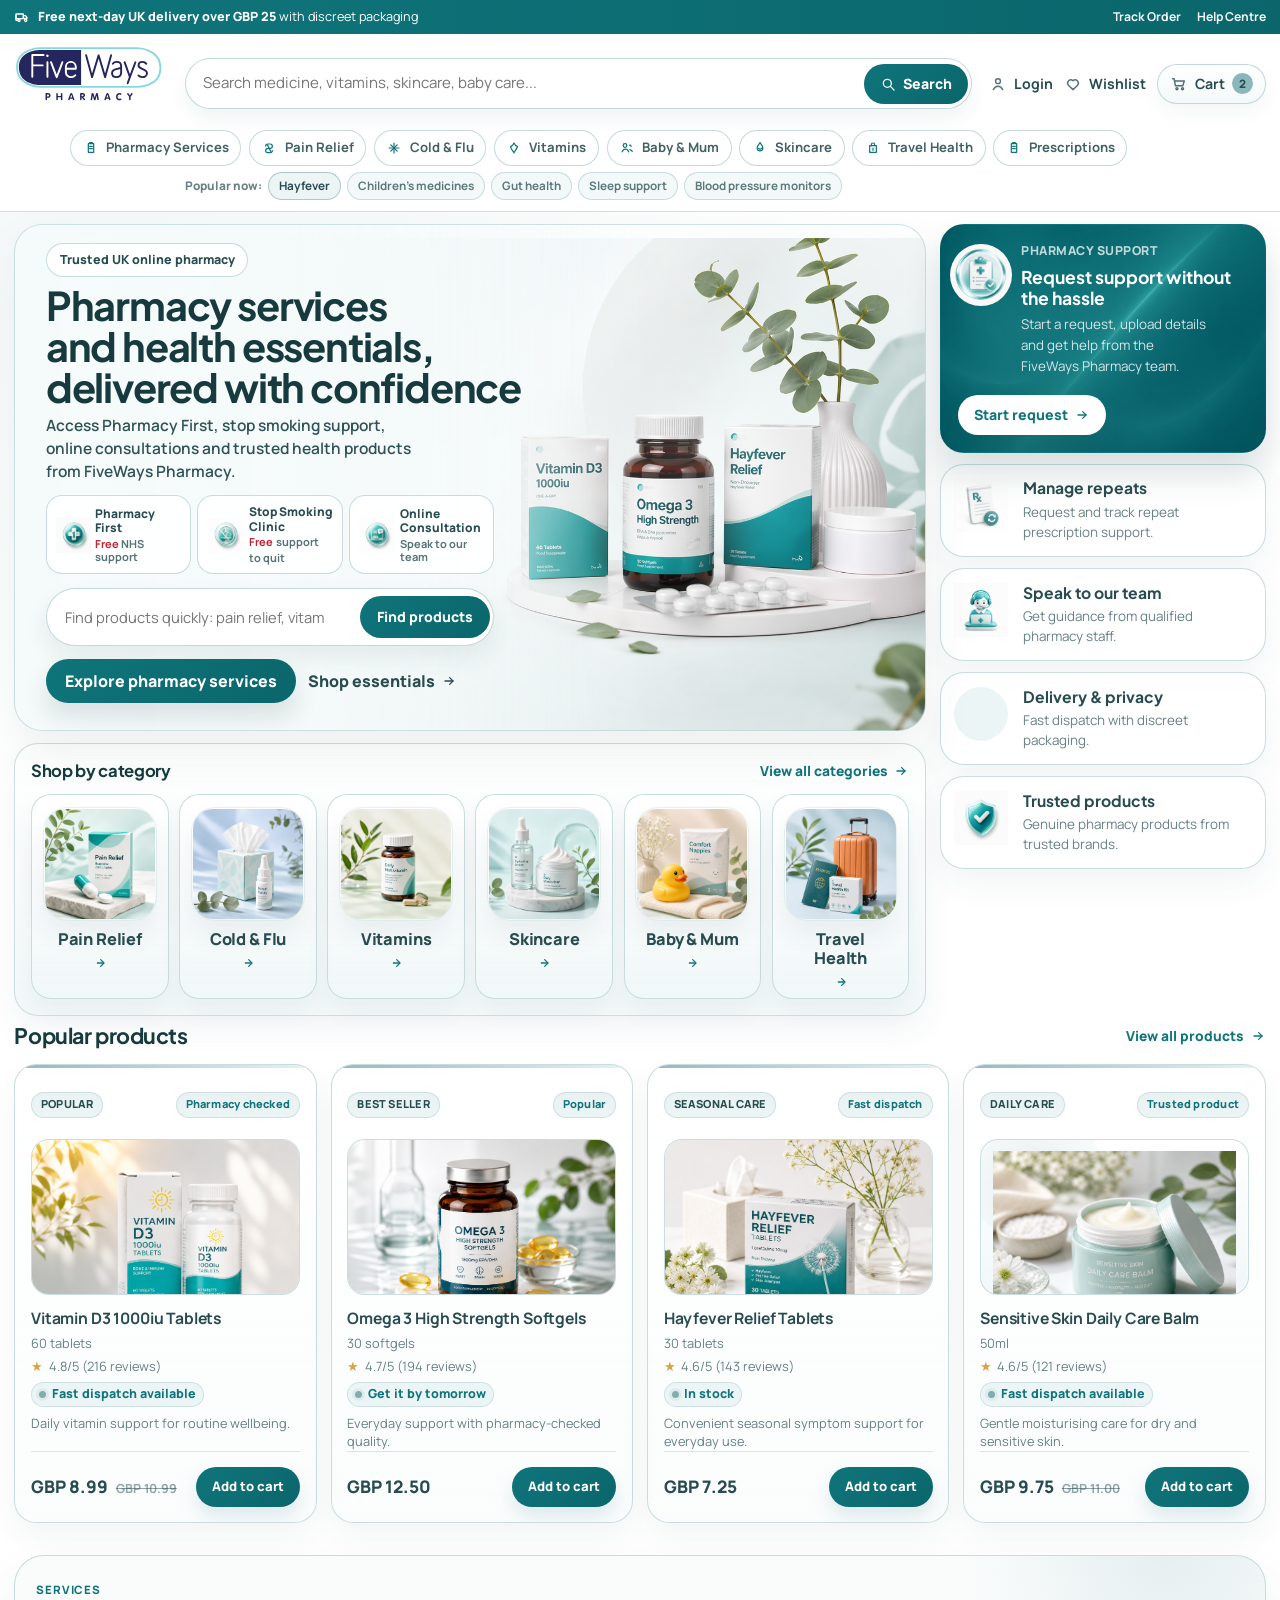
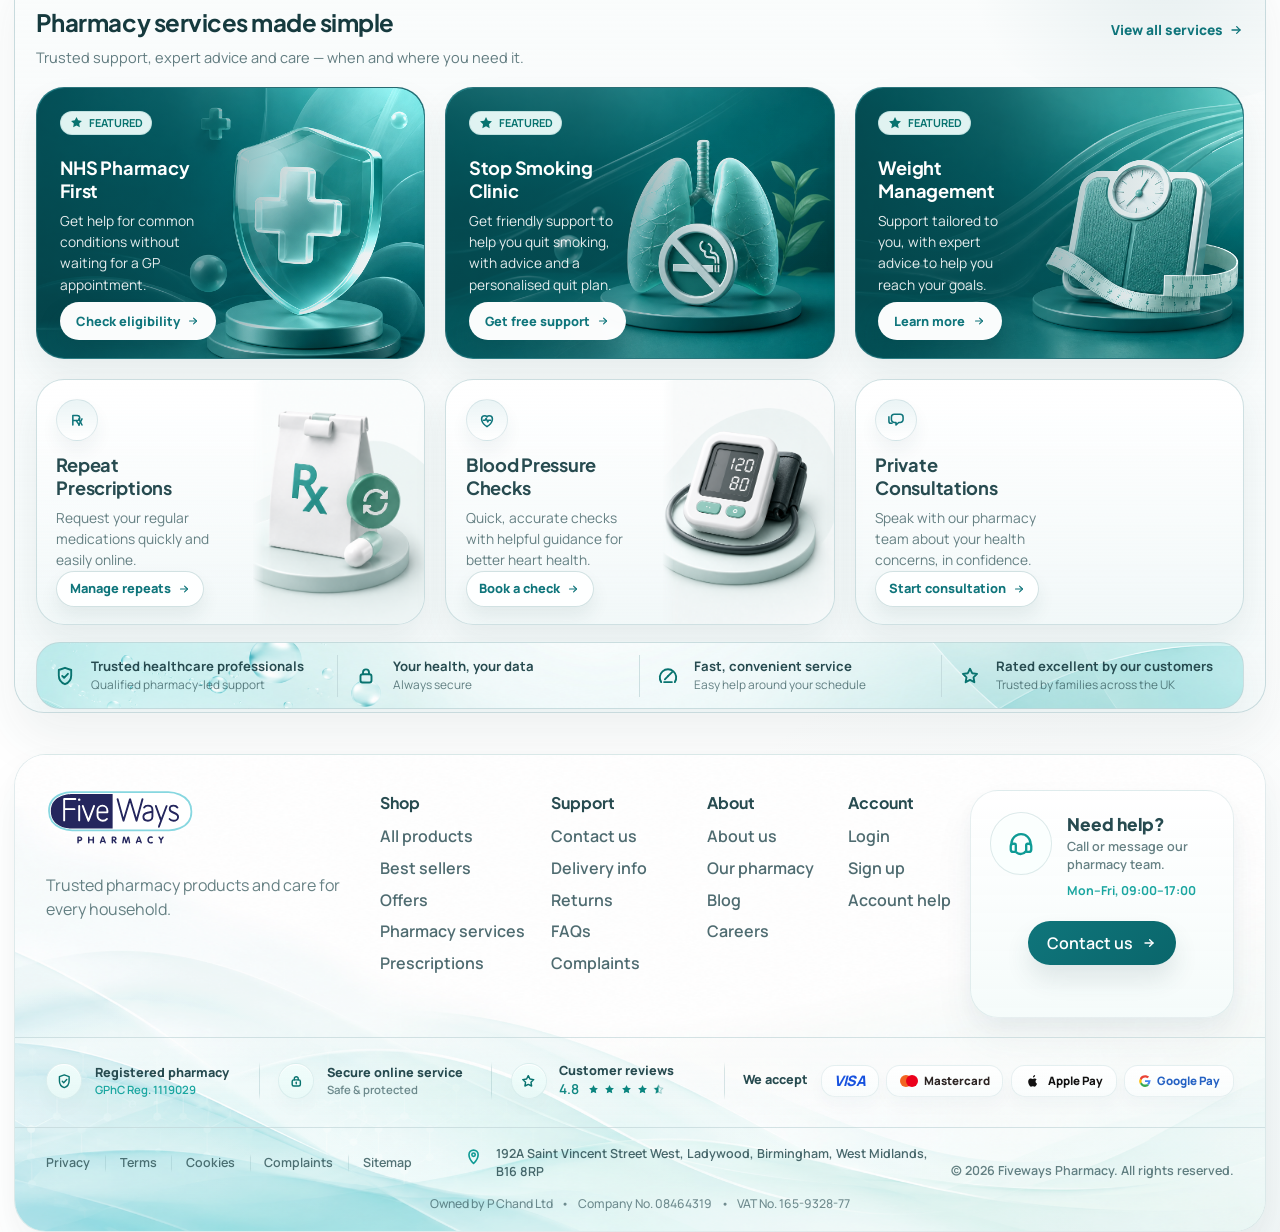
==== index.html @ dc7bec64 "Complete desktop homepage redesign" ====
<!DOCTYPE html>
<html lang="en">
<head>
  <meta charset="UTF-8" />
  <meta name="viewport" content="width=device-width, initial-scale=1.0" />
  <title>Fiveways Pharmacy | Trusted Online Pharmacy</title>
  <meta
    name="description"
    content="Fiveways Pharmacy online shop for trusted healthcare essentials, vitamins, personal care and family wellbeing."
  />
  <link rel="preconnect" href="https://fonts.googleapis.com" />
  <link rel="preconnect" href="https://fonts.gstatic.com" crossorigin />
  <link
    href="https://fonts.googleapis.com/css2?family=Manrope:wght@400;500;600;700;800&family=Plus+Jakarta+Sans:wght@500;600;700;800&display=swap"
    rel="stylesheet"
  />
  <link rel="stylesheet" href="./styles.css" />
</head>
<body>
  <header class="site-header">
    <div class="top-strip">
      <div class="top-strip-inner container">
        <p class="top-strip-message">
          <svg viewBox="0 0 24 24" aria-hidden="true">
            <path d="M3 7.5h11v7H3z" />
            <path d="M14 10h3.2l2.3 2.6V14H14z" />
            <circle cx="7.5" cy="17" r="1.75" />
            <circle cx="17.5" cy="17" r="1.75" />
            <path d="M5.75 17H3V9.25" />
          </svg>
          <span><strong>Free next-day UK delivery over GBP 25</strong> with discreet packaging</span>
        </p>
        <div class="top-strip-links">
          <a href="#" aria-label="Track order">Track Order</a>
          <a href="#" aria-label="Customer support">Help Centre</a>
        </div>
      </div>
    </div>

    <div class="header-shell container">
      <div class="header-main">
        <a class="brand" href="#" aria-label="Fiveways Pharmacy home">
          <img
            class="brand-logo"
            src="./assets/brand/fiveways-logo-new.svg"
            alt="Fiveways Pharmacy"
            width="454"
            height="227"
          />
        </a>

        <form class="search-bar" role="search" aria-label="Site search">
          <label class="sr-only" for="site-search">Search products</label>
          <input
            id="site-search"
            type="search"
            placeholder="Search medicine, vitamins, skincare, baby care..."
            aria-label="Search products"
          />
          <button type="submit">
            <svg viewBox="0 0 24 24" aria-hidden="true">
              <circle cx="11" cy="11" r="6" />
              <path d="M16 16l5 5" />
            </svg>
            <span>Search</span>
          </button>
        </form>

        <nav class="header-actions" aria-label="User actions">
          <a class="header-action" href="#">
            <svg viewBox="0 0 24 24" aria-hidden="true">
              <circle cx="12" cy="8.25" r="3.25" />
              <path d="M5.75 19.5c1.35-3.05 4.05-4.6 6.25-4.6s4.9 1.55 6.25 4.6" />
            </svg>
            <span>Login</span>
          </a>
          <a class="header-action" href="#">
            <svg viewBox="0 0 24 24" aria-hidden="true">
              <path d="M12 19.5l-6.2-5.95a4.3 4.3 0 0 1 6.2-5.9 4.3 4.3 0 0 1 6.2 5.9Z" />
            </svg>
            <span>Wishlist</span>
          </a>
          <a href="#" class="cart-pill" aria-label="Shopping cart with 2 items">
            <svg viewBox="0 0 24 24" aria-hidden="true">
              <path d="M3.5 5h2l1.7 9.25h9.9L19 8H6.2" />
              <circle cx="9.25" cy="18.25" r="1.35" />
              <circle cx="16.7" cy="18.25" r="1.35" />
            </svg>
            <span class="cart-pill-label">Cart</span>
            <span class="cart-pill-count">2</span>
          </a>
        </nav>
      </div>

      <div class="header-browse">
        <nav class="category-nav" aria-label="Main categories">
          <div class="category-pill-dropdown">
            <a href="#" aria-haspopup="true">
              <svg viewBox="0 0 24 24" aria-hidden="true">
                <path d="M8 5.5h8v13H8z" />
                <path d="M10 3.75h4" />
                <path d="M10 9.5h4" />
                <path d="M10 13h4" />
              </svg>
              <span>Pharmacy Services</span>
            </a>

            <div class="category-pill-dropdown-menu" aria-label="Pharmacy Services menu">
              <div class="category-pill-dropdown-section">
                <p>
                  <svg viewBox="0 0 24 24" aria-hidden="true">
                    <path d="M12 19.25c-4.1-2.4-6.75-4.85-6.75-8.2a3.8 3.8 0 0 1 3.95-3.8c1.25 0 2.2.5 2.8 1.35.6-.85 1.55-1.35 2.8-1.35a3.8 3.8 0 0 1 3.95 3.8c0 3.35-2.65 5.8-6.75 8.2Z" />
                    <path d="M12 9.6v4.1" />
                    <path d="M9.95 11.65h4.1" />
                  </svg>
                  <span>Free NHS services</span>
                </p>
                <a href="#" class="category-pill-dropdown-link">
                  <span>NHS Pharmacy First</span>
                  <span class="category-pill-free-badge">FREE</span>
                </a>
                <a href="#" class="category-pill-dropdown-link">
                  <span>Stop Smoking Clinic</span>
                  <span class="category-pill-free-badge">FREE</span>
                </a>
                <a href="#" class="category-pill-dropdown-link">
                  <span>Blood Pressure Check</span>
                  <span class="category-pill-free-badge">FREE</span>
                </a>
              </div>

              <div class="category-pill-dropdown-section">
                <p>
                  <svg viewBox="0 0 24 24" aria-hidden="true">
                    <path d="M4.75 13.5h8.2l5.3-6.25c.45-.55 1.35-.55 1.8 0 .4.5.35 1.2-.1 1.65l-4.2 4.6h3.5c.8 0 1.45.65 1.45 1.45s-.65 1.45-1.45 1.45h-3.5l4.2 4.6c.45.45.5 1.15.1 1.65-.45.55-1.35.55-1.8 0l-5.3-6.25h-8.2" />
                    <path d="M7.25 10.4l-2.5 2.1 2.5 2.1" />
                  </svg>
                  <span>Travel &amp; prevention</span>
                </p>
                <a href="#" class="category-pill-dropdown-link">Travel Vaccines</a>
                <a href="#" class="category-pill-dropdown-link">Flu Vaccine</a>
                <a href="#" class="category-pill-dropdown-link">Travel Health Advice</a>
              </div>

              <div class="category-pill-dropdown-section">
                <p>
                  <svg viewBox="0 0 24 24" aria-hidden="true">
                    <path d="M8 5.5h8v13H8z" />
                    <path d="M10 3.75h4" />
                    <path d="M10 9.5h4" />
                    <path d="M10 13h4" />
                  </svg>
                  <span>Prescriptions &amp; care</span>
                </p>
                <a href="#" class="category-pill-dropdown-link">Repeat Prescriptions</a>
                <a href="#" class="category-pill-dropdown-link">Private Consultations</a>
                <a href="#" class="category-pill-dropdown-link">Medicine Advice</a>
              </div>

              <div class="category-pill-dropdown-actions">
                <a href="#" class="category-pill-dropdown-link">
                  <svg viewBox="0 0 24 24" aria-hidden="true">
                    <rect x="4.75" y="4.75" width="5.5" height="5.5" rx="1.1" />
                    <rect x="13.75" y="4.75" width="5.5" height="5.5" rx="1.1" />
                    <rect x="4.75" y="13.75" width="5.5" height="5.5" rx="1.1" />
                    <rect x="13.75" y="13.75" width="5.5" height="5.5" rx="1.1" />
                  </svg>
                  <span>View all services</span>
                  <svg viewBox="0 0 24 24" aria-hidden="true">
                    <path d="M6 12h12" />
                    <path d="M13 7l5 5-5 5" />
                  </svg>
                </a>
                <a href="#" class="category-pill-dropdown-link">
                  <svg viewBox="0 0 24 24" aria-hidden="true">
                    <path d="M12 4.5 13.45 9l4.55 1.45-4.55 1.45L12 16.5l-1.45-4.6L6 10.45 10.55 9 12 4.5Z" />
                    <path d="M18.5 4.75 19 6.25l1.5.5-1.5.5-.5 1.5-.5-1.5-1.5-.5 1.5-.5.5-1.5Z" />
                  </svg>
                  <span>FiveWays AI Assistant</span>
                </a>
              </div>
            </div>
          </div>
          <a href="#">
            <svg viewBox="0 0 24 24" aria-hidden="true">
              <path d="M7 9.25c0-1.8 1.45-3.25 3.25-3.25h3.5c1.8 0 3.25 1.45 3.25 3.25s-1.45 3.25-3.25 3.25h-3.5C8.45 12.5 7 13.95 7 15.75S8.45 19 10.25 19h3.5c1.8 0 3.25-1.45 3.25-3.25" />
              <path d="M9.5 7l5 10" />
            </svg>
            <span>Pain Relief</span>
          </a>
          <a href="#">
            <svg viewBox="0 0 24 24" aria-hidden="true">
              <path d="M12 4.5v15" />
              <path d="M7.25 7.25l9.5 9.5" />
              <path d="M4.5 12h15" />
              <path d="M7.25 16.75l9.5-9.5" />
            </svg>
            <span>Cold &amp; Flu</span>
          </a>
          <a href="#">
            <svg viewBox="0 0 24 24" aria-hidden="true">
              <path d="M12 4.5c1.2 3 3.2 4.45 5.25 5.5-1.45 5.2-5.65 7.45-5.25 9.5-.4-2.05-4.1-4.3-5.25-9.5C8.8 8.95 10.8 7.5 12 4.5Z" />
            </svg>
            <span>Vitamins</span>
          </a>
          <a href="#">
            <svg viewBox="0 0 24 24" aria-hidden="true">
              <circle cx="9" cy="8.25" r="2.75" />
              <path d="M4.75 17.75c.95-2.55 2.9-3.95 4.85-3.95s3.9 1.4 4.85 3.95" />
              <path d="M16 7.75a2.4 2.4 0 0 1 2.25 1.55" />
              <path d="M16.2 14.35c1.45.25 2.85 1.2 3.75 2.9" />
            </svg>
            <span>Baby &amp; Mum</span>
          </a>
          <a href="#">
            <svg viewBox="0 0 24 24" aria-hidden="true">
              <path d="M12 3.8c2.85 3.55 4.25 6.1 4.25 8.3A4.25 4.25 0 0 1 12 16.35 4.25 4.25 0 0 1 7.75 12.1c0-2.2 1.4-4.75 4.25-8.3Z" />
              <path d="M10 12.75c.65.65 1.25.9 2 .9 1 0 1.7-.45 2.35-1.25" />
            </svg>
            <span>Skincare</span>
          </a>
          <a href="#">
            <svg viewBox="0 0 24 24" aria-hidden="true">
              <path d="M7 8.5h10v10H7z" />
              <path d="M9.5 8.5V7a2.5 2.5 0 0 1 5 0v1.5" />
              <path d="M12 12v3.5" />
            </svg>
            <span>Travel Health</span>
          </a>
          <a href="#">
            <svg viewBox="0 0 24 24" aria-hidden="true">
              <path d="M8 5.5h8v13H8z" />
              <path d="M10 3.75h4" />
              <path d="M10 9.5h4" />
              <path d="M10 13h4" />
            </svg>
            <span>Prescriptions</span>
          </a>
        </nav>

        <div class="quick-nav" aria-label="Popular shortcuts">
          <p>Popular now:</p>
          <a href="#" class="quick-pill quick-pill--featured">Hayfever</a>
          <a href="#" class="quick-pill">Children's medicines</a>
          <a href="#" class="quick-pill">Gut health</a>
          <a href="#" class="quick-pill">Sleep support</a>
          <a href="#" class="quick-pill">Blood pressure monitors</a>
        </div>
      </div>
    </div>
  </header>

  <div class="compact-header" aria-label="Compact sticky site tools">
    <div class="compact-header-inner container">
      <a class="compact-brand" href="#" aria-label="Fiveways Pharmacy home">
        <img
          class="compact-brand-logo"
          src="./assets/brand/fiveways-logo-new.svg"
          alt="Fiveways Pharmacy"
          width="454"
          height="227"
        />
      </a>
      <form class="compact-search" role="search" aria-label="Compact site search">
        <label class="sr-only" for="compact-site-search">Search the website</label>
        <input
          id="compact-site-search"
          type="search"
          placeholder="Search medicines and services..."
          aria-label="Search site"
        />
        <button type="submit">
          <svg viewBox="0 0 24 24" aria-hidden="true">
            <circle cx="11" cy="11" r="6" />
            <path d="M16 16l5 5" />
          </svg>
          <span>Search</span>
        </button>
      </form>
      <a href="#" class="compact-menu" aria-label="Browse categories">
        <svg viewBox="0 0 24 24" aria-hidden="true">
          <path d="M5 7h14" />
          <path d="M5 12h14" />
          <path d="M5 17h14" />
        </svg>
        <span>Categories</span>
      </a>
      <a href="#" class="compact-cart" aria-label="Shopping cart with 2 items">
        <svg viewBox="0 0 24 24" aria-hidden="true">
          <path d="M3.5 5h2l1.7 9.25h9.9L19 8H6.2" />
          <circle cx="9.25" cy="18.25" r="1.35" />
          <circle cx="16.7" cy="18.25" r="1.35" />
        </svg>
        <span class="compact-cart-label">Cart</span>
        <span class="compact-cart-count">2</span>
      </a>
    </div>
  </div>
  <div class="compact-header-sentinel" aria-hidden="true"></div>

  <main>
    <section class="home-showcase hero container">
      <div class="home-main-stack">
        <section class="hero-panel">
          <div class="hero-copy">
            <span class="kicker">Trusted UK online pharmacy</span>
            <h1>
              <span class="hero-heading-line">Pharmacy services</span>
              <span class="hero-heading-line">and health essentials,</span>
              <span class="hero-heading-line">delivered with confidence</span>
            </h1>
            <p>
              Access Pharmacy First, stop smoking support, online consultations and
              trusted health products from FiveWays Pharmacy.
            </p>

            <div class="hero-trust" aria-label="Trust highlights">
              <article class="hero-trust-card">
                <img src="./assets/images/hero-icon-pharmacy-first.png" alt="" decoding="async" />
                <span class="hero-trust-copy">
                  <strong>Pharmacy First</strong>
                  <small class="hero-trust-subtitle hero-trust-subtitle--single-line">
                    <span class="free-text">Free</span>
                    <span>NHS support</span>
                  </small>
                </span>
              </article>
              <article class="hero-trust-card">
                <img src="./assets/images/hero-icon-stop-smoking.png" alt="" decoding="async" />
                <span class="hero-trust-copy">
                  <strong>Stop Smoking Clinic</strong>
                  <small class="hero-trust-subtitle">
                    <span class="hero-trust-subtitle-lock">
                      <span class="free-text">Free</span>
                      <span>support</span>
                    </span>
                    <span>to quit</span>
                  </small>
                </span>
              </article>
              <article class="hero-trust-card">
                <img src="./assets/images/hero-icon-online-consultation.png" alt="" decoding="async" />
                <span class="hero-trust-copy">
                  <strong>Online Consultation</strong>
                  <small>
                    <span>Speak to our team</span>
                  </small>
                </span>
              </article>
            </div>

            <form class="hero-search" role="search" aria-label="Hero search">
              <label class="sr-only" for="hero-search-input">Search featured products</label>
              <input
                id="hero-search-input"
                type="search"
                placeholder="Find products quickly: pain relief, vitamins, skincare..."
                aria-label="Search hero products"
              />
              <button type="submit">Find products</button>
            </form>

            <div class="hero-cta">
              <a href="#" class="btn btn-primary">Explore pharmacy services</a>
              <a href="#" class="hero-link">
                <span>Shop essentials</span>
                <svg viewBox="0 0 24 24" aria-hidden="true">
                  <path d="M6 12h12" />
                  <path d="M13 7l5 5-5 5" />
                </svg>
              </a>
            </div>
          </div>

          <div class="hero-visual" aria-label="Featured pharmacy products">
            <div class="hero-image-shell">
              <img
                class="hero-scene"
                src="./assets/images/hero-products.png"
                alt="Pharmacy products displayed with soft medical styling"
                width="1773"
                height="887"
              />
            </div>
          </div>
        </section>

        <section class="category-section category-section--compact">
          <div class="section-head section-head--compact">
            <h2>Shop by category</h2>
            <a href="#">
              <span>View all categories</span>
              <svg viewBox="0 0 24 24" aria-hidden="true">
                <path d="M6 12h12" />
                <path d="M13 7l5 5-5 5" />
              </svg>
            </a>
          </div>

          <div class="category-grid">
            <a href="#" class="category-card">
              <div class="category-media">
                <img
                  class="category-photo"
                  src="./assets/images/category-pain-relief.png"
                  alt="Pain Relief category image"
                  width="1254"
                  height="1254"
                />
              </div>
              <div class="category-copy">
                <h3>Pain Relief</h3>
                <span class="category-arrow" aria-hidden="true">
                  <svg viewBox="0 0 24 24">
                    <path d="M8 12h8" />
                    <path d="M13 7l5 5-5 5" />
                  </svg>
                </span>
              </div>
            </a>

            <a href="#" class="category-card">
              <div class="category-media">
                <img
                  class="category-photo"
                  src="./assets/images/category-cold-flu.png"
                  alt="Cold and Flu category image"
                  width="1254"
                  height="1254"
                />
              </div>
              <div class="category-copy">
                <h3>Cold &amp; Flu</h3>
                <span class="category-arrow" aria-hidden="true">
                  <svg viewBox="0 0 24 24">
                    <path d="M8 12h8" />
                    <path d="M13 7l5 5-5 5" />
                  </svg>
                </span>
              </div>
            </a>

            <a href="#" class="category-card">
              <div class="category-media">
                <img
                  class="category-photo"
                  src="./assets/images/category-vitamins.png"
                  alt="Vitamins category image"
                  width="1254"
                  height="1254"
                />
              </div>
              <div class="category-copy">
                <h3>Vitamins</h3>
                <span class="category-arrow" aria-hidden="true">
                  <svg viewBox="0 0 24 24">
                    <path d="M8 12h8" />
                    <path d="M13 7l5 5-5 5" />
                  </svg>
                </span>
              </div>
            </a>

            <a href="#" class="category-card">
              <div class="category-media">
                <img
                  class="category-photo"
                  src="./assets/images/category-skincare.png"
                  alt="Skincare category image"
                  width="1254"
                  height="1254"
                />
              </div>
              <div class="category-copy">
                <h3>Skincare</h3>
                <span class="category-arrow" aria-hidden="true">
                  <svg viewBox="0 0 24 24">
                    <path d="M8 12h8" />
                    <path d="M13 7l5 5-5 5" />
                  </svg>
                </span>
              </div>
            </a>

            <a href="#" class="category-card">
              <div class="category-media">
                <img
                  class="category-photo"
                  src="./assets/images/category-baby-mum.png"
                  alt="Baby and Mum category image"
                  width="1254"
                  height="1254"
                />
              </div>
              <div class="category-copy">
                <h3>Baby &amp; Mum</h3>
                <span class="category-arrow" aria-hidden="true">
                  <svg viewBox="0 0 24 24">
                    <path d="M8 12h8" />
                    <path d="M13 7l5 5-5 5" />
                  </svg>
                </span>
              </div>
            </a>

            <a href="#" class="category-card">
              <div class="category-media">
                <img
                  class="category-photo"
                  src="./assets/images/category-travel-health.png"
                  alt="Travel Health category image"
                  width="1254"
                  height="1254"
                />
              </div>
              <div class="category-copy">
                <h3>Travel Health</h3>
                <span class="category-arrow" aria-hidden="true">
                  <svg viewBox="0 0 24 24">
                    <path d="M8 12h8" />
                    <path d="M13 7l5 5-5 5" />
                  </svg>
                </span>
              </div>
            </a>
          </div>
        </section>
      </div>

      <aside class="hero-side" aria-label="Service shortcuts">
        <article class="side-card side-card-primary">
          <div class="side-card-icon" aria-hidden="true">
            <img src="./assets/images/right-icon-support-request.png" alt="" decoding="async" />
          </div>
          <div class="side-card-copy">
            <p class="side-card-kicker">Pharmacy support</p>
            <h3>Request support without the hassle</h3>
            <p>Start a request, upload details and get help from the FiveWays Pharmacy team.</p>
          </div>
          <a href="#" class="side-card-cta">
            <span>Start request</span>
            <svg viewBox="0 0 24 24" aria-hidden="true">
              <path d="M6 12h12" />
              <path d="M13 7l5 5-5 5" />
            </svg>
          </a>
        </article>

        <article class="side-card">
          <div class="side-card-icon" aria-hidden="true">
            <img src="./assets/images/right-icon-manage-repeats.png" alt="" decoding="async" />
          </div>
          <div class="side-card-copy">
            <h3>Manage repeats</h3>
            <p>Request and track repeat prescription support.</p>
          </div>
        </article>

        <article class="side-card">
          <div class="side-card-icon" aria-hidden="true">
            <img src="./assets/images/right-icon-speak-to-team.png" alt="" decoding="async" />
          </div>
          <div class="side-card-copy">
            <h3>Speak to our team</h3>
            <p>Get guidance from qualified pharmacy staff.</p>
          </div>
        </article>

        <article class="side-card">
          <div class="side-card-icon" aria-hidden="true">
            <img src="./assets/images/right-icon-delivery-privacy.png" alt="" decoding="async" />
          </div>
          <div class="side-card-copy">
            <h3>Delivery &amp; privacy</h3>
            <p>Fast dispatch with discreet packaging.</p>
          </div>
        </article>

        <article class="side-card">
          <div class="side-card-icon" aria-hidden="true">
            <img src="./assets/images/right-icon-trusted-products.png" alt="" decoding="async" />
          </div>
          <div class="side-card-copy">
            <h3>Trusted products</h3>
            <p>Genuine pharmacy products from trusted brands.</p>
          </div>
        </article>
      </aside>
    </section>

    <section class="section products-section container">
      <div class="section-head">
        <h2>Popular products</h2>
        <a href="#">
          <span>View all products</span>
          <svg viewBox="0 0 24 24" aria-hidden="true">
            <path d="M6 12h12" />
            <path d="M13 7l5 5-5 5" />
          </svg>
        </a>
      </div>
      <div class="product-grid">
        <article class="product-card">
          <div class="product-labels">
            <p class="badge">Popular</p>
            <p class="stock-tag">Pharmacy checked</p>
          </div>
          <div class="product-image">
            <img
              class="product-photo product-photo-vitamin"
              src="./assets/images/popular-product-images/popular-vitamin-d3.png"
              alt="Vitamin D3 supplement packaging"
              width="1254"
              height="1254"
            />
          </div>
          <h3>Vitamin D3 1000iu Tablets</h3>
          <p class="product-size">60 tablets</p>
          <p class="rating">4.8/5 (216 reviews)</p>
          <p class="dispatch">Fast dispatch available</p>
          <p class="product-note">Daily vitamin support for routine wellbeing.</p>
          <div class="product-meta">
            <p class="price">GBP 8.99 <span>GBP 10.99</span></p>
            <button>Add to cart</button>
          </div>
        </article>

        <article class="product-card">
          <div class="product-labels">
            <p class="badge">Best seller</p>
            <p class="stock-tag">Popular</p>
          </div>
          <div class="product-image">
            <img
              class="product-photo product-photo-omega"
              src="./assets/images/popular-product-images/popular-omega-3..png"
              alt="Omega 3 bottle product packaging"
              width="1254"
              height="1254"
            />
          </div>
          <h3>Omega 3 High Strength Softgels</h3>
          <p class="product-size">30 softgels</p>
          <p class="rating">4.7/5 (194 reviews)</p>
          <p class="dispatch">Get it by tomorrow</p>
          <p class="product-note">Everyday support with pharmacy-checked quality.</p>
          <div class="product-meta">
            <p class="price">GBP 12.50</p>
            <button>Add to cart</button>
          </div>
        </article>

        <article class="product-card">
          <div class="product-labels">
            <p class="badge">Seasonal care</p>
            <p class="stock-tag">Fast dispatch</p>
          </div>
          <div class="product-image">
            <img
              class="product-photo product-photo-hayfever"
              src="./assets/images/popular-product-images/popular-hayfever-relief.png"
              alt="Hayfever relief product packaging"
              width="1254"
              height="1254"
            />
          </div>
          <h3>Hayfever Relief Tablets</h3>
          <p class="product-size">30 tablets</p>
          <p class="rating">4.6/5 (143 reviews)</p>
          <p class="dispatch">In stock</p>
          <p class="product-note">Convenient seasonal symptom support for everyday use.</p>
          <div class="product-meta">
            <p class="price">GBP 7.25</p>
            <button>Add to cart</button>
          </div>
        </article>

        <article class="product-card">
          <div class="product-labels">
            <p class="badge">Daily care</p>
            <p class="stock-tag">Trusted product</p>
          </div>
          <div class="product-image">
            <img
              class="product-photo product-photo-jar"
              src="./assets/images/popular-product-images/popular-sensitive-skin-balm.png"
              alt="Sensitive skin daily care jar"
              width="1254"
              height="1254"
            />
          </div>
          <h3>Sensitive Skin Daily Care Balm</h3>
          <p class="product-size">50ml</p>
          <p class="rating">4.6/5 (121 reviews)</p>
          <p class="dispatch">Fast dispatch available</p>
          <p class="product-note">Gentle moisturising care for dry and sensitive skin.</p>
          <div class="product-meta">
            <p class="price">GBP 9.75 <span>GBP 11.00</span></p>
            <button>Add to cart</button>
          </div>
        </article>
      </div>
    </section>

    <section class="section service-section container">
      <div class="service-shell">
        <div class="section-head service-head">
          <div>
          <span class="section-kicker service-kicker">Services</span>
          <h2>Pharmacy services made simple</h2>
        </div>
          <a href="#">
          <span>View all services</span>
          <svg viewBox="0 0 24 24" aria-hidden="true">
            <path d="M6 12h12" />
            <path d="M13 7l5 5-5 5" />
          </svg>
          </a>
        </div>
      <p class="section-intro">Trusted support, expert advice and care — when and where you need it.</p>
      <div class="service-grid">
        <article class="service-card service-card--featured service-card--nhs">
          <div class="service-card__visual" aria-hidden="true">
            <img class="service-card__image" src="./assets/images/pharmacy-services-made-simple/service-nhs-pharmacy-first.png" alt="" loading="lazy" decoding="async">
          </div>
          <div class="service-card__content">
            <span class="service-card__badge">Featured</span>
            <div class="service-card__copy">
              <h3>NHS Pharmacy First</h3>
              <p>Get help for common conditions without waiting for a GP appointment.</p>
            </div>
            <a class="service-card__cta" href="#">
              <span>Check eligibility</span>
              <svg viewBox="0 0 24 24" aria-hidden="true">
                <path d="M6 12h12" />
                <path d="M13 7l5 5-5 5" />
              </svg>
            </a>
          </div>
        </article>

        <article class="service-card service-card--featured service-card--smoking">
          <div class="service-card__visual" aria-hidden="true">
            <img class="service-card__image" src="./assets/images/pharmacy-services-made-simple/service-stop-smoking-clinic.png" alt="" loading="lazy" decoding="async">
          </div>
          <div class="service-card__content">
            <span class="service-card__badge">Featured</span>
            <div class="service-card__copy">
              <h3>Stop Smoking Clinic</h3>
              <p>Get friendly support to help you quit smoking, with advice and a personalised quit plan.</p>
            </div>
            <a class="service-card__cta" href="#">
              <span>Get free support</span>
              <svg viewBox="0 0 24 24" aria-hidden="true">
                <path d="M6 12h12" />
                <path d="M13 7l5 5-5 5" />
              </svg>
            </a>
          </div>
        </article>

        <article class="service-card service-card--featured service-card--weight">
          <div class="service-card__visual" aria-hidden="true">
            <img class="service-card__image" src="./assets/images/pharmacy-services-made-simple/service-weight-management.png" alt="" loading="lazy" decoding="async">
          </div>
          <div class="service-card__content">
            <span class="service-card__badge">Featured</span>
            <div class="service-card__copy">
              <h3>Weight Management</h3>
              <p>Support tailored to you, with expert advice to help you reach your goals.</p>
            </div>
            <a class="service-card__cta" href="#">
              <span>Learn more</span>
              <svg viewBox="0 0 24 24" aria-hidden="true">
                <path d="M6 12h12" />
                <path d="M13 7l5 5-5 5" />
              </svg>
            </a>
          </div>
        </article>

        <article class="service-card service-card--standard service-card--repeat">
          <div class="service-card__visual" aria-hidden="true">
            <img class="service-card__image" src="./assets/images/pharmacy-services-made-simple/service-repeat-prescriptions.png" alt="" loading="lazy" decoding="async">
          </div>
          <div class="service-card__content">
            <span class="service-card__icon-badge" aria-hidden="true">
              <svg viewBox="0 0 24 24">
                <path d="M7 18V6.5h5.2a3.1 3.1 0 0 1 0 6.2H7" />
                <path d="M11.1 12.7 14.7 18" />
                <path d="M14.2 10.6 18 18" />
                <path d="M18 10.6 14.2 18" />
              </svg>
            </span>
            <div class="service-card__copy">
              <h3>Repeat Prescriptions</h3>
              <p>Request your regular medications quickly and easily online.</p>
            </div>
            <a class="service-card__cta" href="#">
              <span>Manage repeats</span>
              <svg viewBox="0 0 24 24" aria-hidden="true">
                <path d="M6 12h12" />
                <path d="M13 7l5 5-5 5" />
              </svg>
            </a>
          </div>
        </article>

        <article class="service-card service-card--standard service-card--blood-pressure">
          <div class="service-card__visual" aria-hidden="true">
            <img class="service-card__image" src="./assets/images/pharmacy-services-made-simple/service-blood-pressure-checks.png" alt="" loading="lazy" decoding="async">
          </div>
          <div class="service-card__content">
            <span class="service-card__icon-badge" aria-hidden="true">
              <svg viewBox="0 0 24 24">
                <path d="M12 20s-6.5-4.1-6.5-9.2A3.8 3.8 0 0 1 9.3 7c1.2 0 2.1.46 2.7 1.34C12.6 7.46 13.5 7 14.7 7a3.8 3.8 0 0 1 3.8 3.8C18.5 15.9 12 20 12 20Z" />
                <path d="M7.7 12.25h2.1l1.1-2.1 2.05 4.1 1.05-2h2.3" />
              </svg>
            </span>
            <div class="service-card__copy">
              <h3>Blood Pressure Checks</h3>
              <p>Quick, accurate checks with helpful guidance for better heart health.</p>
            </div>
            <a class="service-card__cta" href="#">
              <span>Book a check</span>
              <svg viewBox="0 0 24 24" aria-hidden="true">
                <path d="M6 12h12" />
                <path d="M13 7l5 5-5 5" />
              </svg>
            </a>
          </div>
        </article>

        <article class="service-card service-card--standard service-card--consultation">
          <div class="service-card__visual" aria-hidden="true">
            <img class="service-card__image" src="./assets/images/pharmacy-services-made-simple/service-private-consultations.png" alt="" loading="lazy" decoding="async">
          </div>
          <div class="service-card__content">
            <span class="service-card__icon-badge" aria-hidden="true">
              <svg viewBox="0 0 24 24">
                <path d="M6.5 8.5A3.5 3.5 0 0 1 10 5h7a3.5 3.5 0 0 1 3.5 3.5v3A3.5 3.5 0 0 1 17 15h-1.75l-3.25 3v-3H10A3.5 3.5 0 0 1 6.5 11.5Z" />
                <path d="M3.5 8.25v5.25A2.5 2.5 0 0 0 6 16h1.25" />
              </svg>
            </span>
            <div class="service-card__copy">
              <h3>Private Consultations</h3>
              <p>Speak with our pharmacy team about your health concerns, in confidence.</p>
            </div>
            <a class="service-card__cta" href="#">
              <span>Start consultation</span>
              <svg viewBox="0 0 24 24" aria-hidden="true">
                <path d="M6 12h12" />
                <path d="M13 7l5 5-5 5" />
              </svg>
            </a>
          </div>
        </article>
        </div>

        <div class="service-trust-strip">
          <article class="service-trust-item">
            <span class="service-trust-icon" aria-hidden="true">
              <svg viewBox="0 0 24 24">
                <path d="M12 3.8 18.2 6v5.5c0 4.35-2.76 7.4-6.2 8.7-3.44-1.3-6.2-4.35-6.2-8.7V6Z" />
                <path d="m9.2 11.9 1.9 1.9 3.8-4" />
              </svg>
            </span>
            <div>
              <strong>Trusted healthcare professionals</strong>
              <small>Qualified pharmacy-led support</small>
            </div>
          </article>
          <article class="service-trust-item">
            <span class="service-trust-icon" aria-hidden="true">
              <svg viewBox="0 0 24 24">
                <rect x="6.5" y="10.25" width="11" height="8.25" rx="2" />
                <path d="M9 10.25V8.4a3 3 0 1 1 6 0v1.85" />
              </svg>
            </span>
            <div>
              <strong>Your health, your data</strong>
              <small>Always secure</small>
            </div>
          </article>
          <article class="service-trust-item">
            <span class="service-trust-icon" aria-hidden="true">
              <svg viewBox="0 0 24 24">
                <path d="M5.2 18.1a8.2 8.2 0 1 1 13.6 0" />
                <path d="M12 12.2 16.1 8.1" />
                <path d="M12 12.2 8.9 15.3" />
                <path d="M8.1 18.1h7.8" />
              </svg>
            </span>
            <div>
              <strong>Fast, convenient service</strong>
              <small>Easy help around your schedule</small>
            </div>
          </article>
          <article class="service-trust-item">
            <span class="service-trust-icon" aria-hidden="true">
              <svg viewBox="0 0 24 24">
                <path d="m12 4.75 2.15 4.44 4.91.72-3.53 3.44.83 4.85L12 15.87 7.64 18.2l.83-4.85-3.53-3.44 4.91-.72Z" />
              </svg>
            </span>
            <div>
              <strong>Rated excellent by our customers</strong>
              <small>Trusted by families across the UK</small>
            </div>
          </article>
        </div>
      </div>
    </section>

  </main>

  <footer class="site-footer">
    <div class="container">
      <div class="footer-shell">
        <div class="footer-top">
          <div class="footer-brand-block">
            <a class="brand footer-brand" href="#" aria-label="Fiveways Pharmacy home">
              <img
                class="brand-logo"
                src="./assets/brand/fiveways-logo-new.svg"
                alt="Fiveways Pharmacy"
                width="454"
                height="227"
              />
            </a>
            <p>Trusted pharmacy products and care for every household.</p>
          </div>
          <div class="footer-nav-shell">
            <div class="footer-nav">
              <div class="footer-nav-column">
                <h4>Shop</h4>
                <a href="#">All products</a>
                <a href="#">Best sellers</a>
                <a href="#">Offers</a>
                <a href="#">Pharmacy services</a>
                <a href="#">Prescriptions</a>
              </div>
              <div class="footer-nav-column">
                <h4>Support</h4>
                <a href="#">Contact us</a>
                <a href="#">Delivery info</a>
                <a href="#">Returns</a>
                <a href="#">FAQs</a>
                <a href="#">Complaints</a>
              </div>
              <div class="footer-nav-column">
                <h4>About</h4>
                <a href="#">About us</a>
                <a href="#">Our pharmacy</a>
                <a href="#">Blog</a>
                <a href="#">Careers</a>
              </div>
              <div class="footer-nav-column">
                <h4>Account</h4>
                <a href="#">Login</a>
                <a href="#">Sign up</a>
                <a href="#">Account help</a>
              </div>
            </div>
          </div>
          <aside class="footer-help-card">
            <div class="footer-help-head">
              <span class="footer-help-icon" aria-hidden="true">
                <svg viewBox="0 0 24 24">
                  <path d="M4.8 12.6a7.2 7.2 0 0 1 14.4 0" />
                  <path d="M6.3 12.55h-.1a1.9 1.9 0 0 0-1.9 1.9v2.35a1.9 1.9 0 0 0 1.9 1.9h.95a.95.95 0 0 0 .95-.95v-4.24a.95.95 0 0 0-.95-.95Z" />
                  <path d="M17.7 12.55h.1a1.9 1.9 0 0 1 1.9 1.9v2.35a1.9 1.9 0 0 1-1.9 1.9h-.95a.95.95 0 0 1-.95-.95v-4.24a.95.95 0 0 1 .95-.95Z" />
                  <path d="M8.55 19.05a4.7 4.7 0 0 0 6.9-.7" />
                </svg>
              </span>
              <div class="footer-help-copy">
                <h4>Need help?</h4>
                <p class="footer-help-support">Call or message our pharmacy team.</p>
                <p class="footer-help-hours">Mon&ndash;Fri, 09:00&ndash;17:00</p>
              </div>
            </div>
            <a class="footer-help-cta" href="#">
              <span>Contact us</span>
              <svg viewBox="0 0 24 24" aria-hidden="true">
                <path d="M6 12h12" />
                <path d="M13 7l5 5-5 5" />
              </svg>
            </a>
          </aside>
        </div>
        <div class="footer-middle-strip">
          <article class="footer-strip-feature">
            <span class="footer-strip-icon" aria-hidden="true">
              <svg viewBox="0 0 24 24">
                <path d="M12 3.75 18.25 6v5.55c0 4.32-2.75 7.35-6.25 8.7-3.5-1.35-6.25-4.38-6.25-8.7V6Z" />
                <path d="m9.45 12 1.8 1.8 3.9-4.05" />
              </svg>
            </span>
            <div class="footer-strip-copy footer-strip-copy--registered">
              <strong>Registered pharmacy</strong>
              <small>GPhC Reg. 1119029</small>
            </div>
          </article>
          <article class="footer-strip-feature">
            <span class="footer-strip-icon" aria-hidden="true">
              <svg viewBox="0 0 24 24">
                <rect x="6.7" y="10.2" width="10.6" height="7.9" rx="2" />
                <path d="M9.45 10.2V8.65a2.55 2.55 0 1 1 5.1 0v1.55" />
                <path d="M12 13.3v1.8" />
              </svg>
            </span>
            <div class="footer-strip-copy">
              <strong>Secure online service</strong>
              <small>Safe &amp; protected</small>
            </div>
          </article>
          <article class="footer-strip-feature">
            <span class="footer-strip-icon" aria-hidden="true">
              <svg viewBox="0 0 24 24">
                <path d="m12 4.7 2.15 4.43 4.9.72-3.53 3.45.83 4.8L12 16l-4.35 2.1.83-4.8-3.53-3.45 4.9-.72Z" />
              </svg>
            </span>
            <div class="footer-strip-copy">
              <strong>Customer reviews</strong>
              <small class="footer-review-line">
                <span class="footer-review-value">4.8</span>
                <span class="footer-review-stars" aria-hidden="true">
                  <svg class="footer-review-star footer-review-star--full" viewBox="0 0 24 24">
                    <path class="footer-review-star-fill" d="m12 4.7 2.15 4.43 4.9.72-3.53 3.45.83 4.8L12 16l-4.35 2.1.83-4.8-3.53-3.45 4.9-.72Z" />
                  </svg>
                  <svg class="footer-review-star footer-review-star--full" viewBox="0 0 24 24">
                    <path class="footer-review-star-fill" d="m12 4.7 2.15 4.43 4.9.72-3.53 3.45.83 4.8L12 16l-4.35 2.1.83-4.8-3.53-3.45 4.9-.72Z" />
                  </svg>
                  <svg class="footer-review-star footer-review-star--full" viewBox="0 0 24 24">
                    <path class="footer-review-star-fill" d="m12 4.7 2.15 4.43 4.9.72-3.53 3.45.83 4.8L12 16l-4.35 2.1.83-4.8-3.53-3.45 4.9-.72Z" />
                  </svg>
                  <svg class="footer-review-star footer-review-star--full" viewBox="0 0 24 24">
                    <path class="footer-review-star-fill" d="m12 4.7 2.15 4.43 4.9.72-3.53 3.45.83 4.8L12 16l-4.35 2.1.83-4.8-3.53-3.45 4.9-.72Z" />
                  </svg>
                  <svg class="footer-review-star footer-review-star--half" viewBox="0 0 24 24">
                    <defs>
                      <clipPath id="footer-review-half-clip">
                        <rect x="0" y="0" width="12" height="24" />
                      </clipPath>
                    </defs>
                    <path class="footer-review-star-outline" d="m12 4.7 2.15 4.43 4.9.72-3.53 3.45.83 4.8L12 16l-4.35 2.1.83-4.8-3.53-3.45 4.9-.72Z" />
                    <path class="footer-review-star-half-fill" clip-path="url(#footer-review-half-clip)" d="m12 4.7 2.15 4.43 4.9.72-3.53 3.45.83 4.8L12 16l-4.35 2.1.83-4.8-3.53-3.45 4.9-.72Z" />
                  </svg>
                </span>
              </small>
            </div>
          </article>
          <div class="footer-strip-feature footer-strip-feature--payments">
            <strong class="footer-strip-pay-label">We accept</strong>
            <div class="footer-payment-badges" aria-label="Accepted payment methods">
              <span class="footer-payment-badge footer-payment-badge--visa">
                <span class="footer-payment-logo footer-payment-logo--visa" aria-hidden="true">VISA</span>
              </span>
              <span class="footer-payment-badge footer-payment-badge--mastercard">
                <span class="footer-payment-mark footer-payment-mark--mc" aria-hidden="true"></span>
                <span>Mastercard</span>
              </span>
              <span class="footer-payment-badge footer-payment-badge--apple">
                <svg class="footer-payment-logo footer-payment-logo--apple" viewBox="0 0 24 24" aria-hidden="true">
                  <path d="M15.18 12.55c.02 2.2 1.93 2.93 1.95 2.94-.02.05-.31 1.04-.99 2.05-.59.88-1.21 1.76-2.19 1.78-.95.02-1.26-.56-2.35-.56-1.09 0-1.44.54-2.33.58-.94.04-1.66-.95-2.26-1.82-1.23-1.79-2.17-5.05-.91-7.22.63-1.08 1.75-1.76 2.97-1.78.92-.02 1.8.62 2.35.62.55 0 1.58-.77 2.66-.65.45.02 1.71.18 2.52 1.36-.07.04-1.49.87-1.47 2.7ZM13.87 6.1c.5-.6.85-1.42.76-2.24-.72.03-1.59.48-2.11 1.08-.46.54-.87 1.38-.76 2.19.79.06 1.6-.4 2.11-1.03Z" />
                </svg>
                <span>Apple Pay</span>
              </span>
              <span class="footer-payment-badge footer-payment-badge--google">
                <svg class="footer-payment-logo footer-payment-logo--google" viewBox="0 0 24 24" aria-hidden="true">
                  <path fill="#4285F4" d="M21.6 12.23c0-.67-.06-1.17-.18-1.7H12v3.21h5.53c-.11.8-.7 2-2.01 2.81l-.02.11 2.61 2.02.18.02c1.69-1.56 2.66-3.85 2.66-6.47Z" />
                  <path fill="#34A853" d="M12 22c2.7 0 4.96-.9 6.62-2.45l-3.15-2.44c-.84.58-1.96.98-3.47.98-2.64 0-4.88-1.74-5.68-4.15l-.1.01-2.71 2.1-.03.1A10 10 0 0 0 12 22Z" />
                  <path fill="#FBBC05" d="M6.32 13.94A5.99 5.99 0 0 1 6 12c0-.67.12-1.31.31-1.94l-.01-.13-2.75-2.14-.09.04A10 10 0 0 0 2 12c0 1.59.38 3.09 1.06 4.42l3.26-2.48Z" />
                  <path fill="#EA4335" d="M12 5.91c1.92 0 3.21.83 3.95 1.52l2.88-2.81C16.96 2.88 14.7 2 12 2a10 10 0 0 0-8.94 5.58l3.18 2.47c.81-2.41 3.05-4.14 5.76-4.14Z" />
                </svg>
                <span>Google Pay</span>
              </span>
            </div>
          </div>
        </div>
        <div class="footer-bottom">
          <div class="footer-bottom-main">
            <div class="footer-legal-links">
              <a href="#">Privacy</a>
              <a href="#">Terms</a>
              <a href="#">Cookies</a>
              <a href="#">Complaints</a>
              <a href="#">Sitemap</a>
            </div>
            <div class="footer-address">
              <span class="footer-address-icon" aria-hidden="true">
                <svg viewBox="0 0 24 24">
                  <path d="M12 21s-5.2-5.07-5.2-10a5.2 5.2 0 1 1 10.4 0c0 4.93-5.2 10-5.2 10Z" />
                  <circle cx="12" cy="11" r="1.9" />
                </svg>
              </span>
              <p>192A Saint Vincent Street West, Ladywood, Birmingham, West Midlands, B16 8RP</p>
            </div>
            <div class="footer-copyright">
              <p>&copy; 2026 Fiveways Pharmacy. All rights reserved.</p>
            </div>
          </div>
          <p class="footer-company-details">Owned by P Chand Ltd <span aria-hidden="true">&bull;</span> Company No. 08464319 <span aria-hidden="true">&bull;</span> VAT No. 165-9328-77</p>
        </div>
      </div>
    </div>
  </footer>

  <script>
    // Toggle a compact sticky header after the main header scrolls away.
    (() => {
      const sentinel = document.querySelector(".compact-header-sentinel");
      if (!sentinel) return;

      const toggleStickyHeader = (active) => {
        document.body.classList.toggle("compact-header-active", active);
      };

      if ("IntersectionObserver" in window) {
        const observer = new IntersectionObserver((entries) => {
          const entry = entries[0];
          toggleStickyHeader(!entry.isIntersecting && entry.boundingClientRect.top < 0);
        }, {
          threshold: 0,
          rootMargin: "-10px 0px 0px 0px",
        });

        observer.observe(sentinel);
      } else {
        const onScroll = () => {
          toggleStickyHeader(window.scrollY > sentinel.offsetTop + 10);
        };

        onScroll();
        window.addEventListener("scroll", onScroll, { passive: true });
      }
    })();

  </script>
</body>
</html>
---- styles.css ----
:root {
  --brand-primary: #89b7bc;
  --brand-secondary: #79a6ab;
  --background-soft: #eaf4f5;
  --text-dark: #274b50;
  --border-soft: #bdd4d7;
  --deep-teal: #0f757b;
  --deep-teal-strong: #0a666b;
  --primary-rgb: 137, 183, 188;
  --secondary-rgb: 121, 166, 171;
  --bgsoft-rgb: 234, 244, 245;
  --textdark-rgb: 39, 75, 80;
  --bordersoft-rgb: 189, 212, 215;
  --bg: #ffffff;
  --surface: #ffffff;
  --text: var(--text-dark);
  --muted: rgba(var(--textdark-rgb), 0.7);
  --line: rgba(var(--bordersoft-rgb), 0.88);
  --shadow: 0 22px 48px rgba(var(--textdark-rgb), 0.08);
  --shadow-soft: 0 14px 32px rgba(var(--textdark-rgb), 0.06);
  --shadow-card: 0 12px 26px rgba(var(--textdark-rgb), 0.06);
  --shadow-card-hover: 0 20px 34px rgba(var(--textdark-rgb), 0.11);
  --focus-ring: 0 0 0 4px rgba(var(--secondary-rgb), 0.24);
  --sticky-header-height: 66px;
  --sticky-header-height-mobile: 60px;
  --radius-xl: 28px;
  --radius-lg: 24px;
  --radius-md: 18px;
  --radius-sm: 14px;
}

html {
  scroll-padding-top: calc(var(--sticky-header-height) + 12px);
}

* {
  box-sizing: border-box;
}

body {
  margin: 0;
  background:
    radial-gradient(circle at 4% -8%, rgba(var(--primary-rgb), 0.16), transparent 28%),
    radial-gradient(circle at 96% 104%, rgba(var(--secondary-rgb), 0.12), transparent 24%),
    var(--bg);
  color: var(--text);
  font-family: "Manrope", sans-serif;
  line-height: 1.5;
  overflow-x: hidden;
}

img {
  max-width: 100%;
}

a {
  color: inherit;
  text-decoration: none;
  transition: color 0.2s ease, transform 0.2s ease, border-color 0.2s ease, box-shadow 0.2s ease;
}

button,
input {
  font: inherit;
}

a:focus-visible,
button:focus-visible,
input:focus-visible {
  outline: none;
  box-shadow: var(--focus-ring);
}

svg {
  flex: 0 0 auto;
}

.sr-only {
  position: absolute;
  width: 1px;
  height: 1px;
  padding: 0;
  margin: -1px;
  overflow: hidden;
  clip: rect(0, 0, 0, 0);
  white-space: nowrap;
  border: 0;
}

.container {
  width: min(1360px, calc(100% - 1.8rem));
  margin: 0 auto;
}

@media (min-width: 1500px) {
  .site-header .container,
  .home-showcase.hero.container {
    width: min(1480px, calc(100% - 3rem));
  }

  .home-showcase.hero {
    grid-template-columns: minmax(0, 1fr) 338px;
    gap: 0.96rem;
  }
}

@media (min-width: 1800px) {
  .site-header .container,
  .home-showcase.hero.container {
    width: min(1560px, calc(100% - 4rem));
  }

  .home-showcase.hero {
    grid-template-columns: minmax(0, 1fr) 348px;
    gap: 1.06rem;
  }
}

.site-header {
  position: relative;
  z-index: 20;
  background: rgba(255, 255, 255, 0.95);
  border-bottom: 1px solid rgba(var(--bordersoft-rgb), 0.72);
  backdrop-filter: blur(12px);
}

.top-strip {
  background: linear-gradient(90deg, var(--deep-teal), var(--deep-teal-strong));
  color: #ffffff;
}

.top-strip-inner {
  min-height: 34px;
  display: flex;
  align-items: center;
  justify-content: space-between;
  gap: 0.8rem;
}

.top-strip-message {
  display: flex;
  align-items: center;
  gap: 0.46rem;
  margin: 0;
  font-size: 0.79rem;
  white-space: nowrap;
}

.top-strip-message svg,
.search-bar button svg,
.header-action svg,
.cart-pill svg,
.category-nav a svg,
.hero-trust-card svg,
.hero-link svg,
.side-card-cta svg,
.side-card-icon svg,
.section-head a svg,
.category-arrow svg,
.compact-search button svg,
.compact-menu svg,
.compact-cart svg {
  width: 16px;
  height: 16px;
  stroke: currentColor;
  stroke-width: 1.9;
  fill: none;
  stroke-linecap: round;
  stroke-linejoin: round;
}

.top-strip-message strong {
  font-weight: 800;
}

.top-strip-links {
  display: flex;
  align-items: center;
  gap: 1rem;
}

.top-strip-links a {
  font-size: 0.76rem;
  font-weight: 700;
  opacity: 0.96;
}

.top-strip-links a:hover {
  opacity: 1;
}

.header-shell {
  display: grid;
  grid-template-columns: 154px minmax(0, 1fr) auto;
  column-gap: 1.05rem;
  row-gap: 0.58rem;
  align-items: center;
  padding: 0.78rem 0 0.58rem;
}

.header-main {
  display: contents;
}

.brand {
  display: inline-flex;
  align-items: center;
  justify-self: start;
}

.brand-logo {
  display: block;
  width: 149px;
  height: auto;
}

.search-bar {
  display: flex;
  align-items: center;
  min-width: 0;
  min-height: 48px;
  border: 1.5px solid rgba(var(--bordersoft-rgb), 0.9);
  border-radius: 999px;
  background: #ffffff;
  box-shadow: 0 10px 18px rgba(var(--textdark-rgb), 0.06);
  overflow: hidden;
}

.search-bar:focus-within {
  border-color: rgba(var(--secondary-rgb), 0.8);
}

.search-bar input {
  width: 100%;
  min-width: 0;
  border: none;
  outline: none;
  background: transparent;
  color: var(--text);
  padding: 0.82rem 1.05rem;
  font-size: 0.94rem;
}

.search-bar button {
  display: inline-flex;
  align-items: center;
  gap: 0.42rem;
  min-height: 40px;
  margin-right: 0.22rem;
  padding: 0 1rem;
  border: none;
  border-radius: 999px;
  background: linear-gradient(135deg, var(--deep-teal), var(--deep-teal-strong));
  color: #ffffff;
  font-size: 0.88rem;
  font-weight: 800;
  cursor: pointer;
}

.search-bar button:hover {
  transform: translateY(-1px);
}

.header-actions {
  display: flex;
  align-items: center;
  gap: 0.68rem;
  justify-self: end;
}

.header-action {
  display: inline-flex;
  align-items: center;
  gap: 0.44rem;
  color: var(--text-dark);
  font-size: 0.88rem;
  font-weight: 700;
  white-space: nowrap;
}

.header-action svg {
  width: 18px;
  height: 18px;
  color: rgba(var(--textdark-rgb), 0.78);
}

.header-action:hover {
  color: var(--deep-teal);
}

.cart-pill {
  display: inline-flex;
  align-items: center;
  gap: 0.46rem;
  min-height: 40px;
  padding: 0 0.72rem;
  border: 1px solid rgba(var(--bordersoft-rgb), 0.9);
  border-radius: 999px;
  background: linear-gradient(180deg, #ffffff, rgba(var(--bgsoft-rgb), 0.55));
  box-shadow: 0 8px 18px rgba(var(--textdark-rgb), 0.05);
  white-space: nowrap;
}

.cart-pill svg {
  width: 18px;
  height: 18px;
  color: rgba(var(--textdark-rgb), 0.8);
}

.cart-pill-label {
  font-size: 0.88rem;
  font-weight: 700;
}

.cart-pill-count {
  display: inline-flex;
  align-items: center;
  justify-content: center;
  width: 1.3rem;
  height: 1.3rem;
  border-radius: 50%;
  background: var(--brand-primary);
  color: var(--text-dark);
  font-size: 0.72rem;
  font-weight: 800;
}

.header-browse {
  grid-column: 2 / -1;
  display: grid;
  gap: 0.38rem;
  padding-bottom: 0.08rem;
}

.category-nav,
.quick-nav {
  display: flex;
  align-items: center;
  overflow-x: auto;
  white-space: nowrap;
  scrollbar-width: none;
  -ms-overflow-style: none;
}

.category-nav::-webkit-scrollbar,
.quick-nav::-webkit-scrollbar {
  display: none;
}

.category-nav {
  gap: 0.48rem;
  overflow: visible;
  margin-left: -7.2rem;
}

.category-nav > a,
.category-nav > .category-pill-dropdown > a {
  display: inline-flex;
  align-items: center;
  gap: 0.45rem;
  min-height: 36px;
  padding: 0.44rem 0.72rem;
  border: 1px solid rgba(var(--bordersoft-rgb), 0.88);
  border-radius: 999px;
  background: #ffffff;
  color: rgba(var(--textdark-rgb), 0.88);
  font-size: 0.82rem;
  font-weight: 700;
}

.category-nav > a svg,
.category-nav > .category-pill-dropdown > a svg {
  width: 16px;
  height: 16px;
  flex-shrink: 0;
  stroke-width: 1.85;
  color: var(--deep-teal);
}

.category-nav > a:hover,
.category-nav > .category-pill-dropdown > a:hover,
.category-pill-dropdown:hover > a,
.category-pill-dropdown:focus-within > a {
  transform: translateY(-1px);
  border-color: rgba(var(--secondary-rgb), 0.95);
  box-shadow: 0 10px 18px rgba(var(--textdark-rgb), 0.06);
}

.category-pill-dropdown {
  position: relative;
}

.category-pill-dropdown::after {
  content: "";
  position: absolute;
  top: 100%;
  left: 0;
  width: min(45rem, calc(100vw - 1rem));
  height: 0.72rem;
}

.category-pill-dropdown-menu {
  position: absolute;
  top: calc(100% + 0.62rem);
  left: 0;
  z-index: 25;
  width: min(45rem, calc(100vw - 1rem));
  padding: 0.9rem 0.92rem 0.82rem;
  border: 1px solid rgba(var(--bordersoft-rgb), 0.82);
  border-radius: 20px;
  background: #ffffff;
  box-shadow: 0 18px 38px rgba(var(--textdark-rgb), 0.1);
  opacity: 0;
  visibility: hidden;
  pointer-events: none;
  transform: translateY(6px);
  transition: opacity 0.16s ease, transform 0.16s ease, visibility 0.16s ease;
  white-space: normal;
  display: grid;
  grid-template-columns: repeat(3, minmax(0, 1fr));
  gap: 0.72rem 0.78rem;
}

.category-pill-dropdown-menu::before {
  content: "";
  position: absolute;
  top: -0.42rem;
  left: 1.45rem;
  width: 0.84rem;
  height: 0.84rem;
  border-top: 1px solid rgba(var(--bordersoft-rgb), 0.82);
  border-left: 1px solid rgba(var(--bordersoft-rgb), 0.82);
  background: #ffffff;
  transform: rotate(45deg);
}

.category-pill-dropdown:hover .category-pill-dropdown-menu,
.category-pill-dropdown:focus-within .category-pill-dropdown-menu {
  opacity: 1;
  visibility: visible;
  pointer-events: auto;
  transform: translateY(0);
}

.category-pill-dropdown-section {
  min-width: 0;
}

.category-pill-dropdown-section + .category-pill-dropdown-section {
  padding-left: 0.88rem;
  border-left: 1px solid rgba(var(--bordersoft-rgb), 0.6);
}

.category-pill-dropdown-actions {
  grid-column: 1 / -1;
  display: flex;
  align-items: center;
  justify-content: center;
  gap: 10rem;
  margin-top: 0.02rem;
  padding-top: 0.76rem;
  border-top: 1px solid rgba(var(--bordersoft-rgb), 0.72);
}

.category-pill-dropdown-section p {
  margin: 0 0 0.34rem;
  display: flex;
  align-items: center;
  gap: 0.42rem;
  color: var(--deep-teal);
  font-size: 0.73rem;
  font-weight: 800;
  letter-spacing: 0.01em;
}

.category-pill-dropdown-section p svg {
  width: 18px;
  height: 18px;
  flex-shrink: 0;
  color: var(--deep-teal);
  stroke: currentColor;
  stroke-width: 1.85;
  fill: none;
  stroke-linecap: round;
  stroke-linejoin: round;
}

.category-pill-dropdown-link {
  display: flex;
  align-items: center;
  justify-content: space-between;
  gap: 0.6rem;
  min-height: 30px;
  padding: 0.34rem 0.18rem 0.34rem 0.08rem;
  border-radius: 8px;
  color: rgba(var(--textdark-rgb), 0.88);
  font-size: 0.8rem;
  font-weight: 700;
  transition: background 0.16s ease, color 0.16s ease;
}

.category-pill-dropdown-section .category-pill-dropdown-link:not(:last-child) {
  border-bottom: 1px solid rgba(var(--bordersoft-rgb), 0.5);
}

.category-pill-dropdown-section:not(:first-child) .category-pill-dropdown-link::after {
  content: "";
  width: 6px;
  height: 6px;
  flex: 0 0 auto;
  margin-left: auto;
  border-top: 1.5px solid rgba(var(--textdark-rgb), 0.46);
  border-right: 1.5px solid rgba(var(--textdark-rgb), 0.46);
  transform: rotate(45deg);
}

.category-pill-dropdown-link:hover,
.category-pill-dropdown-link:focus-visible {
  background: rgba(var(--bgsoft-rgb), 0.52);
  color: var(--deep-teal);
}

.category-pill-free-badge {
  display: inline-flex;
  align-items: center;
  justify-content: center;
  min-height: 18px;
  padding: 0 0.38rem;
  border-radius: 999px;
  border: 1px solid rgba(201, 46, 64, 0.24);
  background: rgba(201, 46, 64, 0.09);
  color: #bf2335;
  font-size: 0.61rem;
  font-weight: 900;
  letter-spacing: 0.03em;
}

.category-pill-dropdown-actions .category-pill-dropdown-link {
  min-height: 34px;
  padding: 0 0.64rem;
  border-radius: 999px;
}

.category-pill-dropdown-actions .category-pill-dropdown-link:first-child {
  gap: 0.34rem;
  padding: 0 0.76rem;
  background: linear-gradient(135deg, var(--deep-teal), var(--deep-teal-strong));
  color: #ffffff;
  font-weight: 800;
  border: 1px solid transparent;
  box-shadow: 0 8px 16px rgba(var(--textdark-rgb), 0.06);
}

.category-pill-dropdown-actions .category-pill-dropdown-link:first-child:hover,
.category-pill-dropdown-actions .category-pill-dropdown-link:first-child:focus-visible {
  background: linear-gradient(135deg, var(--deep-teal-strong), var(--deep-teal));
  color: #ffffff;
}

.category-pill-dropdown-actions .category-pill-dropdown-link:first-child svg {
  width: 14px;
  height: 14px;
  flex-shrink: 0;
  stroke: currentColor;
  stroke-width: 1.85;
  fill: none;
  stroke-linecap: round;
  stroke-linejoin: round;
}

.category-pill-dropdown-actions .category-pill-dropdown-link:last-child {
  background: linear-gradient(135deg, var(--deep-teal), var(--deep-teal-strong));
  color: #ffffff;
  gap: 0.38rem;
  padding: 0 0.82rem;
  font-size: 0.78rem;
  box-shadow: 0 9px 18px rgba(var(--textdark-rgb), 0.1);
}

.category-pill-dropdown-actions .category-pill-dropdown-link:last-child svg {
  width: 13px;
  height: 13px;
  flex-shrink: 0;
  stroke: currentColor;
  stroke-width: 1.85;
  fill: none;
  stroke-linecap: round;
  stroke-linejoin: round;
}

.category-pill-dropdown-actions .category-pill-dropdown-link:last-child:hover,
.category-pill-dropdown-actions .category-pill-dropdown-link:last-child:focus-visible {
  background: linear-gradient(135deg, var(--deep-teal-strong), var(--deep-teal));
  color: #ffffff;
}

.quick-nav {
  gap: 0.38rem;
}

.quick-nav p {
  margin: 0;
  color: rgba(var(--textdark-rgb), 0.7);
  font-size: 0.74rem;
  font-weight: 800;
}

.quick-pill {
  display: inline-flex;
  align-items: center;
  min-height: 28px;
  padding: 0 0.62rem;
  border: 1px solid rgba(var(--bordersoft-rgb), 0.8);
  border-radius: 999px;
  background: rgba(var(--bgsoft-rgb), 0.58);
  color: rgba(var(--textdark-rgb), 0.74);
  font-size: 0.73rem;
  font-weight: 700;
}

.quick-pill:hover {
  transform: translateY(-1px);
  background: rgba(var(--bgsoft-rgb), 0.9);
}

.quick-pill--featured {
  color: var(--text-dark);
  border-color: rgba(var(--secondary-rgb), 0.55);
  background: rgba(var(--primary-rgb), 0.16);
}

.compact-header {
  position: fixed;
  top: 0;
  left: 0;
  right: 0;
  z-index: 30;
  background: rgba(255, 255, 255, 0.9);
  border-bottom: 1px solid rgba(var(--bordersoft-rgb), 0.82);
  backdrop-filter: blur(14px);
  opacity: 0;
  pointer-events: none;
  transform: translateY(-110%);
  transition: transform 0.26s ease, opacity 0.22s ease, box-shadow 0.22s ease;
}

body.compact-header-active .compact-header {
  opacity: 1;
  pointer-events: auto;
  transform: translateY(0);
  box-shadow: 0 14px 30px rgba(var(--textdark-rgb), 0.1);
}

.compact-header-inner {
  min-height: var(--sticky-header-height);
  display: grid;
  grid-template-columns: auto minmax(0, 1fr) auto auto;
  align-items: center;
  gap: 0.62rem;
}

.compact-brand {
  display: inline-flex;
  align-items: center;
}

.compact-brand-logo {
  display: block;
  width: 102px;
  height: auto;
}

.compact-search {
  display: flex;
  align-items: center;
  min-width: 0;
  min-height: 42px;
  padding: 0.16rem;
  border: 1px solid rgba(var(--bordersoft-rgb), 0.9);
  border-radius: 999px;
  background: rgba(255, 255, 255, 0.94);
  box-shadow: 0 10px 20px rgba(var(--textdark-rgb), 0.06);
}

.compact-search input {
  width: 100%;
  min-width: 0;
  border: none;
  outline: none;
  background: transparent;
  color: var(--text);
  padding: 0.66rem 0.82rem;
  font-size: 0.86rem;
}

.compact-search button {
  display: inline-flex;
  align-items: center;
  gap: 0.38rem;
  min-height: 38px;
  padding: 0 0.85rem;
  border: none;
  border-radius: 999px;
  background: linear-gradient(135deg, var(--deep-teal), var(--deep-teal-strong));
  color: #ffffff;
  font-weight: 800;
  cursor: pointer;
}

.compact-menu,
.compact-cart {
  display: inline-flex;
  align-items: center;
  justify-content: center;
  gap: 0.38rem;
  min-height: 40px;
  padding: 0 0.76rem;
  border: 1px solid rgba(var(--bordersoft-rgb), 0.88);
  border-radius: 999px;
  background: rgba(var(--bgsoft-rgb), 0.6);
  color: var(--text-dark);
  font-size: 0.82rem;
  font-weight: 800;
  white-space: nowrap;
}

.compact-cart-count {
  display: inline-flex;
  align-items: center;
  justify-content: center;
  width: 1.28rem;
  height: 1.28rem;
  border-radius: 50%;
  background: var(--brand-primary);
  color: var(--text-dark);
  font-size: 0.71rem;
  font-weight: 800;
}

.compact-header-sentinel {
  height: 1px;
}

main {
  padding-bottom: 2.5rem;
}

.home-showcase.hero {
  display: grid;
  grid-template-columns: minmax(0, 1fr) 326px;
  gap: 0.85rem;
  align-items: start;
  margin-top: 0.72rem;
}

.home-main-stack {
  display: grid;
  gap: 0.72rem;
  min-width: 0;
}

.hero-panel {
  position: relative;
  display: grid;
  grid-template-columns: minmax(0, 1.12fr) minmax(300px, 0.88fr);
  min-height: 404px;
  border: 1px solid rgba(var(--bordersoft-rgb), 0.72);
  border-radius: var(--radius-xl);
  background:
    linear-gradient(
      90deg,
      rgba(245, 250, 250, 0.98) 0%,
      rgba(245, 250, 250, 0.97) 31%,
      rgba(245, 250, 250, 0.8) 45%,
      rgba(245, 250, 250, 0.42) 57%,
      rgba(245, 250, 250, 0.12) 64%,
      rgba(245, 250, 250, 0) 70%
    ),
    url("./assets/images/hero-products.png") no-repeat right -4.9rem bottom -0.18rem / auto 98%,
    linear-gradient(145deg, rgba(var(--bgsoft-rgb), 0.58), #ffffff 52%, rgba(var(--bgsoft-rgb), 0.32));
  box-shadow: var(--shadow);
  overflow: hidden;
  isolation: isolate;
}

.hero-panel::before {
  content: "";
  position: absolute;
  inset: 0;
  background:
    radial-gradient(circle at 76% 42%, rgba(255, 255, 255, 0.22), transparent 26%),
    radial-gradient(circle at 88% 20%, rgba(var(--primary-rgb), 0.07), transparent 18%);
  pointer-events: none;
  z-index: 0;
}

.hero-panel::after {
  content: "";
  position: absolute;
  right: 5%;
  bottom: 0.65rem;
  width: 35%;
  height: 14%;
  border-radius: 50%;
  background: radial-gradient(ellipse at center, rgba(var(--textdark-rgb), 0.11), rgba(var(--textdark-rgb), 0) 72%);
  filter: blur(18px);
  opacity: 0.36;
  pointer-events: none;
  z-index: 0;
}

.hero-copy {
  position: relative;
  z-index: 2;
  padding: 1.12rem 1.9rem 1.68rem;
}

.kicker {
  display: inline-flex;
  align-items: center;
  min-height: 34px;
  padding: 0 0.8rem;
  border: 1px solid rgba(var(--bordersoft-rgb), 0.84);
  border-radius: 999px;
  background: rgba(255, 255, 255, 0.88);
  color: var(--text-dark);
  font-size: 0.78rem;
  font-weight: 800;
}

.hero-copy h1 {
  margin: 0.46rem 0 0.34rem;
  color: #163a3e;
  font-family: "Plus Jakarta Sans", sans-serif;
  font-size: clamp(2.48rem, 3.05vw, 2.9rem);
  line-height: 1.04;
  letter-spacing: -0.03em;
}

.hero-heading-line {
  display: block;
  white-space: nowrap;
}

.hero-copy p {
  margin: 0;
  max-width: 23.25rem;
  color: rgba(var(--textdark-rgb), 0.96);
  font-size: 0.97rem;
  font-weight: 600;
  line-height: 1.5;
}

.hero-trust {
  display: grid;
  grid-template-columns: repeat(3, minmax(0, 1fr));
  width: min(100%, 31.75rem);
  gap: 0.36rem;
  margin-top: 0.74rem;
}

.hero-trust-card {
  display: flex;
  align-items: center;
  min-width: 0;
  gap: 0.34rem;
  min-height: 52px;
  padding: 0.56rem 0.58rem;
  border: 1px solid rgba(var(--bordersoft-rgb), 0.82);
  border-radius: 16px;
  background: rgba(255, 255, 255, 0.86);
  color: var(--text-dark);
  font-size: 0.78rem;
  font-weight: 800;
  line-height: 1.3;
  transition: transform 180ms ease, box-shadow 180ms ease, border-color 180ms ease;
}

.hero-trust-card:hover {
  transform: translateY(-2px);
  border-color: rgba(var(--secondary-rgb), 0.88);
  box-shadow: 0 12px 24px rgba(var(--textdark-rgb), 0.08);
}

.hero-trust-card svg {
  color: var(--deep-teal);
  width: 17px;
  height: 17px;
}

.hero-trust-card img {
  display: block;
  width: 36px;
  height: 36px;
  object-fit: contain;
  flex-shrink: 0;
}

.hero-trust-copy {
  display: flex;
  flex-direction: column;
  gap: 0.1rem;
  min-width: 0;
}

.hero-trust-copy strong {
  color: var(--text-dark);
  font-size: 0.75rem;
  font-weight: 800;
  line-height: 1.18;
}

.hero-trust-copy small {
  display: flex;
  flex-wrap: wrap;
  align-items: baseline;
  min-width: 0;
  gap: 0.16rem;
  color: rgba(var(--textdark-rgb), 0.78);
  font-size: 0.69rem;
  font-weight: 700;
  line-height: 1.18;
}

.hero-trust-copy small.hero-trust-subtitle--single-line {
  display: inline-flex;
  flex-wrap: nowrap;
  max-width: 100%;
  white-space: nowrap;
}

.hero-trust-card:first-child {
  gap: 0.18rem;
}

.hero-trust-card:first-child .hero-trust-copy small.hero-trust-subtitle--single-line {
  display: block;
  white-space: normal;
}

.hero-trust-subtitle-lock {
  display: inline-flex;
  flex-wrap: nowrap;
  align-items: baseline;
  gap: 0.22rem;
  white-space: nowrap;
}

.free-text {
  color: #bf2335;
}

.hero-search {
  display: flex;
  align-items: center;
  gap: 0.45rem;
  margin-top: 0.9rem;
  padding: 0.24rem;
  border: 1px solid rgba(var(--bordersoft-rgb), 0.88);
  border-radius: 999px;
  background: #ffffff;
  box-shadow: 0 12px 22px rgba(var(--textdark-rgb), 0.08);
}

.hero-search input {
  flex: 1;
  min-width: 0;
  border: none;
  outline: none;
  background: transparent;
  color: var(--text);
  padding: 0.8rem 0.92rem;
  font-size: 0.92rem;
}

.hero-search button {
  min-height: 42px;
  padding: 0 1.05rem;
  border: none;
  border-radius: 999px;
  background: linear-gradient(135deg, var(--deep-teal), var(--deep-teal-strong));
  color: #ffffff;
  font-size: 0.88rem;
  font-weight: 800;
  cursor: pointer;
}

.hero-cta {
  display: flex;
  align-items: center;
  flex-wrap: wrap;
  gap: 0.8rem;
  margin-top: 0.86rem;
}

.btn {
  display: inline-flex;
  align-items: center;
  justify-content: center;
  min-height: 44px;
  padding: 0 1.18rem;
  border-radius: 999px;
  font-weight: 800;
}

.btn-primary {
  background: linear-gradient(135deg, var(--deep-teal), var(--deep-teal-strong));
  color: #ffffff;
  box-shadow: 0 14px 24px rgba(var(--textdark-rgb), 0.14);
}

.btn-primary:hover {
  transform: translateY(-1px);
}

.hero-link {
  display: inline-flex;
  align-items: center;
  gap: 0.38rem;
  color: var(--text-dark);
  font-weight: 800;
}

.hero-link svg,
.section-head a svg,
.category-arrow svg {
  width: 16px;
  height: 16px;
}

.hero-link:hover {
  color: var(--deep-teal);
}

.hero-visual {
  position: relative;
  min-height: 100%;
  border-left: none;
  background: transparent;
  overflow: hidden;
  pointer-events: none;
  z-index: 0;
}

.hero-visual::before {
  content: none;
}

.hero-visual::after {
  content: none;
}

.hero-image-shell {
  display: none;
}

.hero-scene {
  display: none;
}

.hero-side {
  display: grid;
  gap: 0.68rem;
}

.side-card {
  display: grid;
  grid-template-columns: 52px minmax(0, 1fr);
  gap: 0.72rem;
  align-items: start;
  padding: 0.86rem;
  border: 1px solid rgba(var(--bordersoft-rgb), 0.78);
  border-radius: var(--radius-lg);
  background: #ffffff;
  box-shadow: var(--shadow-soft);
  transition: transform 0.2s ease, box-shadow 0.2s ease, border-color 0.2s ease;
}

.side-card:not(.side-card-primary) {
  grid-template-columns: 58px minmax(0, 1fr);
  gap: 0.68rem;
}

.side-card:hover,
.category-card:hover,
.product-card:hover,
.service-card:hover,
.trust-pill:hover,
.trust-card:hover,
.why-grid article:hover {
  transform: translateY(-2px);
}

.side-card:hover {
  border-color: rgba(var(--secondary-rgb), 0.85);
  box-shadow: 0 18px 30px rgba(var(--textdark-rgb), 0.1);
}

.side-card-primary {
  position: relative;
  overflow: hidden;
  isolation: isolate;
  padding: 1.06rem 1.08rem;
  background-color: var(--deep-teal);
  background-image:
    linear-gradient(180deg, rgba(7, 53, 59, 0.08), rgba(7, 53, 59, 0.18)),
    url("./assets/images/right-support-card-bg.png");
  background-position: center;
  background-repeat: no-repeat;
  background-size: cover;
  border-color: transparent;
  color: #ffffff;
  box-shadow: 0 20px 34px rgba(var(--textdark-rgb), 0.18);
}

.side-card-primary::before {
  content: none;
}

.side-card-primary::after {
  content: none;
}

.side-card-primary > * {
  position: relative;
  z-index: 1;
}

.side-card-icon {
  display: grid;
  place-items: center;
  width: 46px;
  height: 46px;
  border-radius: 50%;
  background: rgba(var(--bgsoft-rgb), 0.88);
  color: var(--deep-teal);
}

.side-card:not(.side-card-primary) .side-card-icon {
  width: 54px;
  height: 54px;
}

.side-card-primary .side-card-icon {
  width: 66px;
  height: 66px;
  border-radius: 999px;
  overflow: visible;
  background: transparent;
  border: none;
  color: #ffffff;
  box-shadow: none;
  transform: translateX(-10px);
}

.side-card-icon svg {
  width: 19px;
  height: 19px;
}

.side-card-icon img {
  display: block;
  width: 38px;
  height: 38px;
  object-fit: contain;
}

.side-card:not(.side-card-primary) .side-card-icon img {
  width: 54px;
  height: 54px;
}

.side-card-primary .side-card-icon img {
  width: 62px;
  height: 62px;
  border-radius: 999px;
}

.side-card-copy {
  min-width: 0;
}

.side-card-kicker {
  margin: 0 0 0.32rem;
  font-size: 0.88rem;
  font-weight: 700;
  color: inherit;
}

.side-card h3 {
  margin: 0 0 0.24rem;
  font-family: "Plus Jakarta Sans", sans-serif;
  font-size: 0.98rem;
  line-height: 1.25;
}

.side-card p {
  margin: 0;
  color: var(--muted);
  font-size: 0.84rem;
  line-height: 1.5;
}

.side-card-primary h3 {
  margin-bottom: 0.38rem;
  font-size: 1.1rem;
  line-height: 1.18;
}

.side-card-primary .side-card-kicker {
  margin-bottom: 0.38rem;
  font-size: 0.77rem;
  font-weight: 800;
  letter-spacing: 0.04em;
  text-transform: uppercase;
  color: rgba(255, 255, 255, 0.74);
}

.side-card-primary p {
  color: rgba(255, 255, 255, 0.82);
}

.side-card-primary .side-card-copy > p:last-child {
  max-width: 24ch;
  line-height: 1.55;
}

.side-card-cta {
  grid-column: 1 / -1;
  display: inline-flex;
  align-items: center;
  gap: 0.38rem;
  width: max-content;
  min-height: 40px;
  padding: 0 1rem;
  margin-top: 0.2rem;
  border-radius: 999px;
  background: #ffffff;
  color: var(--deep-teal);
  font-size: 0.88rem;
  font-weight: 800;
  white-space: nowrap;
}

.side-card-primary .side-card-cta {
  margin-top: 0.4rem;
  box-shadow: 0 14px 28px rgba(var(--textdark-rgb), 0.14);
}

.section {
  margin-top: 1.72rem;
}

.section-head {
  display: flex;
  align-items: center;
  justify-content: space-between;
  gap: 0.8rem;
  margin-bottom: 0.74rem;
}

.section-head h2 {
  margin: 0;
  color: #163a3e;
  font-family: "Plus Jakarta Sans", sans-serif;
  font-size: 1.34rem;
  letter-spacing: -0.02em;
}

.section-head a {
  display: inline-flex;
  align-items: center;
  gap: 0.35rem;
  color: var(--deep-teal);
  font-size: 0.86rem;
  font-weight: 800;
}

.section-head a:hover {
  color: var(--text-dark);
}

.section-head--compact {
  margin-bottom: 0.62rem;
}

.section-head--compact h2 {
  font-size: 1.04rem;
}

.section-kicker {
  display: inline-flex;
  margin-bottom: 0.3rem;
  color: var(--deep-teal);
  font-size: 0.72rem;
  font-weight: 800;
  text-transform: uppercase;
  letter-spacing: 0.08em;
}

.section-intro {
  margin: -0.1rem 0 0.82rem;
  max-width: 50rem;
  color: var(--muted);
  font-size: 0.88rem;
}

.category-section {
  margin-top: 0;
}

.category-section--compact {
  padding: 0.94rem 0.98rem 1rem;
  border: 1px solid rgba(var(--bordersoft-rgb), 0.74);
  border-radius: var(--radius-lg);
  background: linear-gradient(180deg, rgba(255, 255, 255, 0.98), rgba(var(--bgsoft-rgb), 0.58));
  box-shadow: var(--shadow-soft);
}

.category-grid {
  display: grid;
  grid-template-columns: repeat(6, minmax(0, 1fr));
  gap: 0.66rem;
}

.category-card {
  display: grid;
  grid-template-rows: auto auto;
  gap: 0.58rem;
  align-content: start;
  min-height: 194px;
  padding: 0.76rem 0.68rem 0.48rem;
  border: 1px solid rgba(var(--bordersoft-rgb), 0.78);
  border-radius: 20px;
  background: linear-gradient(180deg, rgba(255, 255, 255, 0.99), rgba(var(--bgsoft-rgb), 0.32));
  box-shadow: 0 12px 24px rgba(var(--textdark-rgb), 0.055);
  transition: transform 0.2s ease, box-shadow 0.2s ease, border-color 0.2s ease;
}

.category-media {
  display: grid;
  place-items: center;
  justify-self: center;
  width: min(100%, 124px);
  aspect-ratio: 1 / 1;
  padding: 0.12rem;
  border-radius: 24px;
  overflow: hidden;
  background: linear-gradient(180deg, rgba(255, 255, 255, 1), rgba(var(--bgsoft-rgb), 0.74));
  box-shadow:
    inset 0 0 0 1px rgba(var(--bordersoft-rgb), 0.34),
    0 14px 26px rgba(var(--textdark-rgb), 0.07);
}

.category-photo {
  width: 100%;
  height: 100%;
  object-fit: cover;
  object-position: center;
  display: block;
  border-radius: 20px;
}

.category-copy {
  display: grid;
  width: 100%;
  justify-items: center;
  row-gap: 0.34rem;
  align-content: start;
  min-width: 0;
  text-align: center;
}

.category-card h3 {
  margin: 0;
  color: var(--text-dark);
  font-size: 1.02rem;
  font-weight: 800;
  line-height: 1.2;
  letter-spacing: -0.01em;
  text-wrap: balance;
  max-width: 9.5ch;
}

.category-arrow {
  display: grid;
  justify-self: center;
  place-items: center;
  color: var(--deep-teal);
  transition: transform 0.2s ease;
}

.category-card:hover {
  border-color: rgba(var(--secondary-rgb), 0.9);
  box-shadow: var(--shadow-card-hover);
}

.category-card:hover .category-arrow {
  transform: translateX(2px);
}

.products-section {
  margin-top: 0.24rem;
}

.product-grid {
  display: grid;
  grid-template-columns: repeat(4, minmax(0, 1fr));
  gap: 0.88rem;
}

.product-card {
  position: relative;
  display: flex;
  flex-direction: column;
  height: 100%;
  padding: 0.98rem;
  border: 1px solid rgba(var(--bordersoft-rgb), 0.8);
  border-radius: 22px;
  background: linear-gradient(180deg, rgba(255, 255, 255, 0.99), rgba(var(--bgsoft-rgb), 0.2));
  box-shadow: 0 14px 28px rgba(var(--textdark-rgb), 0.055);
  overflow: hidden;
  transition: transform 0.2s ease, box-shadow 0.2s ease, border-color 0.2s ease;
}

.product-card::before {
  content: "";
  position: absolute;
  left: 0;
  right: 0;
  top: 0;
  height: 3px;
  background: linear-gradient(90deg, rgba(var(--secondary-rgb), 0.8), rgba(var(--secondary-rgb), 0.15));
}

.product-card:hover {
  border-color: rgba(var(--secondary-rgb), 0.9);
  box-shadow: 0 22px 38px rgba(var(--textdark-rgb), 0.1);
}

.product-labels {
  display: flex;
  align-items: center;
  justify-content: space-between;
  gap: 0.48rem;
  margin-bottom: 0.62rem;
}

.badge,
.stock-tag {
  display: inline-flex;
  align-items: center;
  min-height: 26px;
  padding: 0 0.62rem;
  border-radius: 999px;
  font-size: 0.69rem;
  font-weight: 800;
  letter-spacing: 0.02em;
}

.badge {
  background: linear-gradient(180deg, rgba(var(--primary-rgb), 0.18), rgba(var(--bgsoft-rgb), 0.88));
  color: var(--text-dark);
  text-transform: uppercase;
  box-shadow: inset 0 0 0 1px rgba(var(--bordersoft-rgb), 0.65);
}

.stock-tag {
  background: linear-gradient(180deg, rgba(var(--secondary-rgb), 0.16), rgba(var(--bgsoft-rgb), 0.9));
  color: var(--deep-teal);
  box-shadow: inset 0 0 0 1px rgba(var(--bordersoft-rgb), 0.62);
}

.product-image {
  position: relative;
  height: 156px;
  display: grid;
  place-items: center;
  margin-bottom: 0.82rem;
  border: 1px solid rgba(var(--bordersoft-rgb), 0.76);
  border-radius: 18px;
  background: linear-gradient(180deg, rgba(255, 255, 255, 0.98), rgba(var(--bgsoft-rgb), 0.68));
  overflow: hidden;
  box-shadow: inset 0 0 0 1px rgba(255, 255, 255, 0.42);
}

.product-image::before {
  content: "";
  position: absolute;
  left: -18px;
  top: -38px;
  width: 138px;
  height: 138px;
  border-radius: 50%;
  background: radial-gradient(circle, rgba(var(--secondary-rgb), 0.16), rgba(var(--secondary-rgb), 0));
}

.product-photo {
  position: relative;
  z-index: 1;
  width: 100%;
  height: 100%;
  display: block;
  object-fit: cover;
  transition: transform 0.22s ease;
}

.product-card:hover .product-photo {
  transform: scale(1.035);
}

.product-photo-vitamin {
  object-position: 56% 54%;
}

.product-photo-omega {
  object-position: 68% 56%;
}

.product-photo-hayfever {
  object-position: 79% 54%;
}

.product-photo-jar {
  object-fit: contain;
  object-position: center;
  padding: 0.72rem;
}

.product-card h3 {
  margin: 0.04rem 0 0;
  color: var(--text-dark);
  font-size: 0.98rem;
  line-height: 1.32;
  letter-spacing: -0.01em;
}

.product-size,
.rating,
.product-note {
  margin: 0.28rem 0 0;
  color: var(--muted);
  font-size: 0.8rem;
}

.rating {
  display: inline-flex;
  align-items: center;
  gap: 0.34rem;
}

.rating::before {
  content: "★";
  color: #d7a342;
  font-size: 0.82rem;
  line-height: 1;
}

.dispatch {
  display: inline-flex;
  align-items: center;
  gap: 0.36rem;
  width: fit-content;
  margin: 0.38rem 0 0;
  padding: 0.18rem 0.5rem;
  border-radius: 999px;
  background: rgba(var(--bgsoft-rgb), 0.9);
  box-shadow: inset 0 0 0 1px rgba(var(--bordersoft-rgb), 0.62);
  color: var(--deep-teal);
  font-size: 0.78rem;
  font-weight: 800;
}

.dispatch::before {
  content: "";
  width: 7px;
  height: 7px;
  border-radius: 50%;
  background: rgba(var(--secondary-rgb), 0.92);
  box-shadow: 0 0 0 3px rgba(var(--secondary-rgb), 0.12);
}

.product-note {
  margin-top: 0.44rem;
  line-height: 1.45;
}

.product-meta {
  display: flex;
  align-items: center;
  justify-content: space-between;
  gap: 0.72rem;
  margin-top: auto;
  padding-top: 0.92rem;
  border-top: 1px solid rgba(var(--bordersoft-rgb), 0.56);
}

.price {
  margin: 0;
  color: var(--text-dark);
  font-size: 1.08rem;
  font-weight: 800;
}

.price span {
  margin-left: 0.3rem;
  color: rgba(var(--textdark-rgb), 0.5);
  font-size: 0.78rem;
  font-weight: 700;
  text-decoration: line-through;
}

.product-meta button {
  min-height: 40px;
  padding: 0 1rem;
  border: none;
  border-radius: 999px;
  background: linear-gradient(135deg, var(--deep-teal), var(--deep-teal-strong));
  box-shadow: 0 10px 18px rgba(var(--secondary-rgb), 0.22);
  color: #ffffff;
  font-size: 0.82rem;
  font-weight: 800;
  cursor: pointer;
  transition: transform 0.2s ease, box-shadow 0.2s ease;
}

.product-meta button:hover {
  transform: translateY(-1px);
  box-shadow: 0 14px 22px rgba(var(--secondary-rgb), 0.28);
}

.trust-strip {
  display: grid;
  grid-template-columns: repeat(5, minmax(0, 1fr));
  gap: 0.62rem;
  margin-top: 1.05rem;
}

.trust-pill {
  display: flex;
  align-items: center;
  gap: 0.54rem;
  min-height: 52px;
  padding: 0.68rem;
  border: 1px solid rgba(var(--bordersoft-rgb), 0.78);
  border-radius: 16px;
  background: rgba(var(--bgsoft-rgb), 0.75);
  box-shadow: var(--shadow-card);
  transition: transform 0.2s ease, box-shadow 0.2s ease;
}

.trust-pill > span:first-child {
  position: relative;
  flex: 0 0 auto;
  width: 28px;
  height: 28px;
  border-radius: 50%;
  background: #ffffff;
  border: 1px solid rgba(var(--bordersoft-rgb), 0.82);
}

.trust-pill > span:first-child::after {
  content: "";
  position: absolute;
  width: 10px;
  height: 6px;
  left: 8px;
  top: 9px;
  border-left: 3px solid var(--deep-teal);
  border-bottom: 3px solid var(--deep-teal);
  transform: rotate(-45deg);
}

.trust-pill > span:last-child {
  color: var(--text-dark);
  font-size: 0.8rem;
  font-weight: 800;
  line-height: 1.35;
}

.service-section {
  margin-top: 1.95rem;
}

.service-shell {
  position: relative;
  padding: 1.28rem 1.28rem 0.2rem;
  border: 1px solid rgba(var(--bordersoft-rgb), 0.82);
  border-radius: 30px;
  background: linear-gradient(180deg, rgba(250, 252, 252, 0.98), rgba(var(--bgsoft-rgb), 0.46));
  box-shadow: 0 26px 52px rgba(var(--textdark-rgb), 0.08);
  overflow: hidden;
}

.service-shell::before {
  content: "";
  position: absolute;
  top: -22%;
  right: -10%;
  width: 36%;
  height: 42%;
  border-radius: 50%;
  background: radial-gradient(circle, rgba(var(--secondary-rgb), 0.16), rgba(var(--secondary-rgb), 0) 72%);
  pointer-events: none;
}

.service-shell > * {
  position: relative;
  z-index: 1;
}

.service-head {
  margin-bottom: 0.4rem;
  align-items: flex-end;
}

.service-kicker {
  margin-bottom: 0.38rem;
}

.service-head h2 {
  font-size: 1.5rem;
}

.service-shell > .section-intro,
.service-intro {
  margin: -0.06rem 0 1.18rem;
  max-width: 38rem;
  font-size: 0.91rem;
  line-height: 1.55;
  color: rgba(var(--textdark-rgb), 0.72);
}

.service-grid {
  display: grid;
  grid-template-columns: repeat(3, minmax(0, 1fr));
  gap: 1.25rem;
}

.service-card {
  position: relative;
  display: flex;
  align-items: stretch;
  min-height: 232px;
  padding: 0;
  border: 1px solid rgba(var(--bordersoft-rgb), 0.72);
  border-radius: 28px;
  background: linear-gradient(180deg, rgba(255, 255, 255, 0.98), rgba(var(--bgsoft-rgb), 0.34));
  box-shadow: 0 18px 34px rgba(var(--textdark-rgb), 0.08);
  overflow: hidden;
  transition: transform 0.24s ease, box-shadow 0.24s ease, border-color 0.2s ease;
}

.service-card::before,
.service-card::after {
  display: none;
}

.service-card > * {
  position: relative;
  z-index: 1;
}

.service-card:hover {
  border-color: rgba(var(--secondary-rgb), 0.9);
  box-shadow: 0 24px 38px rgba(var(--textdark-rgb), 0.12);
  transform: translateY(-2px);
}

.service-card--featured {
  display: block;
  min-height: 272px;
  background: linear-gradient(135deg, #147179, #0b5259);
  border-color: rgba(var(--secondary-rgb), 0.26);
  isolation: isolate;
}

.service-card__visual {
  position: relative;
  flex: 0 0 40%;
  width: 40%;
  min-width: 0;
  min-height: 100%;
  margin: 0;
  border: none;
  border-radius: 0;
  background: transparent;
  display: flex;
  align-items: stretch;
  justify-content: stretch;
  overflow: hidden;
}

.service-card__image {
  width: 100%;
  height: 100%;
  display: block;
  object-fit: contain;
  object-position: center right;
  transform-origin: center;
}

.service-card__visual::before,
.service-card__visual::after {
  display: none;
}

.service-card--featured .service-card__visual {
  position: absolute;
  inset: 0;
  width: 100%;
  min-height: 100%;
  flex: none;
  background: transparent;
  border-radius: inherit;
  overflow: hidden;
}

.service-card__content {
  flex: 1 1 60%;
  width: 60%;
  max-width: 60%;
  display: flex;
  flex-direction: column;
  align-items: flex-start;
  min-height: 0;
  min-width: 0;
  padding: 1.28rem 1.18rem 1.18rem 1.28rem;
}

.service-card--featured .service-card__content {
  position: relative;
  z-index: 2;
  width: min(48%, 16rem);
  max-width: 48%;
  min-height: 100%;
  padding: 1.42rem 1.12rem 1.12rem 1.42rem;
}

.service-card--featured .service-card__image {
  position: absolute;
  inset: 0;
  width: 100%;
  height: 100%;
  object-fit: cover;
  object-position: right center;
  transform: scale(1.03);
  transform-origin: 78% center;
  filter: brightness(1.12) saturate(1.04);
  border-radius: inherit;
}

.service-card--featured .service-card__visual::before {
  content: "";
  display: block;
  position: absolute;
  inset: 0;
  border-radius: inherit;
  background: linear-gradient(90deg, rgba(6, 72, 78, 0.68) 0%, rgba(6, 72, 78, 0.58) 36%, rgba(6, 72, 78, 0.14) 68%, rgba(6, 72, 78, 0.01) 100%);
  z-index: 1;
}

.service-card--featured .service-card__visual::after {
  display: none;
}

.service-card__badge {
  display: inline-flex;
  align-items: center;
  justify-content: center;
  gap: 0.38rem;
  min-height: 34px;
  padding: 0 1rem;
  border-radius: 999px;
  border: 1px solid rgba(255, 255, 255, 0.22);
  background: rgba(95, 143, 150, 0.28);
  color: #ffffff;
  font-size: 0.84rem;
  font-weight: 700;
  letter-spacing: 0.04em;
  text-transform: uppercase;
  box-shadow: inset 0 1px 0 rgba(255, 255, 255, 0.08);
  backdrop-filter: blur(12px);
}

.service-card__badge::before {
  content: "★";
  color: #ffffff;
  font-size: 0.76rem;
  line-height: 1;
}

.service-card__badge {
  gap: 0.32rem;
  min-height: 24px;
  padding: 0 0.5rem;
  margin-top: 0;
  margin-left: 0;
  border-radius: 9999px;
  border: 1px solid rgba(0, 121, 116, 0.14);
  background: rgba(236, 252, 250, 0.95);
  color: #08736f;
  font-size: 0.6875rem;
  font-weight: 700;
  letter-spacing: 0;
  box-shadow: none;
  backdrop-filter: none;
}

.service-card__badge::before {
  content: "";
  display: inline-block;
  width: 0.97rem;
  height: 0.97rem;
  flex: 0 0 0.97rem;
  background: #08736f;
  -webkit-mask: url("data:image/svg+xml,%3Csvg xmlns='http://www.w3.org/2000/svg' viewBox='0 0 24 24'%3E%3Cpath d='M12 3.15l2.68 5.42 5.99.87-4.34 4.23 1.02 5.96L12 16.81 6.65 19.63l1.02-5.96-4.34-4.23 5.99-.87L12 3.15Z'/%3E%3C/svg%3E") center / contain no-repeat;
  mask: url("data:image/svg+xml,%3Csvg xmlns='http://www.w3.org/2000/svg' viewBox='0 0 24 24'%3E%3Cpath d='M12 3.15l2.68 5.42 5.99.87-4.34 4.23 1.02 5.96L12 16.81 6.65 19.63l1.02-5.96-4.34-4.23 5.99-.87L12 3.15Z'/%3E%3C/svg%3E") center / contain no-repeat;
}

.service-card--featured .service-card__badge {
  margin-bottom: 1.35rem;
}

.service-card__copy {
  margin-top: 0;
  min-width: 0;
}

.service-card--featured .service-card__copy h3 {
  color: #ffffff;
}

.service-card--featured .service-card__copy p {
  color: rgba(255, 255, 255, 0.9);
}

.service-card--featured .service-card__cta {
  background: rgba(255, 255, 255, 0.98);
  color: var(--deep-teal);
  box-shadow: 0 14px 24px rgba(7, 49, 55, 0.2);
  white-space: nowrap;
  min-width: max-content;
  padding: 0 1rem;
}

.service-card--nhs .service-card__image {
  object-position: 80% center;
}

.service-card--smoking .service-card__image {
  object-position: 78% center;
}

.service-card--weight .service-card__image {
  object-position: 76% center;
}

.service-card--standard {
  min-height: 232px;
}

.service-card--standard {
  flex-direction: row;
  justify-content: flex-start;
  isolation: isolate;
}

.service-card--standard .service-card__content {
  position: relative;
  z-index: 1;
  flex-basis: 54%;
  width: 54%;
  max-width: 54%;
  padding: 1.2rem 1.12rem 1.08rem 1.22rem;
}

.service-card--standard .service-card__visual {
  position: absolute;
  inset: 0 0 0 auto;
  z-index: 0;
  flex: none;
  width: 48%;
  min-height: 100%;
  background: transparent;
  border-radius: inherit;
  pointer-events: none;
}

.service-card--standard .service-card__image {
  object-fit: cover;
  object-position: right center;
  padding: 0;
  opacity: 1;
  filter: none;
  transform: translateX(0.9rem);
  transform-origin: right center;
  -webkit-mask-image: linear-gradient(90deg, transparent 0, rgba(0, 0, 0, 0.94) 6%, #000 12%, #000 100%);
  mask-image: linear-gradient(90deg, transparent 0, rgba(0, 0, 0, 0.94) 6%, #000 12%, #000 100%);
}

.service-card--repeat .service-card__image {
  object-position: 100% 64%;
}

.service-card--blood-pressure .service-card__image {
  object-position: 100% 58%;
}

.service-card--consultation .service-card__image {
  object-position: 98% 56%;
}

.service-card__icon-badge {
  display: grid;
  place-items: center;
  width: 42px;
  height: 42px;
  border-radius: 999px;
  border: 1px solid rgba(var(--secondary-rgb), 0.22);
  background: linear-gradient(180deg, rgba(var(--bgsoft-rgb), 0.98), rgba(255, 255, 255, 0.92));
  box-shadow: 0 10px 18px rgba(var(--textdark-rgb), 0.06);
}

.service-card__icon-badge svg {
  width: 20px;
  height: 20px;
  stroke: var(--deep-teal);
  stroke-width: 1.85;
  fill: none;
  stroke-linecap: round;
  stroke-linejoin: round;
}

.service-card h3 {
  margin: 0;
  color: var(--text-dark);
  font-family: "Plus Jakarta Sans", sans-serif;
  font-size: 1.14rem;
  line-height: 1.26;
  letter-spacing: -0.015em;
}

.service-card p {
  margin: 0.44rem 0 0;
  color: var(--muted);
  font-size: 0.86rem;
  line-height: 1.55;
}

.service-card--standard .service-card__copy {
  margin-top: 0.76rem;
  max-width: none;
}

.service-card__cta {
  display: inline-flex;
  align-items: center;
  justify-content: center;
  gap: 0.38rem;
  min-height: 38px;
  padding: 0 0.92rem;
  margin-top: auto;
  border-radius: 999px;
  background: linear-gradient(135deg, var(--deep-teal), var(--deep-teal-strong));
  color: #ffffff;
  font-size: 0.8rem;
  font-weight: 800;
  box-shadow: 0 12px 20px rgba(var(--textdark-rgb), 0.1);
  transition: transform 0.2s ease, box-shadow 0.2s ease, background 0.2s ease, color 0.2s ease;
}

.service-card__cta svg {
  width: 14px;
  height: 14px;
  stroke: currentColor;
  stroke-width: 2;
  fill: none;
  stroke-linecap: round;
  stroke-linejoin: round;
}

.service-card__cta:hover {
  transform: translateY(-1px);
}

.service-card--standard .service-card__cta {
  min-height: 36px;
  padding: 0 0.84rem;
  background: rgba(255, 255, 255, 0.94);
  box-shadow: inset 0 0 0 1px rgba(var(--secondary-rgb), 0.34), 0 10px 18px rgba(var(--textdark-rgb), 0.08);
  color: var(--deep-teal);
}

.service-trust-strip {
  display: grid;
  grid-template-columns: repeat(4, minmax(0, 1fr));
  margin-top: 1.1rem;
  border: 1px solid rgba(var(--bordersoft-rgb), 0.76);
  border-radius: 24px;
  background: url("./assets/images/service-trust-strip/trust-strip-bg.png") center / cover no-repeat;
  box-shadow: 0 16px 30px rgba(var(--textdark-rgb), 0.05);
  overflow: hidden;
}

.service-trust-item {
  position: relative;
  display: flex;
  align-items: center;
  gap: 0.88rem;
  padding: 0.92rem 1rem;
}

.service-trust-item:not(:last-child)::after {
  content: "";
  position: absolute;
  top: 18%;
  right: 0;
  bottom: 18%;
  width: 1px;
  background: rgba(var(--bordersoft-rgb), 0.72);
}

.service-trust-icon {
  display: inline-flex;
  align-items: center;
  justify-content: center;
  width: 24px;
  height: 24px;
  flex-shrink: 0;
  color: #08736f;
}

.service-trust-icon svg {
  width: 24px;
  height: 24px;
  stroke: currentColor;
  stroke-width: 1.9;
  fill: none;
  stroke-linecap: round;
  stroke-linejoin: round;
}

.service-trust-item strong,
.service-trust-item small {
  display: block;
}

.service-trust-item strong {
  color: var(--text-dark);
  font-size: 0.82rem;
  line-height: 1.3;
}

.service-trust-item small {
  margin-top: 0.14rem;
  color: var(--muted);
  font-size: 0.74rem;
  line-height: 1.35;
}

.trust-wrap {
  padding: 1.8rem 0 2.2rem;
  border-top: 1px solid rgba(var(--bordersoft-rgb), 0.72);
  border-bottom: 1px solid rgba(var(--bordersoft-rgb), 0.72);
  background: linear-gradient(180deg, rgba(var(--bgsoft-rgb), 0.74), rgba(var(--bgsoft-rgb), 0.28));
}

.trust-intro {
  margin-top: -0.25rem;
}

.trust-grid {
  display: grid;
  grid-template-columns: repeat(3, minmax(0, 1fr));
  gap: 0.88rem;
}

.trust-card {
  position: relative;
  padding: 1.02rem 1.02rem 1.02rem 2.55rem;
  border: 1px solid rgba(var(--bordersoft-rgb), 0.78);
  border-radius: 18px;
  background: rgba(255, 255, 255, 0.88);
  box-shadow: var(--shadow-card);
  transition: transform 0.2s ease, box-shadow 0.2s ease;
}

.trust-card::before {
  content: "";
  position: absolute;
  left: 0.9rem;
  top: 1.1rem;
  width: 12px;
  height: 12px;
  border-radius: 50%;
  background: var(--brand-secondary);
  box-shadow: 0 0 0 6px rgba(var(--secondary-rgb), 0.16);
}

.trust-card h3 {
  margin: 0;
  color: var(--text-dark);
  font-size: 0.94rem;
}

.trust-card p {
  margin: 0.36rem 0 0;
  color: var(--muted);
  font-size: 0.86rem;
}

.why-choose {
  margin-top: 1.95rem;
}

.why-grid {
  display: grid;
  grid-template-columns: repeat(3, minmax(0, 1fr));
  gap: 0.88rem;
}

.why-grid article {
  padding: 0.98rem;
  border: 1px solid rgba(var(--bordersoft-rgb), 0.78);
  border-radius: 18px;
  border-top: 3px solid rgba(var(--secondary-rgb), 0.42);
  background: #ffffff;
  box-shadow: var(--shadow-card);
  transition: transform 0.2s ease, box-shadow 0.2s ease;
}

.why-grid h3 {
  margin: 0;
  color: var(--text-dark);
  font-family: "Plus Jakarta Sans", sans-serif;
  font-size: 0.94rem;
}

.why-grid p {
  margin: 0.36rem 0 0;
  color: var(--muted);
  font-size: 0.86rem;
}

.site-footer {
  margin-top: 0.04rem;
  background: transparent;
  border-top: none;
}

.footer-shell {
  position: relative;
  isolation: isolate;
  overflow: hidden;
  border: 1px solid rgba(var(--secondary-rgb), 0.22);
  border-radius: 32px;
  background: linear-gradient(180deg, rgba(255, 255, 255, 0.985) 0%, rgba(251, 254, 253, 0.97) 50%, rgba(244, 251, 249, 0.985) 100%);
  box-shadow: 0 24px 50px rgba(var(--textdark-rgb), 0.05), 0 8px 22px rgba(var(--textdark-rgb), 0.024);
}

.footer-shell::before,
.footer-shell::after {
  content: "";
  position: absolute;
  inset: 0;
  pointer-events: none;
  z-index: 0;
  background-repeat: no-repeat;
}

.footer-shell::before {
  background-image: url("./assets/footer/footer-wave-bg.png");
  background-position: center center;
  background-repeat: no-repeat;
  background-size: 100% 100%;
  opacity: 0.9;
}

.footer-shell::after {
  background-image: linear-gradient(180deg, rgba(255, 255, 255, 0.1) 0%, rgba(255, 255, 255, 0.04) 38%, rgba(255, 255, 255, 0.12) 100%);
  opacity: 1;
}

.footer-top,
.footer-middle-strip,
.footer-bottom {
  position: relative;
  z-index: 1;
}

.footer-top {
  display: grid;
  grid-template-columns: minmax(0, 1.04fr) minmax(0, 1.78fr) minmax(264px, 0.8fr);
  align-items: start;
  gap: 1.46rem;
  padding: 2.18rem 1.92rem 1.22rem;
}

.footer-brand-block {
  display: flex;
  flex-direction: column;
  max-width: 20.5rem;
}

.footer-brand {
  margin-bottom: 0.58rem;
}

.footer-brand .brand-logo {
  width: 148px;
}

.footer-top p {
  margin: 0;
  color: var(--muted);
}

.footer-top h4 {
  margin: 0 0 0.56rem;
  color: var(--text-dark);
  font-family: "Plus Jakarta Sans", sans-serif;
}

.footer-nav-shell {
  justify-self: start;
  width: 100%;
  margin-left: -1rem;
  padding: 0.1rem 0.18rem 0;
  border: none;
  border-radius: 0;
  background: transparent;
  box-shadow: none;
}

.footer-nav {
  display: grid;
  grid-template-columns:
    minmax(9.8rem, 1.18fr)
    minmax(8.9rem, 1.05fr)
    minmax(7.9rem, 0.9fr)
    minmax(8.8rem, 1fr);
  gap: 0.88rem;
}

.footer-nav-column {
  min-width: 0;
  padding: 0;
}

.footer-nav a {
  display: block;
  margin: 0.48rem 0;
  color: rgba(var(--textdark-rgb), 0.82);
  font-weight: 600;
  white-space: nowrap;
}

.footer-nav a:hover {
  color: var(--deep-teal);
}

.footer-badges {
  display: flex;
  flex-wrap: wrap;
  gap: 0.46rem;
  margin-top: 0.9rem;
}

.footer-badges span {
  display: inline-flex;
  align-items: center;
  min-height: 28px;
  padding: 0 0.68rem;
  border: 1px solid rgba(var(--bordersoft-rgb), 0.74);
  border-radius: 999px;
  background: linear-gradient(180deg, rgba(255, 255, 255, 0.74), rgba(245, 252, 251, 0.6));
  color: var(--text-dark);
  font-size: 0.74rem;
  font-weight: 700;
  box-shadow: 0 10px 18px rgba(var(--textdark-rgb), 0.024), inset 0 1px 0 rgba(255, 255, 255, 0.92);
}

.footer-help-card {
  align-self: stretch;
  justify-self: end;
  display: flex;
  flex-direction: column;
  justify-content: flex-start;
  gap: 0.76rem;
  width: 100%;
  max-width: 300px;
  min-height: 228px;
  padding: 1.34rem 1.18rem 0.86rem;
  border: 1px solid rgba(var(--secondary-rgb), 0.18);
  border-radius: 28px;
  background: linear-gradient(180deg, rgba(255, 255, 255, 0.95), rgba(244, 251, 250, 0.9));
  box-shadow: 0 22px 40px rgba(var(--textdark-rgb), 0.06), 0 8px 18px rgba(var(--textdark-rgb), 0.03);
}

.footer-help-head {
  display: flex;
  align-items: flex-start;
  gap: 0.9rem;
  margin-bottom: 0.2rem;
}

.footer-help-head h4 {
  margin: 0;
}

.footer-help-copy {
  display: flex;
  flex-direction: column;
  gap: 0.26rem;
  min-width: 0;
  padding-top: 0.14rem;
}

.footer-help-icon {
  flex: 0 0 3.9rem;
  display: grid;
  place-items: center;
  width: 3.9rem;
  height: 3.9rem;
  border: 1px solid rgba(var(--secondary-rgb), 0.24);
  border-radius: 999px;
  background: rgba(250, 255, 254, 0.72);
  color: #0e9b95;
  box-shadow: inset 0 1px 0 rgba(255, 255, 255, 0.92);
}

.footer-help-icon svg {
  width: 2rem;
  height: 2rem;
  fill: none;
  stroke: currentColor;
  stroke-width: 1.75;
  stroke-linecap: round;
  stroke-linejoin: round;
}

.footer-help-card h4 {
  margin: 0;
  color: var(--text-dark);
  font-size: 1.08rem;
  font-weight: 800;
  line-height: 1.12;
}

.footer-help-card p {
  margin: 0;
  max-width: 16rem;
}

.footer-help-support {
  color: rgba(var(--textdark-rgb), 0.78);
  font-size: 0.79rem;
  font-weight: 600;
  line-height: 1.45;
}

.footer-help-card .footer-help-hours {
  margin-top: 0.26rem;
  color: #1aa6a0;
  font-size: 0.77rem;
  font-weight: 700;
  line-height: 1.35;
}

.footer-help-cta {
  display: inline-flex;
  align-items: center;
  justify-content: center;
  align-self: center;
  gap: 0.52rem;
  min-height: 44px;
  width: auto;
  margin: 0.36rem 0 0;
  padding: 0 1.18rem;
  border-radius: 999px;
  background: linear-gradient(135deg, var(--deep-teal), var(--deep-teal-strong));
  color: #ffffff;
  font-weight: 600;
  box-shadow: 0 14px 24px rgba(var(--textdark-rgb), 0.12);
}

.footer-help-cta svg {
  width: 1rem;
  height: 1rem;
  fill: none;
  stroke: currentColor;
  stroke-width: 2;
  stroke-linecap: round;
  stroke-linejoin: round;
}

.footer-help-cta:hover {
  color: #ffffff;
  transform: translateY(-1px);
}

.footer-middle-strip {
  display: grid;
  grid-template-columns: repeat(3, minmax(0, 1fr)) auto;
  align-items: center;
  gap: 0;
  margin: 0;
  padding: 0.84rem 1.92rem 1.06rem;
  border-top: 1px solid rgba(var(--bordersoft-rgb), 0.64);
  border-bottom: 1px solid rgba(var(--bordersoft-rgb), 0.64);
  background: linear-gradient(180deg, rgba(255, 255, 255, 0.12), rgba(245, 251, 250, 0.08));
}

.footer-strip-feature {
  position: relative;
  display: flex;
  align-items: center;
  gap: 0.8rem;
  min-height: 58px;
  padding: 0.12rem 1.16rem 0.12rem 0;
}

.footer-strip-feature:not(:last-child) {
  margin-right: 1.16rem;
}

.footer-strip-feature:not(:last-child)::after {
  content: "";
  position: absolute;
  top: 50%;
  right: 0;
  width: 1px;
  height: 38px;
  transform: translateY(-50%);
  background: linear-gradient(180deg, rgba(var(--secondary-rgb), 0) 0%, rgba(var(--secondary-rgb), 0.28) 18%, rgba(var(--secondary-rgb), 0.28) 82%, rgba(var(--secondary-rgb), 0) 100%);
}

.footer-strip-icon {
  flex: 0 0 2.24rem;
  display: grid;
  place-items: center;
  width: 2.24rem;
  height: 2.24rem;
  border: 1px solid rgba(var(--secondary-rgb), 0.15);
  border-radius: 999px;
  background: linear-gradient(180deg, rgba(241, 253, 251, 0.96), rgba(232, 249, 247, 0.9));
  color: #08736f;
  box-shadow: 0 10px 18px rgba(var(--textdark-rgb), 0.024), inset 0 1px 0 rgba(255, 255, 255, 0.94);
}

.footer-strip-icon svg {
  width: 1.16rem;
  height: 1.16rem;
  fill: none;
  stroke: currentColor;
  stroke-width: 1.85;
  stroke-linecap: round;
  stroke-linejoin: round;
}

.footer-strip-copy {
  display: flex;
  flex-direction: column;
  gap: 0.16rem;
  min-width: 0;
}

.footer-strip-copy strong {
  color: var(--text-dark);
  font-size: 0.79rem;
  font-weight: 800;
  line-height: 1.15;
}

.footer-strip-copy small {
  color: rgba(var(--textdark-rgb), 0.64);
  font-size: 0.71rem;
  font-weight: 600;
  line-height: 1.15;
}

.footer-strip-copy--registered small {
  color: #1aa6a0;
}

.footer-review-line {
  display: inline-flex;
  align-items: center;
  gap: 0.42rem;
  font-weight: 500;
}

.footer-review-value {
  color: #108782;
  font-size: 0.85rem;
  font-weight: 600;
}

.footer-review-stars {
  display: inline-flex;
  align-items: center;
  gap: 0.08rem;
  color: #0a857f;
}

.footer-review-star {
  width: 0.94rem;
  height: 0.94rem;
  flex: 0 0 0.94rem;
}

.footer-review-star-fill,
.footer-review-star-half-fill {
  fill: currentColor;
}

.footer-review-star-outline {
  fill: none;
  stroke: currentColor;
  stroke-width: 1.65;
  stroke-linecap: round;
  stroke-linejoin: round;
  opacity: 0.36;
}

.footer-strip-feature--payments {
  display: inline-flex;
  align-items: center;
  gap: 0.78rem;
  justify-self: end;
  padding-right: 0;
  margin-right: 0;
  white-space: nowrap;
}

.footer-strip-pay-label {
  color: var(--text-dark);
  font-size: 0.79rem;
  font-weight: 800;
  line-height: 1;
}

.footer-payment-badges {
  display: flex;
  flex-wrap: nowrap;
  align-items: center;
  gap: 0.46rem;
}

.footer-payment-badge {
  display: inline-flex;
  align-items: center;
  justify-content: center;
  gap: 0.36rem;
  min-height: 2rem;
  padding: 0 0.78rem;
  border: 1px solid rgba(var(--secondary-rgb), 0.16);
  border-radius: 0.86rem;
  background: linear-gradient(180deg, rgba(255, 255, 255, 0.96), rgba(248, 252, 252, 0.92));
  box-shadow: 0 8px 16px rgba(var(--textdark-rgb), 0.03), inset 0 1px 0 rgba(255, 255, 255, 0.9);
  color: rgba(var(--textdark-rgb), 0.82);
  font-size: 0.72rem;
  font-weight: 800;
  white-space: nowrap;
}

.footer-payment-badge--visa {
  color: #1752df;
}

.footer-payment-badge--mastercard {
  color: #2c2423;
}

.footer-payment-badge--apple {
  color: #111111;
}

.footer-payment-badge--google {
  color: #2461c3;
}

.footer-payment-logo {
  display: inline-flex;
  align-items: center;
  justify-content: center;
  flex: 0 0 auto;
}

.footer-payment-logo--visa {
  font-size: 0.9rem;
  font-weight: 900;
  font-style: italic;
  letter-spacing: -0.03em;
}

.footer-payment-logo--apple {
  width: 1.14rem;
  height: 1.14rem;
  fill: currentColor;
}

.footer-payment-logo--google {
  width: 0.88rem;
  height: 0.88rem;
}

.footer-payment-mark {
  position: relative;
  width: 1.16rem;
  height: 0.9rem;
  flex: 0 0 1.16rem;
}

.footer-payment-mark--mc::before,
.footer-payment-mark--mc::after {
  content: "";
  position: absolute;
  top: 50%;
  width: 0.74rem;
  height: 0.74rem;
  border-radius: 999px;
  transform: translateY(-50%);
}

.footer-payment-mark--mc::before {
  left: 0.03rem;
  background: #f26422;
}

.footer-payment-mark--mc::after {
  right: 0.03rem;
  background: #eb001b;
}

.footer-bottom {
  display: grid;
  gap: 0.86rem;
  padding: 1.08rem 1.92rem 1.2rem;
  color: var(--muted);
}

.footer-bottom-main {
  display: grid;
  grid-template-columns: minmax(0, 1fr) minmax(320px, 1.18fr) auto;
  align-items: center;
  gap: 1.1rem;
}

.footer-legal-links {
  display: flex;
  flex-wrap: wrap;
  align-items: center;
  gap: 0;
}

.footer-legal-links a {
  position: relative;
  display: inline-flex;
  align-items: center;
  padding: 0 0.92rem;
  color: rgba(var(--textdark-rgb), 0.78);
  font-size: 0.78rem;
  font-weight: 600;
}

.footer-legal-links a:first-child {
  padding-left: 0;
}

.footer-legal-links a + a::before {
  content: "";
  position: absolute;
  left: 0;
  top: 50%;
  width: 1px;
  height: 1.1rem;
  transform: translateY(-50%);
  background: linear-gradient(180deg, rgba(var(--secondary-rgb), 0) 0%, rgba(var(--secondary-rgb), 0.24) 18%, rgba(var(--secondary-rgb), 0.24) 82%, rgba(var(--secondary-rgb), 0) 100%);
}

.footer-legal-links a:hover {
  color: var(--deep-teal);
}

.footer-address {
  display: inline-flex;
  align-items: flex-start;
  justify-self: center;
  gap: 0.74rem;
  max-width: 31rem;
}

.footer-address-icon {
  flex: 0 0 1.32rem;
  width: 1.32rem;
  height: 1.32rem;
  color: #0f9a94;
}

.footer-address-icon svg {
  width: 100%;
  height: 100%;
  fill: none;
  stroke: currentColor;
  stroke-width: 1.85;
  stroke-linecap: round;
  stroke-linejoin: round;
}

.footer-address p {
  margin: 0;
  color: rgba(var(--textdark-rgb), 0.84);
  font-size: 0.78rem;
  font-weight: 600;
  line-height: 1.45;
}

.footer-copyright {
  justify-self: end;
  align-self: end;
  padding-top: 0.18rem;
}

.footer-copyright p {
  margin: 0;
  color: var(--muted);
  font-size: 0.78rem;
  font-weight: 600;
}

.footer-company-details {
  margin: 0;
  justify-self: center;
  color: rgba(var(--textdark-rgb), 0.62);
  font-size: 0.76rem;
  font-weight: 500;
  line-height: 1.4;
  text-align: center;
}

.footer-company-details span {
  display: inline-block;
  margin: 0 0.42rem;
}

@keyframes float-soft {
  0%,
  100% {
    transform: translateY(0);
  }

  50% {
    transform: translateY(-6px);
  }
}

@media (max-width: 980px) {
  .category-pill-dropdown-menu {
    width: min(22rem, calc(100vw - 1rem));
    padding: 0.9rem;
    grid-template-columns: 1fr;
    gap: 0.72rem;
  }

  .category-pill-dropdown-section + .category-pill-dropdown-section {
    padding-left: 0;
    padding-top: 0.56rem;
    border-left: none;
    border-top: 1px solid rgba(var(--bordersoft-rgb), 0.6);
  }

  .category-pill-dropdown-actions {
    flex-direction: column;
    align-items: stretch;
    gap: 0.62rem;
  }

  .category-pill-dropdown-actions .category-pill-dropdown-link:last-child {
    width: 100%;
    justify-content: center;
  }
}

@media (max-width: 1120px) {
  .container {
    width: min(1360px, calc(100% - 1.45rem));
  }

  .header-shell {
    grid-template-columns: minmax(0, 1fr) auto;
    column-gap: 0.88rem;
    row-gap: 0.58rem;
    padding: 0.74rem 0 0.58rem;
  }

  .search-bar,
  .header-browse {
    grid-column: 1 / -1;
  }

  .header-browse {
    gap: 0.42rem;
  }

  .category-nav {
    margin-left: 0;
  }

  .compact-header-inner {
    grid-template-columns: auto minmax(0, 1fr) auto auto;
  }

  .home-showcase.hero {
    grid-template-columns: 1fr;
  }

  .hero-panel {
    grid-template-columns: 1fr;
    min-height: auto;
    background:
      linear-gradient(
        180deg,
        rgba(245, 250, 250, 0.96) 0%,
        rgba(245, 250, 250, 0.9) 36%,
        rgba(245, 250, 250, 0.56) 52%,
        rgba(245, 250, 250, 0.18) 68%,
        rgba(245, 250, 250, 0.04) 82%,
        rgba(245, 250, 250, 0) 92%
      ),
      url("./assets/images/hero-products.png") no-repeat center bottom / auto 84%,
      linear-gradient(145deg, rgba(var(--bgsoft-rgb), 0.58), #ffffff 52%, rgba(var(--bgsoft-rgb), 0.32));
  }

  .hero-copy {
    padding: 1.72rem 1.68rem 1.48rem;
  }

  .hero-copy h1 {
    font-size: clamp(2.45rem, 4.6vw, 2.9rem);
  }

  .hero-visual {
    min-height: 300px;
    border-left: none;
    border-top: none;
  }

  .hero-side {
    grid-template-columns: repeat(2, minmax(0, 1fr));
  }

  .side-card-primary {
    grid-column: 1 / -1;
  }

  .category-grid {
    grid-template-columns: repeat(3, minmax(0, 1fr));
  }

  .category-card {
    min-height: 188px;
  }

  .product-grid {
    grid-template-columns: repeat(2, minmax(0, 1fr));
  }

  .trust-strip {
    grid-template-columns: repeat(2, minmax(0, 1fr));
  }

  .service-grid {
    grid-template-columns: repeat(2, minmax(0, 1fr));
    gap: 1rem;
  }

  .service-shell {
    padding: 1.12rem 1.12rem 1rem;
  }

  .service-card--featured {
    min-height: 262px;
  }

  .service-card--featured .service-card__content {
    width: min(52%, 15.4rem);
    max-width: 52%;
    padding: 1.28rem 1.02rem 1.02rem 1.28rem;
  }

  .service-card--standard {
    min-height: 228px;
  }

  .service-card--standard .service-card__content {
    width: 55%;
    max-width: 55%;
  }

  .service-card--standard .service-card__visual {
    width: 45%;
    flex-basis: 45%;
  }

  .service-trust-strip {
    grid-template-columns: repeat(2, minmax(0, 1fr));
  }

  .trust-grid,
  .why-grid {
    grid-template-columns: 1fr;
  }

  .footer-top {
    grid-template-columns: minmax(0, 1fr) minmax(0, 1fr);
    padding: 1.72rem 1.34rem 1.22rem;
  }

  .footer-nav-shell {
    grid-column: 1 / -1;
    margin-left: 0;
  }

  .footer-help-card {
    grid-column: 2;
    max-width: 300px;
  }

  .footer-help-icon {
    flex-basis: 3.6rem;
    width: 3.6rem;
    height: 3.6rem;
  }

  .footer-help-card h4 {
    font-size: 1.04rem;
  }

  .footer-middle-strip {
    grid-template-columns: 1fr;
    margin: 0;
    padding: 0.98rem 1.34rem 1rem;
  }

  .footer-strip-feature {
    padding: 0.72rem 0;
    margin-right: 0;
  }

  .footer-strip-feature:not(:last-child)::after {
    top: auto;
    right: auto;
    left: 0;
    bottom: 0;
    width: 100%;
    height: 1px;
    transform: none;
  }

  .footer-strip-feature--payments {
    justify-self: stretch;
    flex-wrap: wrap;
    white-space: normal;
  }

  .footer-bottom {
    padding: 0.96rem 1.34rem 0.98rem;
  }

  .footer-bottom-main {
    grid-template-columns: 1fr;
    justify-items: start;
    gap: 0.9rem;
  }

  .footer-address {
    justify-self: start;
    max-width: 36rem;
  }

  .footer-company-details {
    justify-self: start;
    text-align: left;
  }

  .footer-copyright {
    justify-self: start;
  }
}

@media (max-width: 720px) {
  html {
    scroll-padding-top: calc(var(--sticky-header-height-mobile) + 12px);
  }

  .hero-heading-line {
    white-space: normal;
  }

  .top-strip-inner {
    min-height: 34px;
    gap: 0.6rem;
  }

  .top-strip-message {
    font-size: 0.76rem;
    white-space: normal;
  }

  .top-strip-links {
    gap: 0.8rem;
  }

  .header-shell {
    grid-template-columns: minmax(0, 1fr) auto;
    gap: 0.6rem 0.74rem;
    padding: 0.68rem 0 0.52rem;
  }

  .brand-logo {
    width: 136px;
  }

  .header-actions {
    gap: 0.5rem;
  }

  .header-action span {
    display: none;
  }

  .search-bar input {
    padding: 0.78rem 0.88rem;
    font-size: 0.91rem;
  }

  .search-bar button {
    padding: 0 0.88rem;
  }

  .header-browse {
    gap: 0.44rem;
  }

  .category-nav {
    overflow-x: auto;
  }

  .category-nav a {
    min-height: 35px;
    padding: 0.42rem 0.66rem;
    font-size: 0.79rem;
  }

  .quick-nav {
    gap: 0.45rem;
  }

  .quick-pill {
    min-height: 26px;
    padding: 0 0.58rem;
    font-size: 0.72rem;
  }

  .compact-header-inner {
    min-height: var(--sticky-header-height-mobile);
    grid-template-columns: auto minmax(0, 1fr) auto;
    gap: 0.55rem;
  }

  .compact-brand-logo {
    width: 90px;
  }

  .compact-menu {
    display: none;
  }

  .compact-search button span,
  .compact-cart-label {
    display: none;
  }

  .compact-search button {
    padding: 0 0.72rem;
  }

  .compact-cart {
    padding: 0 0.64rem;
  }

  .home-showcase.hero {
    margin-top: 0.62rem;
  }

  .hero-copy {
    padding: 1.36rem 1.2rem 1.18rem;
  }

  .hero-copy h1 {
    font-size: clamp(2.08rem, 7.4vw, 2.45rem);
  }

  .hero-trust {
    grid-template-columns: repeat(2, minmax(0, 1fr));
  }

  .hero-search {
    flex-direction: column;
    border-radius: 20px;
    padding: 0.42rem;
  }

  .hero-search input,
  .hero-search button {
    width: 100%;
  }

  .hero-cta {
    gap: 0.75rem;
  }

  .btn,
  .hero-link {
    width: 100%;
    justify-content: center;
  }

  .hero-visual {
    min-height: 258px;
  }

  .hero-panel {
    background:
      linear-gradient(
        180deg,
        rgba(245, 250, 250, 0.97) 0%,
        rgba(245, 250, 250, 0.92) 46%,
        rgba(245, 250, 250, 0.64) 60%,
        rgba(245, 250, 250, 0.22) 76%,
        rgba(245, 250, 250, 0.05) 90%,
        rgba(245, 250, 250, 0) 100%
      ),
      url("./assets/images/hero-products.png") no-repeat center bottom / auto 72%,
      linear-gradient(145deg, rgba(var(--bgsoft-rgb), 0.58), #ffffff 52%, rgba(var(--bgsoft-rgb), 0.32));
  }

  .hero-side {
    grid-template-columns: 1fr;
  }

  .category-grid {
    grid-template-columns: repeat(2, minmax(0, 1fr));
  }

  .category-card {
    min-height: 178px;
  }

  .category-media {
    width: min(100%, 116px);
  }

  .product-grid,
  .service-grid,
  .trust-strip,
  .footer-top {
    grid-template-columns: 1fr;
  }

  .footer-shell {
    border-radius: 28px;
  }

  .footer-top {
    padding: 1.42rem 1rem 1.02rem;
  }

  .footer-brand-block {
    max-width: none;
  }

  .footer-nav-shell {
    grid-column: auto;
    margin-left: 0;
    padding: 1rem 0.96rem 0.92rem;
  }

  .footer-nav {
    grid-template-columns: 1fr;
    gap: 0.72rem;
  }

  .footer-nav-column {
    padding: 0;
  }

  .footer-nav-column:not(:last-child) {
    padding-bottom: 0.72rem;
    border-right: none;
    border-bottom: 1px solid rgba(var(--bordersoft-rgb), 0.72);
  }

  .footer-help-card {
    grid-column: auto;
    max-width: none;
  }

  .footer-help-head {
    gap: 0.78rem;
  }

  .footer-help-icon {
    flex-basis: 3.25rem;
    width: 3.25rem;
    height: 3.25rem;
  }

  .footer-help-icon svg {
    width: 1.78rem;
    height: 1.78rem;
  }

  .footer-help-card h4 {
    font-size: 1rem;
  }

  .footer-middle-strip {
    margin: 0;
    padding: 0.88rem 1rem;
  }

  .footer-strip-feature {
    gap: 0.72rem;
    min-height: 0;
    padding: 0.66rem 0;
  }

  .footer-strip-icon {
    flex-basis: 2.04rem;
    width: 2.04rem;
    height: 2.04rem;
  }

  .footer-strip-copy--payments {
    gap: 0.46rem;
  }

  .footer-payment-badges {
    flex-wrap: wrap;
    gap: 0.4rem;
  }

  .footer-payment-badge {
    min-height: 1.82rem;
    padding: 0 0.66rem;
  }

  .footer-bottom {
    padding: 0.88rem 1rem 0.92rem;
  }

  .footer-legal-links {
    gap: 0.22rem 0;
  }

  .footer-legal-links a {
    padding: 0 0.72rem;
  }

  .footer-address {
    gap: 0.62rem;
  }

  .footer-address-icon {
    flex-basis: 1.18rem;
    width: 1.18rem;
    height: 1.18rem;
  }

  .footer-company-details span {
    margin: 0 0.34rem;
  }

  .service-shell {
    padding: 1rem;
    border-radius: 28px;
  }

  .service-head {
    align-items: flex-start;
  }

  .service-shell > .section-intro,
  .service-intro {
    margin-bottom: 1rem;
  }

  .service-card {
    min-height: auto;
    flex-direction: column;
  }

  .service-card--featured {
    min-height: 246px;
  }

  .service-card--featured .service-card__content {
    width: 62%;
    max-width: 62%;
    padding: 1.12rem 1rem 0.96rem 1.12rem;
  }

  .service-card--standard {
    min-height: auto;
  }

  .service-card__visual,
  .service-card--featured .service-card__visual,
  .service-card--standard .service-card__visual {
    width: 100%;
    flex-basis: auto;
    min-height: 164px;
  }

  .service-card--featured .service-card__image {
    object-position: center;
  }

  .service-card--standard .service-card__visual {
    position: relative;
    inset: auto;
    z-index: 1;
    pointer-events: auto;
  }

  .service-card--standard .service-card__image {
    object-fit: contain;
    object-position: center bottom;
    transform: none;
    -webkit-mask-image: none;
    mask-image: none;
  }

  .service-card--standard .service-card__content {
    width: 100%;
    max-width: none;
    padding: 1.12rem 1.08rem 1rem;
  }

  .service-card--standard .service-card__visual {
    min-height: 144px;
  }

  .service-trust-strip {
    grid-template-columns: 1fr;
  }

  .service-trust-item:not(:last-child)::after {
    left: 1rem;
    right: 1rem;
    top: auto;
    bottom: 0;
    width: auto;
    height: 1px;
  }

  .product-labels {
    align-items: flex-start;
    flex-direction: column;
  }

  .section {
    margin-top: 1.46rem;
  }

  .section-head {
    align-items: flex-start;
    flex-direction: column;
    gap: 0.45rem;
  }
}

@media (max-width: 560px) {
  .container {
    width: min(1360px, calc(100% - 1rem));
  }

  .top-strip-inner {
    flex-wrap: wrap;
    justify-content: flex-start;
  }

  .quick-nav {
    display: none;
  }

  .brand-logo {
    width: 130px;
  }

  .cart-pill-label {
    display: none;
  }

  .hero-copy {
    padding: 1.22rem 1.05rem 1.05rem;
  }

  .hero-trust {
    grid-template-columns: 1fr;
  }

  .hero-visual {
    min-height: 238px;
  }

  .hero-panel {
    background:
      linear-gradient(
        180deg,
        rgba(245, 250, 250, 0.97) 0%,
        rgba(245, 250, 250, 0.93) 50%,
        rgba(245, 250, 250, 0.7) 66%,
        rgba(245, 250, 250, 0.26) 82%,
        rgba(245, 250, 250, 0.06) 92%,
        rgba(245, 250, 250, 0) 100%
      ),
      url("./assets/images/hero-products.png") no-repeat center bottom / auto 66%,
      linear-gradient(145deg, rgba(var(--bgsoft-rgb), 0.58), #ffffff 52%, rgba(var(--bgsoft-rgb), 0.32));
  }

  .service-card {
    min-height: auto;
  }

  .service-card--featured {
    min-height: 228px;
  }

  .service-card--featured .service-card__content {
    width: 66%;
    max-width: 66%;
    padding: 1rem 0.92rem 0.9rem 1rem;
  }

  .service-card__badge {
    min-height: 26px;
    padding: 0 0.64rem;
    font-size: 0.65rem;
  }

  .service-card--standard {
    min-height: auto;
  }

  .service-card--featured .service-card__visual {
    min-height: 156px;
  }

  .service-card--standard .service-card__content {
    padding: 1rem 0.96rem 0.9rem;
  }

  .service-card--standard .service-card__visual {
    min-height: 132px;
  }

  .service-card__icon-badge {
    width: 40px;
    height: 40px;
  }

  .service-trust-item {
    padding: 0.84rem 0.9rem;
  }

  .category-grid {
    grid-template-columns: 1fr;
  }

  .category-card {
    min-height: 164px;
    gap: 0.54rem;
  }

  .category-media {
    width: min(100%, 108px);
  }
}

@media (prefers-reduced-motion: reduce) {
  *,
  *::before,
  *::after {
    animation: none !important;
    transition-duration: 0.01ms !important;
    scroll-behavior: auto !important;
  }
}
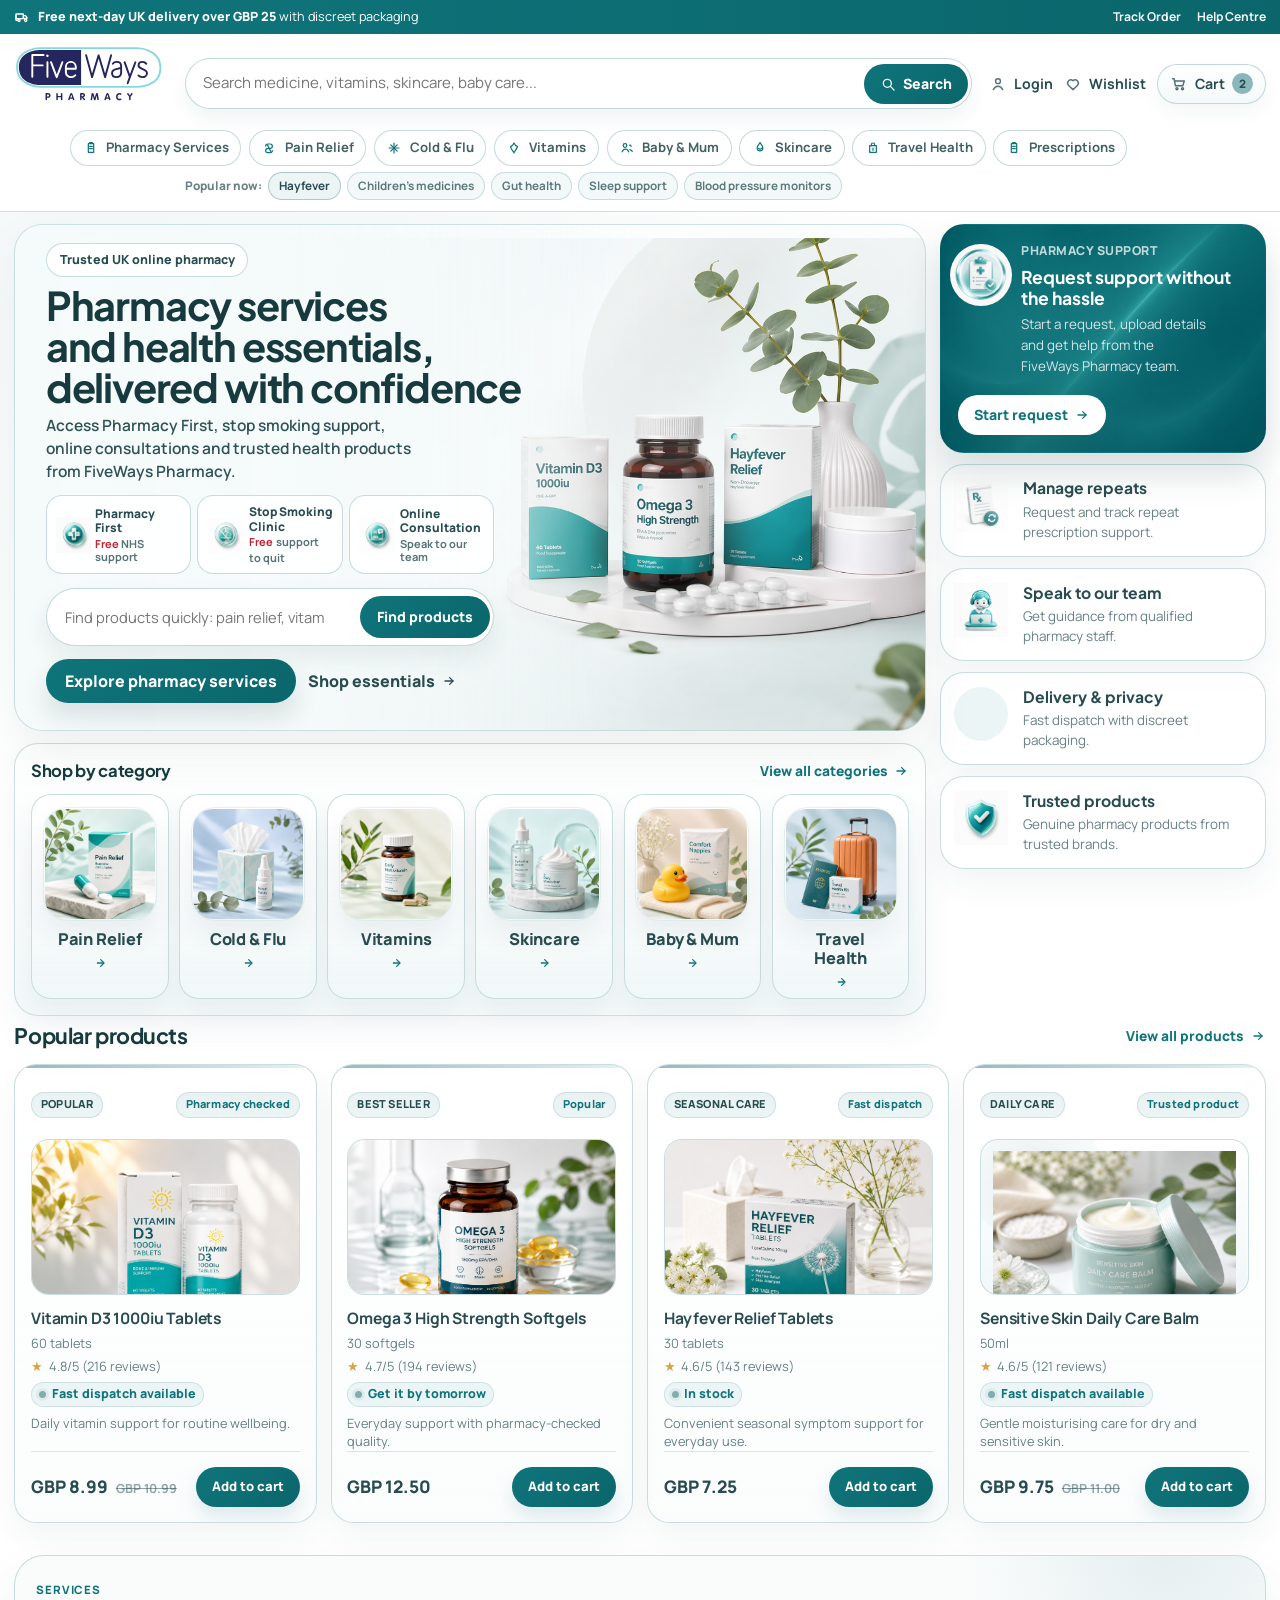
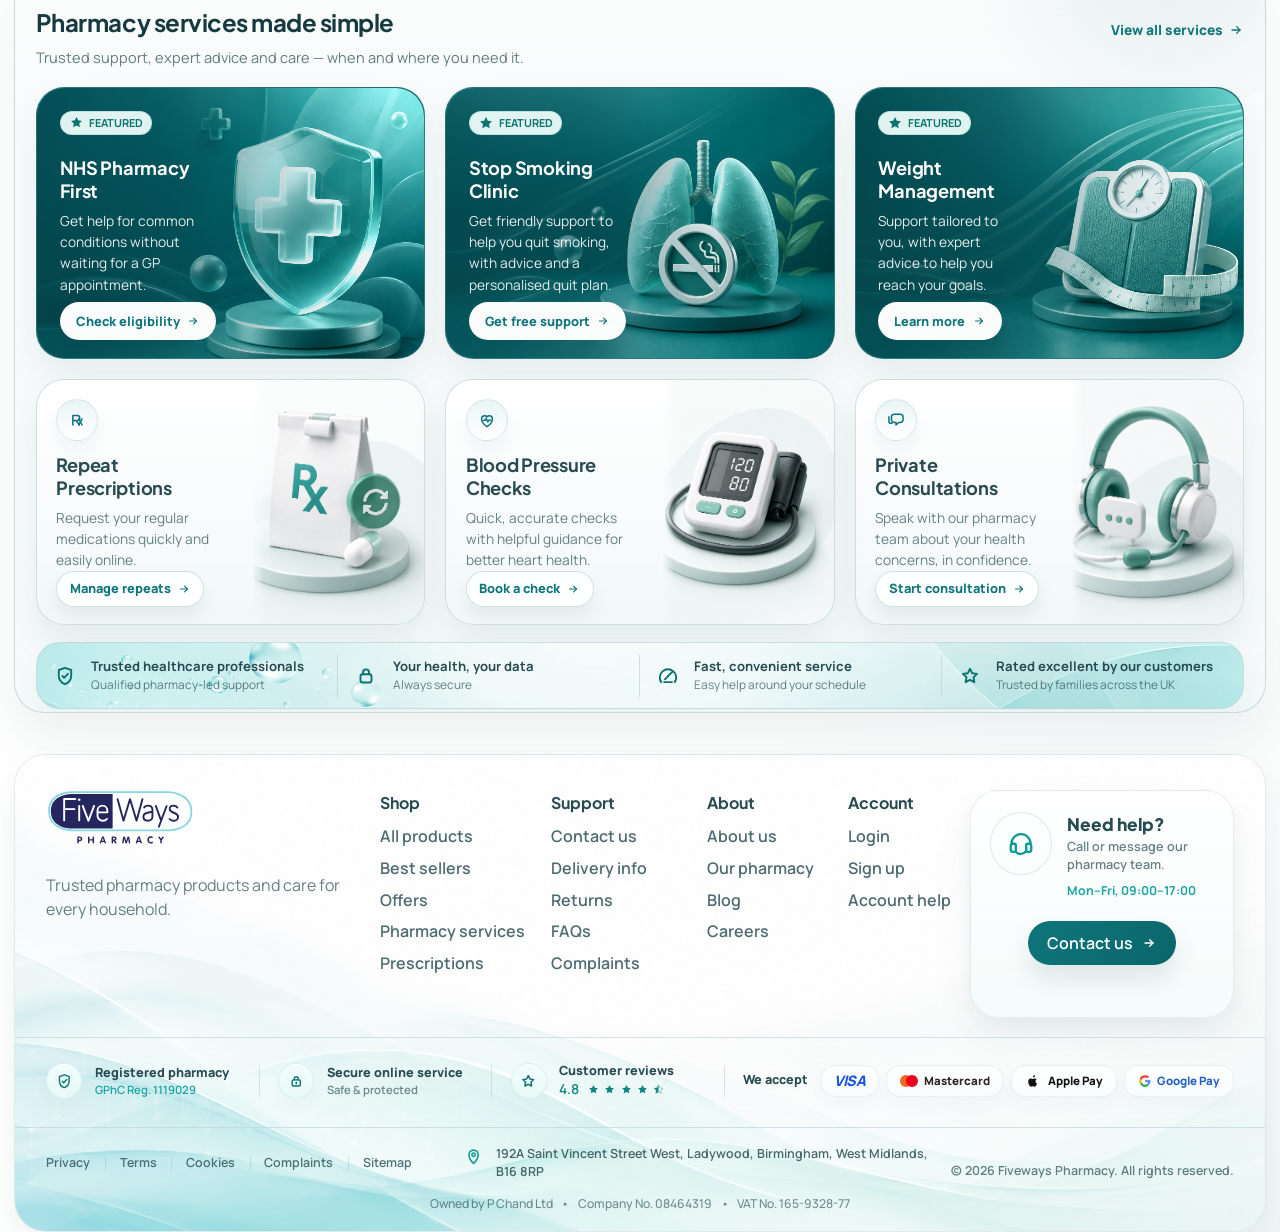
==== commit 4eb6215a: "Checkpoint: mobile homepage progress before client revisions" ====
--- a/index.html
+++ b/index.html
@@ -39,6 +39,21 @@
 
     <div class="header-shell container">
       <div class="header-main">
+        <button
+          class="mobile-menu-toggle"
+          type="button"
+          aria-label="Open menu"
+          aria-expanded="false"
+          aria-controls="mobile-menu-drawer"
+          aria-haspopup="dialog"
+        >
+          <svg viewBox="0 0 24 24" aria-hidden="true">
+            <path d="M4.5 7.25h15" />
+            <path d="M4.5 12h15" />
+            <path d="M4.5 16.75h15" />
+          </svg>
+        </button>
+
         <a class="brand" href="#" aria-label="Fiveways Pharmacy home">
           <img
             class="brand-logo"
@@ -236,6 +251,13 @@
             </svg>
             <span>Prescriptions</span>
           </a>
+          <a href="#" class="category-pill-popular">
+            <svg viewBox="0 0 24 24" aria-hidden="true">
+              <path d="M12 4.75 13.35 9l4.25 1.35-4.25 1.35L12 15.95 10.65 11.7 6.4 10.35 10.65 9 12 4.75Z" />
+              <path d="M18.4 5.35 18.8 6.6l1.25.4-1.25.4-.4 1.25-.4-1.25-1.25-.4 1.25-.4.4-1.25Z" />
+            </svg>
+            <span>Popular now</span>
+          </a>
         </nav>
 
         <div class="quick-nav" aria-label="Popular shortcuts">
@@ -249,6 +271,85 @@
       </div>
     </div>
   </header>
+
+  <div class="mobile-menu-shell" aria-hidden="true">
+    <button class="mobile-menu-overlay" type="button" aria-label="Close menu"></button>
+    <aside
+      class="mobile-menu-drawer"
+      id="mobile-menu-drawer"
+      role="dialog"
+      aria-modal="true"
+      aria-hidden="true"
+      aria-labelledby="mobile-menu-title"
+    >
+      <div class="mobile-menu-drawer-inner">
+        <div class="mobile-menu-header">
+          <div class="mobile-menu-header-copy">
+            <img
+              class="mobile-menu-logo"
+              src="./assets/brand/fiveways-logo-new.svg"
+              alt="Fiveways Pharmacy"
+              width="454"
+              height="227"
+            />
+          </div>
+          <button class="mobile-menu-close" type="button" aria-label="Close menu">
+            <svg viewBox="0 0 24 24" aria-hidden="true">
+              <path d="M6.5 6.5 17.5 17.5" />
+              <path d="M17.5 6.5 6.5 17.5" />
+            </svg>
+          </button>
+        </div>
+
+        <div class="mobile-menu-body">
+          <section class="mobile-menu-section" aria-labelledby="mobile-menu-shop">
+            <h2 class="mobile-menu-section-title" id="mobile-menu-shop">Shop</h2>
+            <div class="mobile-menu-links">
+              <a href="#" class="mobile-menu-link">All products</a>
+              <a href="#" class="mobile-menu-link">Pharmacy services</a>
+              <a href="#" class="mobile-menu-link">Pain relief</a>
+              <a href="#" class="mobile-menu-link">Cold &amp; Flu</a>
+              <a href="#" class="mobile-menu-link">Vitamins</a>
+              <a href="#" class="mobile-menu-link">Skincare</a>
+              <a href="#" class="mobile-menu-link">Baby &amp; Child</a>
+              <a href="#" class="mobile-menu-link">Popular now</a>
+            </div>
+          </section>
+
+          <section class="mobile-menu-section" aria-labelledby="mobile-menu-account">
+            <h2 class="mobile-menu-section-title" id="mobile-menu-account">Account</h2>
+            <div class="mobile-menu-links">
+              <a href="#" class="mobile-menu-link">Login</a>
+              <a href="#" class="mobile-menu-link">Sign up</a>
+              <a href="#" class="mobile-menu-link">Account help</a>
+            </div>
+          </section>
+
+          <section class="mobile-menu-section" aria-labelledby="mobile-menu-support">
+            <h2 class="mobile-menu-section-title" id="mobile-menu-support">Support</h2>
+            <div class="mobile-menu-links">
+              <a href="#" class="mobile-menu-link">Delivery info</a>
+              <a href="#" class="mobile-menu-link">Returns</a>
+              <a href="#" class="mobile-menu-link">FAQs</a>
+              <a href="#" class="mobile-menu-link">Complaints</a>
+            </div>
+          </section>
+
+          <aside class="mobile-menu-help-card" aria-label="Need help">
+            <p class="mobile-menu-help-kicker">Need help?</p>
+            <h3>Call or message our pharmacy team.</h3>
+            <a href="#" class="mobile-menu-help-link">
+              <span>Contact us</span>
+              <span aria-hidden="true">&rarr;</span>
+            </a>
+          </aside>
+          <button class="mobile-menu-close-button" type="button" aria-label="Close menu">
+            Close menu
+          </button>
+        </div>
+      </div>
+    </aside>
+  </div>
 
   <div class="compact-header" aria-label="Compact sticky site tools">
     <div class="compact-header-inner container">
@@ -314,6 +415,16 @@
               trusted health products from FiveWays Pharmacy.
             </p>
 
+            <a href="#" class="hero-mobile-visual" aria-label="Explore pharmacy services">
+              <img
+                class="hero-mobile-scene"
+                src="./assets/hero/hero-mobile-card-final.png"
+                alt=""
+                width="1086"
+                height="1448"
+              />
+            </a>
+
             <div class="hero-trust" aria-label="Trust highlights">
               <article class="hero-trust-card">
                 <img src="./assets/images/hero-icon-pharmacy-first.png" alt="" decoding="async" />
@@ -361,9 +472,13 @@
             </form>
 
             <div class="hero-cta">
-              <a href="#" class="btn btn-primary">Explore pharmacy services</a>
+              <a href="#" class="btn btn-primary">
+                <span class="hero-cta-label hero-cta-label--desktop">Explore pharmacy services</span>
+                <span class="hero-cta-label hero-cta-label--mobile">Pharmacy services</span>
+              </a>
               <a href="#" class="hero-link">
-                <span>Shop essentials</span>
+                <span class="hero-link-label hero-link-label--desktop">Shop essentials</span>
+                <span class="hero-link-label hero-link-label--mobile">Shop health essentials</span>
                 <svg viewBox="0 0 24 24" aria-hidden="true">
                   <path d="M6 12h12" />
                   <path d="M13 7l5 5-5 5" />
@@ -383,6 +498,41 @@
               />
             </div>
           </div>
+        </section>
+
+        <section class="mobile-service-cards" aria-label="Mobile service shortcuts">
+          <a href="#" class="mobile-service-card" aria-label="Pharmacy First - Free NHS support">
+            <img
+              class="mobile-service-card__image"
+              src="./assets/images/mobile-service-cards/pharmacy-first-card.png"
+              alt=""
+              width="1086"
+              height="1448"
+              decoding="async"
+            />
+          </a>
+
+          <a href="#" class="mobile-service-card" aria-label="Stop Smoking Clinic - Free support to quit">
+            <img
+              class="mobile-service-card__image"
+              src="./assets/images/mobile-service-cards/stop-smoking-clinic-card.png"
+              alt=""
+              width="1086"
+              height="1448"
+              decoding="async"
+            />
+          </a>
+
+          <a href="#" class="mobile-service-card" aria-label="Online Consultation - Speak to our team">
+            <img
+              class="mobile-service-card__image"
+              src="./assets/images/mobile-service-cards/online-consultation-card.png"
+              alt=""
+              width="1086"
+              height="1448"
+              decoding="async"
+            />
+          </a>
         </section>
 
         <section class="category-section category-section--compact">
@@ -1135,6 +1285,84 @@
       }
     })();
 
+    // Open and close the mobile drawer menu from the hamburger button.
+    (() => {
+      const menuToggle = document.querySelector(".mobile-menu-toggle");
+      const menuShell = document.querySelector(".mobile-menu-shell");
+      const menuDrawer = document.querySelector(".mobile-menu-drawer");
+      const menuOverlay = document.querySelector(".mobile-menu-overlay");
+      const menuClose = document.querySelector(".mobile-menu-close");
+      const menuCloseButton = document.querySelector(".mobile-menu-close-button");
+
+      if (!menuToggle || !menuShell || !menuDrawer || !menuOverlay || !menuClose) return;
+
+      const mobileViewport = window.matchMedia("(max-width: 768px)");
+      let lastFocusedElement = null;
+
+      const closeMenu = ({ restoreFocus = true } = {}) => {
+        document.body.classList.remove("mobile-menu-open");
+        menuShell.setAttribute("aria-hidden", "true");
+        menuDrawer.setAttribute("aria-hidden", "true");
+        menuToggle.setAttribute("aria-expanded", "false");
+
+        if (restoreFocus && lastFocusedElement instanceof HTMLElement) {
+          lastFocusedElement.focus();
+        }
+
+        lastFocusedElement = null;
+      };
+
+      const openMenu = () => {
+        if (!mobileViewport.matches) return;
+
+        lastFocusedElement = document.activeElement instanceof HTMLElement ? document.activeElement : null;
+
+        document.body.classList.add("mobile-menu-open");
+        menuShell.setAttribute("aria-hidden", "false");
+        menuDrawer.setAttribute("aria-hidden", "false");
+        menuToggle.setAttribute("aria-expanded", "true");
+
+        requestAnimationFrame(() => {
+          menuClose.focus();
+        });
+      };
+
+      const toggleMenu = () => {
+        if (document.body.classList.contains("mobile-menu-open")) {
+          closeMenu();
+          return;
+        }
+
+        openMenu();
+      };
+
+      menuToggle.addEventListener("click", toggleMenu);
+      menuClose.addEventListener("click", () => closeMenu());
+      menuCloseButton?.addEventListener("click", () => closeMenu());
+      menuOverlay.addEventListener("click", () => closeMenu({ restoreFocus: false }));
+
+      menuShell.querySelectorAll("a").forEach((link) => {
+        link.addEventListener("click", () => closeMenu({ restoreFocus: false }));
+      });
+
+      document.addEventListener("keydown", (event) => {
+        if (event.key === "Escape" && document.body.classList.contains("mobile-menu-open")) {
+          closeMenu();
+        }
+      });
+
+      const syncMenuToViewport = () => {
+        if (mobileViewport.matches) return;
+        closeMenu({ restoreFocus: false });
+      };
+
+      if (typeof mobileViewport.addEventListener === "function") {
+        mobileViewport.addEventListener("change", syncMenuToViewport);
+      } else if (typeof mobileViewport.addListener === "function") {
+        mobileViewport.addListener(syncMenuToViewport);
+      }
+    })();
+
   </script>
 </body>
 </html>
--- a/styles.css
+++ b/styles.css
@@ -49,6 +49,10 @@
   overflow-x: hidden;
 }
 
+body.mobile-menu-open {
+  overflow: hidden;
+}
+
 img {
   max-width: 100%;
 }
@@ -208,6 +212,47 @@
   justify-self: start;
 }
 
+.mobile-menu-toggle {
+  display: none;
+  align-items: center;
+  justify-content: center;
+  width: 2.5rem;
+  height: 2.5rem;
+  padding: 0;
+  border: 1px solid rgba(var(--bordersoft-rgb), 0.88);
+  border-radius: 999px;
+  background: rgba(var(--bgsoft-rgb), 0.6);
+  color: var(--deep-teal);
+  box-shadow: 0 8px 18px rgba(var(--textdark-rgb), 0.05);
+  cursor: pointer;
+  transition: transform 0.2s ease, border-color 0.2s ease, box-shadow 0.2s ease, color 0.2s ease;
+}
+
+.mobile-menu-toggle:hover {
+  transform: translateY(-1px);
+  border-color: rgba(var(--secondary-rgb), 0.82);
+  box-shadow: 0 12px 20px rgba(var(--textdark-rgb), 0.08);
+}
+
+.mobile-menu-toggle svg {
+  width: 18px;
+  height: 18px;
+  stroke: currentColor;
+  stroke-width: 2;
+  fill: none;
+  stroke-linecap: round;
+  stroke-linejoin: round;
+}
+
+.mobile-menu-shell {
+  display: none;
+}
+
+.mobile-menu-overlay,
+.mobile-menu-close {
+  appearance: none;
+}
+
 .brand-logo {
   display: block;
   width: 149px;
@@ -217,6 +262,7 @@
 .search-bar {
   display: flex;
   align-items: center;
+  width: 100%;
   min-width: 0;
   min-height: 48px;
   border: 1.5px solid rgba(var(--bordersoft-rgb), 0.9);
@@ -231,7 +277,8 @@
 }
 
 .search-bar input {
-  width: 100%;
+  flex: 1 1 auto;
+  width: auto;
   min-width: 0;
   border: none;
   outline: none;
@@ -243,6 +290,7 @@
 
 .search-bar button {
   display: inline-flex;
+  flex: 0 0 auto;
   align-items: center;
   gap: 0.42rem;
   min-height: 40px;
@@ -265,6 +313,7 @@
   display: flex;
   align-items: center;
   gap: 0.68rem;
+  min-width: 0;
   justify-self: end;
 }
 
@@ -366,6 +415,10 @@
   color: rgba(var(--textdark-rgb), 0.88);
   font-size: 0.82rem;
   font-weight: 700;
+}
+
+.category-nav > a.category-pill-popular {
+  display: none;
 }
 
 .category-nav > a svg,
@@ -673,6 +726,7 @@
 .compact-search {
   display: flex;
   align-items: center;
+  width: 100%;
   min-width: 0;
   min-height: 42px;
   padding: 0.16rem;
@@ -683,7 +737,8 @@
 }
 
 .compact-search input {
-  width: 100%;
+  flex: 1 1 auto;
+  width: auto;
   min-width: 0;
   border: none;
   outline: none;
@@ -695,6 +750,7 @@
 
 .compact-search button {
   display: inline-flex;
+  flex: 0 0 auto;
   align-items: center;
   gap: 0.38rem;
   min-height: 38px;
@@ -851,6 +907,17 @@
   line-height: 1.5;
 }
 
+.hero-mobile-visual {
+  display: none;
+}
+
+.hero-mobile-scene {
+  display: block;
+  width: 100%;
+  max-width: 100%;
+  height: auto;
+}
+
 .hero-trust {
   display: grid;
   grid-template-columns: repeat(3, minmax(0, 1fr));
@@ -1019,6 +1086,11 @@
   gap: 0.38rem;
   color: var(--text-dark);
   font-weight: 800;
+}
+
+.hero-cta-label--mobile,
+.hero-link-label--mobile {
+  display: none;
 }
 
 .hero-link svg,
@@ -3114,17 +3186,26 @@
   }
 
   .header-shell {
-    grid-template-columns: minmax(0, 1fr) auto;
+    grid-template-columns: minmax(0, 1fr);
     gap: 0.6rem 0.74rem;
     padding: 0.68rem 0 0.52rem;
   }
 
+  .brand,
+  .search-bar,
+  .header-actions,
+  .header-browse {
+    grid-column: 1;
+  }
+
   .brand-logo {
     width: 136px;
   }
 
   .header-actions {
     gap: 0.5rem;
+    justify-self: stretch;
+    justify-content: flex-end;
   }
 
   .header-action span {
@@ -3145,13 +3226,34 @@
   }
 
   .category-nav {
+    width: 100%;
+    max-width: 100%;
     overflow-x: auto;
+    overflow-y: hidden;
+    margin-left: 0;
+    padding: 0 0.08rem 0.2rem;
+    overscroll-behavior-x: contain;
+    -webkit-overflow-scrolling: touch;
+  }
+
+  .category-nav > a,
+  .category-nav > .category-pill-dropdown {
+    flex: 0 0 auto;
   }
 
   .category-nav a {
     min-height: 35px;
     padding: 0.42rem 0.66rem;
     font-size: 0.79rem;
+  }
+
+  .category-pill-dropdown::after {
+    display: none;
+  }
+
+  .category-pill-dropdown-menu {
+    width: min(22rem, calc(100vw - 2rem));
+    max-width: calc(100vw - 2rem);
   }
 
   .quick-nav {
@@ -3493,6 +3595,11 @@
     justify-content: flex-start;
   }
 
+  .top-strip-links {
+    width: 100%;
+    justify-content: space-between;
+  }
+
   .quick-nav {
     display: none;
   }
@@ -3503,6 +3610,11 @@
 
   .cart-pill-label {
     display: none;
+  }
+
+  .hero-copy p,
+  .kicker {
+    max-width: 100%;
   }
 
   .hero-copy {
@@ -3591,6 +3703,1072 @@
   }
 }
 
+@media (max-width: 420px) {
+  .top-strip-message {
+    font-size: 0.74rem;
+  }
+
+  .top-strip-links a {
+    font-size: 0.72rem;
+  }
+
+  .brand-logo {
+    width: 120px;
+  }
+
+  .search-bar {
+    min-height: 46px;
+  }
+
+  .search-bar input {
+    padding: 0.72rem 0.74rem;
+    font-size: 0.88rem;
+  }
+
+  .search-bar button span {
+    display: none;
+  }
+
+  .search-bar button {
+    width: 2.7rem;
+    min-width: 2.7rem;
+    justify-content: center;
+    gap: 0;
+    padding: 0;
+    margin-right: 0.18rem;
+  }
+
+  .header-actions {
+    gap: 0.38rem;
+  }
+
+  .header-action,
+  .cart-pill {
+    min-height: 36px;
+  }
+
+  .cart-pill {
+    padding: 0 0.52rem;
+  }
+
+  .category-nav a {
+    padding: 0.4rem 0.62rem;
+    font-size: 0.77rem;
+  }
+
+  .compact-header-inner {
+    gap: 0.42rem;
+  }
+
+  .compact-brand-logo {
+    width: 82px;
+  }
+
+  .compact-search input {
+    padding: 0.58rem 0.64rem;
+    font-size: 0.82rem;
+  }
+
+  .compact-search button {
+    width: 2.4rem;
+    min-width: 2.4rem;
+    justify-content: center;
+    gap: 0;
+    padding: 0;
+  }
+
+  .compact-cart {
+    padding: 0 0.52rem;
+  }
+
+  .hero-copy {
+    padding: 1.08rem 0.92rem 0.96rem;
+  }
+
+  .hero-copy h1 {
+    font-size: clamp(1.68rem, 8.6vw, 1.94rem);
+    line-height: 1.06;
+  }
+
+  .hero-copy p {
+    margin-top: 2.35rem;
+    font-size: 0.9rem;
+  }
+
+  .kicker {
+    white-space: normal;
+  }
+
+  .hero-search input {
+    padding: 0.74rem 0.78rem;
+    font-size: 0.88rem;
+  }
+}
+
+@media (max-width: 768px) {
+  .mobile-menu-shell {
+    position: fixed;
+    inset: 0;
+    z-index: 80;
+    display: block;
+    opacity: 0;
+    pointer-events: none;
+    transition: opacity 220ms ease;
+  }
+
+  .mobile-menu-overlay {
+    position: absolute;
+    inset: 0;
+    border: none;
+    background: rgba(17, 47, 50, 0.26);
+    backdrop-filter: blur(7px);
+    cursor: pointer;
+  }
+
+  .mobile-menu-drawer {
+    position: absolute;
+    top: 0;
+    left: 0;
+    bottom: 0;
+    width: min(23.5rem, calc(100vw - 0.85rem));
+    max-width: 100%;
+    border: 1px solid rgba(var(--bordersoft-rgb), 0.88);
+    border-left: none;
+    border-radius: 0 32px 32px 0;
+    background:
+      radial-gradient(circle at 88% 10%, rgba(var(--primary-rgb), 0.24), transparent 24%),
+      radial-gradient(circle at -12% 28%, rgba(var(--secondary-rgb), 0.18), transparent 34%),
+      linear-gradient(180deg, rgba(220, 243, 245, 0.98) 0%, rgba(232, 247, 248, 0.94) 24%, rgba(241, 250, 250, 0.94) 56%, rgba(250, 253, 253, 0.98) 100%),
+      #ffffff;
+    box-shadow: 0 28px 60px rgba(var(--textdark-rgb), 0.18);
+    overflow-x: hidden;
+    overflow-y: auto;
+    -webkit-overflow-scrolling: touch;
+    overscroll-behavior: contain;
+    isolation: isolate;
+    transform: translateX(-105%);
+    transition: transform 260ms cubic-bezier(0.22, 1, 0.36, 1);
+  }
+
+  .mobile-menu-drawer::before {
+    content: "";
+    position: absolute;
+    inset: 0;
+    background:
+      radial-gradient(circle at 78% 22%, rgba(var(--primary-rgb), 0.18), rgba(var(--primary-rgb), 0) 32%),
+      radial-gradient(circle at 18% 56%, rgba(var(--secondary-rgb), 0.12), rgba(var(--secondary-rgb), 0) 34%),
+      linear-gradient(180deg, rgba(var(--primary-rgb), 0.12) 0%, rgba(var(--primary-rgb), 0.06) 30%, rgba(var(--bgsoft-rgb), 0) 72%);
+    pointer-events: none;
+    z-index: 0;
+  }
+
+  .mobile-menu-drawer-inner {
+    position: relative;
+    z-index: 1;
+    display: flex;
+    flex-direction: column;
+    min-height: 100%;
+  }
+
+  .mobile-menu-header {
+    display: flex;
+    align-items: flex-start;
+    justify-content: space-between;
+    gap: 0.9rem;
+    padding: 1.08rem 1rem 0.94rem 1.1rem;
+    background: none;
+  }
+
+  .mobile-menu-header-copy {
+    display: flex;
+    flex: 1;
+    flex-direction: column;
+    justify-content: flex-end;
+    min-width: 0;
+    padding: 0.08rem 0 0;
+  }
+
+  .mobile-menu-header-copy::after {
+    content: none;
+  }
+
+  .mobile-menu-logo {
+    display: block;
+    width: 128px;
+    height: auto;
+  }
+
+  .mobile-menu-close {
+    position: static;
+    display: inline-flex;
+    align-items: center;
+    justify-content: center;
+    flex: 0 0 auto;
+    width: 2.5rem;
+    height: 2.5rem;
+    padding: 0;
+    border: 1px solid rgba(var(--bordersoft-rgb), 0.88);
+    border-radius: 999px;
+    background: rgba(255, 255, 255, 0.9);
+    color: var(--deep-teal);
+    box-shadow: 0 10px 20px rgba(var(--textdark-rgb), 0.06);
+    cursor: pointer;
+  }
+
+  .mobile-menu-close svg {
+    width: 18px;
+    height: 18px;
+    stroke: currentColor;
+    stroke-width: 2;
+    fill: none;
+    stroke-linecap: round;
+    stroke-linejoin: round;
+  }
+
+  .mobile-menu-body {
+    display: grid;
+    gap: 0.9rem;
+    flex: none;
+    overflow-y: visible;
+    padding: 0.28rem 0.94rem calc(1rem + env(safe-area-inset-bottom, 0px));
+    background: none;
+  }
+
+  .mobile-menu-section {
+    display: grid;
+    gap: 0.58rem;
+  }
+
+  .mobile-menu-section + .mobile-menu-section {
+    padding-top: 0.92rem;
+    border-top: 1px solid rgba(var(--bordersoft-rgb), 0.62);
+  }
+
+  .mobile-menu-section-title {
+    margin: 0;
+    color: rgba(var(--textdark-rgb), 0.68);
+    font-size: 0.72rem;
+    font-weight: 900;
+    letter-spacing: 0.08em;
+    text-transform: uppercase;
+  }
+
+  .mobile-menu-links {
+    display: grid;
+    gap: 0.46rem;
+  }
+
+  .mobile-menu-link {
+    display: flex;
+    align-items: center;
+    justify-content: space-between;
+    min-height: 46px;
+    padding: 0.82rem 0.92rem;
+    border: 1px solid rgba(var(--bordersoft-rgb), 0.8);
+    border-radius: 18px;
+    background: rgba(255, 255, 255, 0.92);
+    color: var(--text-dark);
+    font-size: 0.95rem;
+    font-weight: 700;
+    box-shadow: 0 10px 20px rgba(var(--textdark-rgb), 0.04);
+  }
+
+  .mobile-menu-link::after {
+    content: "";
+    width: 0.42rem;
+    height: 0.42rem;
+    margin-left: 0.8rem;
+    border-top: 1.5px solid rgba(var(--textdark-rgb), 0.42);
+    border-right: 1.5px solid rgba(var(--textdark-rgb), 0.42);
+    transform: rotate(45deg);
+  }
+
+  .mobile-menu-help-card {
+    margin-top: 0.08rem;
+    padding: 1rem 1rem 1.02rem;
+    border: 1px solid rgba(var(--bordersoft-rgb), 0.86);
+    border-radius: 24px;
+    background:
+      radial-gradient(circle at top right, rgba(var(--primary-rgb), 0.16), transparent 36%),
+      linear-gradient(180deg, rgba(var(--bgsoft-rgb), 0.84), rgba(255, 255, 255, 0.98));
+    box-shadow: 0 16px 28px rgba(var(--textdark-rgb), 0.06);
+  }
+
+  .mobile-menu-help-kicker {
+    margin: 0 0 0.28rem;
+    color: var(--deep-teal);
+    font-size: 0.76rem;
+    font-weight: 900;
+    letter-spacing: 0.03em;
+    text-transform: uppercase;
+  }
+
+  .mobile-menu-help-card h3 {
+    margin: 0;
+    color: #163a3e;
+    font-family: "Plus Jakarta Sans", sans-serif;
+    font-size: 1rem;
+    line-height: 1.28;
+  }
+
+  .mobile-menu-help-link {
+    display: inline-flex;
+    align-items: center;
+    gap: 0.38rem;
+    margin-top: 0.82rem;
+    color: var(--deep-teal);
+    font-weight: 800;
+  }
+
+  .mobile-menu-close-button {
+    appearance: none;
+    width: 100%;
+    min-height: 48px;
+    padding: 0.9rem 1rem;
+    border: 1px solid rgba(var(--primary-rgb), 0.22);
+    border-radius: 999px;
+    background: linear-gradient(180deg, rgba(var(--primary-rgb), 0.94), rgba(18, 96, 103, 0.96));
+    color: #ffffff;
+    font-size: 0.95rem;
+    font-weight: 800;
+    letter-spacing: 0.01em;
+    box-shadow: 0 16px 28px rgba(var(--textdark-rgb), 0.08);
+    cursor: pointer;
+  }
+
+  body.mobile-menu-open .mobile-menu-shell {
+    opacity: 1;
+    pointer-events: auto;
+  }
+
+  body.mobile-menu-open .mobile-menu-drawer {
+    transform: translateX(0);
+  }
+
+  .site-header {
+    overflow-x: hidden;
+  }
+
+  .top-strip,
+  .top-strip-inner,
+  .top-strip-message,
+  .top-strip-message span,
+  .top-strip-links,
+  .header-shell,
+  .mobile-menu-toggle,
+  .brand,
+  .brand-logo,
+  .search-bar,
+  .search-bar input,
+  .search-bar button,
+  .header-actions,
+  .header-action,
+  .cart-pill,
+  .header-browse,
+  .category-nav,
+  .category-pill-dropdown,
+  .category-nav > a,
+  .category-nav > .category-pill-dropdown > a,
+  .compact-header-inner,
+  .compact-search,
+  .compact-search input,
+  .compact-search button,
+  .compact-cart {
+    max-width: 100%;
+    min-width: 0;
+    box-sizing: border-box;
+  }
+
+  .top-strip-message {
+    flex: 1 1 auto;
+  }
+
+  .top-strip-message span {
+    min-width: 0;
+    white-space: normal;
+    overflow-wrap: anywhere;
+  }
+
+  .header-browse {
+    display: none;
+  }
+
+  .category-nav {
+    width: 100%;
+    max-width: 100%;
+    min-width: 0;
+    gap: 0.42rem;
+    flex-wrap: nowrap;
+    overflow-x: auto;
+    overflow-y: hidden;
+    margin-left: 0;
+    padding: 0 0.65rem 0.28rem;
+    scroll-padding-inline: 0.65rem;
+    scrollbar-width: none;
+    scroll-snap-type: x proximity;
+  }
+
+  .category-nav > a,
+  .category-nav > .category-pill-dropdown,
+  .header-action,
+  .cart-pill {
+    flex: 0 0 auto;
+    scroll-snap-align: start;
+  }
+
+  .category-pill-dropdown::after {
+    display: none;
+  }
+}
+
+.mobile-service-cards {
+  display: none;
+}
+
+@media (max-width: 480px) {
+  .mobile-menu-drawer {
+    width: min(22.75rem, calc(100vw - 0.7rem));
+    border-radius: 0 28px 28px 0;
+  }
+
+  .mobile-menu-header {
+    padding: 1rem 0.94rem 0.9rem 1rem;
+  }
+
+  .mobile-menu-header-copy {
+    padding-top: 0;
+  }
+
+  .mobile-menu-body {
+    padding: 0.24rem 0.84rem calc(1rem + env(safe-area-inset-bottom, 0px));
+  }
+
+  .mobile-menu-link {
+    min-height: 44px;
+  }
+
+  .top-strip-inner {
+    flex-direction: column;
+    align-items: stretch;
+    justify-content: flex-start;
+    gap: 0.36rem;
+    padding: 0.45rem 0;
+  }
+
+  .top-strip-message {
+    width: 100%;
+    align-items: flex-start;
+    gap: 0.42rem;
+    white-space: normal;
+    line-height: 1.35;
+  }
+
+  .top-strip-links {
+    display: grid;
+    grid-template-columns: repeat(2, minmax(0, 1fr));
+    width: 100%;
+    gap: 0.48rem;
+    align-items: start;
+  }
+
+  .top-strip-links a {
+    display: block;
+    white-space: normal;
+  }
+
+  .top-strip-links a:last-child {
+    text-align: right;
+  }
+
+  .header-shell {
+    grid-template-columns: minmax(0, 1fr) auto minmax(0, 1fr);
+    align-items: center;
+    gap: 0.56rem 0.45rem;
+  }
+
+  .mobile-menu-toggle {
+    display: inline-flex;
+    grid-column: 1;
+    grid-row: 1;
+    justify-self: start;
+  }
+
+  .brand {
+    grid-column: 2;
+    grid-row: 1;
+    width: auto;
+    justify-self: center;
+  }
+
+  .brand-logo {
+    width: 120px;
+  }
+
+  .search-bar {
+    grid-column: 1 / -1;
+    grid-row: 2;
+    display: grid;
+    grid-template-columns: minmax(0, 1fr) auto;
+    gap: 0;
+    align-items: center;
+    width: 100%;
+    max-width: 100%;
+    min-width: 0;
+    overflow: hidden;
+  }
+
+  .search-bar input {
+    width: 100%;
+    min-width: 0;
+    padding: 0.72rem 0.72rem;
+  }
+
+  .search-bar button {
+    align-self: stretch;
+    justify-self: end;
+    justify-content: center;
+    width: auto;
+    min-width: 2.7rem;
+    max-width: 100%;
+    margin: 0.18rem;
+    padding: 0 0.72rem;
+  }
+
+  .search-bar button span {
+    display: none;
+  }
+
+  .header-actions {
+    grid-column: 3;
+    grid-row: 1;
+    width: auto;
+    max-width: 100%;
+    min-width: 0;
+    justify-self: end;
+    justify-content: flex-end;
+    gap: 0.34rem;
+  }
+
+  .header-browse {
+    position: relative;
+    grid-column: 1 / -1;
+    grid-row: 3;
+    width: 100%;
+    max-width: 100%;
+    min-width: 0;
+    overflow-x: hidden;
+  }
+
+  .header-browse::after {
+    content: "";
+    position: absolute;
+    top: 0;
+    right: 0;
+    width: 2.6rem;
+    height: calc(100% - 0.04rem);
+    background: linear-gradient(90deg, rgba(255, 255, 255, 0), rgba(247, 252, 252, 0.84) 58%, rgba(255, 255, 255, 0.98) 100%);
+    pointer-events: none;
+    opacity: 0.92;
+  }
+
+  .category-nav {
+    width: 100%;
+    max-width: 100%;
+    min-width: 0;
+    gap: 0.44rem;
+    padding: 0 0.78rem 0.24rem 0.72rem;
+    scroll-padding-inline: 0.72rem;
+  }
+
+  .category-nav > a,
+  .category-nav > .category-pill-dropdown > a {
+    min-height: 36px;
+    padding: 0.44rem 0.74rem;
+  }
+
+  .category-nav > a:last-child {
+    margin-right: 0.22rem;
+  }
+
+  .category-nav > a,
+  .category-nav > .category-pill-dropdown {
+    flex: 0 0 auto;
+  }
+
+  .category-nav > a.category-pill-popular {
+    display: inline-flex;
+    border-color: rgba(var(--secondary-rgb), 0.72);
+    background: linear-gradient(180deg, rgba(var(--primary-rgb), 0.18), rgba(255, 255, 255, 0.96));
+    color: var(--text-dark);
+    box-shadow: 0 10px 18px rgba(var(--textdark-rgb), 0.06);
+  }
+
+  .category-nav > a.category-pill-popular svg {
+    color: var(--deep-teal);
+  }
+
+  .category-pill-dropdown-menu {
+    display: none;
+  }
+
+  .compact-header-inner {
+    width: 100%;
+    max-width: 100%;
+    min-width: 0;
+  }
+
+  .compact-search {
+    display: grid;
+    grid-template-columns: minmax(0, 1fr) auto;
+    align-items: center;
+    width: 100%;
+  }
+
+  .compact-search input {
+    width: 100%;
+    min-width: 0;
+  }
+
+  .compact-search button {
+    justify-content: center;
+    width: auto;
+    min-width: 2.4rem;
+  }
+
+  .hero-panel {
+    position: relative;
+    background: none;
+    border: none;
+  }
+
+  .home-main-stack {
+    gap: 0.36rem;
+  }
+
+  .hero-panel::after {
+    content: none;
+  }
+
+  .hero-copy {
+    position: relative;
+    padding: 0;
+    border-radius: inherit;
+  }
+
+  .hero-copy::before {
+    content: none;
+  }
+
+  .hero-copy > :not(.hero-mobile-visual) {
+    display: none;
+  }
+
+  .hero-mobile-visual {
+    display: block;
+    position: static;
+    width: 100%;
+    max-width: 100%;
+    height: auto;
+    max-height: 25rem;
+    line-height: 0;
+    margin-top: 0;
+    padding: 0;
+    background: transparent;
+    overflow: hidden;
+    border-radius: inherit;
+    z-index: auto;
+    pointer-events: auto;
+    text-decoration: none;
+  }
+
+.hero-mobile-scene {
+  display: block;
+  width: 109%;
+  max-width: none;
+  height: auto;
+  margin-left: -4.5%;
+  margin-top: -14px;
+  object-position: center top;
+  border-radius: inherit;
+}
+
+.mobile-service-cards {
+  display: none;
+}
+
+.mobile-service-card {
+  text-decoration: none;
+}
+
+.hero-cta-label--desktop,
+.hero-link-label--desktop {
+  display: none;
+  }
+
+  .hero-cta-label--mobile,
+  .hero-link-label--mobile {
+    display: inline;
+  }
+
+  .hero-visual {
+    display: none;
+  }
+
+  .hero-panel,
+  .hero-copy,
+  .hero-copy p {
+    max-width: 100%;
+    min-width: 0;
+    box-sizing: border-box;
+  }
+
+  .mobile-service-cards {
+    display: grid;
+    grid-template-columns: repeat(3, minmax(0, 1fr));
+    gap: 0.5rem;
+    align-items: stretch;
+  }
+
+  .mobile-service-cards .mobile-service-card {
+    display: block;
+    min-width: 0;
+    padding: 0;
+    border: none;
+    background: transparent;
+    border-radius: 24px;
+    overflow: hidden;
+    line-height: 0;
+    box-shadow: none;
+  }
+
+  .mobile-service-cards .mobile-service-card__image {
+    display: block;
+    width: 108%;
+    max-width: none;
+    height: auto;
+    margin-left: -4%;
+    margin-top: -3%;
+    border-radius: inherit;
+  }
+}
+
+@media (max-width: 480px) {
+  .home-showcase.hero {
+    display: grid;
+    grid-template-columns: 1fr;
+    gap: 0.72rem;
+  }
+
+  .home-showcase.hero > .home-main-stack {
+    display: contents;
+  }
+
+  .home-showcase.hero > .home-main-stack > .hero-panel {
+    order: 1;
+  }
+
+  .home-showcase.hero > .home-main-stack > .mobile-service-cards {
+    order: 2;
+  }
+
+  .home-showcase.hero > .hero-side {
+    order: 3;
+  }
+
+  .home-showcase.hero > .home-main-stack > .category-section--compact {
+    order: 4;
+  }
+
+  .category-section--compact {
+    padding: 0.98rem 0.88rem 1rem;
+    border-radius: 26px;
+    border-color: rgba(var(--bordersoft-rgb), 0.84);
+    background:
+      radial-gradient(circle at 86% 14%, rgba(var(--primary-rgb), 0.08), transparent 22%),
+      linear-gradient(180deg, rgba(255, 255, 255, 0.99), rgba(var(--bgsoft-rgb), 0.56));
+    box-shadow: 0 16px 30px rgba(var(--textdark-rgb), 0.06);
+  }
+
+  .category-section--compact .section-head {
+    flex-direction: row;
+    align-items: center;
+    justify-content: space-between;
+    gap: 0.7rem;
+    margin-bottom: 0.78rem;
+  }
+
+  .category-section--compact .section-head h2 {
+    font-size: 1.06rem;
+  }
+
+  .category-section--compact .section-head a {
+    flex: 0 0 auto;
+    font-size: 0.78rem;
+    gap: 0.28rem;
+  }
+
+  .category-grid {
+    grid-template-columns: repeat(2, minmax(0, 1fr));
+    gap: 0.56rem;
+  }
+
+  .category-card {
+    min-height: 152px;
+    padding: 0.72rem 0.58rem 0.56rem;
+    gap: 0.48rem;
+    border-radius: 22px;
+    border-color: rgba(var(--bordersoft-rgb), 0.82);
+    box-shadow: 0 12px 22px rgba(var(--textdark-rgb), 0.05);
+  }
+
+  .category-media {
+    width: min(100%, 138px);
+    padding: 0.12rem;
+    border-radius: 22px;
+    box-shadow:
+      inset 0 0 0 1px rgba(var(--bordersoft-rgb), 0.28),
+      0 12px 22px rgba(var(--textdark-rgb), 0.055);
+  }
+
+  .category-copy {
+    row-gap: 0.3rem;
+  }
+
+  .category-card h3 {
+    display: flex;
+    align-items: center;
+    justify-content: center;
+    min-height: 2.35em;
+    max-width: none;
+    font-size: 0.9rem;
+    line-height: 1.18;
+  }
+
+  .category-arrow {
+    width: 1.95rem;
+    height: 1.95rem;
+    border-radius: 999px;
+    background: linear-gradient(180deg, rgba(255, 255, 255, 0.98), rgba(var(--bgsoft-rgb), 0.82));
+    box-shadow:
+      inset 0 0 0 1px rgba(var(--secondary-rgb), 0.22),
+      0 10px 18px rgba(var(--textdark-rgb), 0.055);
+  }
+
+  .category-arrow svg {
+    width: 14px;
+    height: 14px;
+  }
+
+  .hero-side {
+    grid-template-columns: repeat(2, minmax(0, 1fr));
+    align-items: stretch;
+    gap: 0.66rem;
+  }
+
+  .side-card-primary {
+    padding: 1.04rem 0.98rem 1rem;
+    border-radius: 26px;
+    box-shadow: 0 18px 32px rgba(var(--textdark-rgb), 0.14);
+  }
+
+  .side-card-primary .side-card-icon {
+    width: 58px;
+    height: 58px;
+    transform: none;
+  }
+
+  .side-card-primary .side-card-icon img {
+    width: 54px;
+    height: 54px;
+  }
+
+  .side-card-primary h3 {
+    font-size: 1.04rem;
+    line-height: 1.16;
+  }
+
+  .side-card-primary .side-card-copy > p:last-child {
+    max-width: none;
+  }
+
+  .side-card-primary .side-card-cta {
+    min-height: 42px;
+    margin-top: 0.46rem;
+    padding: 0 1rem;
+  }
+
+  .side-card:not(.side-card-primary) {
+    display: grid;
+    grid-template-columns: 1fr;
+    justify-items: center;
+    align-content: start;
+    gap: 0.56rem;
+    min-height: 180px;
+    padding: 0.94rem 0.78rem 0.9rem;
+    border-radius: 22px;
+    border-color: rgba(var(--bordersoft-rgb), 0.82);
+    background: linear-gradient(180deg, rgba(255, 255, 255, 0.995), rgba(var(--bgsoft-rgb), 0.44));
+    box-shadow: 0 12px 22px rgba(var(--textdark-rgb), 0.05);
+    text-align: center;
+  }
+
+  .side-card:not(.side-card-primary) .side-card-icon {
+    flex: none;
+    width: 56px;
+    height: 56px;
+    border-radius: 20px;
+    background: linear-gradient(180deg, rgba(var(--bgsoft-rgb), 0.98), rgba(255, 255, 255, 0.94));
+    box-shadow:
+      inset 0 0 0 1px rgba(var(--secondary-rgb), 0.18),
+      0 10px 16px rgba(var(--textdark-rgb), 0.055);
+  }
+
+  .side-card:not(.side-card-primary) .side-card-icon img {
+    width: 46px;
+    height: 46px;
+  }
+
+  .side-card:not(.side-card-primary) .side-card-copy {
+    display: grid;
+    align-content: start;
+    justify-items: center;
+    width: 100%;
+    min-width: 0;
+    gap: 0.16rem;
+  }
+
+  .side-card:not(.side-card-primary) h3 {
+    display: flex;
+    align-items: flex-start;
+    justify-content: center;
+    min-height: 2.45em;
+    margin-bottom: 0;
+    font-size: 0.92rem;
+    line-height: 1.24;
+    overflow-wrap: anywhere;
+  }
+
+  .side-card:not(.side-card-primary) p {
+    font-size: 0.78rem;
+    line-height: 1.45;
+    overflow-wrap: anywhere;
+  }
+
+  .products-section {
+    overflow: hidden;
+  }
+
+  .products-section .product-grid {
+    display: flex;
+    gap: 0.72rem;
+    overflow-x: auto;
+    overflow-y: hidden;
+    padding: 0 0.02rem 0.36rem;
+    scroll-padding-inline: 0.02rem;
+    scroll-snap-type: x mandatory;
+    -webkit-overflow-scrolling: touch;
+    scrollbar-width: none;
+  }
+
+  .products-section .product-grid::-webkit-scrollbar {
+    display: none;
+  }
+
+  .products-section .product-card {
+    flex: 0 0 82%;
+    min-width: 0;
+    min-height: auto;
+    scroll-snap-align: start;
+    padding: 0.9rem 0.9rem 0.92rem;
+    box-shadow: 0 16px 28px rgba(var(--textdark-rgb), 0.06);
+  }
+
+  .products-section .product-image {
+    height: 146px;
+    margin-bottom: 0.72rem;
+  }
+
+  .products-section .product-note {
+    margin-top: 0.38rem;
+    min-height: 2.9em;
+    max-width: 92%;
+  }
+
+  .products-section .product-meta {
+    padding-top: 0.8rem;
+  }
+
+  .service-section {
+    overflow: hidden;
+  }
+
+  .service-shell {
+    overflow: hidden;
+  }
+
+  .service-section .service-grid {
+    display: flex;
+    gap: 0.72rem;
+    align-items: stretch;
+    overflow-x: auto;
+    overflow-y: hidden;
+    padding: 0 0.02rem 0.38rem;
+    scroll-padding-inline: 0.02rem;
+    scroll-snap-type: x mandatory;
+    -webkit-overflow-scrolling: touch;
+    scrollbar-width: none;
+  }
+
+  .service-section .service-grid::-webkit-scrollbar {
+    display: none;
+  }
+
+  .service-section .service-card {
+    display: flex;
+    flex: 0 0 80%;
+    min-height: 336px;
+    height: 336px;
+    max-height: 336px;
+    min-width: 0;
+    scroll-snap-align: start;
+    overflow: hidden;
+  }
+
+  .service-section .service-card h3 {
+    font-size: 1.02rem;
+    line-height: 1.2;
+  }
+
+  .service-section .service-card p {
+    font-size: 0.8rem;
+    line-height: 1.45;
+  }
+
+  .service-section .service-card__cta {
+    min-height: 34px;
+    padding: 0 0.76rem;
+    font-size: 0.76rem;
+  }
+
+  .service-section .service-card--featured .service-card__content {
+    width: 63%;
+    max-width: 63%;
+    padding: 0.98rem 0.88rem 0.9rem 0.98rem;
+  }
+
+  .service-section .service-card--featured .service-card__badge {
+    margin-bottom: 0.92rem;
+  }
+
+  .service-section .service-card--standard .service-card__visual {
+    min-height: 122px;
+  }
+
+  .service-section .service-card--standard .service-card__content {
+    padding: 0.92rem 0.88rem 0.88rem;
+  }
+}
+
 @media (prefers-reduced-motion: reduce) {
   *,
   *::before,
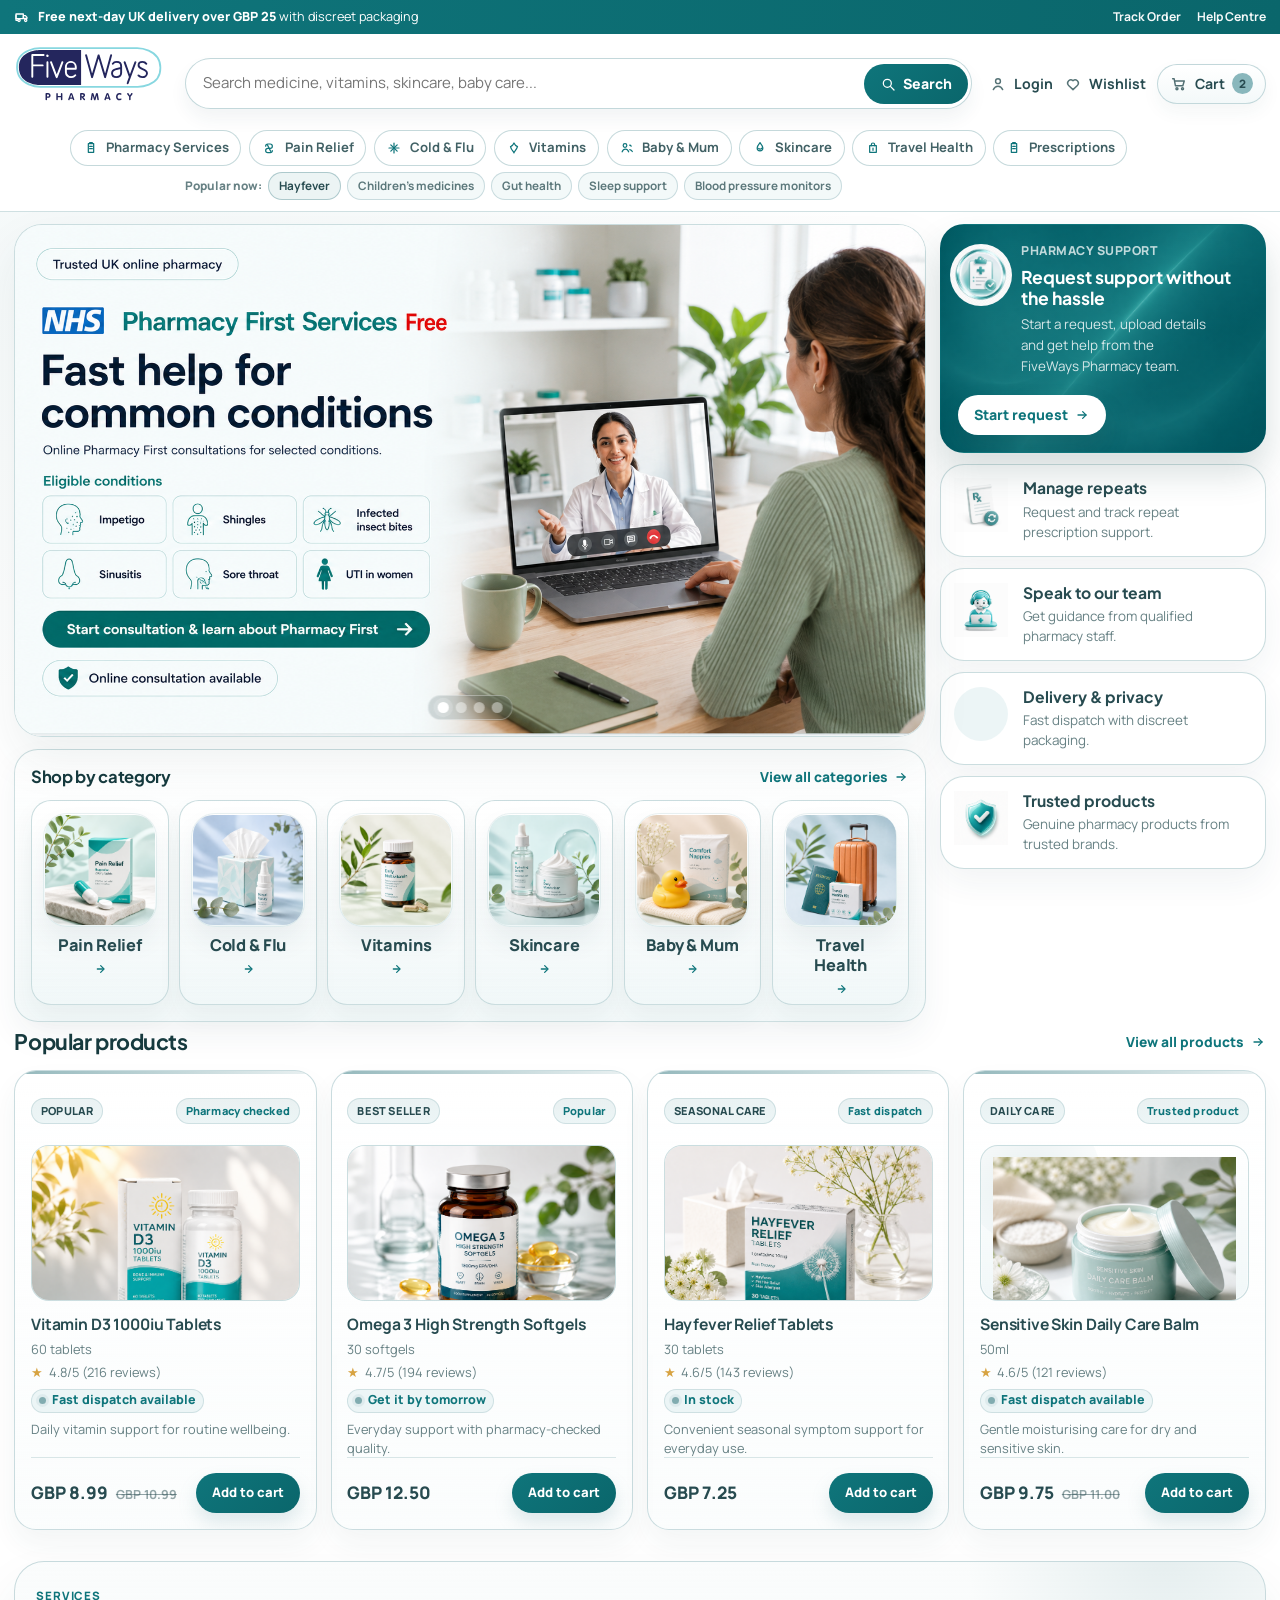
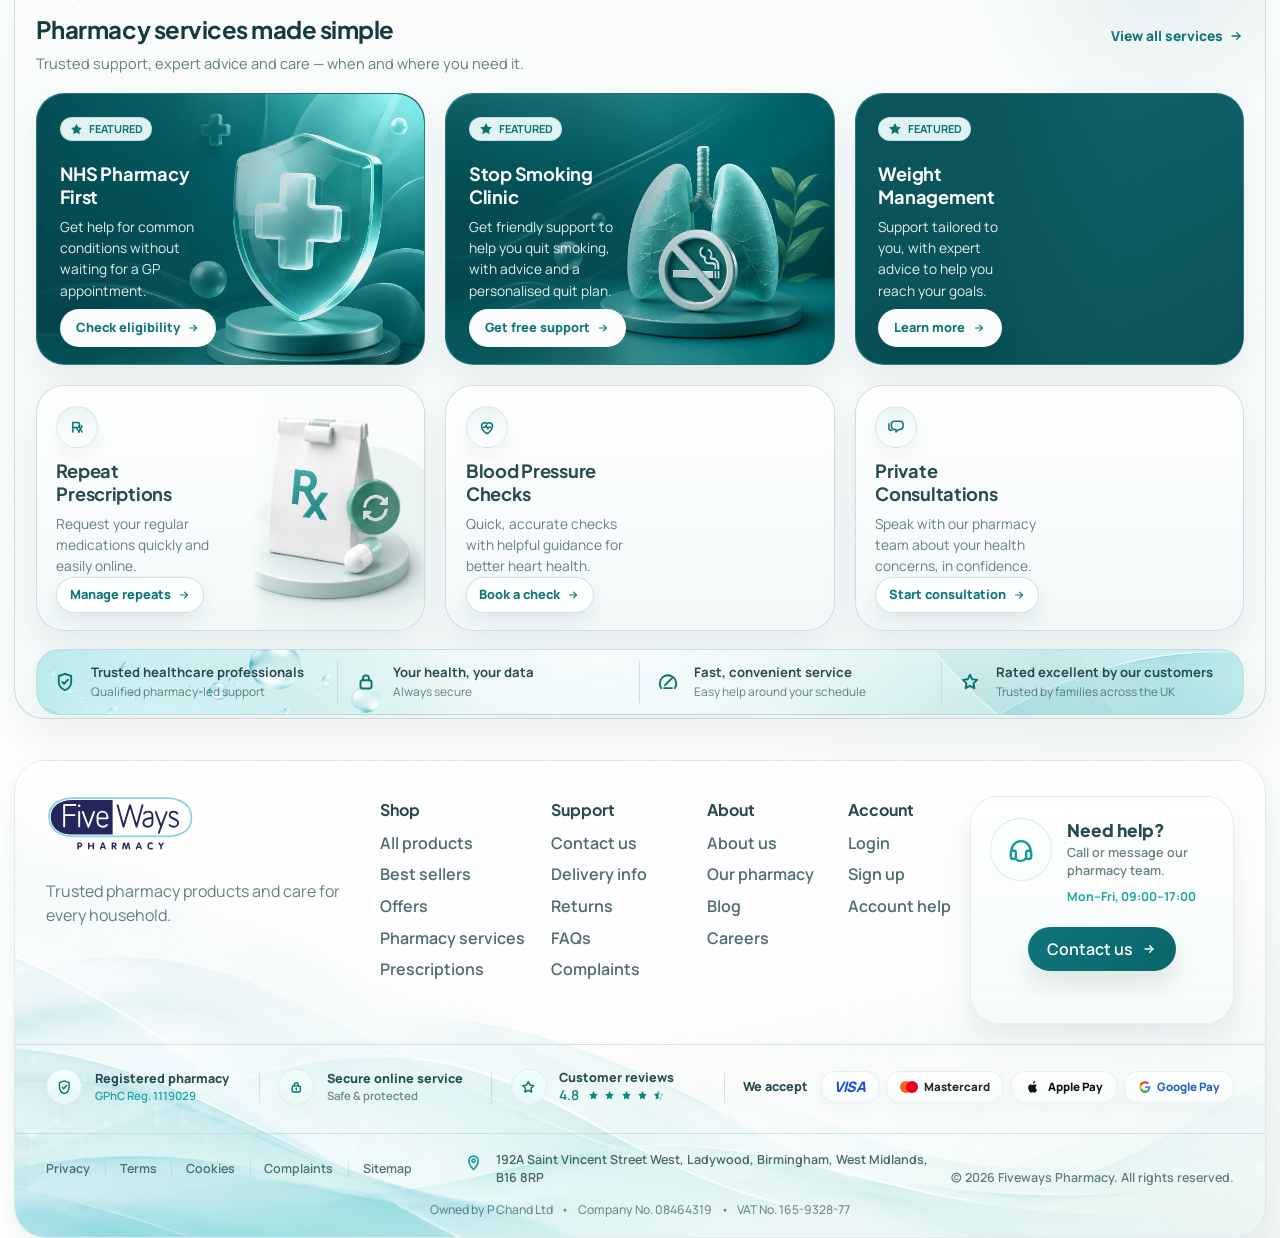
==== commit a2b716f9: "Add service-led hero carousel" ====
--- a/index.html
+++ b/index.html
@@ -402,102 +402,75 @@
   <main>
     <section class="home-showcase hero container">
       <div class="home-main-stack">
-        <section class="hero-panel">
-          <div class="hero-copy">
-            <span class="kicker">Trusted UK online pharmacy</span>
-            <h1>
-              <span class="hero-heading-line">Pharmacy services</span>
-              <span class="hero-heading-line">and health essentials,</span>
-              <span class="hero-heading-line">delivered with confidence</span>
-            </h1>
-            <p>
-              Access Pharmacy First, stop smoking support, online consultations and
-              trusted health products from FiveWays Pharmacy.
-            </p>
-
-            <a href="#" class="hero-mobile-visual" aria-label="Explore pharmacy services">
+        <section class="hero-panel hero-carousel" role="region" aria-roledescription="carousel" aria-label="Featured pharmacy services">
+          <div class="hero-carousel__slides">
+            <div class="hero-carousel__slide is-active" data-slide-title="Pharmacy First Services" aria-hidden="false">
               <img
-                class="hero-mobile-scene"
-                src="./assets/hero/hero-mobile-card-final.png"
-                alt=""
-                width="1086"
-                height="1448"
+                src="./assets/images/carousel/hero-pharmacy-first.png"
+                alt="Pharmacy First Services consultation banner"
+                width="1672"
+                height="941"
+                loading="eager"
+                fetchpriority="high"
+                decoding="async"
               />
-            </a>
-
-            <div class="hero-trust" aria-label="Trust highlights">
-              <article class="hero-trust-card">
-                <img src="./assets/images/hero-icon-pharmacy-first.png" alt="" decoding="async" />
-                <span class="hero-trust-copy">
-                  <strong>Pharmacy First</strong>
-                  <small class="hero-trust-subtitle hero-trust-subtitle--single-line">
-                    <span class="free-text">Free</span>
-                    <span>NHS support</span>
-                  </small>
-                </span>
-              </article>
-              <article class="hero-trust-card">
-                <img src="./assets/images/hero-icon-stop-smoking.png" alt="" decoding="async" />
-                <span class="hero-trust-copy">
-                  <strong>Stop Smoking Clinic</strong>
-                  <small class="hero-trust-subtitle">
-                    <span class="hero-trust-subtitle-lock">
-                      <span class="free-text">Free</span>
-                      <span>support</span>
-                    </span>
-                    <span>to quit</span>
-                  </small>
-                </span>
-              </article>
-              <article class="hero-trust-card">
-                <img src="./assets/images/hero-icon-online-consultation.png" alt="" decoding="async" />
-                <span class="hero-trust-copy">
-                  <strong>Online Consultation</strong>
-                  <small>
-                    <span>Speak to our team</span>
-                  </small>
-                </span>
-              </article>
-            </div>
-
-            <form class="hero-search" role="search" aria-label="Hero search">
-              <label class="sr-only" for="hero-search-input">Search featured products</label>
-              <input
-                id="hero-search-input"
-                type="search"
-                placeholder="Find products quickly: pain relief, vitamins, skincare..."
-                aria-label="Search hero products"
+            </div>
+
+            <div class="hero-carousel__slide" data-slide-title="Stop Smoking Clinic" aria-hidden="true">
+              <img
+                src="./assets/images/carousel/hero-stop-smoking.png"
+                alt="Stop Smoking Clinic support banner"
+                width="1672"
+                height="941"
+                loading="lazy"
+                decoding="async"
               />
-              <button type="submit">Find products</button>
-            </form>
-
-            <div class="hero-cta">
-              <a href="#" class="btn btn-primary">
-                <span class="hero-cta-label hero-cta-label--desktop">Explore pharmacy services</span>
-                <span class="hero-cta-label hero-cta-label--mobile">Pharmacy services</span>
-              </a>
-              <a href="#" class="hero-link">
-                <span class="hero-link-label hero-link-label--desktop">Shop essentials</span>
-                <span class="hero-link-label hero-link-label--mobile">Shop health essentials</span>
-                <svg viewBox="0 0 24 24" aria-hidden="true">
-                  <path d="M6 12h12" />
-                  <path d="M13 7l5 5-5 5" />
-                </svg>
-              </a>
-            </div>
-          </div>
-
-          <div class="hero-visual" aria-label="Featured pharmacy products">
-            <div class="hero-image-shell">
+            </div>
+
+            <div class="hero-carousel__slide" data-slide-title="Umbrella Services" aria-hidden="true">
               <img
-                class="hero-scene"
-                src="./assets/images/hero-products.png"
-                alt="Pharmacy products displayed with soft medical styling"
-                width="1773"
-                height="887"
+                src="./assets/images/carousel/hero-umbrella-services.png"
+                alt="Umbrella Services discreet sexual health support banner"
+                width="1672"
+                height="941"
+                loading="lazy"
+                decoding="async"
               />
             </div>
-          </div>
+
+            <div class="hero-carousel__slide" data-slide-title="Weight Loss Support" aria-hidden="true">
+              <img
+                src="./assets/images/carousel/hero-weight-loss-support.png"
+                alt="Weight Loss Support consultation banner"
+                width="1672"
+                height="941"
+                loading="lazy"
+                decoding="async"
+              />
+            </div>
+          </div>
+
+          <div class="hero-carousel__controls" aria-label="Carousel navigation">
+            <button type="button" class="hero-carousel__arrow hero-carousel__arrow--prev" aria-label="Previous service">
+              <svg viewBox="0 0 24 24" aria-hidden="true">
+                <path d="M15 6l-6 6 6 6" />
+              </svg>
+            </button>
+            <button type="button" class="hero-carousel__arrow hero-carousel__arrow--next" aria-label="Next service">
+              <svg viewBox="0 0 24 24" aria-hidden="true">
+                <path d="M9 6l6 6-6 6" />
+              </svg>
+            </button>
+          </div>
+
+          <div class="hero-carousel__dots" aria-label="Select a featured service slide">
+            <button type="button" class="hero-carousel__dot is-active" aria-label="Show Pharmacy First Services slide" aria-current="true"></button>
+            <button type="button" class="hero-carousel__dot" aria-label="Show Stop Smoking Clinic slide" aria-current="false"></button>
+            <button type="button" class="hero-carousel__dot" aria-label="Show Umbrella Services slide" aria-current="false"></button>
+            <button type="button" class="hero-carousel__dot" aria-label="Show Weight Loss Support slide" aria-current="false"></button>
+          </div>
+
+          <p class="sr-only hero-carousel__status" aria-live="polite">Showing Pharmacy First Services slide</p>
         </section>
 
         <section class="mobile-service-cards" aria-label="Mobile service shortcuts">
@@ -1363,6 +1336,199 @@
       }
     })();
 
+    // Fade between homepage hero service banners with calm autoplay and manual controls.
+    (() => {
+      const carousel = document.querySelector(".hero-carousel");
+      if (!carousel) return;
+
+      const slides = Array.from(carousel.querySelectorAll(".hero-carousel__slide"));
+      const dots = Array.from(carousel.querySelectorAll(".hero-carousel__dot"));
+      const prevButton = carousel.querySelector(".hero-carousel__arrow--prev");
+      const nextButton = carousel.querySelector(".hero-carousel__arrow--next");
+      const status = carousel.querySelector(".hero-carousel__status");
+      const touchViewport = window.matchMedia("(hover: none) and (pointer: coarse)");
+
+      if (!slides.length || !dots.length || !prevButton || !nextButton) return;
+
+      const autoplayDelay = 5000;
+      const swipeThreshold = 48;
+      let activeIndex = Math.max(0, slides.findIndex((slide) => slide.classList.contains("is-active")));
+      let autoplayId = null;
+      let isHoverPaused = false;
+      let isFocusPaused = false;
+      let lastInteractionWasKeyboard = false;
+      let touchStartX = null;
+      let touchStartY = null;
+
+      const markKeyboardInteraction = () => {
+        lastInteractionWasKeyboard = true;
+      };
+
+      const markPointerInteraction = () => {
+        lastInteractionWasKeyboard = false;
+      };
+
+      const updateSlides = (nextIndex) => {
+        activeIndex = (nextIndex + slides.length) % slides.length;
+
+        slides.forEach((slide, index) => {
+          const isActive = index === activeIndex;
+          slide.classList.toggle("is-active", isActive);
+          slide.setAttribute("aria-hidden", isActive ? "false" : "true");
+        });
+
+        dots.forEach((dot, index) => {
+          const isActive = index === activeIndex;
+          dot.classList.toggle("is-active", isActive);
+          dot.setAttribute("aria-current", isActive ? "true" : "false");
+        });
+
+        if (status) {
+          status.textContent = `Showing ${slides[activeIndex].dataset.slideTitle} slide`;
+        }
+      };
+
+      const clearAutoplay = () => {
+        if (!autoplayId) return;
+        window.clearTimeout(autoplayId);
+        autoplayId = null;
+      };
+
+      const isPaused = () => isHoverPaused || isFocusPaused;
+
+      const queueAutoplay = () => {
+        clearAutoplay();
+        if (isPaused() || slides.length < 2) return;
+
+        autoplayId = window.setTimeout(() => {
+          updateSlides(activeIndex + 1);
+          queueAutoplay();
+        }, autoplayDelay);
+      };
+
+      const pauseForHover = () => {
+        isHoverPaused = true;
+        clearAutoplay();
+      };
+
+      const resumeFromHover = () => {
+        isHoverPaused = false;
+        queueAutoplay();
+      };
+
+      const pauseForFocus = () => {
+        isFocusPaused = true;
+        clearAutoplay();
+      };
+
+      const resumeFromFocus = () => {
+        isFocusPaused = false;
+        queueAutoplay();
+      };
+
+      const syncKeyboardFocusState = () => {
+        const activeElement = document.activeElement;
+        const hasKeyboardFocus =
+          lastInteractionWasKeyboard &&
+          activeElement instanceof HTMLElement &&
+          carousel.contains(activeElement) &&
+          activeElement.matches(":focus-visible");
+
+        carousel.classList.toggle("hero-carousel--keyboard-focus", hasKeyboardFocus);
+
+        if (hasKeyboardFocus) {
+          pauseForFocus();
+          return;
+        }
+
+        resumeFromFocus();
+      };
+
+      const cleanupPointerFocus = (control) => {
+        window.requestAnimationFrame(() => {
+          if (!lastInteractionWasKeyboard) {
+            control.blur();
+          }
+
+          syncKeyboardFocusState();
+        });
+      };
+
+      const goToSlide = (nextIndex) => {
+        updateSlides(nextIndex);
+        queueAutoplay();
+      };
+
+      prevButton.addEventListener("click", () => {
+        goToSlide(activeIndex - 1);
+        cleanupPointerFocus(prevButton);
+      });
+
+      nextButton.addEventListener("click", () => {
+        goToSlide(activeIndex + 1);
+        cleanupPointerFocus(nextButton);
+      });
+
+      dots.forEach((dot, index) => {
+        dot.addEventListener("click", () => {
+          goToSlide(index);
+          cleanupPointerFocus(dot);
+        });
+      });
+
+      carousel.addEventListener("mouseenter", pauseForHover);
+      carousel.addEventListener("mouseleave", resumeFromHover);
+      carousel.addEventListener("pointerdown", markPointerInteraction);
+      carousel.addEventListener("touchstart", markPointerInteraction, { passive: true });
+      carousel.addEventListener("touchstart", (event) => {
+        if (!touchViewport.matches || event.touches.length !== 1) return;
+
+        const touch = event.touches[0];
+        touchStartX = touch.clientX;
+        touchStartY = touch.clientY;
+        clearAutoplay();
+      }, { passive: true });
+      carousel.addEventListener("touchend", (event) => {
+        if (!touchViewport.matches || touchStartX === null || touchStartY === null || !event.changedTouches.length) {
+          touchStartX = null;
+          touchStartY = null;
+          return;
+        }
+
+        const touch = event.changedTouches[0];
+        const deltaX = touch.clientX - touchStartX;
+        const deltaY = touch.clientY - touchStartY;
+        const absX = Math.abs(deltaX);
+        const absY = Math.abs(deltaY);
+
+        touchStartX = null;
+        touchStartY = null;
+
+        if (absX >= swipeThreshold && absX > absY) {
+          goToSlide(deltaX < 0 ? activeIndex + 1 : activeIndex - 1);
+          return;
+        }
+
+        queueAutoplay();
+      }, { passive: true });
+      carousel.addEventListener("touchcancel", () => {
+        touchStartX = null;
+        touchStartY = null;
+        queueAutoplay();
+      }, { passive: true });
+      carousel.addEventListener("focusin", () => {
+        window.requestAnimationFrame(syncKeyboardFocusState);
+      });
+      carousel.addEventListener("focusout", () => {
+        window.requestAnimationFrame(syncKeyboardFocusState);
+      });
+
+      document.addEventListener("keydown", markKeyboardInteraction, true);
+
+      updateSlides(activeIndex);
+      queueAutoplay();
+    })();
+
   </script>
 </body>
 </html>
--- a/styles.css
+++ b/styles.css
@@ -1130,6 +1130,245 @@
   display: none;
 }
 
+.hero-panel.hero-carousel {
+  position: relative;
+  display: block;
+  min-height: 0;
+  aspect-ratio: 1672 / 941;
+  border: 1px solid rgba(var(--bordersoft-rgb), 0.78);
+  border-radius: var(--radius-xl);
+  background: linear-gradient(145deg, rgba(var(--bgsoft-rgb), 0.44), rgba(255, 255, 255, 0.96) 46%, rgba(var(--bgsoft-rgb), 0.22));
+  box-shadow: var(--shadow);
+  overflow: hidden;
+  isolation: isolate;
+}
+
+.hero-panel.hero-carousel::before {
+  content: "";
+  position: absolute;
+  inset: 0;
+  background:
+    radial-gradient(circle at 18% 18%, rgba(255, 255, 255, 0.22), transparent 30%),
+    linear-gradient(180deg, rgba(var(--textdark-rgb), 0.02), rgba(var(--textdark-rgb), 0) 24%);
+  pointer-events: none;
+  z-index: 0;
+}
+
+.hero-panel.hero-carousel::after {
+  content: none;
+}
+
+.hero-carousel__slides {
+  position: relative;
+  width: 100%;
+  height: 100%;
+  z-index: 1;
+}
+
+.hero-carousel__slide {
+  position: absolute;
+  inset: 0;
+  opacity: 0;
+  background: linear-gradient(145deg, rgba(var(--bgsoft-rgb), 0.42), rgba(255, 255, 255, 0.98));
+  transition: opacity 900ms ease-in-out;
+}
+
+.hero-carousel__slide.is-active {
+  opacity: 1;
+  z-index: 1;
+}
+
+.hero-carousel__slide img {
+  display: block;
+  width: 100%;
+  height: 100%;
+  object-fit: cover;
+  object-position: center center;
+  transform: scale(1);
+  transform-origin: center center;
+  transition: transform 5600ms ease-out;
+  user-select: none;
+  -webkit-user-drag: none;
+}
+
+.hero-carousel__slide.is-active img {
+  transform: scale(1.03);
+}
+
+.hero-carousel__controls {
+  position: absolute;
+  inset: 0;
+  z-index: 2;
+  display: flex;
+  align-items: center;
+  justify-content: space-between;
+  padding: 0 1rem;
+  pointer-events: none;
+}
+
+.hero-carousel__arrow {
+  pointer-events: auto;
+  width: 3rem;
+  height: 3rem;
+  border: none;
+  border-radius: 999px;
+  display: inline-flex;
+  align-items: center;
+  justify-content: center;
+  background: rgba(255, 255, 255, 0.78);
+  color: var(--text-dark);
+  box-shadow: 0 14px 32px rgba(var(--textdark-rgb), 0.12);
+  backdrop-filter: blur(10px);
+  cursor: pointer;
+  appearance: none;
+  -webkit-appearance: none;
+  -webkit-tap-highlight-color: transparent;
+  touch-action: manipulation;
+  opacity: 0;
+  transform: translateY(6px);
+  transition:
+    opacity 220ms ease,
+    transform 220ms ease,
+    background-color 220ms ease,
+    box-shadow 220ms ease;
+}
+
+.hero-carousel__arrow svg {
+  width: 1.2rem;
+  height: 1.2rem;
+  fill: none;
+  stroke: currentColor;
+  stroke-linecap: round;
+  stroke-linejoin: round;
+  stroke-width: 1.9;
+}
+
+.hero-carousel:hover .hero-carousel__arrow,
+.hero-carousel.hero-carousel--keyboard-focus .hero-carousel__arrow {
+  opacity: 1;
+  transform: translateY(0);
+}
+
+.hero-carousel__arrow:hover,
+.hero-carousel__arrow:focus-visible {
+  background: rgba(255, 255, 255, 0.95);
+  box-shadow: 0 18px 38px rgba(var(--textdark-rgb), 0.16);
+  outline: none;
+}
+
+.hero-carousel__dots {
+  position: absolute;
+  left: 50%;
+  bottom: 1rem;
+  z-index: 2;
+  display: inline-flex;
+  align-items: center;
+  gap: 0.45rem;
+  padding: 0.4rem 0.55rem;
+  border: 1px solid rgba(255, 255, 255, 0.34);
+  border-radius: 999px;
+  background: rgba(22, 58, 62, 0.16);
+  backdrop-filter: blur(10px);
+  transform: translateX(-50%);
+}
+
+.hero-carousel__dot {
+  width: 0.68rem;
+  height: 0.68rem;
+  border: none;
+  border-radius: 999px;
+  padding: 0;
+  background: rgba(255, 255, 255, 0.44);
+  cursor: pointer;
+  appearance: none;
+  -webkit-appearance: none;
+  -webkit-tap-highlight-color: transparent;
+  touch-action: manipulation;
+  transition: transform 180ms ease, background-color 180ms ease, box-shadow 180ms ease;
+}
+
+.hero-carousel__dot.is-active {
+  background: #ffffff;
+  box-shadow: 0 0 0 4px rgba(255, 255, 255, 0.18);
+  transform: scale(1.02);
+}
+
+.hero-carousel__dot:hover,
+.hero-carousel__dot:focus-visible {
+  background: rgba(255, 255, 255, 0.94);
+  outline: none;
+}
+
+.hero-carousel__status {
+  z-index: -1;
+}
+
+@media (hover: none) and (pointer: coarse) {
+  .hero-carousel__controls {
+    display: none;
+  }
+}
+
+@media (max-width: 768px) {
+  .hero-panel.hero-carousel {
+    border-radius: 28px;
+  }
+
+  .hero-carousel__controls {
+    padding: 0 0.72rem;
+  }
+
+  .hero-carousel__arrow {
+    width: 2.7rem;
+    height: 2.7rem;
+  }
+
+  .hero-carousel__dots {
+    bottom: 0.8rem;
+  }
+}
+
+@media (max-width: 480px) {
+  .hero-panel.hero-carousel {
+    border-radius: 26px;
+  }
+
+  .hero-carousel__controls {
+    padding: 0 0.56rem;
+  }
+
+  .hero-carousel__arrow {
+    width: 2.46rem;
+    height: 2.46rem;
+  }
+
+  .hero-carousel__dots {
+    bottom: 0.64rem;
+    gap: 0.36rem;
+    padding: 0.32rem 0.44rem;
+  }
+
+  .hero-carousel__dot {
+    width: 0.56rem;
+    height: 0.56rem;
+  }
+}
+
+@media (prefers-reduced-motion: reduce) {
+  .hero-carousel__slide {
+    transition-duration: 320ms;
+  }
+
+  .hero-carousel__slide img {
+    transform: none;
+    transition: none;
+  }
+
+  .hero-carousel__slide.is-active img {
+    transform: none;
+  }
+}
+
 .hero-side {
   display: grid;
   gap: 0.68rem;
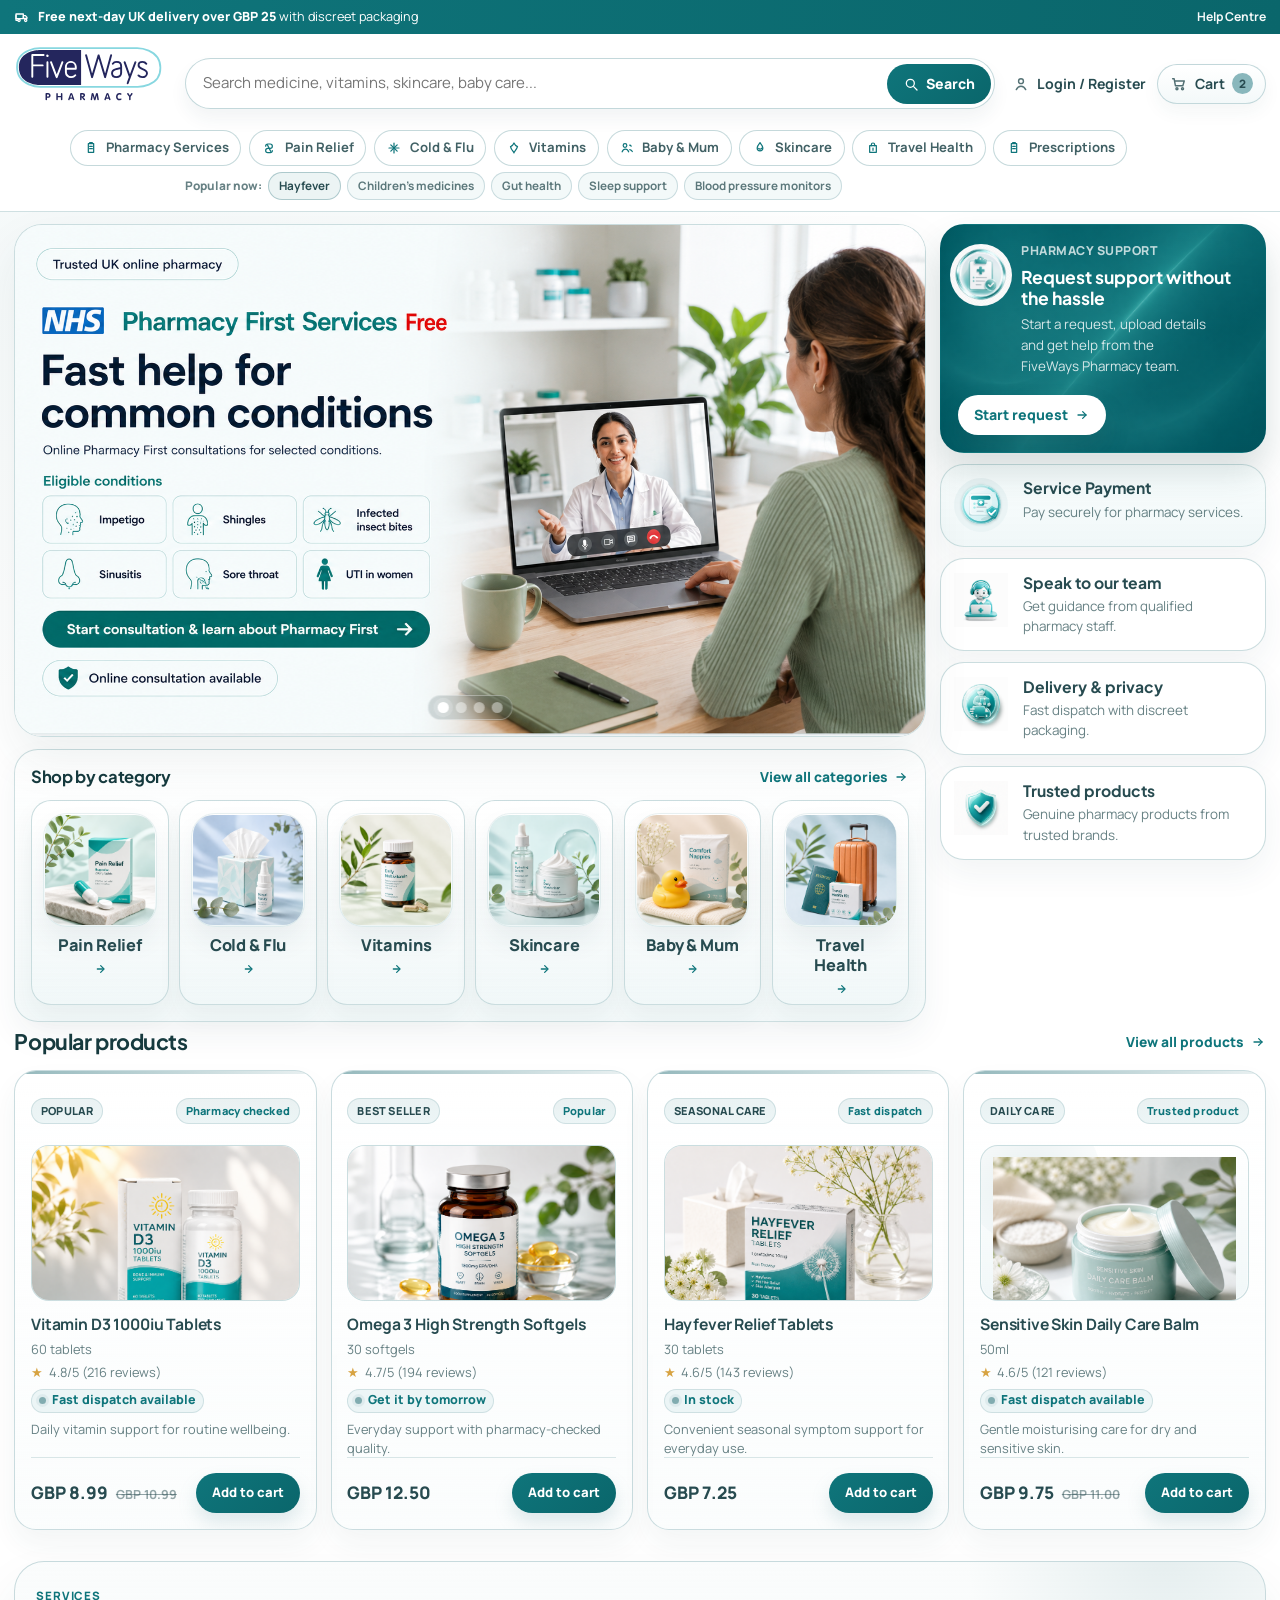
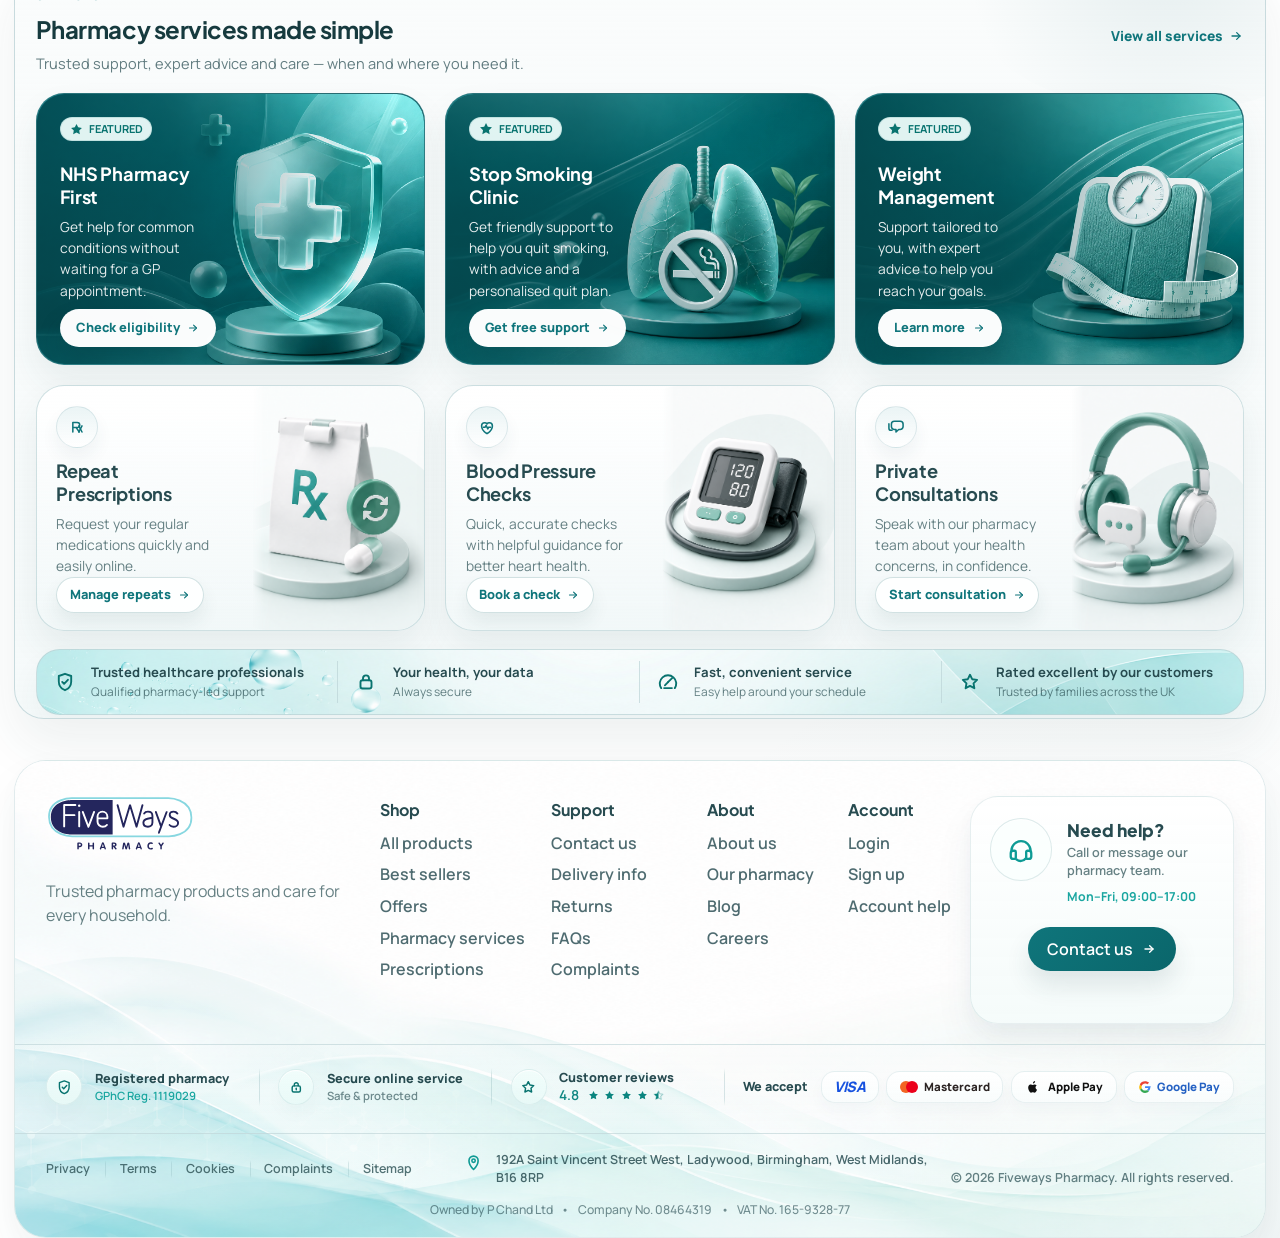
==== commit d843ab1e: "Refine header actions and service payment access" ====
--- a/index.html
+++ b/index.html
@@ -31,7 +31,6 @@
           <span><strong>Free next-day UK delivery over GBP 25</strong> with discreet packaging</span>
         </p>
         <div class="top-strip-links">
-          <a href="#" aria-label="Track order">Track Order</a>
           <a href="#" aria-label="Customer support">Help Centre</a>
         </div>
       </div>
@@ -82,19 +81,24 @@
         </form>
 
         <nav class="header-actions" aria-label="User actions">
-          <a class="header-action" href="#">
-            <svg viewBox="0 0 24 24" aria-hidden="true">
-              <circle cx="12" cy="8.25" r="3.25" />
-              <path d="M5.75 19.5c1.35-3.05 4.05-4.6 6.25-4.6s4.9 1.55 6.25 4.6" />
-            </svg>
-            <span>Login</span>
-          </a>
-          <a class="header-action" href="#">
-            <svg viewBox="0 0 24 24" aria-hidden="true">
-              <path d="M12 19.5l-6.2-5.95a4.3 4.3 0 0 1 6.2-5.9 4.3 4.3 0 0 1 6.2 5.9Z" />
-            </svg>
-            <span>Wishlist</span>
-          </a>
+          <div class="header-account">
+            <a class="header-action header-account__link" href="account.html" aria-label="Login or register">
+              <svg viewBox="0 0 24 24" aria-hidden="true">
+                <circle cx="12" cy="8.25" r="3.25" />
+                <path d="M5.75 19.5c1.35-3.05 4.05-4.6 6.25-4.6s4.9 1.55 6.25 4.6" />
+              </svg>
+              <span class="header-account__label">Login / Register</span>
+            </a>
+
+            <a class="header-action header-account__mobile-link" href="account.html" aria-label="Login / Register">
+              <svg viewBox="0 0 24 24" aria-hidden="true">
+                <circle cx="12" cy="8.25" r="3.25" />
+                <path d="M5.75 19.5c1.35-3.05 4.05-4.6 6.25-4.6s4.9 1.55 6.25 4.6" />
+              </svg>
+              <span class="sr-only">Login or register</span>
+            </a>
+          </div>
+
           <a href="#" class="cart-pill" aria-label="Shopping cart with 2 items">
             <svg viewBox="0 0 24 24" aria-hidden="true">
               <path d="M3.5 5h2l1.7 9.25h9.9L19 8H6.2" />
@@ -319,8 +323,8 @@
           <section class="mobile-menu-section" aria-labelledby="mobile-menu-account">
             <h2 class="mobile-menu-section-title" id="mobile-menu-account">Account</h2>
             <div class="mobile-menu-links">
-              <a href="#" class="mobile-menu-link">Login</a>
-              <a href="#" class="mobile-menu-link">Sign up</a>
+              <a href="login.html" class="mobile-menu-link">Login</a>
+              <a href="register.html" class="mobile-menu-link">Register</a>
               <a href="#" class="mobile-menu-link">Account help</a>
             </div>
           </section>
@@ -378,13 +382,12 @@
           <span>Search</span>
         </button>
       </form>
-      <a href="#" class="compact-menu" aria-label="Browse categories">
+      <a href="account.html" class="compact-account" aria-label="Login / Register">
         <svg viewBox="0 0 24 24" aria-hidden="true">
-          <path d="M5 7h14" />
-          <path d="M5 12h14" />
-          <path d="M5 17h14" />
+          <circle cx="12" cy="8.25" r="3.25" />
+          <path d="M5.75 19.5c1.35-3.05 4.05-4.6 6.25-4.6s4.9 1.55 6.25 4.6" />
         </svg>
-        <span>Categories</span>
+        <span class="compact-account-label">Login / Register</span>
       </a>
       <a href="#" class="compact-cart" aria-label="Shopping cart with 2 items">
         <svg viewBox="0 0 24 24" aria-hidden="true">
@@ -402,6 +405,22 @@
   <main>
     <section class="home-showcase hero container">
       <div class="home-main-stack">
+        <a href="service-payment.html" class="mobile-service-payment-banner" aria-label="Service Payment - Pay securely for pharmacy services.">
+          <span class="mobile-service-payment-banner__icon" aria-hidden="true">
+            <img src="./assets/images/right-icon-service-payment.svg" alt="" decoding="async" />
+          </span>
+          <span class="mobile-service-payment-banner__copy">
+            <strong>Service Payment</strong>
+            <small>Pay securely for pharmacy services.</small>
+          </span>
+          <span class="mobile-service-payment-banner__arrow" aria-hidden="true">
+            <svg viewBox="0 0 24 24">
+              <path d="M7 12h10" />
+              <path d="M12 7l5 5-5 5" />
+            </svg>
+          </span>
+        </a>
+
         <section class="hero-panel hero-carousel" role="region" aria-roledescription="carousel" aria-label="Featured pharmacy services">
           <div class="hero-carousel__slides">
             <div class="hero-carousel__slide is-active" data-slide-title="Pharmacy First Services" aria-hidden="false">
@@ -669,15 +688,15 @@
           </a>
         </article>
 
-        <article class="side-card">
+        <a href="service-payment.html" class="side-card side-card--service-payment" aria-label="Service Payment - Pay securely for pharmacy services.">
           <div class="side-card-icon" aria-hidden="true">
-            <img src="./assets/images/right-icon-manage-repeats.png" alt="" decoding="async" />
+            <img src="./assets/images/right-icon-service-payment.svg" alt="" decoding="async" />
           </div>
           <div class="side-card-copy">
-            <h3>Manage repeats</h3>
-            <p>Request and track repeat prescription support.</p>
-          </div>
-        </article>
+            <h3>Service Payment</h3>
+            <p>Pay securely for pharmacy services.</p>
+          </div>
+        </a>
 
         <article class="side-card">
           <div class="side-card-icon" aria-hidden="true">
@@ -1229,33 +1248,54 @@
   </footer>
 
   <script>
-    // Toggle a compact sticky header after the main header scrolls away.
+    // Toggle the compact sticky header based on scroll position, not scroll speed.
     (() => {
       const sentinel = document.querySelector(".compact-header-sentinel");
       if (!sentinel) return;
 
+      const stickyOffset = 10;
+      let stickyThreshold = 0;
+      let scrollFrame = null;
+      let measureFrame = null;
+
       const toggleStickyHeader = (active) => {
         document.body.classList.toggle("compact-header-active", active);
       };
 
-      if ("IntersectionObserver" in window) {
-        const observer = new IntersectionObserver((entries) => {
-          const entry = entries[0];
-          toggleStickyHeader(!entry.isIntersecting && entry.boundingClientRect.top < 0);
-        }, {
-          threshold: 0,
-          rootMargin: "-10px 0px 0px 0px",
+      const measureStickyThreshold = () => {
+        stickyThreshold = Math.max(0, Math.round(sentinel.getBoundingClientRect().top + window.scrollY - stickyOffset));
+      };
+
+      const syncStickyHeader = () => {
+        toggleStickyHeader(window.scrollY >= stickyThreshold);
+      };
+
+      const requestStickySync = () => {
+        if (scrollFrame !== null) return;
+
+        scrollFrame = window.requestAnimationFrame(() => {
+          scrollFrame = null;
+          syncStickyHeader();
         });
-
-        observer.observe(sentinel);
-      } else {
-        const onScroll = () => {
-          toggleStickyHeader(window.scrollY > sentinel.offsetTop + 10);
-        };
-
-        onScroll();
-        window.addEventListener("scroll", onScroll, { passive: true });
-      }
+      };
+
+      const requestStickyMeasure = () => {
+        if (measureFrame !== null) return;
+
+        measureFrame = window.requestAnimationFrame(() => {
+          measureFrame = null;
+          measureStickyThreshold();
+          syncStickyHeader();
+        });
+      };
+
+      measureStickyThreshold();
+      syncStickyHeader();
+
+      window.addEventListener("scroll", requestStickySync, { passive: true });
+      window.addEventListener("resize", requestStickyMeasure);
+      window.addEventListener("orientationchange", requestStickyMeasure);
+      window.addEventListener("load", requestStickyMeasure, { once: true });
     })();
 
     // Open and close the mobile drawer menu from the hamburger button.
@@ -1346,7 +1386,7 @@
       const prevButton = carousel.querySelector(".hero-carousel__arrow--prev");
       const nextButton = carousel.querySelector(".hero-carousel__arrow--next");
       const status = carousel.querySelector(".hero-carousel__status");
-      const touchViewport = window.matchMedia("(hover: none) and (pointer: coarse)");
+      const mobileCarouselViewport = window.matchMedia("(max-width: 768px)");
 
       if (!slides.length || !dots.length || !prevButton || !nextButton) return;
 
@@ -1481,7 +1521,7 @@
       carousel.addEventListener("pointerdown", markPointerInteraction);
       carousel.addEventListener("touchstart", markPointerInteraction, { passive: true });
       carousel.addEventListener("touchstart", (event) => {
-        if (!touchViewport.matches || event.touches.length !== 1) return;
+        if (!mobileCarouselViewport.matches || event.touches.length !== 1) return;
 
         const touch = event.touches[0];
         touchStartX = touch.clientX;
@@ -1489,7 +1529,7 @@
         clearAutoplay();
       }, { passive: true });
       carousel.addEventListener("touchend", (event) => {
-        if (!touchViewport.matches || touchStartX === null || touchStartY === null || !event.changedTouches.length) {
+        if (!mobileCarouselViewport.matches || touchStartX === null || touchStartY === null || !event.changedTouches.length) {
           touchStartX = null;
           touchStartY = null;
           return;
--- a/styles.css
+++ b/styles.css
@@ -162,7 +162,7 @@
 .section-head a svg,
 .category-arrow svg,
 .compact-search button svg,
-.compact-menu svg,
+.compact-account svg,
 .compact-cart svg {
   width: 16px;
   height: 16px;
@@ -180,6 +180,7 @@
 .top-strip-links {
   display: flex;
   align-items: center;
+  justify-content: flex-end;
   gap: 1rem;
 }
 
@@ -317,6 +318,12 @@
   justify-self: end;
 }
 
+.header-account {
+  position: relative;
+  display: inline-flex;
+  align-items: center;
+}
+
 .header-action {
   display: inline-flex;
   align-items: center;
@@ -327,14 +334,27 @@
   white-space: nowrap;
 }
 
+.header-account__link {
+  padding: 0;
+  text-decoration: none;
+  background: transparent;
+}
+
 .header-action svg {
   width: 18px;
   height: 18px;
   color: rgba(var(--textdark-rgb), 0.78);
 }
 
-.header-action:hover {
+.header-action:hover,
+.header-account__link:hover,
+.header-account__link:focus-visible {
   color: var(--deep-teal);
+  outline: none;
+}
+
+.header-account__mobile-link {
+  display: none;
 }
 
 .cart-pill {
@@ -763,7 +783,7 @@
   cursor: pointer;
 }
 
-.compact-menu,
+.compact-account,
 .compact-cart {
   display: inline-flex;
   align-items: center;
@@ -778,6 +798,20 @@
   font-size: 0.82rem;
   font-weight: 800;
   white-space: nowrap;
+}
+
+.compact-account {
+  text-decoration: none;
+}
+
+.compact-account:hover,
+.compact-account:focus-visible,
+.compact-cart:hover,
+.compact-cart:focus-visible {
+  border-color: rgba(var(--secondary-rgb), 0.82);
+  background: rgba(var(--bgsoft-rgb), 0.88);
+  color: var(--deep-teal);
+  outline: none;
 }
 
 .compact-cart-count {
@@ -1303,18 +1337,94 @@
   z-index: -1;
 }
 
-@media (hover: none) and (pointer: coarse) {
-  .hero-carousel__controls {
-    display: none;
-  }
-}
-
 @media (max-width: 768px) {
   .hero-panel.hero-carousel {
     border-radius: 28px;
   }
 
+  .mobile-service-payment-banner {
+    display: grid;
+    grid-template-columns: auto minmax(0, 1fr) auto;
+    align-items: center;
+    gap: 0.72rem;
+    min-height: 78px;
+    padding: 0.84rem 0.94rem;
+    border: 1px solid rgba(var(--secondary-rgb), 0.22);
+    border-radius: 24px;
+    background: linear-gradient(180deg, rgba(249, 255, 255, 0.99), rgba(var(--bgsoft-rgb), 0.72));
+    box-shadow: 0 12px 24px rgba(var(--textdark-rgb), 0.055);
+    text-decoration: none;
+    color: inherit;
+  }
+
+  .mobile-service-payment-banner__icon {
+    display: inline-flex;
+    align-items: center;
+    justify-content: center;
+    width: 3rem;
+    height: 3rem;
+    border-radius: 18px;
+    background: rgba(255, 255, 255, 0.82);
+    box-shadow:
+      inset 0 0 0 1px rgba(var(--secondary-rgb), 0.12),
+      0 10px 20px rgba(var(--textdark-rgb), 0.05);
+  }
+
+  .mobile-service-payment-banner__icon img {
+    display: block;
+    width: 2.5rem;
+    height: 2.5rem;
+    object-fit: contain;
+  }
+
+  .mobile-service-payment-banner__copy {
+    display: grid;
+    gap: 0.14rem;
+    min-width: 0;
+  }
+
+  .mobile-service-payment-banner__copy strong {
+    color: var(--text-dark);
+    font-family: "Plus Jakarta Sans", sans-serif;
+    font-size: 0.97rem;
+    line-height: 1.18;
+  }
+
+  .mobile-service-payment-banner__copy small {
+    color: rgba(var(--textdark-rgb), 0.78);
+    font-size: 0.79rem;
+    line-height: 1.38;
+  }
+
+  .mobile-service-payment-banner__arrow {
+    display: inline-flex;
+    align-items: center;
+    justify-content: center;
+    width: 2rem;
+    height: 2rem;
+    border-radius: 999px;
+    color: var(--deep-teal);
+    background: rgba(var(--bgsoft-rgb), 0.82);
+    box-shadow: inset 0 0 0 1px rgba(var(--secondary-rgb), 0.16);
+    flex: 0 0 auto;
+  }
+
+  .mobile-service-payment-banner__arrow svg {
+    width: 0.98rem;
+    height: 0.98rem;
+    fill: none;
+    stroke: currentColor;
+    stroke-width: 1.8;
+    stroke-linecap: round;
+    stroke-linejoin: round;
+  }
+
+  .side-card--service-payment {
+    display: none;
+  }
+
   .hero-carousel__controls {
+    display: none;
     padding: 0 0.72rem;
   }
 
@@ -1536,6 +1646,32 @@
   line-height: 1.55;
 }
 
+.side-card--service-payment {
+  grid-template-columns: 54px minmax(0, 1fr);
+  align-items: start;
+  background: linear-gradient(180deg, rgba(251, 255, 255, 0.995), rgba(var(--bgsoft-rgb), 0.72));
+  border-color: rgba(var(--secondary-rgb), 0.34);
+  text-decoration: none;
+  color: inherit;
+  cursor: pointer;
+}
+
+.side-card--service-payment .side-card-copy {
+  padding-right: 0.18rem;
+}
+
+.side-card--service-payment:hover,
+.side-card--service-payment:focus-visible {
+  border-color: rgba(var(--secondary-rgb), 0.52);
+  background: linear-gradient(180deg, rgba(252, 255, 255, 1), rgba(var(--bgsoft-rgb), 0.86));
+  box-shadow: 0 18px 30px rgba(var(--textdark-rgb), 0.09);
+  outline: none;
+}
+
+.mobile-service-payment-banner {
+  display: none;
+}
+
 .side-card-cta {
   grid-column: 1 / -1;
   display: inline-flex;
@@ -3451,6 +3587,10 @@
     display: none;
   }
 
+  .header-account__link .header-account__label {
+    display: inline;
+  }
+
   .search-bar input {
     padding: 0.78rem 0.88rem;
     font-size: 0.91rem;
@@ -3507,25 +3647,45 @@
 
   .compact-header-inner {
     min-height: var(--sticky-header-height-mobile);
-    grid-template-columns: auto minmax(0, 1fr) auto;
-    gap: 0.55rem;
+    grid-template-columns: auto minmax(0, 1fr) auto auto;
+    gap: 0.42rem;
+  }
+
+  .compact-brand {
+    display: inline-flex;
+    align-items: center;
+    min-width: 0;
   }
 
   .compact-brand-logo {
-    width: 90px;
-  }
-
-  .compact-menu {
+    width: 92px;
+    height: auto;
+  }
+
+  .compact-account {
+    width: 2rem;
+    min-width: 2rem;
+    height: 2rem;
+    min-height: 2rem;
+    padding: 0;
+    gap: 0;
+  }
+
+  .compact-search button span,
+  .compact-cart-label,
+  .compact-account-label {
     display: none;
   }
 
-  .compact-search button span,
-  .compact-cart-label {
-    display: none;
+  .compact-account svg {
+    width: 16px;
+    height: 16px;
   }
 
   .compact-search button {
-    padding: 0 0.72rem;
+    width: 2.3rem;
+    min-width: 2.3rem;
+    padding: 0;
   }
 
   .compact-cart {
@@ -3996,21 +4156,21 @@
   }
 
   .compact-header-inner {
-    gap: 0.42rem;
+    gap: 0.36rem;
   }
 
   .compact-brand-logo {
-    width: 82px;
+    width: 88px;
   }
 
   .compact-search input {
-    padding: 0.58rem 0.64rem;
-    font-size: 0.82rem;
+    padding: 0.54rem 0.58rem;
+    font-size: 0.8rem;
   }
 
   .compact-search button {
-    width: 2.4rem;
-    min-width: 2.4rem;
+    width: 2.2rem;
+    min-width: 2.2rem;
     justify-content: center;
     gap: 0;
     padding: 0;
@@ -4365,6 +4525,28 @@
 }
 
 @media (max-width: 480px) {
+  .header-shell {
+    display: block;
+    padding: 0.56rem 0 0.34rem;
+  }
+
+  .header-main {
+    position: sticky;
+    top: 0.32rem;
+    z-index: 42;
+    display: grid;
+    grid-template-columns: minmax(0, 1fr) auto minmax(0, 1fr);
+    align-items: center;
+    gap: 0.42rem 0.52rem;
+    padding: 0.42rem 0.46rem 0.5rem;
+    border: 1px solid rgba(var(--bordersoft-rgb), 0.82);
+    border-radius: 28px;
+    background: rgba(255, 255, 255, 0.94);
+    box-shadow: 0 12px 24px rgba(var(--textdark-rgb), 0.07);
+    backdrop-filter: blur(10px);
+    -webkit-backdrop-filter: blur(10px);
+  }
+
   .mobile-menu-drawer {
     width: min(22.75rem, calc(100vw - 0.7rem));
     border-radius: 0 28px 28px 0;
@@ -4403,8 +4585,8 @@
   }
 
   .top-strip-links {
-    display: grid;
-    grid-template-columns: repeat(2, minmax(0, 1fr));
+    display: flex;
+    justify-content: flex-end;
     width: 100%;
     gap: 0.48rem;
     align-items: start;
@@ -4413,9 +4595,6 @@
   .top-strip-links a {
     display: block;
     white-space: normal;
-  }
-
-  .top-strip-links a:last-child {
     text-align: right;
   }
 
@@ -4485,13 +4664,47 @@
     min-width: 0;
     justify-self: end;
     justify-content: flex-end;
-    gap: 0.34rem;
+    gap: 0.5rem;
+  }
+
+  .header-account__link {
+    display: none;
+  }
+
+  .header-account__mobile-link {
+    display: inline-flex;
+    align-items: center;
+    justify-content: center;
+    width: 2rem;
+    height: 2rem;
+    min-height: 2rem;
+    gap: 0;
+    padding: 0;
+    border: 1px solid rgba(var(--bordersoft-rgb), 0.88);
+    border-radius: 999px;
+    background: rgba(var(--bgsoft-rgb), 0.52);
+    color: var(--deep-teal);
+    box-shadow: 0 6px 12px rgba(var(--textdark-rgb), 0.04);
+    flex: 0 0 auto;
+  }
+
+  .header-account__mobile-link svg {
+    width: 16px;
+    height: 16px;
+  }
+
+  .header-account__mobile-link:hover,
+  .header-account__mobile-link:focus-visible {
+    transform: translateY(-1px);
+    border-color: rgba(var(--secondary-rgb), 0.82);
+    box-shadow: 0 12px 20px rgba(var(--textdark-rgb), 0.08);
+    color: var(--deep-teal);
+    outline: none;
   }
 
   .header-browse {
     position: relative;
-    grid-column: 1 / -1;
-    grid-row: 3;
+    margin-top: 0.54rem;
     width: 100%;
     max-width: 100%;
     min-width: 0;
@@ -4706,6 +4919,10 @@
     order: 1;
   }
 
+  .home-showcase.hero > .home-main-stack > .mobile-service-payment-banner {
+    order: 0;
+  }
+
   .home-showcase.hero > .home-main-stack > .mobile-service-cards {
     order: 2;
   }
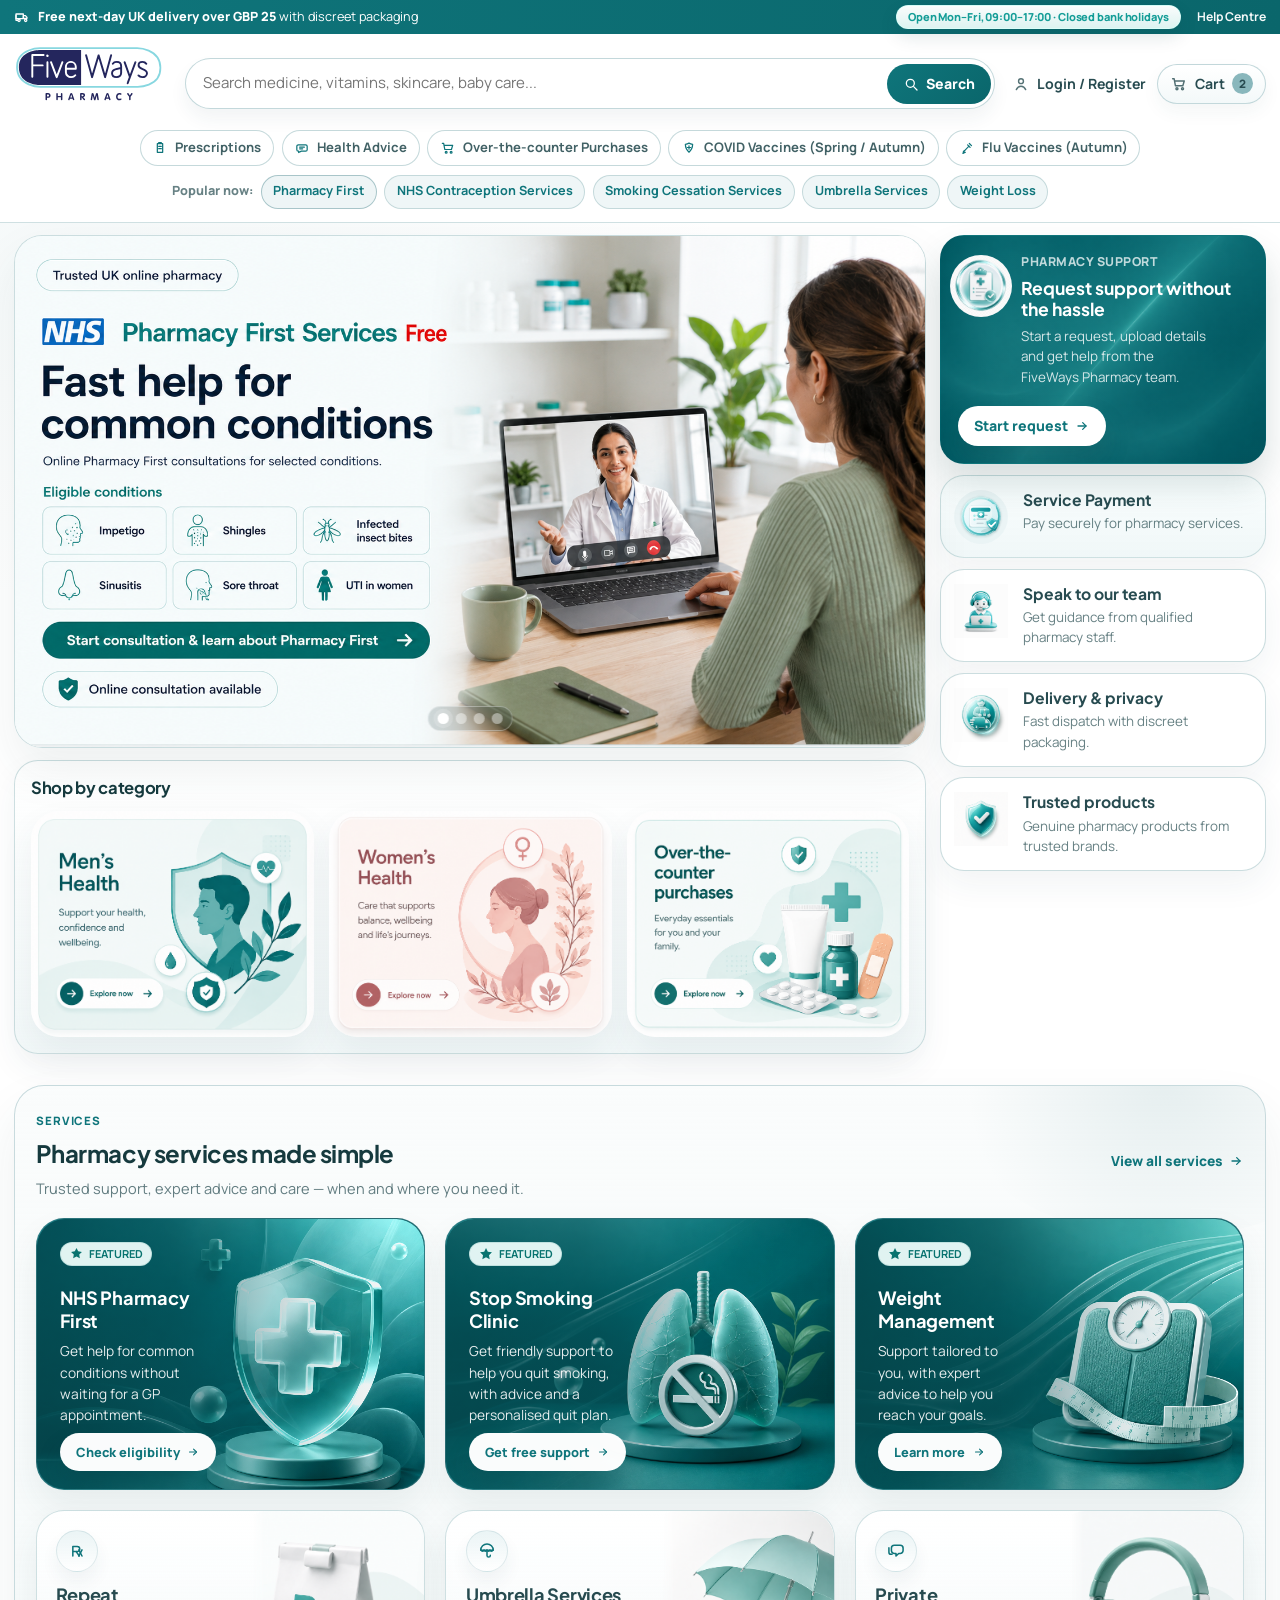
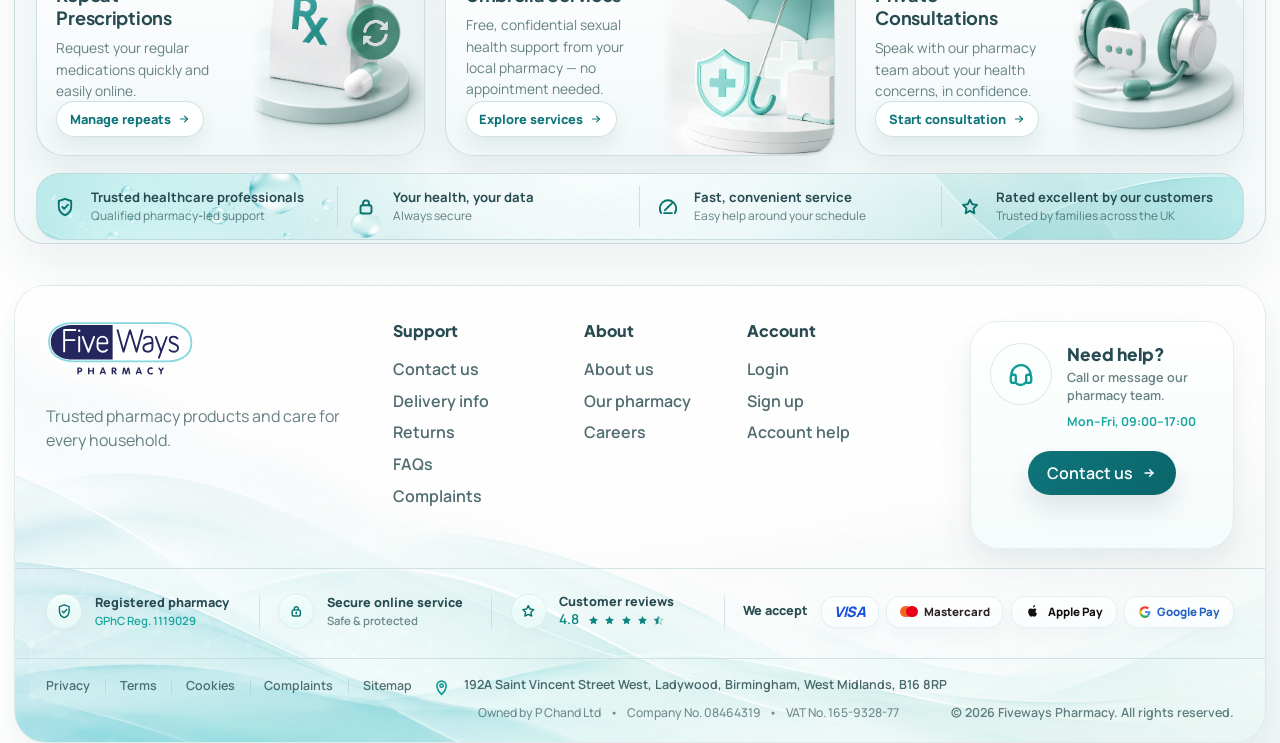
==== commit e25775ac: "Homepage calm redesign for Five Ways Pharmacy" ====
--- a/index.html
+++ b/index.html
@@ -31,6 +31,9 @@
           <span><strong>Free next-day UK delivery over GBP 25</strong> with discreet packaging</span>
         </p>
         <div class="top-strip-links">
+          <span class="top-strip-hours" aria-label="Opening hours">
+            Open Mon&ndash;Fri, 09:00&ndash;17:00 &middot; Closed bank holidays
+          </span>
           <a href="#" aria-label="Customer support">Help Centre</a>
         </div>
       </div>
@@ -113,8 +116,8 @@
 
       <div class="header-browse">
         <nav class="category-nav" aria-label="Main categories">
-          <div class="category-pill-dropdown">
-            <a href="#" aria-haspopup="true">
+          <div class="category-pill-dropdown category-pill-dropdown--desktop-hide">
+            <a href="pharmacy-services.html" aria-haspopup="true">
               <svg viewBox="0 0 24 24" aria-hidden="true">
                 <path d="M8 5.5h8v13H8z" />
                 <path d="M10 3.75h4" />
@@ -200,60 +203,55 @@
               </div>
             </div>
           </div>
-          <a href="#">
+          <div class="category-pill-dropdown category-pill-dropdown--compact category-pill-dropdown--prescriptions">
+            <a href="prescriptions.html" aria-haspopup="true">
+              <svg viewBox="0 0 24 24" aria-hidden="true">
+                <path d="M8 5.5h8v13H8z" />
+                <path d="M10 3.75h4" />
+                <path d="M10 9.5h4" />
+                <path d="M10 13h4" />
+              </svg>
+              <span>Prescriptions</span>
+            </a>
+
+            <div class="category-pill-dropdown-menu category-pill-dropdown-menu--compact" aria-label="Prescriptions menu">
+              <a href="emergency-prescriptions.html" class="category-pill-dropdown-link">Emergency prescriptions</a>
+              <a href="repeat-prescriptions.html" class="category-pill-dropdown-link">Repeat prescriptions</a>
+            </div>
+          </div>
+          <a href="health-advice.html">
             <svg viewBox="0 0 24 24" aria-hidden="true">
-              <path d="M7 9.25c0-1.8 1.45-3.25 3.25-3.25h3.5c1.8 0 3.25 1.45 3.25 3.25s-1.45 3.25-3.25 3.25h-3.5C8.45 12.5 7 13.95 7 15.75S8.45 19 10.25 19h3.5c1.8 0 3.25-1.45 3.25-3.25" />
-              <path d="M9.5 7l5 10" />
+              <path d="M6.5 7.25h11a2.25 2.25 0 0 1 2.25 2.25v5a2.25 2.25 0 0 1-2.25 2.25H11l-4 2v-2H6.5A2.25 2.25 0 0 1 4.25 14.5v-5A2.25 2.25 0 0 1 6.5 7.25Z" />
+              <path d="M8.5 10.75h7" />
+              <path d="M8.5 13.25h4.5" />
             </svg>
-            <span>Pain Relief</span>
+            <span>Health Advice</span>
           </a>
-          <a href="#">
+          <a href="#shop-by-category">
             <svg viewBox="0 0 24 24" aria-hidden="true">
-              <path d="M12 4.5v15" />
-              <path d="M7.25 7.25l9.5 9.5" />
-              <path d="M4.5 12h15" />
-              <path d="M7.25 16.75l9.5-9.5" />
+              <path d="M3.5 5h2l1.7 9.25h9.9L19 8H6.2" />
+              <circle cx="9.25" cy="18.25" r="1.35" />
+              <circle cx="16.7" cy="18.25" r="1.35" />
             </svg>
-            <span>Cold &amp; Flu</span>
+            <span>Over-the-counter Purchases</span>
           </a>
-          <a href="#">
+          <a href="covid-vaccines-spring-autumn.html">
             <svg viewBox="0 0 24 24" aria-hidden="true">
-              <path d="M12 4.5c1.2 3 3.2 4.45 5.25 5.5-1.45 5.2-5.65 7.45-5.25 9.5-.4-2.05-4.1-4.3-5.25-9.5C8.8 8.95 10.8 7.5 12 4.5Z" />
+              <path d="M12 4.75c1.95 1 3.95 1.45 5.45 1.7 0 6.2-3.45 10.05-5.45 11.8-2-1.75-5.45-5.6-5.45-11.8 1.5-.25 3.5-.7 5.45-1.7Z" />
+              <path d="M12 8.75v5" />
+              <path d="M9.5 11.25h5" />
             </svg>
-            <span>Vitamins</span>
+            <span>COVID Vaccines (Spring / Autumn)</span>
           </a>
-          <a href="#">
+          <a href="flu-vaccines-autumn.html">
             <svg viewBox="0 0 24 24" aria-hidden="true">
-              <circle cx="9" cy="8.25" r="2.75" />
-              <path d="M4.75 17.75c.95-2.55 2.9-3.95 4.85-3.95s3.9 1.4 4.85 3.95" />
-              <path d="M16 7.75a2.4 2.4 0 0 1 2.25 1.55" />
-              <path d="M16.2 14.35c1.45.25 2.85 1.2 3.75 2.9" />
+              <path d="M15.5 5.25 18.75 8.5" />
+              <path d="M8.4 15.85 15 9.25" />
+              <path d="M6.4 17.85 8.4 15.85" />
+              <path d="M12.9 7.35 16.65 11.1" />
+              <path d="M9.55 18.45 5.9 20.1l1.65-3.65" />
             </svg>
-            <span>Baby &amp; Mum</span>
-          </a>
-          <a href="#">
-            <svg viewBox="0 0 24 24" aria-hidden="true">
-              <path d="M12 3.8c2.85 3.55 4.25 6.1 4.25 8.3A4.25 4.25 0 0 1 12 16.35 4.25 4.25 0 0 1 7.75 12.1c0-2.2 1.4-4.75 4.25-8.3Z" />
-              <path d="M10 12.75c.65.65 1.25.9 2 .9 1 0 1.7-.45 2.35-1.25" />
-            </svg>
-            <span>Skincare</span>
-          </a>
-          <a href="#">
-            <svg viewBox="0 0 24 24" aria-hidden="true">
-              <path d="M7 8.5h10v10H7z" />
-              <path d="M9.5 8.5V7a2.5 2.5 0 0 1 5 0v1.5" />
-              <path d="M12 12v3.5" />
-            </svg>
-            <span>Travel Health</span>
-          </a>
-          <a href="#">
-            <svg viewBox="0 0 24 24" aria-hidden="true">
-              <path d="M8 5.5h8v13H8z" />
-              <path d="M10 3.75h4" />
-              <path d="M10 9.5h4" />
-              <path d="M10 13h4" />
-            </svg>
-            <span>Prescriptions</span>
+            <span>Flu Vaccines (Autumn)</span>
           </a>
           <a href="#" class="category-pill-popular">
             <svg viewBox="0 0 24 24" aria-hidden="true">
@@ -266,11 +264,11 @@
 
         <div class="quick-nav" aria-label="Popular shortcuts">
           <p>Popular now:</p>
-          <a href="#" class="quick-pill quick-pill--featured">Hayfever</a>
-          <a href="#" class="quick-pill">Children's medicines</a>
-          <a href="#" class="quick-pill">Gut health</a>
-          <a href="#" class="quick-pill">Sleep support</a>
-          <a href="#" class="quick-pill">Blood pressure monitors</a>
+          <a href="pharmacy-first.html" class="quick-pill quick-pill--featured">Pharmacy First</a>
+          <a href="nhs-contraception-services.html" class="quick-pill">NHS Contraception Services</a>
+          <a href="stop-smoking.html" class="quick-pill">Smoking Cessation Services</a>
+          <a href="umbrella-services.html" class="quick-pill">Umbrella Services</a>
+          <a href="weight-loss.html" class="quick-pill">Weight Loss</a>
         </div>
       </div>
     </div>
@@ -306,17 +304,19 @@
         </div>
 
         <div class="mobile-menu-body">
-          <section class="mobile-menu-section" aria-labelledby="mobile-menu-shop">
-            <h2 class="mobile-menu-section-title" id="mobile-menu-shop">Shop</h2>
+          <section class="mobile-menu-section" aria-labelledby="mobile-menu-services">
+            <h2 class="mobile-menu-section-title" id="mobile-menu-services">Services</h2>
             <div class="mobile-menu-links">
-              <a href="#" class="mobile-menu-link">All products</a>
-              <a href="#" class="mobile-menu-link">Pharmacy services</a>
-              <a href="#" class="mobile-menu-link">Pain relief</a>
-              <a href="#" class="mobile-menu-link">Cold &amp; Flu</a>
-              <a href="#" class="mobile-menu-link">Vitamins</a>
-              <a href="#" class="mobile-menu-link">Skincare</a>
-              <a href="#" class="mobile-menu-link">Baby &amp; Child</a>
-              <a href="#" class="mobile-menu-link">Popular now</a>
+              <a href="pharmacy-first.html" class="mobile-menu-link">Pharmacy First</a>
+              <a href="stop-smoking.html" class="mobile-menu-link">Smoking Cessation Services</a>
+              <a href="umbrella-services.html" class="mobile-menu-link">Umbrella Services</a>
+              <a href="weight-loss.html" class="mobile-menu-link">Weight Loss</a>
+              <a href="nhs-contraception-services.html" class="mobile-menu-link">NHS Contraception Services</a>
+              <a href="prescriptions.html" class="mobile-menu-link">Prescriptions</a>
+              <a href="health-advice.html" class="mobile-menu-link">Health Advice</a>
+              <a href="#shop-by-category" class="mobile-menu-link">Over-the-counter Purchases</a>
+              <a href="covid-vaccines-spring-autumn.html" class="mobile-menu-link">COVID Vaccines (Spring / Autumn)</a>
+              <a href="flu-vaccines-autumn.html" class="mobile-menu-link">Flu Vaccines (Autumn)</a>
             </div>
           </section>
 
@@ -405,7 +405,7 @@
   <main>
     <section class="home-showcase hero container">
       <div class="home-main-stack">
-        <a href="service-payment.html" class="mobile-service-payment-banner" aria-label="Service Payment - Pay securely for pharmacy services.">
+        <a href="service-payment.html" class="mobile-service-payment-banner" aria-label="Service Payment - pay securely for pharmacy services">
           <span class="mobile-service-payment-banner__icon" aria-hidden="true">
             <img src="./assets/images/right-icon-service-payment.svg" alt="" decoding="async" />
           </span>
@@ -527,7 +527,7 @@
           </a>
         </section>
 
-        <section class="category-section category-section--compact">
+        <section class="category-section category-section--compact" id="shop-by-category">
           <div class="section-head section-head--compact">
             <h2>Shop by category</h2>
             <a href="#">
@@ -666,6 +666,64 @@
               </div>
             </a>
           </div>
+
+          <div class="category-grid-desktop-preview" aria-label="Desktop shop by category preview">
+            <a href="#" class="category-desktop-preview-card category-desktop-preview-card--mens" aria-label="Men's Health">
+              <img
+                class="category-desktop-preview-card__image"
+                src="./assets/images/shop-category-redesign/desktop/mens-health.png"
+                alt=""
+                loading="eager"
+                fetchpriority="high"
+                decoding="async"
+              />
+            </a>
+
+            <a href="#" class="category-desktop-preview-card category-desktop-preview-card--womens" aria-label="Women's Health">
+              <img
+                class="category-desktop-preview-card__image"
+                src="./assets/images/shop-category-redesign/desktop/womens-health.png"
+                alt=""
+                loading="eager"
+                fetchpriority="high"
+                decoding="async"
+              />
+            </a>
+
+            <a href="#shop-by-category" class="category-desktop-preview-card category-desktop-preview-card--over-the-counter" aria-label="Over-the-counter Purchases">
+              <img
+                class="category-desktop-preview-card__image"
+                src="./assets/images/shop-category-redesign/desktop/over-the-counter-purchases.png"
+                alt=""
+                loading="eager"
+                fetchpriority="high"
+                decoding="async"
+              />
+            </a>
+          </div>
+
+          <div class="category-grid-mobile-preview" hidden aria-label="Mobile shop by category preview">
+            <a href="#" class="category-mobile-preview-card category-mobile-preview-card--mens" aria-label="Men's Health">
+              <span class="category-mobile-preview-card__media" aria-hidden="true">
+                <img class="category-mobile-preview-card__image" src="./assets/images/shop-category-redesign/mobile/mens-health.png" alt="" decoding="async" loading="lazy">
+              </span>
+              <span class="category-mobile-preview-card__title">Men&rsquo;s Health</span>
+            </a>
+
+            <a href="#" class="category-mobile-preview-card category-mobile-preview-card--womens" aria-label="Women's Health">
+              <span class="category-mobile-preview-card__media" aria-hidden="true">
+                <img class="category-mobile-preview-card__image" src="./assets/images/shop-category-redesign/mobile/womens-health.png" alt="" decoding="async" loading="lazy">
+              </span>
+              <span class="category-mobile-preview-card__title">Women&rsquo;s Health</span>
+            </a>
+
+            <a href="#shop-by-category" class="category-mobile-preview-card category-mobile-preview-card--over-the-counter" aria-label="Over-the-counter Purchases">
+              <span class="category-mobile-preview-card__media" aria-hidden="true">
+                <img class="category-mobile-preview-card__image" src="./assets/images/shop-category-redesign/mobile/over-the-counter-purchases.png" alt="" decoding="async" loading="lazy">
+              </span>
+              <span class="category-mobile-preview-card__title">Over-the-counter Purchases</span>
+            </a>
+          </div>
         </section>
       </div>
 
@@ -718,7 +776,7 @@
           </div>
         </article>
 
-        <article class="side-card">
+        <article class="side-card side-card--trusted-products">
           <div class="side-card-icon" aria-hidden="true">
             <img src="./assets/images/right-icon-trusted-products.png" alt="" decoding="async" />
           </div>
@@ -728,120 +786,6 @@
           </div>
         </article>
       </aside>
-    </section>
-
-    <section class="section products-section container">
-      <div class="section-head">
-        <h2>Popular products</h2>
-        <a href="#">
-          <span>View all products</span>
-          <svg viewBox="0 0 24 24" aria-hidden="true">
-            <path d="M6 12h12" />
-            <path d="M13 7l5 5-5 5" />
-          </svg>
-        </a>
-      </div>
-      <div class="product-grid">
-        <article class="product-card">
-          <div class="product-labels">
-            <p class="badge">Popular</p>
-            <p class="stock-tag">Pharmacy checked</p>
-          </div>
-          <div class="product-image">
-            <img
-              class="product-photo product-photo-vitamin"
-              src="./assets/images/popular-product-images/popular-vitamin-d3.png"
-              alt="Vitamin D3 supplement packaging"
-              width="1254"
-              height="1254"
-            />
-          </div>
-          <h3>Vitamin D3 1000iu Tablets</h3>
-          <p class="product-size">60 tablets</p>
-          <p class="rating">4.8/5 (216 reviews)</p>
-          <p class="dispatch">Fast dispatch available</p>
-          <p class="product-note">Daily vitamin support for routine wellbeing.</p>
-          <div class="product-meta">
-            <p class="price">GBP 8.99 <span>GBP 10.99</span></p>
-            <button>Add to cart</button>
-          </div>
-        </article>
-
-        <article class="product-card">
-          <div class="product-labels">
-            <p class="badge">Best seller</p>
-            <p class="stock-tag">Popular</p>
-          </div>
-          <div class="product-image">
-            <img
-              class="product-photo product-photo-omega"
-              src="./assets/images/popular-product-images/popular-omega-3..png"
-              alt="Omega 3 bottle product packaging"
-              width="1254"
-              height="1254"
-            />
-          </div>
-          <h3>Omega 3 High Strength Softgels</h3>
-          <p class="product-size">30 softgels</p>
-          <p class="rating">4.7/5 (194 reviews)</p>
-          <p class="dispatch">Get it by tomorrow</p>
-          <p class="product-note">Everyday support with pharmacy-checked quality.</p>
-          <div class="product-meta">
-            <p class="price">GBP 12.50</p>
-            <button>Add to cart</button>
-          </div>
-        </article>
-
-        <article class="product-card">
-          <div class="product-labels">
-            <p class="badge">Seasonal care</p>
-            <p class="stock-tag">Fast dispatch</p>
-          </div>
-          <div class="product-image">
-            <img
-              class="product-photo product-photo-hayfever"
-              src="./assets/images/popular-product-images/popular-hayfever-relief.png"
-              alt="Hayfever relief product packaging"
-              width="1254"
-              height="1254"
-            />
-          </div>
-          <h3>Hayfever Relief Tablets</h3>
-          <p class="product-size">30 tablets</p>
-          <p class="rating">4.6/5 (143 reviews)</p>
-          <p class="dispatch">In stock</p>
-          <p class="product-note">Convenient seasonal symptom support for everyday use.</p>
-          <div class="product-meta">
-            <p class="price">GBP 7.25</p>
-            <button>Add to cart</button>
-          </div>
-        </article>
-
-        <article class="product-card">
-          <div class="product-labels">
-            <p class="badge">Daily care</p>
-            <p class="stock-tag">Trusted product</p>
-          </div>
-          <div class="product-image">
-            <img
-              class="product-photo product-photo-jar"
-              src="./assets/images/popular-product-images/popular-sensitive-skin-balm.png"
-              alt="Sensitive skin daily care jar"
-              width="1254"
-              height="1254"
-            />
-          </div>
-          <h3>Sensitive Skin Daily Care Balm</h3>
-          <p class="product-size">50ml</p>
-          <p class="rating">4.6/5 (121 reviews)</p>
-          <p class="dispatch">Fast dispatch available</p>
-          <p class="product-note">Gentle moisturising care for dry and sensitive skin.</p>
-          <div class="product-meta">
-            <p class="price">GBP 9.75 <span>GBP 11.00</span></p>
-            <button>Add to cart</button>
-          </div>
-        </article>
-      </div>
     </section>
 
     <section class="section service-section container">
@@ -860,6 +804,107 @@
           </a>
         </div>
       <p class="section-intro">Trusted support, expert advice and care — when and where you need it.</p>
+      <div class="service-mobile-carousel" aria-label="Mobile pharmacy services">
+        <a href="pharmacy-first.html" class="service-mobile-card">
+          <img
+            class="service-mobile-card__image"
+            src="./assets/images/pharmacy-services-mobile/01-pharmacy-first.png"
+            alt="Pharmacy First"
+            loading="lazy"
+            decoding="async"
+          />
+        </a>
+
+        <a href="stop-smoking.html" class="service-mobile-card">
+          <img
+            class="service-mobile-card__image"
+            src="./assets/images/pharmacy-services-mobile/03-smoking-cessation-services.png"
+            alt="Smoking Cessation Services"
+            loading="lazy"
+            decoding="async"
+          />
+        </a>
+
+        <a href="umbrella-services.html" class="service-mobile-card">
+          <img
+            class="service-mobile-card__image"
+            src="./assets/images/pharmacy-services-mobile/04-umbrella-services.png"
+            alt="Umbrella Services"
+            loading="lazy"
+            decoding="async"
+          />
+        </a>
+
+        <a href="weight-loss.html" class="service-mobile-card">
+          <img
+            class="service-mobile-card__image"
+            src="./assets/images/pharmacy-services-mobile/05-weight-loss-support.png"
+            alt="Weight Loss"
+            loading="lazy"
+            decoding="async"
+          />
+        </a>
+
+        <a href="nhs-contraception-services.html" class="service-mobile-card">
+          <img
+            class="service-mobile-card__image"
+            src="./assets/images/pharmacy-services-mobile/02-nhs-contraception-services.png"
+            alt="NHS Contraception Services"
+            loading="lazy"
+            decoding="async"
+          />
+        </a>
+
+        <a href="covid-vaccines-spring-autumn.html" class="service-mobile-card">
+          <img
+            class="service-mobile-card__image"
+            src="./assets/images/pharmacy-services-mobile/09-covid-vaccines.png"
+            alt="COVID Vaccines"
+            loading="lazy"
+            decoding="async"
+          />
+        </a>
+
+        <a href="flu-vaccines-autumn.html" class="service-mobile-card">
+          <img
+            class="service-mobile-card__image"
+            src="./assets/images/pharmacy-services-mobile/10-flu-vaccines.png"
+            alt="Flu Vaccines"
+            loading="lazy"
+            decoding="async"
+          />
+        </a>
+
+        <a href="prescriptions.html" class="service-mobile-card">
+          <img
+            class="service-mobile-card__image"
+            src="./assets/images/pharmacy-services-mobile/06-prescriptions.png"
+            alt="Prescriptions"
+            loading="lazy"
+            decoding="async"
+          />
+        </a>
+
+        <a href="health-advice.html" class="service-mobile-card">
+          <img
+            class="service-mobile-card__image"
+            src="./assets/images/pharmacy-services-mobile/07-health-advice.png"
+            alt="Health Advice"
+            loading="lazy"
+            decoding="async"
+          />
+        </a>
+
+        <a href="#shop-by-category" class="service-mobile-card">
+          <img
+            class="service-mobile-card__image"
+            src="./assets/images/pharmacy-services-mobile/08-over-the-counter-purchases.png"
+            alt="Over-the-counter Purchases"
+            loading="lazy"
+            decoding="async"
+          />
+        </a>
+      </div>
       <div class="service-grid">
         <article class="service-card service-card--featured service-card--nhs">
           <div class="service-card__visual" aria-hidden="true">
@@ -948,23 +993,27 @@
           </div>
         </article>
 
-        <article class="service-card service-card--standard service-card--blood-pressure">
+        <article class="service-card service-card--standard service-card--umbrella">
           <div class="service-card__visual" aria-hidden="true">
-            <img class="service-card__image" src="./assets/images/pharmacy-services-made-simple/service-blood-pressure-checks.png" alt="" loading="lazy" decoding="async">
+            <img class="service-card__image" src="./assets/images/service-umbrella-services.png" alt="" loading="lazy" decoding="async">
           </div>
           <div class="service-card__content">
             <span class="service-card__icon-badge" aria-hidden="true">
               <svg viewBox="0 0 24 24">
-                <path d="M12 20s-6.5-4.1-6.5-9.2A3.8 3.8 0 0 1 9.3 7c1.2 0 2.1.46 2.7 1.34C12.6 7.46 13.5 7 14.7 7a3.8 3.8 0 0 1 3.8 3.8C18.5 15.9 12 20 12 20Z" />
-                <path d="M7.7 12.25h2.1l1.1-2.1 2.05 4.1 1.05-2h2.3" />
+                <path d="M4.5 11a7.5 7.5 0 0 1 15 0Z" />
+                <path d="M12 11v6.25a2 2 0 0 0 4 0" />
+                <path d="M8.5 11a1.8 1.8 0 0 1-3.5 0" />
+                <path d="M12 11a1.8 1.8 0 0 1-3.5 0" />
+                <path d="M15.5 11a1.8 1.8 0 0 1-3.5 0" />
+                <path d="M19 11a1.8 1.8 0 0 1-3.5 0" />
               </svg>
             </span>
             <div class="service-card__copy">
-              <h3>Blood Pressure Checks</h3>
-              <p>Quick, accurate checks with helpful guidance for better heart health.</p>
-            </div>
-            <a class="service-card__cta" href="#">
-              <span>Book a check</span>
+              <h3>Umbrella Services</h3>
+              <p>Free, confidential sexual health support from your local pharmacy — no appointment needed.</p>
+            </div>
+            <a class="service-card__cta" href="umbrella-services.html">
+              <span>Explore services</span>
               <svg viewBox="0 0 24 24" aria-hidden="true">
                 <path d="M6 12h12" />
                 <path d="M13 7l5 5-5 5" />
@@ -1073,35 +1122,63 @@
           </div>
           <div class="footer-nav-shell">
             <div class="footer-nav">
-              <div class="footer-nav-column">
-                <h4>Shop</h4>
-                <a href="#">All products</a>
-                <a href="#">Best sellers</a>
-                <a href="#">Offers</a>
-                <a href="#">Pharmacy services</a>
-                <a href="#">Prescriptions</a>
-              </div>
-              <div class="footer-nav-column">
-                <h4>Support</h4>
-                <a href="#">Contact us</a>
-                <a href="#">Delivery info</a>
-                <a href="#">Returns</a>
-                <a href="#">FAQs</a>
-                <a href="#">Complaints</a>
-              </div>
-              <div class="footer-nav-column">
-                <h4>About</h4>
-                <a href="#">About us</a>
-                <a href="#">Our pharmacy</a>
-                <a href="#">Blog</a>
-                <a href="#">Careers</a>
-              </div>
-              <div class="footer-nav-column">
-                <h4>Account</h4>
-                <a href="#">Login</a>
-                <a href="#">Sign up</a>
-                <a href="#">Account help</a>
-              </div>
+              <details class="footer-nav-column footer-nav-column--shop footer-nav-accordion" open>
+                <summary class="footer-nav-toggle">
+                  <span>Shop</span>
+                  <svg viewBox="0 0 24 24" aria-hidden="true">
+                    <path d="M7 10.5 12 15l5-4.5" />
+                  </svg>
+                </summary>
+                <div class="footer-nav-links">
+                  <a href="#">All products</a>
+                  <a href="#">Best sellers</a>
+                  <a href="#">Offers</a>
+                  <a href="#">Pharmacy services</a>
+                  <a href="#">Prescriptions</a>
+                </div>
+              </details>
+              <details class="footer-nav-column footer-nav-accordion" open>
+                <summary class="footer-nav-toggle">
+                  <span>Support</span>
+                  <svg viewBox="0 0 24 24" aria-hidden="true">
+                    <path d="M7 10.5 12 15l5-4.5" />
+                  </svg>
+                </summary>
+                <div class="footer-nav-links">
+                  <a href="#">Contact us</a>
+                  <a href="#">Delivery info</a>
+                  <a href="#">Returns</a>
+                  <a href="#">FAQs</a>
+                  <a href="#">Complaints</a>
+                </div>
+              </details>
+              <details class="footer-nav-column footer-nav-accordion" open>
+                <summary class="footer-nav-toggle">
+                  <span>About</span>
+                  <svg viewBox="0 0 24 24" aria-hidden="true">
+                    <path d="M7 10.5 12 15l5-4.5" />
+                  </svg>
+                </summary>
+                <div class="footer-nav-links">
+                  <a href="#">About us</a>
+                  <a href="#">Our pharmacy</a>
+                  <a href="#" class="footer-link--desktop-hide">Blog</a>
+                  <a href="#">Careers</a>
+                </div>
+              </details>
+              <details class="footer-nav-column footer-nav-accordion" open>
+                <summary class="footer-nav-toggle">
+                  <span>Account</span>
+                  <svg viewBox="0 0 24 24" aria-hidden="true">
+                    <path d="M7 10.5 12 15l5-4.5" />
+                  </svg>
+                </summary>
+                <div class="footer-nav-links">
+                  <a href="#">Login</a>
+                  <a href="#">Sign up</a>
+                  <a href="#">Account help</a>
+                </div>
+              </details>
             </div>
           </div>
           <aside class="footer-help-card">
@@ -1298,6 +1375,91 @@
       window.addEventListener("load", requestStickyMeasure, { once: true });
     })();
 
+    // Keep the mobile homepage section order aligned with the support-first layout.
+    (() => {
+      const categorySection = document.getElementById("shop-by-category");
+      const serviceSection = document.querySelector(".service-section");
+      const heroShowcase = document.querySelector(".home-showcase.hero");
+      const heroSide = document.querySelector(".home-showcase.hero > .hero-side");
+      const homeMainStack = document.querySelector(".home-showcase.hero > .home-main-stack");
+      const mobileViewport = window.matchMedia("(max-width: 560px)");
+
+      if (!categorySection || !serviceSection || !heroShowcase || !heroSide || !homeMainStack) return;
+
+      const categoryOriginalAnchor = document.createComment("shop-by-category-original");
+      const serviceOriginalAnchor = document.createComment("service-section-original");
+      const serviceMobileAnchor = document.createComment("service-section-mobile");
+      const categoryMobileAnchor = document.createComment("shop-by-category-mobile");
+
+      homeMainStack.insertBefore(categoryOriginalAnchor, categorySection);
+      serviceSection.parentNode.insertBefore(serviceOriginalAnchor, serviceSection);
+      heroShowcase.insertBefore(serviceMobileAnchor, heroSide);
+      heroShowcase.insertBefore(categoryMobileAnchor, heroSide.nextSibling);
+
+      const reorderMobileSections = () => {
+        if (mobileViewport.matches) {
+          if (serviceMobileAnchor.parentNode && serviceSection.nextSibling !== serviceMobileAnchor) {
+            serviceMobileAnchor.parentNode.insertBefore(serviceSection, serviceMobileAnchor);
+          }
+
+          if (categoryMobileAnchor.parentNode && categorySection.nextSibling !== categoryMobileAnchor) {
+            categoryMobileAnchor.parentNode.insertBefore(categorySection, categoryMobileAnchor);
+          }
+
+          return;
+        }
+
+        if (serviceOriginalAnchor.parentNode && serviceSection.previousSibling !== serviceOriginalAnchor) {
+          serviceOriginalAnchor.parentNode.insertBefore(serviceSection, serviceOriginalAnchor.nextSibling);
+        }
+
+        if (categoryOriginalAnchor.parentNode && categorySection.previousSibling !== categoryOriginalAnchor) {
+          categoryOriginalAnchor.parentNode.insertBefore(categorySection, categoryOriginalAnchor.nextSibling);
+        }
+      };
+
+      reorderMobileSections();
+
+      if (typeof mobileViewport.addEventListener === "function") {
+        mobileViewport.addEventListener("change", reorderMobileSections);
+      } else if (typeof mobileViewport.addListener === "function") {
+        mobileViewport.addListener(reorderMobileSections);
+      }
+    })();
+
+    // Keep footer menu sections open on desktop and collapsed as accordions on mobile.
+    (() => {
+      const footerAccordions = Array.from(document.querySelectorAll(".footer-nav-accordion"));
+      const footerAccordionViewport = window.matchMedia("(max-width: 980px)");
+      let accordionMode = null;
+
+      if (!footerAccordions.length) return;
+
+      const syncFooterAccordions = () => {
+        const nextMode = footerAccordionViewport.matches ? "mobile" : "desktop";
+        if (nextMode === accordionMode) return;
+
+        accordionMode = nextMode;
+
+        footerAccordions.forEach((accordion) => {
+          if (nextMode === "desktop") {
+            accordion.setAttribute("open", "");
+            return;
+          }
+
+          accordion.removeAttribute("open");
+        });
+      };
+
+      syncFooterAccordions();
+
+      if (typeof footerAccordionViewport.addEventListener === "function") {
+        footerAccordionViewport.addEventListener("change", syncFooterAccordions);
+      } else if (typeof footerAccordionViewport.addListener === "function") {
+        footerAccordionViewport.addListener(syncFooterAccordions);
+      }
+    })();
+
     // Open and close the mobile drawer menu from the hamburger button.
     (() => {
       const menuToggle = document.querySelector(".mobile-menu-toggle");
--- a/styles.css
+++ b/styles.css
@@ -184,6 +184,25 @@
   gap: 1rem;
 }
 
+.top-strip-hours {
+  display: inline-flex;
+  align-items: center;
+  justify-content: center;
+  padding: 0.26rem 0.68rem;
+  border-radius: 999px;
+  border: 1px solid rgba(211, 255, 249, 0.72);
+  background: linear-gradient(180deg, rgba(255, 255, 255, 0.98), rgba(239, 255, 252, 0.92));
+  box-shadow:
+    inset 0 1px 0 rgba(255, 255, 255, 0.32),
+    0 8px 18px rgba(4, 57, 62, 0.12);
+  color: #149d97;
+  font-size: 0.69rem;
+  font-weight: 800;
+  line-height: 1.18;
+  letter-spacing: -0.01em;
+  text-align: center;
+}
+
 .top-strip-links a {
   font-size: 0.76rem;
   font-weight: 700;
@@ -515,6 +534,45 @@
   transform: translateY(0);
 }
 
+.category-pill-dropdown--compact::after {
+  width: 100%;
+  height: 0.56rem;
+}
+
+.category-pill-dropdown-menu--compact {
+  width: 15.5rem;
+  min-width: 15.5rem;
+  padding: 0.48rem;
+  display: grid;
+  grid-template-columns: 1fr;
+  gap: 0.18rem;
+  border-radius: 18px;
+  box-shadow: 0 16px 32px rgba(var(--textdark-rgb), 0.08);
+}
+
+.category-pill-dropdown-menu--compact::before {
+  left: 1.3rem;
+}
+
+.category-pill-dropdown-menu--compact .category-pill-dropdown-link {
+  min-height: 38px;
+  padding: 0.5rem 0.72rem;
+  border-radius: 12px;
+  border: 1px solid transparent;
+  font-size: 0.8rem;
+  font-weight: 700;
+}
+
+.category-pill-dropdown-menu--compact .category-pill-dropdown-link:not(:last-child) {
+  box-shadow: inset 0 -1px 0 rgba(var(--secondary-rgb), 0.18);
+}
+
+.category-pill-dropdown-menu--compact .category-pill-dropdown-link:hover,
+.category-pill-dropdown-menu--compact .category-pill-dropdown-link:focus-visible {
+  border-color: rgba(var(--secondary-rgb), 0.28);
+  background: rgba(var(--bgsoft-rgb), 0.52);
+}
+
 .category-pill-dropdown-section {
   min-width: 0;
 }
@@ -668,38 +726,46 @@
 }
 
 .quick-nav {
-  gap: 0.38rem;
+  gap: 0.46rem;
+  padding: 0.14rem 0 0.18rem;
 }
 
 .quick-nav p {
   margin: 0;
+  display: inline-flex;
+  align-items: center;
+  min-height: 34px;
   color: rgba(var(--textdark-rgb), 0.7);
-  font-size: 0.74rem;
+  font-size: 0.79rem;
   font-weight: 800;
 }
 
 .quick-pill {
   display: inline-flex;
   align-items: center;
-  min-height: 28px;
-  padding: 0 0.62rem;
-  border: 1px solid rgba(var(--bordersoft-rgb), 0.8);
+  justify-content: center;
+  min-height: 34px;
+  padding: 0.34rem 0.72rem;
+  border: 1px solid rgba(var(--bordersoft-rgb), 0.86);
   border-radius: 999px;
-  background: rgba(var(--bgsoft-rgb), 0.58);
-  color: rgba(var(--textdark-rgb), 0.74);
-  font-size: 0.73rem;
+  background: rgba(var(--bgsoft-rgb), 0.76);
+  color: var(--deep-teal);
+  font-size: 0.79rem;
   font-weight: 700;
+  transition: transform 0.18s ease, border-color 0.18s ease, background 0.18s ease, box-shadow 0.18s ease;
 }
 
 .quick-pill:hover {
   transform: translateY(-1px);
-  background: rgba(var(--bgsoft-rgb), 0.9);
+  border-color: rgba(var(--secondary-rgb), 0.82);
+  background: rgba(var(--bgsoft-rgb), 0.92);
+  box-shadow: 0 8px 16px rgba(var(--textdark-rgb), 0.05);
 }
 
 .quick-pill--featured {
-  color: var(--text-dark);
-  border-color: rgba(var(--secondary-rgb), 0.55);
-  background: rgba(var(--primary-rgb), 0.16);
+  color: var(--deep-teal);
+  border-color: rgba(var(--secondary-rgb), 0.6);
+  background: rgba(var(--primary-rgb), 0.14);
 }
 
 .compact-header {
@@ -1346,11 +1412,13 @@
     display: grid;
     grid-template-columns: auto minmax(0, 1fr) auto;
     align-items: center;
-    gap: 0.72rem;
-    min-height: 78px;
-    padding: 0.84rem 0.94rem;
+    width: 100%;
+    gap: 0.68rem;
+    min-height: 60px;
+    margin: 0.12rem 0 0.22rem;
+    padding: 0.72rem 0.86rem;
     border: 1px solid rgba(var(--secondary-rgb), 0.22);
-    border-radius: 24px;
+    border-radius: 22px;
     background: linear-gradient(180deg, rgba(249, 255, 255, 0.99), rgba(var(--bgsoft-rgb), 0.72));
     box-shadow: 0 12px 24px rgba(var(--textdark-rgb), 0.055);
     text-decoration: none;
@@ -1363,17 +1431,17 @@
     justify-content: center;
     width: 3rem;
     height: 3rem;
-    border-radius: 18px;
-    background: rgba(255, 255, 255, 0.82);
+    border-radius: 999px;
+    background: rgba(255, 255, 255, 0.76);
     box-shadow:
-      inset 0 0 0 1px rgba(var(--secondary-rgb), 0.12),
-      0 10px 20px rgba(var(--textdark-rgb), 0.05);
+      inset 0 0 0 1px rgba(var(--secondary-rgb), 0.14),
+      0 8px 16px rgba(var(--textdark-rgb), 0.04);
   }
 
   .mobile-service-payment-banner__icon img {
     display: block;
-    width: 2.5rem;
-    height: 2.5rem;
+    width: 1.95rem;
+    height: 1.95rem;
     object-fit: contain;
   }
 
@@ -1384,34 +1452,34 @@
   }
 
   .mobile-service-payment-banner__copy strong {
-    color: var(--text-dark);
+    color: var(--deep-teal);
     font-family: "Plus Jakarta Sans", sans-serif;
-    font-size: 0.97rem;
+    font-size: 0.94rem;
     line-height: 1.18;
   }
 
   .mobile-service-payment-banner__copy small {
-    color: rgba(var(--textdark-rgb), 0.78);
-    font-size: 0.79rem;
-    line-height: 1.38;
+    color: rgba(var(--textdark-rgb), 0.72);
+    font-size: 0.76rem;
+    line-height: 1.34;
   }
 
   .mobile-service-payment-banner__arrow {
     display: inline-flex;
     align-items: center;
     justify-content: center;
-    width: 2rem;
-    height: 2rem;
-    border-radius: 999px;
+    width: 1.45rem;
+    height: 1.45rem;
+    border-radius: 0;
     color: var(--deep-teal);
-    background: rgba(var(--bgsoft-rgb), 0.82);
-    box-shadow: inset 0 0 0 1px rgba(var(--secondary-rgb), 0.16);
+    background: transparent;
+    box-shadow: none;
     flex: 0 0 auto;
   }
 
   .mobile-service-payment-banner__arrow svg {
-    width: 0.98rem;
-    height: 0.98rem;
+    width: 1.08rem;
+    height: 1.08rem;
     fill: none;
     stroke: currentColor;
     stroke-width: 1.8;
@@ -1419,7 +1487,7 @@
     stroke-linejoin: round;
   }
 
-  .side-card--service-payment {
+  .hero-side .side-card--service-payment {
     display: none;
   }
 
@@ -1668,8 +1736,10 @@
   outline: none;
 }
 
-.mobile-service-payment-banner {
-  display: none;
+@media (min-width: 769px) {
+  .mobile-service-payment-banner {
+    display: none;
+  }
 }
 
 .side-card-cta {
@@ -1844,6 +1914,14 @@
 
 .category-card:hover .category-arrow {
   transform: translateX(2px);
+}
+
+.category-grid-desktop-preview {
+  display: none;
+}
+
+.category-desktop-preview-card {
+  display: none;
 }
 
 .products-section {
@@ -2450,7 +2528,7 @@
   object-position: 100% 64%;
 }
 
-.service-card--blood-pressure .service-card__image {
+.service-card--umbrella .service-card__image {
   object-position: 100% 58%;
 }
 
@@ -2588,6 +2666,10 @@
   stroke-linejoin: round;
 }
 
+.service-mobile-carousel {
+  display: none;
+}
+
 .service-trust-item strong,
 .service-trust-item small {
   display: block;
@@ -2795,6 +2877,48 @@
   padding: 0;
 }
 
+.footer-nav-toggle {
+  display: flex;
+  align-items: center;
+  justify-content: space-between;
+  gap: 0.6rem;
+  width: 100%;
+  padding: 0;
+  border: 0;
+  background: transparent;
+  color: var(--text-dark);
+  cursor: default;
+  list-style: none;
+}
+
+.footer-nav-toggle::-webkit-details-marker {
+  display: none;
+}
+
+.footer-nav-toggle span {
+  margin: 0 0 0.56rem;
+  color: var(--text-dark);
+  font-family: "Plus Jakarta Sans", sans-serif;
+  font-size: 1rem;
+  font-weight: 800;
+  line-height: 1.12;
+}
+
+.footer-nav-toggle svg {
+  display: none;
+  width: 15px;
+  height: 15px;
+  stroke: currentColor;
+  stroke-width: 1.9;
+  fill: none;
+  stroke-linecap: round;
+  stroke-linejoin: round;
+}
+
+.footer-nav-links {
+  padding-top: 0.02rem;
+}
+
 .footer-nav a {
   display: block;
   margin: 0.48rem 0;
@@ -2805,6 +2929,95 @@
 
 .footer-nav a:hover {
   color: var(--deep-teal);
+}
+
+@media (min-width: 981px) {
+  .footer-nav-shell {
+    margin-left: 0;
+    max-width: 32rem;
+    padding-left: 0;
+  }
+
+  .footer-nav {
+    grid-template-columns:
+      minmax(9rem, 1.08fr)
+      minmax(7.8rem, 0.9fr)
+      minmax(8.2rem, 0.96fr);
+    gap: 1.05rem;
+  }
+
+  .footer-nav-column--shop {
+    display: none;
+  }
+
+  .footer-nav a.footer-link--desktop-hide {
+    display: none;
+  }
+}
+
+@media (min-width: 1121px) {
+  .category-section--compact .section-head {
+    justify-content: flex-start;
+  }
+
+  .category-section--compact .section-head a {
+    display: none;
+  }
+
+  .category-section--compact > .category-grid {
+    display: none;
+  }
+
+  .category-grid-desktop-preview {
+    display: grid;
+    grid-template-columns: repeat(3, minmax(0, 1fr));
+    gap: 0.94rem;
+  }
+
+  .category-desktop-preview-card {
+    position: relative;
+    display: block;
+    min-height: 0;
+    padding: 0;
+    border: none;
+    border-radius: 28px;
+    overflow: hidden;
+    text-decoration: none;
+    background: transparent;
+    background-repeat: no-repeat;
+    background-position: center;
+    background-size: cover;
+    box-shadow: 0 16px 34px rgba(var(--textdark-rgb), 0.07);
+    transition: transform 0.22s ease, box-shadow 0.22s ease;
+  }
+
+  .category-desktop-preview-card--mens {
+    aspect-ratio: 1402 / 1122;
+    background-image: url("./assets/images/shop-category-redesign/desktop/mens-health.png");
+  }
+
+  .category-desktop-preview-card--womens {
+    aspect-ratio: 1402 / 1122;
+    background-image: url("./assets/images/shop-category-redesign/desktop/womens-health.png");
+  }
+
+  .category-desktop-preview-card--over-the-counter {
+    aspect-ratio: 1402 / 1122;
+    background-image: url("./assets/images/shop-category-redesign/desktop/over-the-counter-purchases.png");
+  }
+
+  .category-desktop-preview-card__image {
+    display: none;
+  }
+
+  .category-desktop-preview-card__label {
+    display: none;
+  }
+
+  .category-desktop-preview-card:hover {
+    transform: translateY(-2px);
+    box-shadow: 0 20px 38px rgba(var(--textdark-rgb), 0.1);
+  }
 }
 
 .footer-badges {
@@ -3292,6 +3505,51 @@
   margin: 0 0.42rem;
 }
 
+@media (min-width: 1121px) {
+  .footer-bottom {
+    grid-template-columns: max-content minmax(0, 1fr) max-content;
+    grid-template-areas:
+      "links address ."
+      ". company copyright";
+    align-items: center;
+    column-gap: 1.42rem;
+    row-gap: 0.42rem;
+  }
+
+  .footer-bottom-main {
+    display: contents;
+  }
+
+  .footer-legal-links {
+    grid-area: links;
+    align-self: center;
+  }
+
+  .footer-address {
+    grid-area: address;
+    justify-self: center;
+    align-self: center;
+    max-width: none;
+  }
+
+  .footer-address p {
+    white-space: nowrap;
+  }
+
+  .footer-company-details {
+    grid-area: company;
+    justify-self: center;
+    align-self: center;
+  }
+
+  .footer-copyright {
+    grid-area: copyright;
+    justify-self: end;
+    align-self: center;
+    padding-top: 0;
+  }
+}
+
 @keyframes float-soft {
   0%,
   100% {
@@ -3328,9 +3586,17 @@
     width: 100%;
     justify-content: center;
   }
+
+  .category-pill-dropdown-menu--compact {
+    display: none;
+  }
 }
 
 @media (max-width: 1120px) {
+  .category-pill-dropdown-menu--compact {
+    display: none;
+  }
+
   .container {
     width: min(1360px, calc(100% - 1.45rem));
   }
@@ -3537,6 +3803,43 @@
   }
 }
 
+@media (min-width: 1121px) {
+  .header-browse {
+    grid-column: 1 / -1;
+  }
+
+  .category-nav > .category-pill-dropdown--desktop-hide {
+    display: none;
+  }
+
+  .category-nav {
+    justify-content: center;
+    flex-wrap: wrap;
+    row-gap: 0.48rem;
+    margin-left: 0;
+    white-space: normal;
+    overflow: visible;
+  }
+
+  .quick-nav {
+    justify-content: center;
+    flex-wrap: wrap;
+    row-gap: 0.46rem;
+    white-space: normal;
+    overflow: visible;
+    transform: translateX(-30px);
+  }
+
+  .category-nav > a,
+  .category-nav > .category-pill-dropdown,
+  .category-nav > .category-pill-dropdown > a,
+  .quick-nav p,
+  .quick-pill {
+    flex: 0 0 auto;
+    white-space: nowrap;
+  }
+}
+
 @media (max-width: 720px) {
   html {
     scroll-padding-top: calc(var(--sticky-header-height-mobile) + 12px);
@@ -3554,6 +3857,11 @@
   .top-strip-message {
     font-size: 0.76rem;
     white-space: normal;
+  }
+
+  .top-strip-hours {
+    padding: 0.24rem 0.6rem;
+    font-size: 0.66rem;
   }
 
   .top-strip-links {
@@ -3636,13 +3944,19 @@
   }
 
   .quick-nav {
-    gap: 0.45rem;
+    gap: 0.44rem;
+    padding: 0.12rem 0 0.16rem;
+  }
+
+  .quick-nav p {
+    min-height: 32px;
+    font-size: 0.76rem;
   }
 
   .quick-pill {
-    min-height: 26px;
-    padding: 0 0.58rem;
-    font-size: 0.72rem;
+    min-height: 32px;
+    padding: 0.32rem 0.66rem;
+    font-size: 0.76rem;
   }
 
   .compact-header-inner {
@@ -3776,61 +4090,129 @@
   }
 
   .footer-top {
-    padding: 1.42rem 1rem 1.02rem;
+    padding: 1.28rem 1rem 0.84rem;
   }
 
   .footer-brand-block {
     max-width: none;
+  }
+
+  .footer-brand-block p {
+    margin-top: 0.14rem;
   }
 
   .footer-nav-shell {
     grid-column: auto;
     margin-left: 0;
-    padding: 1rem 0.96rem 0.92rem;
+    padding: 0.44rem 0.96rem 0.34rem;
   }
 
   .footer-nav {
     grid-template-columns: 1fr;
-    gap: 0.72rem;
+    gap: 0.1rem;
   }
 
   .footer-nav-column {
     padding: 0;
   }
 
-  .footer-nav-column:not(:last-child) {
-    padding-bottom: 0.72rem;
-    border-right: none;
+  .footer-nav-column--shop {
+    display: none;
+  }
+
+  .footer-nav-column {
     border-bottom: 1px solid rgba(var(--bordersoft-rgb), 0.72);
+  }
+
+  .footer-nav-column:last-child {
+    border-bottom: none;
+  }
+
+  .footer-nav-toggle {
+    cursor: pointer;
+    min-height: 44px;
+    padding: 0.18rem 0;
+  }
+
+  .footer-nav-toggle span {
+    margin: 0;
+    font-size: 0.96rem;
+    line-height: 1.18;
+  }
+
+  .footer-nav-toggle svg {
+    display: block;
+    color: var(--deep-teal);
+    transition: transform 0.2s ease, opacity 0.2s ease;
+    opacity: 0.92;
+  }
+
+  .footer-nav-column[open] .footer-nav-toggle svg {
+    transform: rotate(180deg);
+  }
+
+  .footer-nav-links {
+    padding: 0.02rem 0 0.46rem;
+  }
+
+  .footer-nav a {
+    margin: 0;
+    padding: 0.34rem 0;
+    white-space: normal;
+  }
+
+  .footer-nav a.footer-link--desktop-hide {
+    display: none;
   }
 
   .footer-help-card {
     grid-column: auto;
     max-width: none;
+    gap: 0.5rem;
+    min-height: 0;
+    padding: 1rem 1rem 0.58rem;
   }
 
   .footer-help-head {
-    gap: 0.78rem;
+    gap: 0.66rem;
+    margin-bottom: 0;
   }
 
   .footer-help-icon {
-    flex-basis: 3.25rem;
-    width: 3.25rem;
-    height: 3.25rem;
+    flex-basis: 3rem;
+    width: 3rem;
+    height: 3rem;
   }
 
   .footer-help-icon svg {
-    width: 1.78rem;
-    height: 1.78rem;
+    width: 1.62rem;
+    height: 1.62rem;
   }
 
   .footer-help-card h4 {
     font-size: 1rem;
   }
 
+  .footer-help-copy {
+    gap: 0.18rem;
+    padding-top: 0.04rem;
+  }
+
+  .footer-help-support {
+    line-height: 1.36;
+  }
+
+  .footer-help-card .footer-help-hours {
+    margin-top: 0.14rem;
+  }
+
+  .footer-help-cta {
+    margin-top: 0.08rem;
+  }
+
   .footer-middle-strip {
     margin: 0;
-    padding: 0.88rem 1rem;
+    padding: 0.64rem 1rem 0.88rem;
   }
 
   .footer-strip-feature {
@@ -3997,6 +4379,16 @@
   .top-strip-links {
     width: 100%;
     justify-content: space-between;
+    align-items: center;
+    gap: 0.68rem;
+  }
+
+  .top-strip-hours {
+    flex: 1 1 auto;
+    justify-content: flex-start;
+    padding: 0.22rem 0.56rem;
+    font-size: 0.63rem;
+    text-align: left;
   }
 
   .quick-nav {
@@ -4099,6 +4491,124 @@
 
   .category-media {
     width: min(100%, 108px);
+  }
+
+  .service-shell {
+    padding: 0;
+    border-radius: 24px;
+    border: 0;
+    background: transparent;
+    box-shadow: none;
+    overflow: visible;
+  }
+
+  .service-shell::before {
+    display: none;
+  }
+
+  .service-head {
+    flex-direction: row;
+    align-items: flex-start;
+    justify-content: flex-start;
+    gap: 0;
+    margin-bottom: 0.46rem;
+    padding: 0 0.06rem;
+  }
+
+  .service-kicker,
+  .service-head a,
+  .service-shell > .section-intro,
+  .service-intro {
+    display: none;
+  }
+
+  .service-head h2 {
+    font-size: 0;
+    line-height: 1;
+    margin: 0;
+  }
+
+  .service-head h2::after {
+    content: "Pharmacy services";
+    display: block;
+    font-size: 1rem;
+    line-height: 1.16;
+    font-weight: 800;
+    letter-spacing: -0.02em;
+    color: var(--deep-teal);
+  }
+
+  .service-grid,
+  .service-trust-strip {
+    display: none;
+  }
+
+  .service-mobile-carousel {
+    display: flex;
+    gap: 0.5rem;
+    align-items: flex-start;
+    overflow-x: auto;
+    overflow-y: hidden;
+    padding: 0 0 0.08rem;
+    scroll-padding-inline: 0.01rem;
+    scroll-snap-type: x mandatory;
+    -webkit-overflow-scrolling: touch;
+    scrollbar-width: none;
+  }
+
+  .service-mobile-carousel::-webkit-scrollbar {
+    display: none;
+  }
+
+  .service-mobile-card {
+    position: relative;
+    flex: 0 0 min(70vw, 280px);
+    width: min(70vw, 280px);
+    max-width: none;
+    min-width: 0;
+    height: auto;
+    aspect-ratio: 23 / 31;
+    padding: 0;
+    border-radius: 24px;
+    background: transparent;
+    box-shadow: none;
+    text-decoration: none;
+    display: block;
+    scroll-snap-align: start;
+    overflow: hidden;
+  }
+
+  .service-mobile-card::before {
+    display: none;
+  }
+
+  .service-mobile-card__image {
+    display: block;
+    width: 100%;
+    height: 100%;
+    border-radius: 24px;
+    object-fit: cover;
+    object-position: center top;
+  }
+
+  .service-mobile-card__icon {
+    display: none;
+  }
+
+  .service-mobile-card__icon svg {
+    display: none;
+  }
+
+  .service-mobile-card__title {
+    display: none;
+  }
+
+  .service-mobile-card__text {
+    display: none;
+  }
+
+  .service-mobile-card__cta {
+    display: none;
   }
 }
 
@@ -4518,6 +5028,7 @@
   .category-pill-dropdown::after {
     display: none;
   }
+
 }
 
 .mobile-service-cards {
@@ -4590,6 +5101,15 @@
     width: 100%;
     gap: 0.48rem;
     align-items: start;
+  }
+
+  .top-strip-hours {
+    max-width: calc(100% - 6.6rem);
+    justify-content: flex-start;
+    padding: 0.2rem 0.5rem;
+    font-size: 0.61rem;
+    line-height: 1.28;
+    text-align: left;
   }
 
   .top-strip-links a {
@@ -4874,11 +5394,8 @@
     box-sizing: border-box;
   }
 
-  .mobile-service-cards {
-    display: grid;
-    grid-template-columns: repeat(3, minmax(0, 1fr));
-    gap: 0.5rem;
-    align-items: stretch;
+.mobile-service-cards {
+    display: none;
   }
 
   .mobile-service-cards .mobile-service-card {
@@ -4927,17 +5444,25 @@
     order: 2;
   }
 
+  .home-showcase.hero > .service-section {
+    order: 2;
+  }
+
   .home-showcase.hero > .hero-side {
     order: 3;
   }
 
-  .home-showcase.hero > .home-main-stack > .category-section--compact {
+  .home-showcase.hero > .category-section--compact {
     order: 4;
   }
 
+  main {
+    padding-bottom: 0.72rem;
+  }
+
   .category-section--compact {
-    padding: 0.98rem 0.88rem 1rem;
-    border-radius: 26px;
+    padding: 0.82rem 0.78rem 0.76rem;
+    border-radius: 24px;
     border-color: rgba(var(--bordersoft-rgb), 0.84);
     background:
       radial-gradient(circle at 86% 14%, rgba(var(--primary-rgb), 0.08), transparent 22%),
@@ -4949,8 +5474,8 @@
     flex-direction: row;
     align-items: center;
     justify-content: space-between;
-    gap: 0.7rem;
-    margin-bottom: 0.78rem;
+    gap: 0.62rem;
+    margin-bottom: 0.7rem;
   }
 
   .category-section--compact .section-head h2 {
@@ -4958,56 +5483,108 @@
   }
 
   .category-section--compact .section-head a {
-    flex: 0 0 auto;
-    font-size: 0.78rem;
-    gap: 0.28rem;
+    display: none;
   }
 
   .category-grid {
-    grid-template-columns: repeat(2, minmax(0, 1fr));
-    gap: 0.56rem;
-  }
-
-  .category-card {
-    min-height: 152px;
-    padding: 0.72rem 0.58rem 0.56rem;
-    gap: 0.48rem;
-    border-radius: 22px;
-    border-color: rgba(var(--bordersoft-rgb), 0.82);
-    box-shadow: 0 12px 22px rgba(var(--textdark-rgb), 0.05);
-  }
-
-  .category-media {
-    width: min(100%, 138px);
-    padding: 0.12rem;
-    border-radius: 22px;
-    box-shadow:
-      inset 0 0 0 1px rgba(var(--bordersoft-rgb), 0.28),
-      0 12px 22px rgba(var(--textdark-rgb), 0.055);
-  }
-
-  .category-copy {
-    row-gap: 0.3rem;
-  }
-
-  .category-card h3 {
+    display: none;
+  }
+
+  .category-grid-mobile-preview[hidden] {
     display: flex;
-    align-items: center;
-    justify-content: center;
-    min-height: 2.35em;
-    max-width: none;
-    font-size: 0.9rem;
-    line-height: 1.18;
+    gap: 0.64rem;
+    overflow-x: auto;
+    overflow-y: hidden;
+    padding: 0 0.02rem 0.12rem;
+    scroll-padding-inline: 0.02rem;
+    scroll-snap-type: x mandatory;
+    -webkit-overflow-scrolling: touch;
+    scrollbar-width: none;
+  }
+
+  .category-grid-mobile-preview[hidden]::-webkit-scrollbar {
+    display: none;
+  }
+
+  .category-mobile-preview-card {
+    position: relative;
+    flex: 0 0 71%;
+    min-width: 0;
+    min-height: 0;
+    padding: 0;
+    aspect-ratio: 4 / 3;
+    display: block;
+    border-radius: 20px;
+    border: none;
+    background: transparent;
+    box-shadow: none;
+    overflow: hidden;
+    scroll-snap-align: start;
+    text-decoration: none;
+  }
+
+  .category-mobile-preview-card__media {
+    position: absolute;
+    inset: 0;
+    display: block;
+    border-radius: inherit;
+    overflow: hidden;
+    background: rgba(255, 255, 255, 0.98);
+  }
+
+  .category-mobile-preview-card__media::before,
+  .category-mobile-preview-card__media::after {
+    content: none;
+  }
+
+  .category-mobile-preview-card__image {
+    position: absolute;
+    inset: 0;
+    width: 100%;
+    height: 100%;
+    display: block;
+    object-fit: cover;
+    object-position: center;
+  }
+
+  .category-mobile-preview-card__title {
+    position: absolute;
+    width: 1px;
+    height: 1px;
+    padding: 0;
+    margin: -1px;
+    overflow: hidden;
+    clip: rect(0, 0, 0, 0);
+    white-space: nowrap;
+    border: 0;
+  }
+
+  .category-mobile-preview-card--mens {
+    background: transparent;
+  }
+
+  .category-mobile-preview-card--mens .category-mobile-preview-card__media {
+    background: rgba(255, 255, 255, 0.98);
+  }
+
+  .category-mobile-preview-card--womens {
+    background: transparent;
+  }
+
+  .category-mobile-preview-card--womens .category-mobile-preview-card__media {
+    background: rgba(255, 255, 255, 0.98);
+  }
+
+  .category-mobile-preview-card--over-the-counter {
+    background: transparent;
+  }
+
+  .category-mobile-preview-card--over-the-counter .category-mobile-preview-card__media {
+    background: rgba(255, 255, 255, 0.98);
   }
 
   .category-arrow {
-    width: 1.95rem;
-    height: 1.95rem;
-    border-radius: 999px;
-    background: linear-gradient(180deg, rgba(255, 255, 255, 0.98), rgba(var(--bgsoft-rgb), 0.82));
-    box-shadow:
-      inset 0 0 0 1px rgba(var(--secondary-rgb), 0.22),
-      0 10px 18px rgba(var(--textdark-rgb), 0.055);
+    display: none;
   }
 
   .category-arrow svg {
@@ -5110,6 +5687,53 @@
     overflow-wrap: anywhere;
   }
 
+  .hero-side .side-card--service-payment {
+    display: none;
+  }
+
+  .hero-side .side-card--trusted-products {
+    grid-column: 1 / -1;
+    display: grid;
+    grid-template-columns: 54px minmax(0, 1fr);
+    justify-items: start;
+    align-items: center;
+    gap: 0.72rem;
+    min-height: auto;
+    padding: 0.9rem 0.92rem;
+    border-radius: 22px;
+    background: linear-gradient(180deg, rgba(251, 255, 255, 0.995), rgba(var(--bgsoft-rgb), 0.5));
+    text-align: left;
+  }
+
+  .hero-side .side-card--trusted-products .side-card-icon {
+    width: 50px;
+    height: 50px;
+    border-radius: 18px;
+  }
+
+  .hero-side .side-card--trusted-products .side-card-icon img {
+    width: 42px;
+    height: 42px;
+  }
+
+  .hero-side .side-card--trusted-products .side-card-copy {
+    justify-items: start;
+    gap: 0.14rem;
+  }
+
+  .hero-side .side-card--trusted-products h3 {
+    min-height: 0;
+    justify-content: flex-start;
+    font-size: 0.95rem;
+    line-height: 1.22;
+  }
+
+  .hero-side .side-card--trusted-products p {
+    font-size: 0.78rem;
+    line-height: 1.42;
+    text-align: left;
+  }
+
   .products-section {
     overflow: hidden;
   }
@@ -5154,74 +5778,148 @@
     padding-top: 0.8rem;
   }
 
+  .service-mobile-carousel {
+    display: flex;
+  }
+
+  .service-section .service-grid,
+  .service-section .service-trust-strip {
+    display: none;
+  }
+
   .service-section {
     overflow: hidden;
+    margin-top: 1rem;
   }
 
   .service-shell {
-    overflow: hidden;
-  }
-
-  .service-section .service-grid {
-    display: flex;
-    gap: 0.72rem;
-    align-items: stretch;
-    overflow-x: auto;
-    overflow-y: hidden;
-    padding: 0 0.02rem 0.38rem;
-    scroll-padding-inline: 0.02rem;
-    scroll-snap-type: x mandatory;
-    -webkit-overflow-scrolling: touch;
-    scrollbar-width: none;
-  }
-
-  .service-section .service-grid::-webkit-scrollbar {
-    display: none;
+    overflow: visible;
+    padding: 0;
+    border-radius: 24px;
   }
 
   .service-section .service-card {
     display: flex;
-    flex: 0 0 80%;
-    min-height: 336px;
-    height: 336px;
-    max-height: 336px;
+    flex: 0 0 74%;
+    min-height: 0;
+    height: auto;
+    max-height: none;
     min-width: 0;
     scroll-snap-align: start;
     overflow: hidden;
+    border-radius: 20px;
   }
 
   .service-section .service-card h3 {
-    font-size: 1.02rem;
-    line-height: 1.2;
+    font-size: 0.88rem;
+    line-height: 1.14;
   }
 
   .service-section .service-card p {
-    font-size: 0.8rem;
-    line-height: 1.45;
+    margin-top: 0.26rem;
+    font-size: 0.73rem;
+    line-height: 1.32;
+    display: -webkit-box;
+    -webkit-line-clamp: 2;
+    -webkit-box-orient: vertical;
+    overflow: hidden;
   }
 
   .service-section .service-card__cta {
-    min-height: 34px;
-    padding: 0 0.76rem;
-    font-size: 0.76rem;
+    min-height: 28px;
+    padding: 0 0.58rem;
+    margin-top: 0.48rem;
+    font-size: 0.68rem;
+    align-self: flex-start;
+  }
+
+  .service-section .service-card--featured {
+    min-height: 198px;
   }
 
   .service-section .service-card--featured .service-card__content {
-    width: 63%;
-    max-width: 63%;
-    padding: 0.98rem 0.88rem 0.9rem 0.98rem;
+    width: 100%;
+    max-width: none;
+    min-height: 100%;
+    justify-content: space-between;
+    padding: 0.68rem 32% 0.6rem 0.7rem;
   }
 
   .service-section .service-card--featured .service-card__badge {
-    margin-bottom: 0.92rem;
+    min-height: 19px;
+    padding: 0 0.38rem;
+    margin-bottom: 0.4rem;
+    font-size: 0.56rem;
+  }
+
+  .service-section .service-card--featured .service-card__copy {
+    max-width: 14ch;
+  }
+
+  .service-section .service-card--standard {
+    min-height: 180px;
   }
 
   .service-section .service-card--standard .service-card__visual {
-    min-height: 122px;
+    display: flex;
+    align-items: flex-end;
+    justify-content: flex-end;
+    min-height: 66px;
+    padding: 0 0.34rem 0 0.14rem;
   }
 
   .service-section .service-card--standard .service-card__content {
-    padding: 0.92rem 0.88rem 0.88rem;
+    padding: 0.56rem 0.62rem 0.6rem;
+  }
+
+  .service-section .service-card--standard .service-card__copy {
+    margin-top: 0.18rem;
+  }
+
+  .service-section .service-head {
+    margin-bottom: 0.42rem;
+  }
+
+  .service-section .service-head h2 {
+    font-size: 0;
+    line-height: 1;
+    margin: 0;
+  }
+
+  .service-section .section-intro,
+  .service-section .service-intro {
+    margin: 0 0 0.56rem;
+    font-size: 0.74rem;
+    line-height: 1.34;
+  }
+
+  .service-section .service-card__icon-badge {
+    width: 32px;
+    height: 32px;
+  }
+
+  .service-section .service-card__icon-badge svg {
+    width: 15px;
+    height: 15px;
+  }
+
+  .service-section .service-card--featured .service-card__image {
+    transform: scale(0.98);
+    object-position: 90% 60%;
+  }
+
+  .service-section .service-card--featured .service-card__visual::before {
+    background: linear-gradient(90deg, rgba(6, 72, 78, 0.78) 0%, rgba(6, 72, 78, 0.68) 36%, rgba(6, 72, 78, 0.26) 72%, rgba(6, 72, 78, 0.04) 100%);
+  }
+
+  .service-section .service-card--standard .service-card__image {
+    width: 68%;
+    max-width: 68%;
+    height: 100%;
+    margin-left: auto;
+    object-fit: contain;
+    object-position: right bottom;
+    transform: none;
   }
 }
 
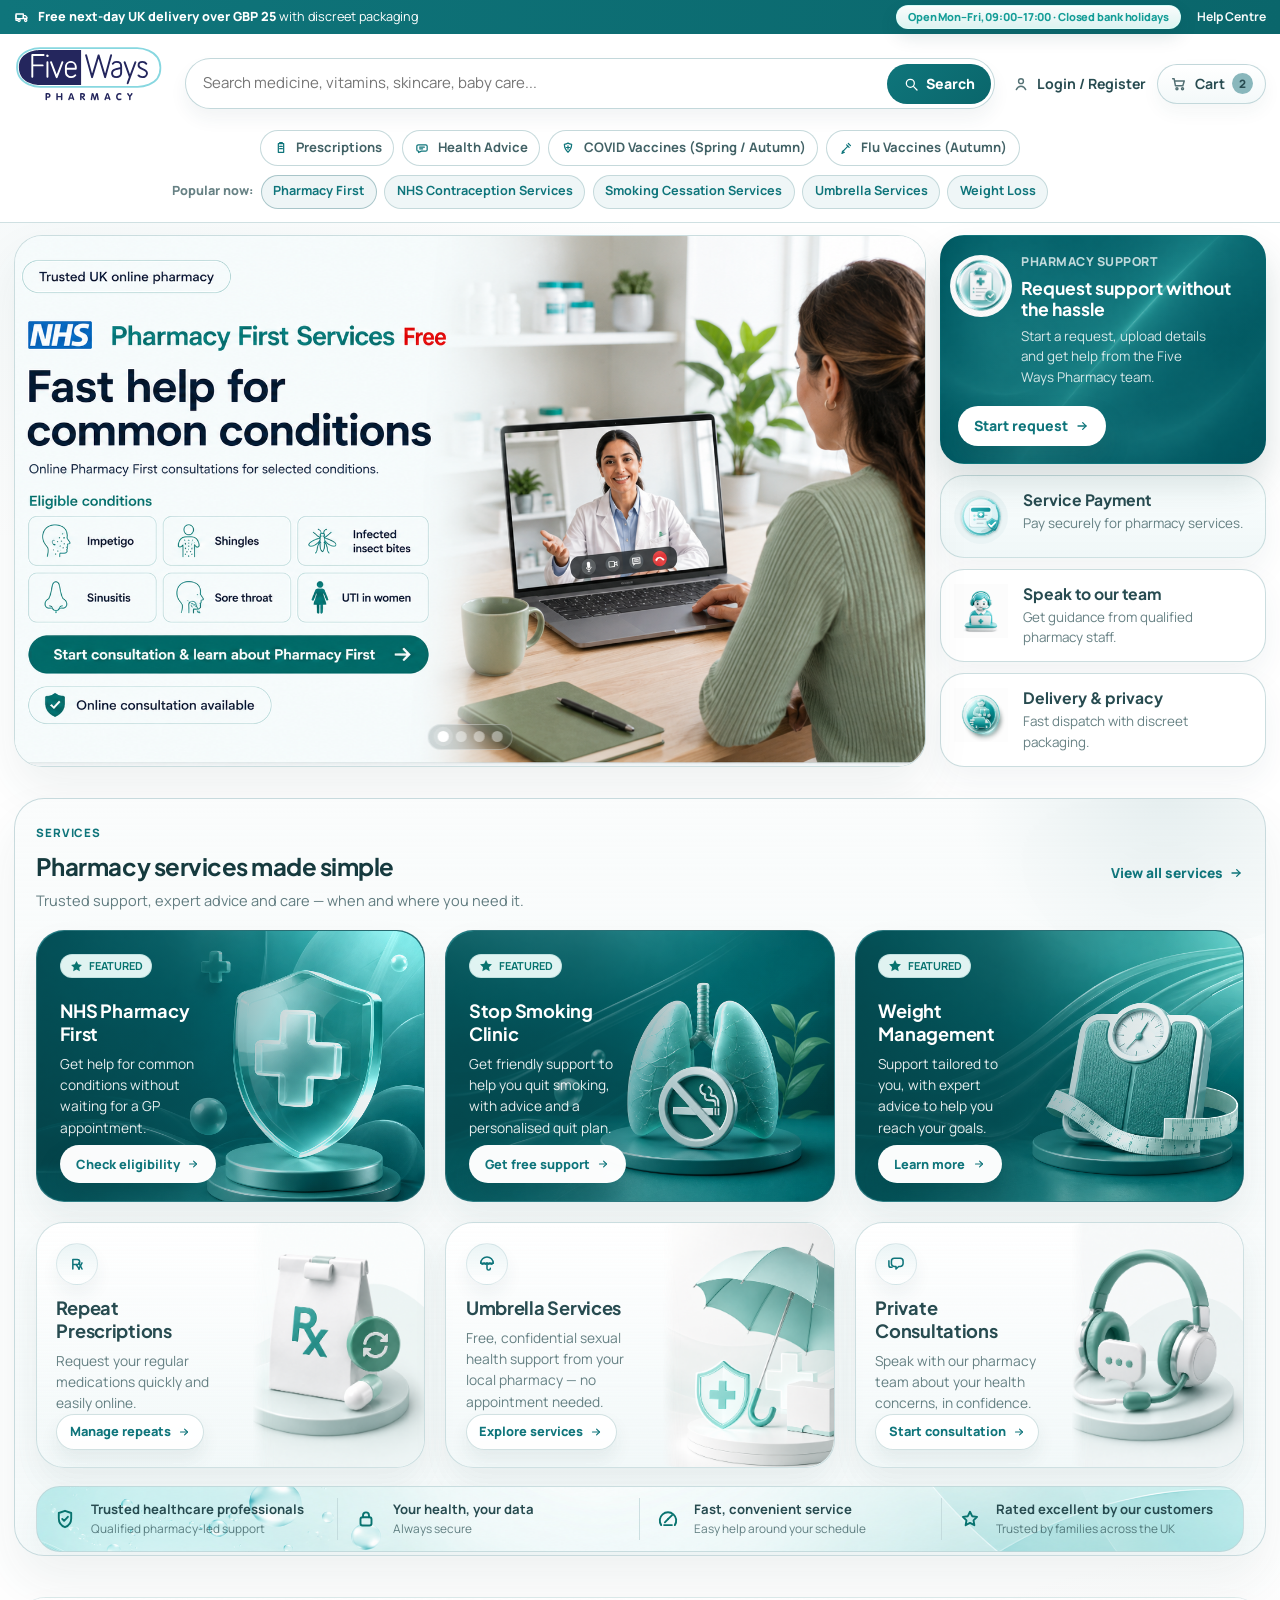
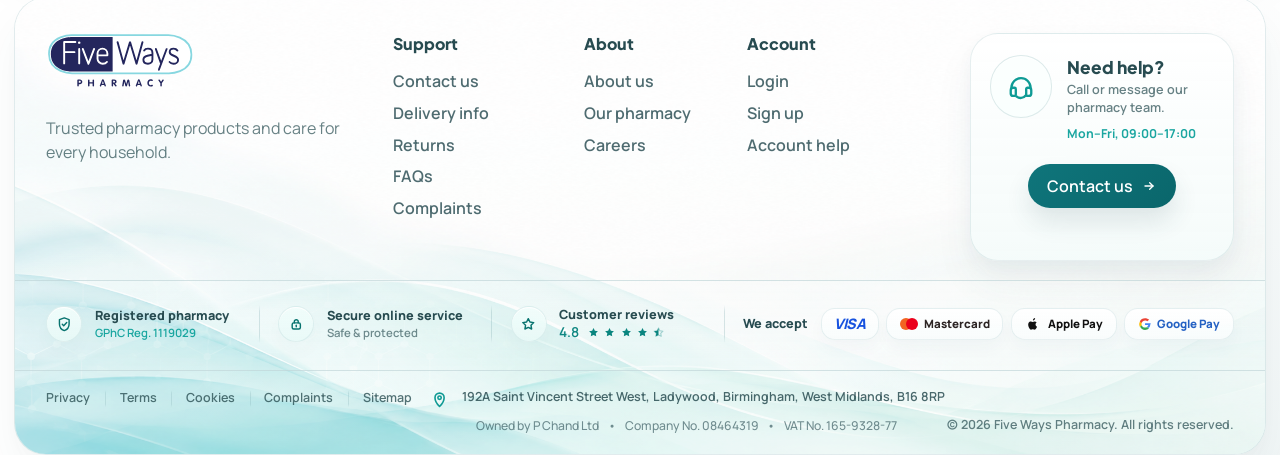
==== commit fe52fc65: "Add Health Advice page and remove shop category sections" ====
--- a/index.html
+++ b/index.html
@@ -3,10 +3,10 @@
 <head>
   <meta charset="UTF-8" />
   <meta name="viewport" content="width=device-width, initial-scale=1.0" />
-  <title>Fiveways Pharmacy | Trusted Online Pharmacy</title>
+  <title>Five Ways Pharmacy | Trusted Online Pharmacy</title>
   <meta
     name="description"
-    content="Fiveways Pharmacy online shop for trusted healthcare essentials, vitamins, personal care and family wellbeing."
+    content="Five Ways Pharmacy online shop for trusted healthcare essentials, vitamins, personal care and family wellbeing."
   />
   <link rel="preconnect" href="https://fonts.googleapis.com" />
   <link rel="preconnect" href="https://fonts.gstatic.com" crossorigin />
@@ -56,11 +56,11 @@
           </svg>
         </button>
 
-        <a class="brand" href="#" aria-label="Fiveways Pharmacy home">
+        <a class="brand" href="#" aria-label="Five Ways Pharmacy home">
           <img
             class="brand-logo"
             src="./assets/brand/fiveways-logo-new.svg"
-            alt="Fiveways Pharmacy"
+            alt="Five Ways Pharmacy"
             width="454"
             height="227"
           />
@@ -137,11 +137,11 @@
                   </svg>
                   <span>Free NHS services</span>
                 </p>
-                <a href="#" class="category-pill-dropdown-link">
+                <a href="pharmacy-first/" class="category-pill-dropdown-link">
                   <span>NHS Pharmacy First</span>
                   <span class="category-pill-free-badge">FREE</span>
                 </a>
-                <a href="#" class="category-pill-dropdown-link">
+                <a href="stop-smoking-clinic/" class="category-pill-dropdown-link">
                   <span>Stop Smoking Clinic</span>
                   <span class="category-pill-free-badge">FREE</span>
                 </a>
@@ -198,7 +198,7 @@
                     <path d="M12 4.5 13.45 9l4.55 1.45-4.55 1.45L12 16.5l-1.45-4.6L6 10.45 10.55 9 12 4.5Z" />
                     <path d="M18.5 4.75 19 6.25l1.5.5-1.5.5-.5 1.5-.5-1.5-1.5-.5 1.5-.5.5-1.5Z" />
                   </svg>
-                  <span>FiveWays AI Assistant</span>
+                  <span>Five Ways Pharmacy AI Assistant</span>
                 </a>
               </div>
             </div>
@@ -219,7 +219,7 @@
               <a href="repeat-prescriptions.html" class="category-pill-dropdown-link">Repeat prescriptions</a>
             </div>
           </div>
-          <a href="health-advice.html">
+          <a href="health-advice/">
             <svg viewBox="0 0 24 24" aria-hidden="true">
               <path d="M6.5 7.25h11a2.25 2.25 0 0 1 2.25 2.25v5a2.25 2.25 0 0 1-2.25 2.25H11l-4 2v-2H6.5A2.25 2.25 0 0 1 4.25 14.5v-5A2.25 2.25 0 0 1 6.5 7.25Z" />
               <path d="M8.5 10.75h7" />
@@ -227,7 +227,7 @@
             </svg>
             <span>Health Advice</span>
           </a>
-          <a href="#shop-by-category">
+          <a href="#shop-by-category" class="service-led-hidden" hidden>
             <svg viewBox="0 0 24 24" aria-hidden="true">
               <path d="M3.5 5h2l1.7 9.25h9.9L19 8H6.2" />
               <circle cx="9.25" cy="18.25" r="1.35" />
@@ -264,11 +264,11 @@
 
         <div class="quick-nav" aria-label="Popular shortcuts">
           <p>Popular now:</p>
-          <a href="pharmacy-first.html" class="quick-pill quick-pill--featured">Pharmacy First</a>
-          <a href="nhs-contraception-services.html" class="quick-pill">NHS Contraception Services</a>
-          <a href="stop-smoking.html" class="quick-pill">Smoking Cessation Services</a>
-          <a href="umbrella-services.html" class="quick-pill">Umbrella Services</a>
-          <a href="weight-loss.html" class="quick-pill">Weight Loss</a>
+          <a href="pharmacy-first/" class="quick-pill quick-pill--featured">Pharmacy First</a>
+          <a href="nhs-contraception-services/" class="quick-pill">NHS Contraception Services</a>
+          <a href="stop-smoking-clinic/" class="quick-pill">Smoking Cessation Services</a>
+          <a href="umbrella-services/" class="quick-pill">Umbrella Services</a>
+          <a href="weight-loss-support/" class="quick-pill">Weight Loss</a>
         </div>
       </div>
     </div>
@@ -290,7 +290,7 @@
             <img
               class="mobile-menu-logo"
               src="./assets/brand/fiveways-logo-new.svg"
-              alt="Fiveways Pharmacy"
+              alt="Five Ways Pharmacy"
               width="454"
               height="227"
             />
@@ -307,14 +307,14 @@
           <section class="mobile-menu-section" aria-labelledby="mobile-menu-services">
             <h2 class="mobile-menu-section-title" id="mobile-menu-services">Services</h2>
             <div class="mobile-menu-links">
-              <a href="pharmacy-first.html" class="mobile-menu-link">Pharmacy First</a>
-              <a href="stop-smoking.html" class="mobile-menu-link">Smoking Cessation Services</a>
-              <a href="umbrella-services.html" class="mobile-menu-link">Umbrella Services</a>
-              <a href="weight-loss.html" class="mobile-menu-link">Weight Loss</a>
-              <a href="nhs-contraception-services.html" class="mobile-menu-link">NHS Contraception Services</a>
+              <a href="pharmacy-first/" class="mobile-menu-link">Pharmacy First</a>
+              <a href="stop-smoking-clinic/" class="mobile-menu-link">Smoking Cessation Services</a>
+              <a href="umbrella-services/" class="mobile-menu-link">Umbrella Services</a>
+              <a href="weight-loss-support/" class="mobile-menu-link">Weight Loss</a>
+              <a href="nhs-contraception-services/" class="mobile-menu-link">NHS Contraception Services</a>
               <a href="prescriptions.html" class="mobile-menu-link">Prescriptions</a>
-              <a href="health-advice.html" class="mobile-menu-link">Health Advice</a>
-              <a href="#shop-by-category" class="mobile-menu-link">Over-the-counter Purchases</a>
+              <a href="health-advice/" class="mobile-menu-link">Health Advice</a>
+              <a href="#shop-by-category" class="mobile-menu-link service-led-hidden" hidden>Over-the-counter Purchases</a>
               <a href="covid-vaccines-spring-autumn.html" class="mobile-menu-link">COVID Vaccines (Spring / Autumn)</a>
               <a href="flu-vaccines-autumn.html" class="mobile-menu-link">Flu Vaccines (Autumn)</a>
             </div>
@@ -357,11 +357,11 @@
 
   <div class="compact-header" aria-label="Compact sticky site tools">
     <div class="compact-header-inner container">
-      <a class="compact-brand" href="#" aria-label="Fiveways Pharmacy home">
+      <a class="compact-brand" href="#" aria-label="Five Ways Pharmacy home">
         <img
           class="compact-brand-logo"
           src="./assets/brand/fiveways-logo-new.svg"
-          alt="Fiveways Pharmacy"
+          alt="Five Ways Pharmacy"
           width="454"
           height="227"
         />
@@ -403,7 +403,7 @@
   <div class="compact-header-sentinel" aria-hidden="true"></div>
 
   <main>
-    <section class="home-showcase hero container">
+    <section class="home-showcase hero home-showcase--service-led container">
       <div class="home-main-stack">
         <a href="service-payment.html" class="mobile-service-payment-banner" aria-label="Service Payment - pay securely for pharmacy services">
           <span class="mobile-service-payment-banner__icon" aria-hidden="true">
@@ -424,15 +424,17 @@
         <section class="hero-panel hero-carousel" role="region" aria-roledescription="carousel" aria-label="Featured pharmacy services">
           <div class="hero-carousel__slides">
             <div class="hero-carousel__slide is-active" data-slide-title="Pharmacy First Services" aria-hidden="false">
-              <img
-                src="./assets/images/carousel/hero-pharmacy-first.png"
-                alt="Pharmacy First Services consultation banner"
-                width="1672"
-                height="941"
-                loading="eager"
-                fetchpriority="high"
-                decoding="async"
-              />
+              <a class="hero-carousel__slide-link" href="pharmacy-first/" aria-label="Pharmacy First Services">
+                <img
+                  src="./assets/images/carousel/hero-pharmacy-first.png"
+                  alt="Pharmacy First Services consultation banner"
+                  width="1672"
+                  height="941"
+                  loading="eager"
+                  fetchpriority="high"
+                  decoding="async"
+                />
+              </a>
             </div>
 
             <div class="hero-carousel__slide" data-slide-title="Stop Smoking Clinic" aria-hidden="true">
@@ -493,7 +495,7 @@
         </section>
 
         <section class="mobile-service-cards" aria-label="Mobile service shortcuts">
-          <a href="#" class="mobile-service-card" aria-label="Pharmacy First - Free NHS support">
+          <a href="pharmacy-first/" class="mobile-service-card" aria-label="Pharmacy First - Free NHS support">
             <img
               class="mobile-service-card__image"
               src="./assets/images/mobile-service-cards/pharmacy-first-card.png"
@@ -504,7 +506,7 @@
             />
           </a>
 
-          <a href="#" class="mobile-service-card" aria-label="Stop Smoking Clinic - Free support to quit">
+          <a href="stop-smoking-clinic/" class="mobile-service-card" aria-label="Stop Smoking Clinic - Free support to quit">
             <img
               class="mobile-service-card__image"
               src="./assets/images/mobile-service-cards/stop-smoking-clinic-card.png"
@@ -527,7 +529,7 @@
           </a>
         </section>
 
-        <section class="category-section category-section--compact" id="shop-by-category">
+        <section class="category-section category-section--compact service-led-hidden" id="shop-by-category" hidden>
           <div class="section-head section-head--compact">
             <h2>Shop by category</h2>
             <a href="#">
@@ -735,7 +737,7 @@
           <div class="side-card-copy">
             <p class="side-card-kicker">Pharmacy support</p>
             <h3>Request support without the hassle</h3>
-            <p>Start a request, upload details and get help from the FiveWays Pharmacy team.</p>
+            <p>Start a request, upload details and get help from the Five Ways Pharmacy team.</p>
           </div>
           <a href="#" class="side-card-cta">
             <span>Start request</span>
@@ -776,7 +778,7 @@
           </div>
         </article>
 
-        <article class="side-card side-card--trusted-products">
+        <article class="side-card side-card--trusted-products service-led-hidden" hidden>
           <div class="side-card-icon" aria-hidden="true">
             <img src="./assets/images/right-icon-trusted-products.png" alt="" decoding="async" />
           </div>
@@ -805,7 +807,7 @@
         </div>
       <p class="section-intro">Trusted support, expert advice and care — when and where you need it.</p>
       <div class="service-mobile-carousel" aria-label="Mobile pharmacy services">
-        <a href="pharmacy-first.html" class="service-mobile-card">
+        <a href="pharmacy-first/" class="service-mobile-card">
           <img
             class="service-mobile-card__image"
             src="./assets/images/pharmacy-services-mobile/01-pharmacy-first.png"
@@ -815,7 +817,7 @@
           />
         </a>
 
-        <a href="stop-smoking.html" class="service-mobile-card">
+        <a href="stop-smoking-clinic/" class="service-mobile-card">
           <img
             class="service-mobile-card__image"
             src="./assets/images/pharmacy-services-mobile/03-smoking-cessation-services.png"
@@ -825,7 +827,7 @@
           />
         </a>
 
-        <a href="umbrella-services.html" class="service-mobile-card">
+        <a href="umbrella-services/" class="service-mobile-card">
           <img
             class="service-mobile-card__image"
             src="./assets/images/pharmacy-services-mobile/04-umbrella-services.png"
@@ -835,7 +837,7 @@
           />
         </a>
 
-        <a href="weight-loss.html" class="service-mobile-card">
+        <a href="weight-loss-support/" class="service-mobile-card">
           <img
             class="service-mobile-card__image"
             src="./assets/images/pharmacy-services-mobile/05-weight-loss-support.png"
@@ -845,7 +847,7 @@
           />
         </a>
 
-        <a href="nhs-contraception-services.html" class="service-mobile-card">
+        <a href="nhs-contraception-services/" class="service-mobile-card">
           <img
             class="service-mobile-card__image"
             src="./assets/images/pharmacy-services-mobile/02-nhs-contraception-services.png"
@@ -885,7 +887,7 @@
           />
         </a>
 
-        <a href="health-advice.html" class="service-mobile-card">
+        <a href="health-advice/" class="service-mobile-card">
           <img
             class="service-mobile-card__image"
             src="./assets/images/pharmacy-services-mobile/07-health-advice.png"
@@ -895,7 +897,7 @@
           />
         </a>
 
-        <a href="#shop-by-category" class="service-mobile-card">
+        <a href="#shop-by-category" class="service-mobile-card service-led-hidden" hidden>
           <img
             class="service-mobile-card__image"
             src="./assets/images/pharmacy-services-mobile/08-over-the-counter-purchases.png"
@@ -916,7 +918,7 @@
               <h3>NHS Pharmacy First</h3>
               <p>Get help for common conditions without waiting for a GP appointment.</p>
             </div>
-            <a class="service-card__cta" href="#">
+            <a class="service-card__cta" href="pharmacy-first/">
               <span>Check eligibility</span>
               <svg viewBox="0 0 24 24" aria-hidden="true">
                 <path d="M6 12h12" />
@@ -936,7 +938,7 @@
               <h3>Stop Smoking Clinic</h3>
               <p>Get friendly support to help you quit smoking, with advice and a personalised quit plan.</p>
             </div>
-            <a class="service-card__cta" href="#">
+            <a class="service-card__cta" href="stop-smoking-clinic/">
               <span>Get free support</span>
               <svg viewBox="0 0 24 24" aria-hidden="true">
                 <path d="M6 12h12" />
@@ -956,7 +958,7 @@
               <h3>Weight Management</h3>
               <p>Support tailored to you, with expert advice to help you reach your goals.</p>
             </div>
-            <a class="service-card__cta" href="#">
+            <a class="service-card__cta" href="weight-loss-support/">
               <span>Learn more</span>
               <svg viewBox="0 0 24 24" aria-hidden="true">
                 <path d="M6 12h12" />
@@ -1012,7 +1014,7 @@
               <h3>Umbrella Services</h3>
               <p>Free, confidential sexual health support from your local pharmacy — no appointment needed.</p>
             </div>
-            <a class="service-card__cta" href="umbrella-services.html">
+            <a class="service-card__cta" href="umbrella-services/">
               <span>Explore services</span>
               <svg viewBox="0 0 24 24" aria-hidden="true">
                 <path d="M6 12h12" />
@@ -1109,11 +1111,11 @@
       <div class="footer-shell">
         <div class="footer-top">
           <div class="footer-brand-block">
-            <a class="brand footer-brand" href="#" aria-label="Fiveways Pharmacy home">
+            <a class="brand footer-brand" href="#" aria-label="Five Ways Pharmacy home">
               <img
                 class="brand-logo"
                 src="./assets/brand/fiveways-logo-new.svg"
-                alt="Fiveways Pharmacy"
+                alt="Five Ways Pharmacy"
                 width="454"
                 height="227"
               />
@@ -1122,7 +1124,7 @@
           </div>
           <div class="footer-nav-shell">
             <div class="footer-nav">
-              <details class="footer-nav-column footer-nav-column--shop footer-nav-accordion" open>
+              <details class="footer-nav-column footer-nav-column--shop footer-nav-accordion service-led-hidden" open hidden>
                 <summary class="footer-nav-toggle">
                   <span>Shop</span>
                   <svg viewBox="0 0 24 24" aria-hidden="true">
@@ -1315,7 +1317,7 @@
               <p>192A Saint Vincent Street West, Ladywood, Birmingham, West Midlands, B16 8RP</p>
             </div>
             <div class="footer-copyright">
-              <p>&copy; 2026 Fiveways Pharmacy. All rights reserved.</p>
+              <p>&copy; 2026 Five Ways Pharmacy. All rights reserved.</p>
             </div>
           </div>
           <p class="footer-company-details">Owned by P Chand Ltd <span aria-hidden="true">&bull;</span> Company No. 08464319 <span aria-hidden="true">&bull;</span> VAT No. 165-9328-77</p>
--- a/styles.css
+++ b/styles.css
@@ -91,6 +91,26 @@
   border: 0;
 }
 
+/* Service-led pages temporarily hide shop/category-led UI without deleting it. */
+.service-led-hidden {
+  display: none !important;
+}
+
+@media (min-width: 769px) {
+  .home-showcase--service-led {
+    align-items: stretch;
+  }
+
+  .home-showcase--service-led > .home-main-stack {
+    align-self: stretch;
+  }
+
+  .home-showcase--service-led > .home-main-stack > .hero-panel.hero-carousel {
+    height: 100%;
+    aspect-ratio: auto;
+  }
+}
+
 .container {
   width: min(1360px, calc(100% - 1.8rem));
   margin: 0 auto;
@@ -1291,6 +1311,12 @@
   -webkit-user-drag: none;
 }
 
+.hero-carousel__slide-link {
+  display: block;
+  width: 100%;
+  height: 100%;
+}
+
 .hero-carousel__slide.is-active img {
   transform: scale(1.03);
 }
@@ -3547,6 +3573,856 @@
     justify-self: end;
     align-self: center;
     padding-top: 0;
+  }
+}
+
+.service-detail-page {
+  display: grid;
+  gap: 1.14rem;
+  padding: 0.82rem 0 0.24rem;
+}
+
+.service-detail-hero,
+.service-detail-section {
+  margin: 0;
+}
+
+.service-detail-hero-shell {
+  display: grid;
+  grid-template-columns: minmax(0, 1.16fr) minmax(300px, 0.8fr);
+  gap: 0.92rem;
+  align-items: start;
+  padding: 0.96rem;
+  border: 1px solid rgba(var(--bordersoft-rgb), 0.8);
+  border-radius: 32px;
+  background:
+    radial-gradient(circle at 88% 10%, rgba(var(--primary-rgb), 0.12), transparent 24%),
+    linear-gradient(145deg, rgba(255, 255, 255, 0.99), rgba(var(--bgsoft-rgb), 0.62));
+  box-shadow: var(--shadow-card);
+}
+
+.service-detail-breadcrumb {
+  display: flex;
+  flex-wrap: wrap;
+  align-items: center;
+  gap: 0.44rem;
+  margin-bottom: 0.84rem;
+  color: rgba(var(--textdark-rgb), 0.64);
+  font-size: 0.78rem;
+  font-weight: 700;
+}
+
+.service-detail-breadcrumb a {
+  color: var(--deep-teal);
+}
+
+.service-detail-hero-copy h1 {
+  margin: 0.26rem 0 0;
+  color: var(--text-dark);
+  font-family: "Plus Jakarta Sans", sans-serif;
+  font-size: clamp(2.18rem, 3.25vw, 3rem);
+  line-height: 1.04;
+  letter-spacing: -0.045em;
+}
+
+.service-detail-hero-copy p {
+  margin: 0.68rem 0 0;
+  max-width: 43rem;
+  color: var(--muted);
+  font-size: 0.98rem;
+  line-height: 1.62;
+}
+
+.service-detail-pill-row {
+  display: flex;
+  flex-wrap: wrap;
+  gap: 0.48rem;
+  margin-top: 0.84rem;
+}
+
+.service-detail-hero-process {
+  display: grid;
+  gap: 0.74rem;
+  margin-top: 0.94rem;
+  max-width: 45rem;
+}
+
+.service-detail-hero-process__intro {
+  display: grid;
+  gap: 0.2rem;
+}
+
+.service-detail-hero-process__intro h2 {
+  margin: 0;
+  color: var(--text-dark);
+  font-family: "Plus Jakarta Sans", sans-serif;
+  font-size: 1.18rem;
+  line-height: 1.18;
+  letter-spacing: -0.02em;
+}
+
+.service-detail-hero-process__intro p {
+  margin: 0;
+  max-width: 41rem;
+  color: var(--muted);
+  font-size: 0.87rem;
+  line-height: 1.56;
+}
+
+.service-detail-hero-steps {
+  display: grid;
+  grid-template-columns: repeat(2, minmax(0, 1fr));
+  gap: 0.68rem;
+}
+
+.service-detail-pill-row span,
+.service-detail-condition-pill {
+  display: inline-flex;
+  align-items: center;
+  min-height: 30px;
+  padding: 0 0.72rem;
+  border: 1px solid rgba(var(--secondary-rgb), 0.26);
+  border-radius: 999px;
+  background: linear-gradient(180deg, rgba(255, 255, 255, 0.98), rgba(var(--bgsoft-rgb), 0.74));
+  color: var(--deep-teal);
+  font-size: 0.74rem;
+  font-weight: 800;
+}
+
+.service-detail-action-row {
+  display: flex;
+  flex-wrap: wrap;
+  gap: 0.66rem;
+  margin-top: 0.92rem;
+}
+
+.service-detail-action-note {
+  margin: 0.36rem 0 0;
+  color: var(--muted);
+  font-size: 0.82rem;
+  line-height: 1.5;
+}
+
+.service-detail-action-row--hero-process {
+  justify-content: center;
+  margin-top: 1.1rem;
+}
+
+.service-detail-button {
+  display: inline-flex;
+  align-items: center;
+  justify-content: center;
+  min-height: 46px;
+  padding: 0 1.16rem;
+  border-radius: 999px;
+  border: 1px solid rgba(var(--secondary-rgb), 0.22);
+  font-size: 0.88rem;
+  font-weight: 800;
+  box-shadow: 0 12px 22px rgba(var(--textdark-rgb), 0.08);
+}
+
+.service-detail-button:hover {
+  transform: translateY(-1px);
+}
+
+.service-detail-button--primary {
+  border-color: transparent;
+  background: linear-gradient(135deg, var(--deep-teal), var(--deep-teal-strong));
+  color: #ffffff;
+}
+
+.service-detail-button--secondary {
+  background: rgba(255, 255, 255, 0.96);
+  color: var(--deep-teal);
+}
+
+.service-detail-hero-card,
+.service-detail-panel,
+.service-detail-info-card,
+.service-detail-cta-panel,
+.service-detail-faq-item,
+.service-detail-alert {
+  border: 1px solid rgba(var(--bordersoft-rgb), 0.78);
+  box-shadow: var(--shadow-card);
+}
+
+.service-detail-hero-card {
+  display: grid;
+  align-content: start;
+  gap: 0.78rem;
+  max-width: 24.5rem;
+  padding: 0.84rem;
+  border-radius: 26px;
+  background: rgba(255, 255, 255, 0.9);
+  justify-self: end;
+}
+
+.service-detail-hero-card__media {
+  overflow: hidden;
+  border-radius: 22px;
+  background: linear-gradient(180deg, rgba(var(--bgsoft-rgb), 0.9), rgba(255, 255, 255, 0.96));
+  aspect-ratio: 1.28 / 1;
+}
+
+.service-detail-hero-card__media img {
+  display: block;
+  width: 100%;
+  height: 100%;
+  object-fit: cover;
+  object-position: center;
+}
+
+.service-detail-hero-card__media--contain {
+  display: flex;
+  align-items: center;
+  justify-content: center;
+}
+
+.service-detail-hero-card__media--contain img {
+  object-fit: contain;
+  padding: 0.8rem;
+}
+
+.service-detail-hero-card__eyebrow {
+  margin: 0;
+  color: var(--deep-teal);
+  font-size: 0.76rem;
+  font-weight: 800;
+  letter-spacing: 0.01em;
+  text-transform: uppercase;
+}
+
+.service-detail-hero-card__body {
+  display: grid;
+  gap: 0.74rem;
+}
+
+.service-detail-checklist {
+  list-style: none;
+  margin: 0;
+  padding: 0;
+  display: grid;
+  gap: 0.56rem;
+}
+
+.service-detail-checklist li {
+  position: relative;
+  padding-left: 1.46rem;
+  color: rgba(var(--textdark-rgb), 0.8);
+  font-size: 0.88rem;
+  font-weight: 700;
+  line-height: 1.46;
+}
+
+.service-detail-checklist li::before {
+  content: "";
+  position: absolute;
+  top: 0.44rem;
+  left: 0;
+  width: 0.58rem;
+  height: 0.58rem;
+  border-radius: 50%;
+  background: var(--brand-secondary);
+  box-shadow: 0 0 0 5px rgba(var(--secondary-rgb), 0.12);
+}
+
+.service-detail-hero-card__badge {
+  width: min(100%, 18.25rem);
+  margin-top: 0.1rem;
+  padding: 0;
+  overflow: hidden;
+  justify-self: center;
+}
+
+.service-detail-hero-card__badge img {
+  display: block;
+  width: 100%;
+  height: auto;
+  transform: scale(1.035);
+  transform-origin: center;
+}
+
+.service-detail-section-head {
+  max-width: 46rem;
+}
+
+.service-detail-section-head--compact {
+  max-width: none;
+}
+
+@media (min-width: 981px) {
+  .service-detail-section-head--conditions {
+    margin-left: 2rem;
+  }
+
+  .service-detail-section > .service-detail-info-grid,
+  .service-detail-section > .service-detail-cta-panel,
+  .service-detail-section > .service-detail-section-head:not(.service-detail-section-head--compact):not(.service-detail-section-head--conditions),
+  .service-detail-section > .service-detail-faq-list,
+  .service-detail-section > .service-detail-alert,
+  .service-detail-section > .service-detail-cta-panel + .service-detail-action-note {
+    margin-inline-start: 1.15rem;
+  }
+}
+
+.service-detail-section-head h2 {
+  margin: 0.22rem 0 0;
+  color: var(--text-dark);
+  font-family: "Plus Jakarta Sans", sans-serif;
+  font-size: clamp(1.56rem, 2.2vw, 2.08rem);
+  line-height: 1.12;
+  letter-spacing: -0.03em;
+}
+
+.service-detail-section-head p {
+  margin: 0.58rem 0 0;
+  color: var(--muted);
+  font-size: 0.93rem;
+  line-height: 1.64;
+}
+
+.service-detail-conditions-grid {
+  display: grid;
+  grid-template-columns: repeat(3, minmax(0, 1fr));
+  gap: 0.82rem;
+}
+
+.service-detail-condition-card {
+  display: grid;
+  align-content: start;
+  gap: 0.68rem;
+  min-height: 0;
+  padding: 0.94rem;
+  border: 1px solid rgba(var(--bordersoft-rgb), 0.78);
+  border-radius: 24px;
+  background: linear-gradient(180deg, rgba(255, 255, 255, 0.99), rgba(var(--bgsoft-rgb), 0.36));
+  box-shadow: var(--shadow-soft);
+  color: inherit;
+  text-decoration: none;
+  transition: transform 180ms ease, box-shadow 180ms ease, border-color 180ms ease;
+}
+
+.service-detail-condition-card:hover,
+.service-detail-condition-card:focus-visible {
+  border-color: rgba(var(--secondary-rgb), 0.34);
+  box-shadow: var(--shadow-card);
+  transform: translateY(-2px);
+}
+
+.service-detail-condition-card:focus-visible {
+  outline: 3px solid rgba(var(--secondary-rgb), 0.22);
+  outline-offset: 3px;
+}
+
+.service-detail-condition-media {
+  display: block;
+  width: 100%;
+  height: 172px;
+  padding: 0.72rem;
+  overflow: hidden;
+  border-radius: 22px;
+  background:
+    radial-gradient(circle at 86% 18%, rgba(var(--primary-rgb), 0.14), transparent 28%),
+    linear-gradient(180deg, rgba(var(--bgsoft-rgb), 0.84), rgba(255, 255, 255, 0.98));
+  box-shadow: inset 0 0 0 1px rgba(var(--secondary-rgb), 0.12);
+}
+
+.service-detail-condition-media img {
+  display: block;
+  width: 100%;
+  height: 100%;
+  object-fit: contain;
+}
+
+.service-detail-condition-media--shingles {
+  background:
+    radial-gradient(circle at 50% 46%, rgba(232, 246, 246, 0.96) 0 58%, rgba(241, 250, 250, 0.94) 58% 76%, rgba(244, 252, 252, 0.9) 76% 100%),
+    linear-gradient(180deg, rgba(var(--bgsoft-rgb), 0.88), rgba(255, 255, 255, 0.98));
+}
+
+.service-detail-condition-media--shingles img {
+  transform: scale(1.08);
+  transform-origin: center;
+}
+
+.service-detail-condition-card h3 {
+  margin: 0;
+  color: var(--text-dark);
+  font-family: "Plus Jakarta Sans", sans-serif;
+  font-size: 1rem;
+  line-height: 1.22;
+  letter-spacing: -0.02em;
+}
+
+.service-detail-condition-card p {
+  margin: 0;
+  color: var(--muted);
+  font-size: 0.82rem;
+  line-height: 1.52;
+}
+
+.service-detail-guidance-grid {
+  display: grid;
+  grid-template-columns: repeat(2, minmax(0, 1fr));
+  gap: 0.84rem;
+  margin-top: 0.94rem;
+}
+
+.service-detail-guidance-card {
+  display: grid;
+  align-content: start;
+  gap: 0.74rem;
+  padding: 1rem;
+  border: 1px solid rgba(var(--bordersoft-rgb), 0.78);
+  border-radius: 24px;
+  background: rgba(255, 255, 255, 0.88);
+  box-shadow: var(--shadow-soft);
+  scroll-margin-top: 8rem;
+}
+
+.service-detail-guidance-card h3 {
+  margin: 0;
+  color: var(--text-dark);
+  font-family: "Plus Jakarta Sans", sans-serif;
+  font-size: 1.04rem;
+  line-height: 1.22;
+  letter-spacing: -0.02em;
+}
+
+.service-detail-guidance-item {
+  display: grid;
+  gap: 0.24rem;
+}
+
+.service-detail-guidance-item h4 {
+  margin: 0;
+  color: var(--deep-teal);
+  font-size: 0.8rem;
+  font-weight: 800;
+  letter-spacing: 0.01em;
+  text-transform: uppercase;
+}
+
+.service-detail-guidance-item p {
+  margin: 0;
+  color: var(--muted);
+  font-size: 0.86rem;
+  line-height: 1.56;
+}
+
+.service-detail-panel,
+.service-detail-info-card,
+.service-detail-cta-panel {
+  padding: 1.08rem 1.12rem 1.12rem;
+  border-radius: 28px;
+  background: linear-gradient(180deg, rgba(255, 255, 255, 0.99), rgba(var(--bgsoft-rgb), 0.5));
+}
+
+.service-detail-steps-grid {
+  display: grid;
+  grid-template-columns: repeat(4, minmax(0, 1fr));
+  gap: 0.8rem;
+  margin-top: 0.88rem;
+}
+
+.service-detail-step-card {
+  display: grid;
+  align-content: start;
+  gap: 0.56rem;
+  min-height: 174px;
+  padding: 0.96rem;
+  border: 1px solid rgba(var(--secondary-rgb), 0.16);
+  border-radius: 22px;
+  background: rgba(255, 255, 255, 0.86);
+}
+
+.service-detail-step-card--hero {
+  min-height: 0;
+  gap: 0.44rem;
+  padding: 0.82rem 0.86rem;
+  border-radius: 20px;
+  background: rgba(255, 255, 255, 0.94);
+  box-shadow: var(--shadow-soft);
+}
+
+.service-detail-step-number {
+  display: inline-flex;
+  align-items: center;
+  justify-content: center;
+  width: 2.1rem;
+  height: 2.1rem;
+  border-radius: 999px;
+  background: rgba(var(--primary-rgb), 0.2);
+  color: var(--deep-teal);
+  font-family: "Plus Jakarta Sans", sans-serif;
+  font-size: 0.9rem;
+  font-weight: 800;
+}
+
+.service-detail-step-card--hero .service-detail-step-number {
+  width: 1.9rem;
+  height: 1.9rem;
+  font-size: 0.82rem;
+}
+
+.service-detail-step-card h3 {
+  margin: 0;
+  color: var(--text-dark);
+  font-family: "Plus Jakarta Sans", sans-serif;
+  font-size: 0.98rem;
+  line-height: 1.28;
+}
+
+.service-detail-step-card p {
+  margin: 0;
+  color: var(--muted);
+  font-size: 0.84rem;
+  line-height: 1.54;
+}
+
+.service-detail-step-card--hero h3 {
+  font-size: 0.9rem;
+  line-height: 1.28;
+}
+
+.service-detail-step-card--hero p {
+  font-size: 0.8rem;
+  line-height: 1.48;
+}
+
+.service-detail-info-grid {
+  display: grid;
+  grid-template-columns: minmax(0, 1.08fr) minmax(0, 0.92fr);
+  gap: 0.88rem;
+}
+
+.service-detail-info-card h2,
+.service-detail-cta-copy h2,
+.service-detail-alert__copy h2 {
+  margin: 0.22rem 0 0;
+  color: var(--text-dark);
+  font-family: "Plus Jakarta Sans", sans-serif;
+  font-size: 1.48rem;
+  line-height: 1.16;
+  letter-spacing: -0.025em;
+}
+
+.service-detail-info-card p,
+.service-detail-cta-copy p,
+.service-detail-alert__copy p {
+  margin: 0.68rem 0 0;
+  color: var(--muted);
+  font-size: 0.92rem;
+  line-height: 1.62;
+}
+
+.service-detail-bullet-list {
+  margin: 0.74rem 0 0;
+  padding-left: 1.05rem;
+  color: var(--muted);
+  display: grid;
+  gap: 0.48rem;
+  font-size: 0.9rem;
+  line-height: 1.56;
+}
+
+.service-detail-cta-panel {
+  display: grid;
+  grid-template-columns: minmax(0, 1fr) auto;
+  align-items: center;
+  gap: 1rem;
+  background:
+    radial-gradient(circle at 92% 18%, rgba(var(--primary-rgb), 0.14), transparent 22%),
+    linear-gradient(135deg, rgba(var(--secondary-rgb), 0.1), rgba(255, 255, 255, 0.98));
+}
+
+.service-detail-action-row--cta {
+  justify-content: flex-end;
+  margin-top: 0;
+}
+
+.service-detail-faq-list {
+  display: grid;
+  gap: 0.72rem;
+  margin-top: 0.82rem;
+}
+
+.service-detail-faq-item {
+  padding: 0 1rem;
+  border-radius: 24px;
+  background: #ffffff;
+}
+
+.service-detail-faq-item summary {
+  list-style: none;
+  display: flex;
+  align-items: flex-start;
+  justify-content: space-between;
+  gap: 1rem;
+  padding: 1rem 0;
+  color: var(--text-dark);
+  font-family: "Plus Jakarta Sans", sans-serif;
+  font-size: 1rem;
+  font-weight: 700;
+  line-height: 1.3;
+  cursor: pointer;
+}
+
+.service-detail-faq-item summary::-webkit-details-marker {
+  display: none;
+}
+
+.service-detail-faq-item summary::after {
+  content: "+";
+  flex: 0 0 auto;
+  color: var(--deep-teal);
+  font-size: 1.2rem;
+  line-height: 1;
+}
+
+.service-detail-faq-item[open] summary::after {
+  content: "\2212";
+}
+
+.service-detail-faq-item p {
+  margin: 0 0 1rem;
+  max-width: 60ch;
+  color: var(--muted);
+  font-size: 0.9rem;
+  line-height: 1.58;
+}
+
+.service-detail-alert {
+  display: grid;
+  grid-template-columns: auto minmax(0, 1fr);
+  gap: 0.9rem;
+  align-items: start;
+  padding: 1rem 1.06rem;
+  border-radius: 26px;
+  background: linear-gradient(135deg, rgba(var(--primary-rgb), 0.12), rgba(255, 255, 255, 0.98));
+}
+
+.service-detail-alert__icon {
+  display: inline-flex;
+  align-items: center;
+  justify-content: center;
+  width: 3rem;
+  height: 3rem;
+  border-radius: 999px;
+  background: rgba(255, 255, 255, 0.94);
+  color: var(--deep-teal);
+  box-shadow: inset 0 0 0 1px rgba(var(--secondary-rgb), 0.2);
+}
+
+.service-detail-alert__icon svg {
+  width: 1.38rem;
+  height: 1.38rem;
+  fill: none;
+  stroke: currentColor;
+  stroke-width: 1.9;
+  stroke-linecap: round;
+  stroke-linejoin: round;
+}
+
+@media (max-width: 1120px) {
+  .service-detail-hero-shell,
+  .service-detail-info-grid,
+  .service-detail-cta-panel {
+    grid-template-columns: 1fr;
+  }
+
+  .service-detail-hero-card {
+    max-width: none;
+    justify-self: stretch;
+  }
+
+  .service-detail-hero-card__badge {
+    width: min(100%, 17.5rem);
+  }
+
+  .service-detail-hero-steps,
+  .service-detail-steps-grid {
+    grid-template-columns: repeat(2, minmax(0, 1fr));
+  }
+
+  .service-detail-guidance-grid {
+    grid-template-columns: 1fr;
+  }
+
+  .service-detail-action-row--cta {
+    justify-content: flex-start;
+  }
+
+  .service-detail-action-row--hero-process {
+    justify-content: center;
+  }
+
+  .service-detail-section-head--conditions {
+    margin-left: 0.58rem;
+  }
+}
+
+@media (max-width: 720px) {
+  .service-detail-page {
+    gap: 1rem;
+    padding-top: 0.72rem;
+  }
+
+  .service-detail-hero-shell,
+  .service-detail-panel,
+  .service-detail-info-card,
+  .service-detail-cta-panel {
+    padding: 0.9rem;
+  }
+
+  .service-detail-hero-copy h1 {
+    font-size: clamp(1.94rem, 7vw, 2.36rem);
+  }
+
+  .service-detail-hero-copy p,
+  .service-detail-section-head p,
+  .service-detail-info-card p,
+  .service-detail-cta-copy p,
+  .service-detail-alert__copy p,
+  .service-detail-faq-item p {
+    font-size: 0.88rem;
+    line-height: 1.56;
+  }
+
+  .service-detail-hero-process {
+    gap: 0.66rem;
+    margin-top: 0.86rem;
+  }
+
+  .service-detail-hero-process__intro h2 {
+    font-size: 1.08rem;
+  }
+
+  .service-detail-hero-process__intro p {
+    font-size: 0.84rem;
+    line-height: 1.52;
+  }
+
+  .service-detail-action-row--cta {
+    width: 100%;
+  }
+
+  .service-detail-action-row--cta .service-detail-button {
+    width: 100%;
+  }
+
+  .service-detail-action-row--hero-process {
+    width: 100%;
+    margin-top: 0.02rem;
+  }
+
+  .service-detail-action-row--hero-process .service-detail-button {
+    width: 100%;
+  }
+
+  .service-detail-hero-card__media {
+    aspect-ratio: 1.24 / 1;
+  }
+
+  .service-detail-hero-card__badge {
+    width: min(100%, 15rem);
+    justify-self: center;
+  }
+
+  .service-detail-conditions-grid {
+    grid-template-columns: repeat(2, minmax(0, 1fr));
+  }
+
+  .service-detail-hero-steps {
+    grid-template-columns: 1fr;
+    gap: 0.58rem;
+  }
+
+  .service-detail-condition-media {
+    height: 136px;
+  }
+
+  .service-detail-step-card {
+    min-height: 0;
+  }
+}
+
+@media (max-width: 480px) {
+  .service-detail-page {
+    gap: 0.92rem;
+    padding-top: 0.64rem;
+  }
+
+  .service-detail-hero-shell {
+    gap: 0.82rem;
+    padding: 0.84rem;
+    border-radius: 26px;
+  }
+
+  .service-detail-section-head--conditions {
+    margin-left: 0.42rem;
+  }
+
+  .service-detail-breadcrumb {
+    font-size: 0.72rem;
+  }
+
+  .service-detail-pill-row span,
+  .service-detail-condition-pill {
+    min-height: 28px;
+    padding: 0 0.62rem;
+    font-size: 0.7rem;
+  }
+
+  .service-detail-section-head h2,
+  .service-detail-info-card h2,
+  .service-detail-cta-copy h2,
+  .service-detail-alert__copy h2 {
+    font-size: 1.28rem;
+  }
+
+  .service-detail-conditions-grid,
+  .service-detail-steps-grid {
+    grid-template-columns: 1fr;
+  }
+
+  .service-detail-condition-card,
+  .service-detail-step-card,
+  .service-detail-faq-item,
+  .service-detail-guidance-card {
+    border-radius: 22px;
+  }
+
+  .service-detail-hero-process {
+    margin-top: 0.8rem;
+  }
+
+  .service-detail-hero-process__intro h2 {
+    font-size: 1rem;
+  }
+
+  .service-detail-step-card--hero {
+    padding: 0.76rem 0.8rem;
+  }
+
+  .service-detail-condition-media {
+    height: 122px;
+    padding: 0.6rem;
+  }
+
+  .service-detail-guidance-card {
+    gap: 0.68rem;
+    padding: 0.92rem;
+  }
+
+  .service-detail-guidance-item p {
+    font-size: 0.84rem;
+    line-height: 1.52;
+  }
+
+  .service-detail-alert {
+    grid-template-columns: 1fr;
+    padding: 0.92rem;
   }
 }
 
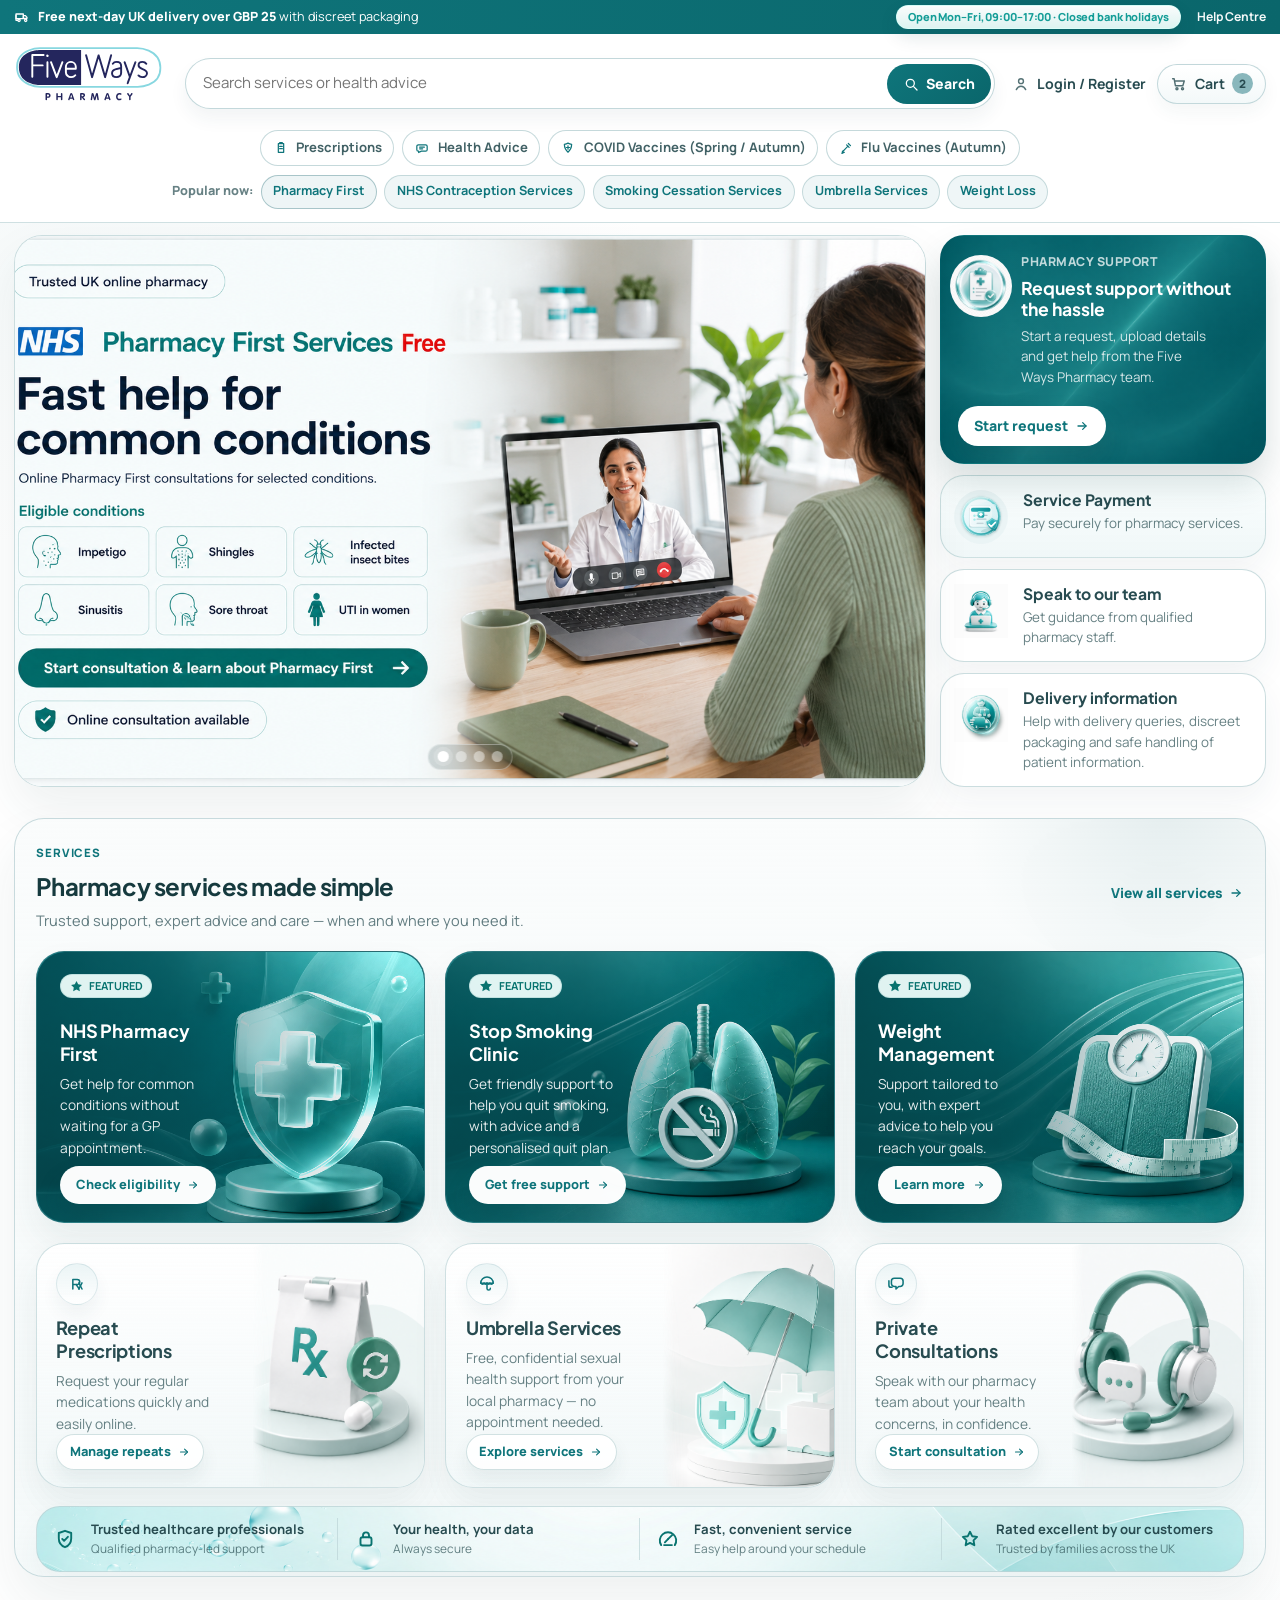
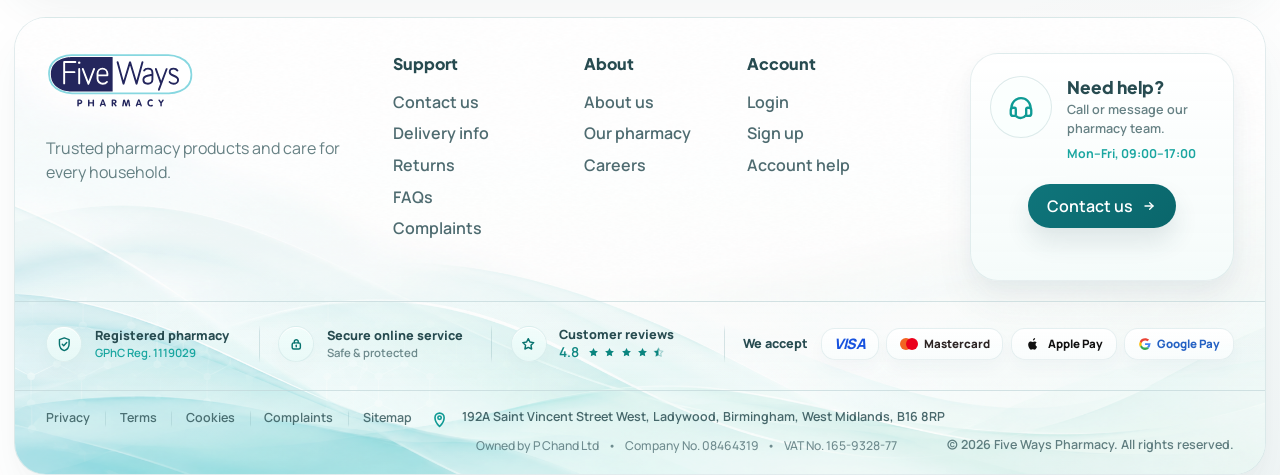
==== commit c52b37bc: "Expand Pharmacy First guidance and add support pages" ====
--- a/index.html
+++ b/index.html
@@ -67,12 +67,12 @@
         </a>
 
         <form class="search-bar" role="search" aria-label="Site search">
-          <label class="sr-only" for="site-search">Search products</label>
+          <label class="sr-only" for="site-search">Search services or health advice</label>
           <input
             id="site-search"
             type="search"
-            placeholder="Search medicine, vitamins, skincare, baby care..."
-            aria-label="Search products"
+            placeholder="Search services or health advice"
+            aria-label="Search services or health advice"
           />
           <button type="submit">
             <svg viewBox="0 0 24 24" aria-hidden="true">
@@ -160,7 +160,7 @@
                   <span>Travel &amp; prevention</span>
                 </p>
                 <a href="#" class="category-pill-dropdown-link">Travel Vaccines</a>
-                <a href="#" class="category-pill-dropdown-link">Flu Vaccine</a>
+                <a href="flu-vaccines/" class="category-pill-dropdown-link">Flu Vaccine</a>
                 <a href="#" class="category-pill-dropdown-link">Travel Health Advice</a>
               </div>
 
@@ -235,7 +235,7 @@
             </svg>
             <span>Over-the-counter Purchases</span>
           </a>
-          <a href="covid-vaccines-spring-autumn.html">
+          <a href="covid-vaccines/">
             <svg viewBox="0 0 24 24" aria-hidden="true">
               <path d="M12 4.75c1.95 1 3.95 1.45 5.45 1.7 0 6.2-3.45 10.05-5.45 11.8-2-1.75-5.45-5.6-5.45-11.8 1.5-.25 3.5-.7 5.45-1.7Z" />
               <path d="M12 8.75v5" />
@@ -243,7 +243,7 @@
             </svg>
             <span>COVID Vaccines (Spring / Autumn)</span>
           </a>
-          <a href="flu-vaccines-autumn.html">
+          <a href="flu-vaccines/">
             <svg viewBox="0 0 24 24" aria-hidden="true">
               <path d="M15.5 5.25 18.75 8.5" />
               <path d="M8.4 15.85 15 9.25" />
@@ -315,8 +315,8 @@
               <a href="prescriptions.html" class="mobile-menu-link">Prescriptions</a>
               <a href="health-advice/" class="mobile-menu-link">Health Advice</a>
               <a href="#shop-by-category" class="mobile-menu-link service-led-hidden" hidden>Over-the-counter Purchases</a>
-              <a href="covid-vaccines-spring-autumn.html" class="mobile-menu-link">COVID Vaccines (Spring / Autumn)</a>
-              <a href="flu-vaccines-autumn.html" class="mobile-menu-link">Flu Vaccines (Autumn)</a>
+              <a href="covid-vaccines/" class="mobile-menu-link">COVID Vaccines (Spring / Autumn)</a>
+              <a href="flu-vaccines/" class="mobile-menu-link">Flu Vaccines (Autumn)</a>
             </div>
           </section>
 
@@ -332,7 +332,7 @@
           <section class="mobile-menu-section" aria-labelledby="mobile-menu-support">
             <h2 class="mobile-menu-section-title" id="mobile-menu-support">Support</h2>
             <div class="mobile-menu-links">
-              <a href="#" class="mobile-menu-link">Delivery info</a>
+              <a href="delivery-privacy/" class="mobile-menu-link">Delivery info</a>
               <a href="#" class="mobile-menu-link">Returns</a>
               <a href="#" class="mobile-menu-link">FAQs</a>
               <a href="#" class="mobile-menu-link">Complaints</a>
@@ -342,7 +342,7 @@
           <aside class="mobile-menu-help-card" aria-label="Need help">
             <p class="mobile-menu-help-kicker">Need help?</p>
             <h3>Call or message our pharmacy team.</h3>
-            <a href="#" class="mobile-menu-help-link">
+            <a href="speak-to-our-team/" class="mobile-menu-help-link">
               <span>Contact us</span>
               <span aria-hidden="true">&rarr;</span>
             </a>
@@ -367,12 +367,12 @@
         />
       </a>
       <form class="compact-search" role="search" aria-label="Compact site search">
-        <label class="sr-only" for="compact-site-search">Search the website</label>
+        <label class="sr-only" for="compact-site-search">Search services or health advice</label>
         <input
           id="compact-site-search"
           type="search"
-          placeholder="Search medicines and services..."
-          aria-label="Search site"
+          placeholder="Search services or health advice"
+          aria-label="Search services or health advice"
         />
         <button type="submit">
           <svg viewBox="0 0 24 24" aria-hidden="true">
@@ -517,7 +517,7 @@
             />
           </a>
 
-          <a href="#" class="mobile-service-card" aria-label="Online Consultation - Speak to our team">
+          <a href="speak-to-our-team/" class="mobile-service-card" aria-label="Online Consultation - Speak to our team">
             <img
               class="mobile-service-card__image"
               src="./assets/images/mobile-service-cards/online-consultation-card.png"
@@ -739,7 +739,7 @@
             <h3>Request support without the hassle</h3>
             <p>Start a request, upload details and get help from the Five Ways Pharmacy team.</p>
           </div>
-          <a href="#" class="side-card-cta">
+          <a href="request-support/" class="side-card-cta">
             <span>Start request</span>
             <svg viewBox="0 0 24 24" aria-hidden="true">
               <path d="M6 12h12" />
@@ -758,7 +758,7 @@
           </div>
         </a>
 
-        <article class="side-card">
+        <a href="speak-to-our-team/" class="side-card" aria-label="Speak to our team - Get guidance from qualified pharmacy staff.">
           <div class="side-card-icon" aria-hidden="true">
             <img src="./assets/images/right-icon-speak-to-team.png" alt="" decoding="async" />
           </div>
@@ -766,17 +766,17 @@
             <h3>Speak to our team</h3>
             <p>Get guidance from qualified pharmacy staff.</p>
           </div>
-        </article>
-
-        <article class="side-card">
+        </a>
+
+        <a href="delivery-privacy/" class="side-card" aria-label="Delivery information - Get help with delivery queries and patient information handling.">
           <div class="side-card-icon" aria-hidden="true">
             <img src="./assets/images/right-icon-delivery-privacy.png" alt="" decoding="async" />
           </div>
           <div class="side-card-copy">
-            <h3>Delivery &amp; privacy</h3>
-            <p>Fast dispatch with discreet packaging.</p>
-          </div>
-        </article>
+            <h3>Delivery information</h3>
+            <p>Help with delivery queries, discreet packaging and safe handling of patient information.</p>
+          </div>
+        </a>
 
         <article class="side-card side-card--trusted-products service-led-hidden" hidden>
           <div class="side-card-icon" aria-hidden="true">
@@ -857,7 +857,7 @@
           />
         </a>
 
-        <a href="covid-vaccines-spring-autumn.html" class="service-mobile-card">
+        <a href="covid-vaccines/" class="service-mobile-card">
           <img
             class="service-mobile-card__image"
             src="./assets/images/pharmacy-services-mobile/09-covid-vaccines.png"
@@ -867,7 +867,7 @@
           />
         </a>
 
-        <a href="flu-vaccines-autumn.html" class="service-mobile-card">
+        <a href="flu-vaccines/" class="service-mobile-card">
           <img
             class="service-mobile-card__image"
             src="./assets/images/pharmacy-services-mobile/10-flu-vaccines.png"
@@ -1147,8 +1147,8 @@
                   </svg>
                 </summary>
                 <div class="footer-nav-links">
-                  <a href="#">Contact us</a>
-                  <a href="#">Delivery info</a>
+                  <a href="speak-to-our-team/">Contact us</a>
+                  <a href="delivery-privacy/">Delivery info</a>
                   <a href="#">Returns</a>
                   <a href="#">FAQs</a>
                   <a href="#">Complaints</a>
@@ -1199,7 +1199,7 @@
                 <p class="footer-help-hours">Mon&ndash;Fri, 09:00&ndash;17:00</p>
               </div>
             </div>
-            <a class="footer-help-cta" href="#">
+            <a class="footer-help-cta" href="speak-to-our-team/">
               <span>Contact us</span>
               <svg viewBox="0 0 24 24" aria-hidden="true">
                 <path d="M6 12h12" />
--- a/styles.css
+++ b/styles.css
@@ -1318,7 +1318,7 @@
 }
 
 .hero-carousel__slide.is-active img {
-  transform: scale(1.03);
+  transform: scale(1.015);
 }
 
 .hero-carousel__controls {
@@ -3757,6 +3757,14 @@
   justify-self: end;
 }
 
+.service-detail-hero-rail {
+  display: grid;
+  align-content: start;
+  gap: 0.82rem;
+  max-width: 24.5rem;
+  justify-self: end;
+}
+
 .service-detail-hero-card__media {
   overflow: hidden;
   border-radius: 22px;
@@ -4010,6 +4018,118 @@
   line-height: 1.56;
 }
 
+.pharmacy-first-guide-stack {
+  display: grid;
+  gap: 0.92rem;
+  margin-top: 0.94rem;
+}
+
+.pharmacy-first-guide {
+  display: grid;
+  gap: 0.86rem;
+  padding: 1.04rem;
+  border: 1px solid rgba(var(--bordersoft-rgb), 0.78);
+  border-radius: 28px;
+  background:
+    radial-gradient(circle at 88% 14%, rgba(var(--primary-rgb), 0.12), transparent 24%),
+    linear-gradient(180deg, rgba(255, 255, 255, 0.99), rgba(var(--bgsoft-rgb), 0.58));
+  box-shadow: var(--shadow-soft);
+  scroll-margin-top: 8rem;
+}
+
+.pharmacy-first-guide__header {
+  display: grid;
+  grid-template-columns: minmax(0, 1.12fr) minmax(15rem, 0.88fr);
+  gap: 0.84rem;
+  align-items: start;
+}
+
+.pharmacy-first-guide__intro {
+  display: grid;
+  gap: 0.5rem;
+}
+
+.pharmacy-first-guide__intro h3 {
+  margin: 0;
+  color: var(--text-dark);
+  font-family: "Plus Jakarta Sans", sans-serif;
+  font-size: 1.36rem;
+  line-height: 1.14;
+  letter-spacing: -0.025em;
+}
+
+.pharmacy-first-guide__intro p,
+.pharmacy-first-guide__eligibility,
+.pharmacy-first-guide__mini-card p,
+.pharmacy-first-guide__urgent p {
+  margin: 0;
+  color: var(--muted);
+  font-size: 0.9rem;
+  line-height: 1.6;
+}
+
+.pharmacy-first-guide__eligibility {
+  padding: 0.92rem 1rem;
+  border: 1px solid rgba(var(--secondary-rgb), 0.16);
+  border-radius: 24px;
+  background: linear-gradient(180deg, rgba(242, 252, 251, 0.98), rgba(255, 255, 255, 0.96));
+  color: rgba(var(--textdark-rgb), 0.82);
+  font-weight: 600;
+}
+
+.pharmacy-first-guide__grid {
+  display: grid;
+  grid-template-columns: repeat(2, minmax(0, 1fr));
+  gap: 0.82rem;
+}
+
+.pharmacy-first-guide__mini-card,
+.pharmacy-first-guide__urgent {
+  display: grid;
+  gap: 0.46rem;
+  padding: 0.92rem 0.96rem;
+  border: 1px solid rgba(var(--secondary-rgb), 0.15);
+  border-radius: 24px;
+  background: rgba(255, 255, 255, 0.9);
+}
+
+.pharmacy-first-guide__mini-card h4,
+.pharmacy-first-guide__urgent h4 {
+  margin: 0;
+  color: var(--deep-teal);
+  font-size: 0.79rem;
+  font-weight: 800;
+  letter-spacing: 0.01em;
+  text-transform: uppercase;
+}
+
+.pharmacy-first-guide__list {
+  margin-top: 0.04rem;
+  padding-left: 1rem;
+  gap: 0.42rem;
+  font-size: 0.86rem;
+  line-height: 1.54;
+}
+
+.pharmacy-first-guide__footer {
+  display: grid;
+  grid-template-columns: minmax(0, 1fr) auto;
+  gap: 0.82rem;
+  align-items: end;
+}
+
+.pharmacy-first-guide__cta {
+  display: flex;
+  justify-content: flex-end;
+  align-items: flex-end;
+}
+
+.pharmacy-first-guide__cta .service-detail-button {
+  min-height: 42px;
+  padding-inline: 1rem;
+  white-space: nowrap;
+}
+
 .service-detail-panel,
 .service-detail-info-card,
 .service-detail-cta-panel {
@@ -4224,6 +4344,188 @@
   stroke-linejoin: round;
 }
 
+.support-form-grid {
+  display: grid;
+  grid-template-columns: repeat(2, minmax(0, 1fr));
+  gap: 0.82rem;
+  margin-top: 0.94rem;
+}
+
+.support-form-field {
+  display: grid;
+  gap: 0.42rem;
+}
+
+.support-form-field--full {
+  grid-column: 1 / -1;
+}
+
+.support-form-field label {
+  color: var(--text-dark);
+  font-size: 0.82rem;
+  font-weight: 800;
+  line-height: 1.35;
+}
+
+.support-form-field input,
+.support-form-field select,
+.support-form-field textarea {
+  width: 100%;
+  min-height: 48px;
+  padding: 0.86rem 0.94rem;
+  border: 1px solid rgba(var(--bordersoft-rgb), 0.84);
+  border-radius: 20px;
+  background: rgba(255, 255, 255, 0.98);
+  color: var(--text-dark);
+  box-shadow: inset 0 1px 0 rgba(255, 255, 255, 0.92);
+}
+
+.support-form-field textarea {
+  min-height: 152px;
+  resize: vertical;
+}
+
+.support-form-field input::placeholder,
+.support-form-field textarea::placeholder {
+  color: rgba(var(--textdark-rgb), 0.46);
+}
+
+.support-form-field input:focus-visible,
+.support-form-field select:focus-visible,
+.support-form-field textarea:focus-visible {
+  border-color: rgba(var(--secondary-rgb), 0.44);
+  outline: none;
+  box-shadow: var(--focus-ring);
+}
+
+.support-form-note,
+.support-form-status {
+  margin: 0;
+  color: var(--muted);
+  font-size: 0.84rem;
+  line-height: 1.56;
+}
+
+.support-form-note {
+  margin-top: 0.88rem;
+}
+
+.support-form-consent {
+  grid-column: 1 / -1;
+  display: flex;
+  align-items: flex-start;
+  gap: 0.62rem;
+  margin-top: 0.1rem;
+}
+
+.support-form-consent input {
+  flex: 0 0 1.05rem;
+  width: 1.05rem;
+  height: 1.05rem;
+  margin-top: 0.2rem;
+}
+
+.support-form-consent label {
+  margin: 0;
+  color: var(--muted);
+  font-size: 0.86rem;
+  font-weight: 600;
+  line-height: 1.54;
+}
+
+.support-form-actions {
+  grid-column: 1 / -1;
+  display: flex;
+  flex-wrap: wrap;
+  align-items: center;
+  gap: 0.72rem;
+  margin-top: 0.08rem;
+}
+
+.support-form-button[disabled] {
+  opacity: 0.58;
+  cursor: not-allowed;
+  box-shadow: none;
+  transform: none;
+}
+
+.support-inline-links {
+  display: flex;
+  flex-wrap: wrap;
+  gap: 0.64rem;
+  margin-top: 0.88rem;
+}
+
+.support-inline-links a {
+  display: inline-flex;
+  align-items: center;
+  gap: 0.34rem;
+  color: var(--deep-teal);
+  font-size: 0.84rem;
+  font-weight: 800;
+}
+
+.support-inline-links a:hover {
+  color: var(--text-dark);
+}
+
+.support-hero-reassurance {
+  margin-top: 0.92rem;
+  padding: 1rem 1.06rem;
+}
+
+.support-hero-reassurance .service-detail-section-head h2 {
+  font-size: clamp(1.12rem, 1.7vw, 1.34rem);
+}
+
+.support-hero-reassurance .service-detail-section-head p {
+  margin-top: 0.46rem;
+  font-size: 0.88rem;
+  line-height: 1.58;
+}
+
+.support-hero-reassurance .service-detail-bullet-list {
+  margin-top: 0.72rem;
+}
+
+.support-hero-mini-shell {
+  margin-top: 0.94rem;
+}
+
+.support-hero-mini-grid {
+  display: grid;
+  grid-template-columns: repeat(2, minmax(0, 1fr));
+  gap: 0.72rem;
+  margin-top: 0.52rem;
+}
+
+.support-hero-mini-card {
+  display: grid;
+  align-content: start;
+  gap: 0.34rem;
+  padding: 0.86rem 0.9rem;
+  border: 1px solid rgba(var(--bordersoft-rgb), 0.78);
+  border-radius: 22px;
+  background: linear-gradient(180deg, rgba(255, 255, 255, 0.98), rgba(var(--bgsoft-rgb), 0.44));
+  box-shadow: 0 12px 22px rgba(var(--textdark-rgb), 0.055);
+}
+
+.support-hero-mini-card h2 {
+  margin: 0;
+  color: var(--text-dark);
+  font-family: "Plus Jakarta Sans", sans-serif;
+  font-size: 0.94rem;
+  line-height: 1.2;
+  letter-spacing: -0.02em;
+}
+
+.support-hero-mini-card p {
+  margin: 0;
+  color: var(--muted);
+  font-size: 0.82rem;
+  line-height: 1.5;
+}
+
 @media (max-width: 1120px) {
   .service-detail-hero-shell,
   .service-detail-info-grid,
@@ -4236,6 +4538,11 @@
     justify-self: stretch;
   }
 
+  .service-detail-hero-rail {
+    max-width: none;
+    justify-self: stretch;
+  }
+
   .service-detail-hero-card__badge {
     width: min(100%, 17.5rem);
   }
@@ -4247,6 +4554,15 @@
 
   .service-detail-guidance-grid {
     grid-template-columns: 1fr;
+  }
+
+  .pharmacy-first-guide__header,
+  .pharmacy-first-guide__footer {
+    grid-template-columns: 1fr;
+  }
+
+  .pharmacy-first-guide__cta {
+    justify-content: flex-start;
   }
 
   .service-detail-action-row--cta {
@@ -4266,6 +4582,29 @@
   .service-detail-page {
     gap: 1rem;
     padding-top: 0.72rem;
+  }
+
+  .service-detail-page--request-support .service-detail-section--mobile-offset .service-detail-alert,
+  .service-detail-page--request-support .service-detail-section--mobile-offset .service-detail-section-head,
+  .service-detail-page--request-support .service-detail-section--mobile-offset .service-detail-faq-list,
+  .service-detail-page--speak-to-our-team .service-detail-section--mobile-offset .service-detail-alert,
+  .service-detail-page--speak-to-our-team .service-detail-section--mobile-offset .service-detail-section-head,
+  .service-detail-page--speak-to-our-team .service-detail-section--mobile-offset .service-detail-faq-list,
+  .service-detail-page--delivery-privacy .service-detail-section--mobile-offset .service-detail-alert,
+  .service-detail-page--delivery-privacy .service-detail-section--mobile-offset .service-detail-section-head,
+  .service-detail-page--delivery-privacy .service-detail-section--mobile-offset .service-detail-faq-list {
+    margin-inline-start: 0.42rem;
+  }
+
+  .service-detail-page--covid-vaccines .service-detail-section > .service-detail-cta-panel,
+  .service-detail-page--covid-vaccines .service-detail-section > .service-detail-section-head:not(.service-detail-section-head--compact):not(.service-detail-section-head--conditions),
+  .service-detail-page--covid-vaccines .service-detail-section > .service-detail-faq-list,
+  .service-detail-page--covid-vaccines .service-detail-section > .service-detail-alert,
+  .service-detail-page--flu-vaccines .service-detail-section > .service-detail-cta-panel,
+  .service-detail-page--flu-vaccines .service-detail-section > .service-detail-section-head:not(.service-detail-section-head--compact):not(.service-detail-section-head--conditions),
+  .service-detail-page--flu-vaccines .service-detail-section > .service-detail-faq-list,
+  .service-detail-page--flu-vaccines .service-detail-section > .service-detail-alert {
+    margin-inline-start: 0.38rem;
   }
 
   .service-detail-hero-shell,
@@ -4303,6 +4642,46 @@
     line-height: 1.52;
   }
 
+  .pharmacy-first-guide {
+    padding: 0.92rem;
+    gap: 0.78rem;
+  }
+
+  .pharmacy-first-guide__intro h3 {
+    font-size: 1.24rem;
+  }
+
+  .pharmacy-first-guide__grid {
+    grid-template-columns: 1fr;
+  }
+
+  .pharmacy-first-guide__mini-card,
+  .pharmacy-first-guide__urgent,
+  .pharmacy-first-guide__eligibility {
+    padding: 0.86rem 0.9rem;
+  }
+
+  .pharmacy-first-guide__cta .service-detail-button {
+    width: 100%;
+    justify-content: center;
+  }
+
+  .support-form-grid {
+    grid-template-columns: 1fr;
+  }
+
+  .service-detail-page--request-support .service-detail-action-row .service-detail-button {
+    width: 100%;
+  }
+
+  .service-detail-page--speak-to-our-team .service-detail-action-row .service-detail-button {
+    width: 100%;
+  }
+
+  .support-hero-mini-grid {
+    grid-template-columns: 1fr;
+  }
+
   .service-detail-action-row--cta {
     width: 100%;
   }
@@ -4351,6 +4730,29 @@
   .service-detail-page {
     gap: 0.92rem;
     padding-top: 0.64rem;
+  }
+
+  .service-detail-page--request-support .service-detail-section--mobile-offset .service-detail-alert,
+  .service-detail-page--request-support .service-detail-section--mobile-offset .service-detail-section-head,
+  .service-detail-page--request-support .service-detail-section--mobile-offset .service-detail-faq-list,
+  .service-detail-page--speak-to-our-team .service-detail-section--mobile-offset .service-detail-alert,
+  .service-detail-page--speak-to-our-team .service-detail-section--mobile-offset .service-detail-section-head,
+  .service-detail-page--speak-to-our-team .service-detail-section--mobile-offset .service-detail-faq-list,
+  .service-detail-page--delivery-privacy .service-detail-section--mobile-offset .service-detail-alert,
+  .service-detail-page--delivery-privacy .service-detail-section--mobile-offset .service-detail-section-head,
+  .service-detail-page--delivery-privacy .service-detail-section--mobile-offset .service-detail-faq-list {
+    margin-inline-start: 0.34rem;
+  }
+
+  .service-detail-page--covid-vaccines .service-detail-section > .service-detail-cta-panel,
+  .service-detail-page--covid-vaccines .service-detail-section > .service-detail-section-head:not(.service-detail-section-head--compact):not(.service-detail-section-head--conditions),
+  .service-detail-page--covid-vaccines .service-detail-section > .service-detail-faq-list,
+  .service-detail-page--covid-vaccines .service-detail-section > .service-detail-alert,
+  .service-detail-page--flu-vaccines .service-detail-section > .service-detail-cta-panel,
+  .service-detail-page--flu-vaccines .service-detail-section > .service-detail-section-head:not(.service-detail-section-head--compact):not(.service-detail-section-head--conditions),
+  .service-detail-page--flu-vaccines .service-detail-section > .service-detail-faq-list,
+  .service-detail-page--flu-vaccines .service-detail-section > .service-detail-alert {
+    margin-inline-start: 0.3rem;
   }
 
   .service-detail-hero-shell {
@@ -4389,7 +4791,8 @@
   .service-detail-condition-card,
   .service-detail-step-card,
   .service-detail-faq-item,
-  .service-detail-guidance-card {
+  .service-detail-guidance-card,
+  .pharmacy-first-guide {
     border-radius: 22px;
   }
 
@@ -4416,6 +4819,21 @@
   }
 
   .service-detail-guidance-item p {
+    font-size: 0.84rem;
+    line-height: 1.52;
+  }
+
+  .pharmacy-first-guide__intro h3 {
+    font-size: 1.14rem;
+  }
+
+  .pharmacy-first-guide__mini-card,
+  .pharmacy-first-guide__urgent,
+  .pharmacy-first-guide__eligibility {
+    border-radius: 20px;
+  }
+
+  .pharmacy-first-guide__list {
     font-size: 0.84rem;
     line-height: 1.52;
   }
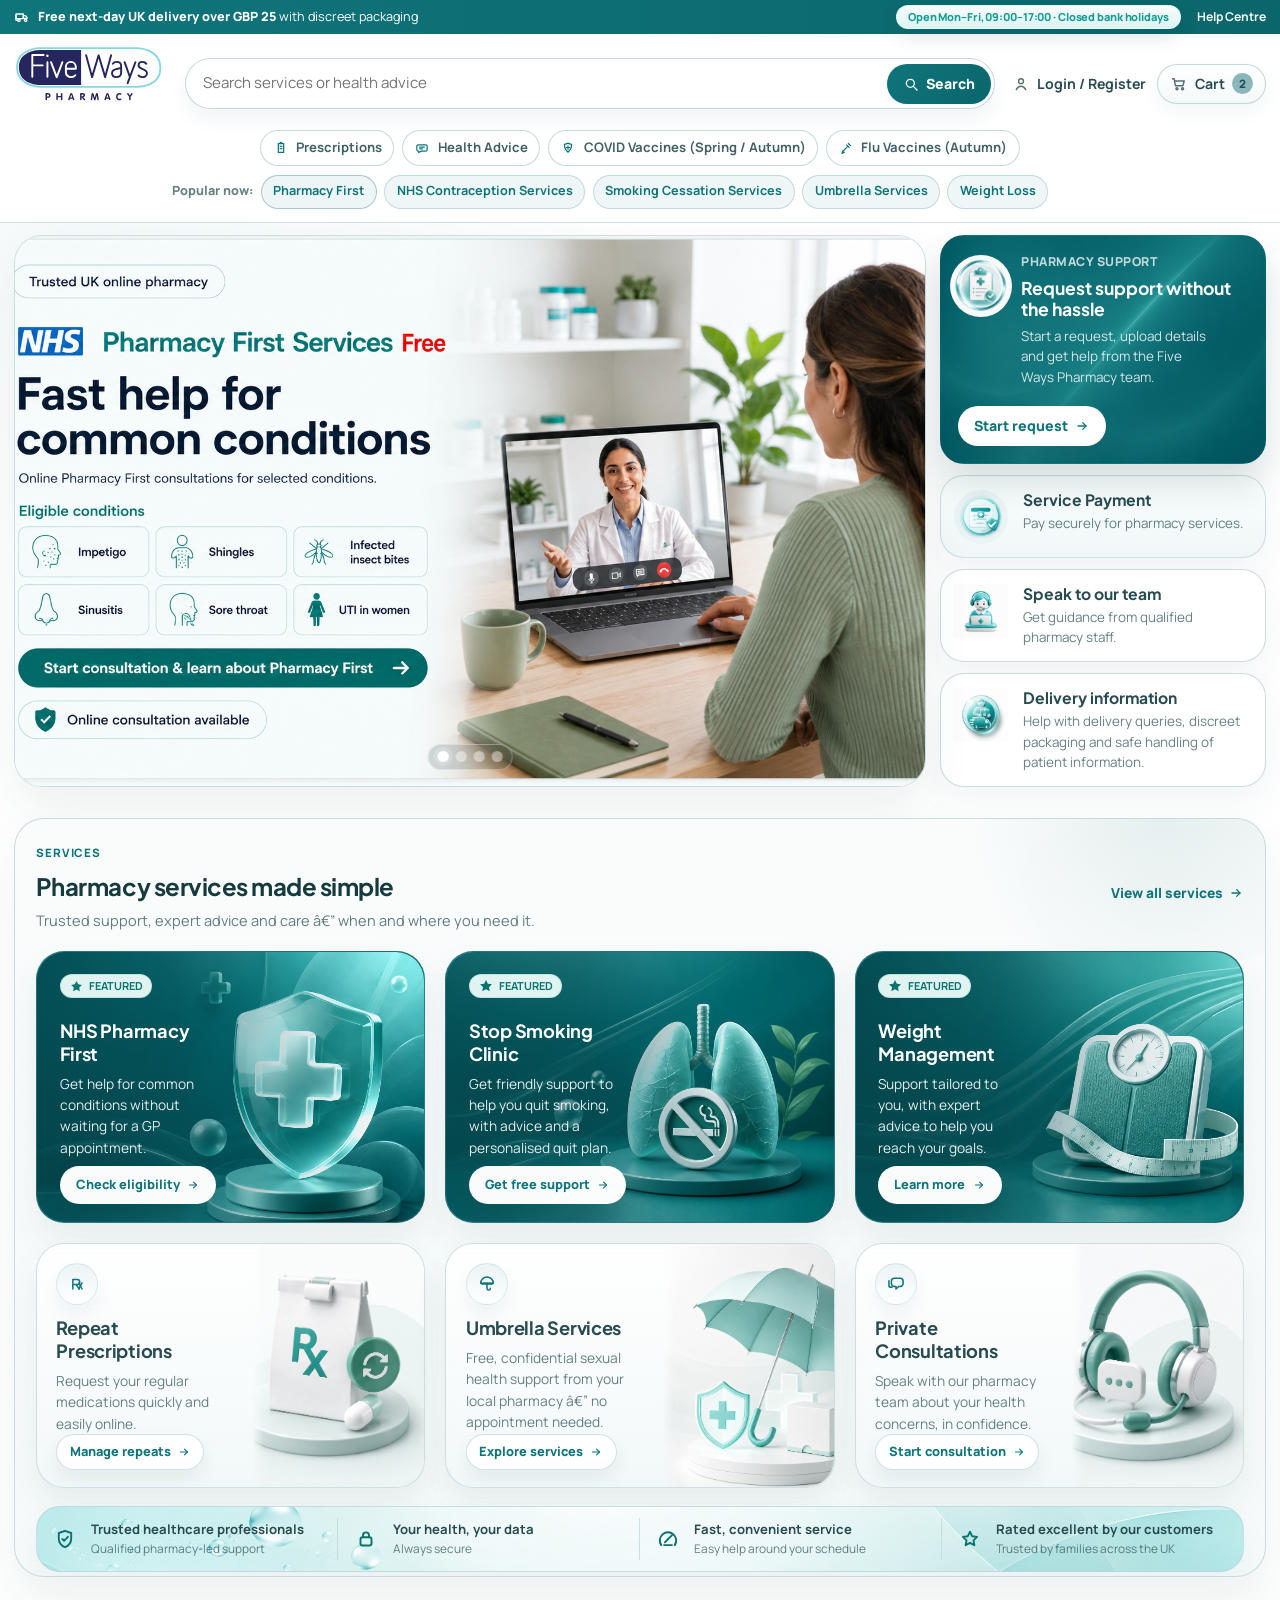
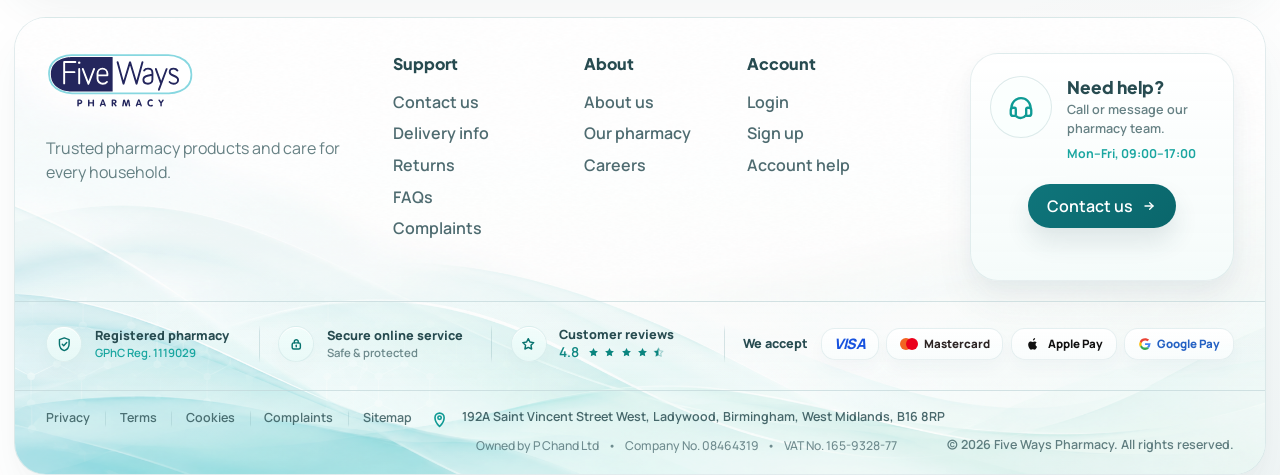
==== commit f78382d3: "Refine prescriptions navigation and stop smoking content" ====
--- a/index.html
+++ b/index.html
@@ -1,4 +1,4 @@
-<!DOCTYPE html>
+﻿<!DOCTYPE html>
 <html lang="en">
 <head>
   <meta charset="UTF-8" />
@@ -174,7 +174,7 @@
                   </svg>
                   <span>Prescriptions &amp; care</span>
                 </p>
-                <a href="#" class="category-pill-dropdown-link">Repeat Prescriptions</a>
+                <a href="repeat-prescriptions/" class="category-pill-dropdown-link">Repeat Prescriptions</a>
                 <a href="#" class="category-pill-dropdown-link">Private Consultations</a>
                 <a href="#" class="category-pill-dropdown-link">Medicine Advice</a>
               </div>
@@ -204,7 +204,7 @@
             </div>
           </div>
           <div class="category-pill-dropdown category-pill-dropdown--compact category-pill-dropdown--prescriptions">
-            <a href="prescriptions.html" aria-haspopup="true">
+            <button type="button" aria-haspopup="true" aria-expanded="false">
               <svg viewBox="0 0 24 24" aria-hidden="true">
                 <path d="M8 5.5h8v13H8z" />
                 <path d="M10 3.75h4" />
@@ -212,11 +212,11 @@
                 <path d="M10 13h4" />
               </svg>
               <span>Prescriptions</span>
-            </a>
+            </button>
 
             <div class="category-pill-dropdown-menu category-pill-dropdown-menu--compact" aria-label="Prescriptions menu">
-              <a href="emergency-prescriptions.html" class="category-pill-dropdown-link">Emergency prescriptions</a>
-              <a href="repeat-prescriptions.html" class="category-pill-dropdown-link">Repeat prescriptions</a>
+              <a href="emergency-prescriptions/" class="category-pill-dropdown-link">Emergency supply</a>
+              <a href="repeat-prescriptions/" class="category-pill-dropdown-link">Repeat prescriptions</a>
             </div>
           </div>
           <a href="health-advice/">
@@ -312,7 +312,13 @@
               <a href="umbrella-services/" class="mobile-menu-link">Umbrella Services</a>
               <a href="weight-loss-support/" class="mobile-menu-link">Weight Loss</a>
               <a href="nhs-contraception-services/" class="mobile-menu-link">NHS Contraception Services</a>
-              <a href="prescriptions.html" class="mobile-menu-link">Prescriptions</a>
+              <details class="mobile-menu-group">
+                <summary class="mobile-menu-link mobile-menu-link--toggle">Prescriptions</summary>
+                <div class="mobile-menu-submenu">
+                  <a href="emergency-prescriptions/" class="mobile-menu-link">Emergency supply</a>
+                  <a href="repeat-prescriptions/" class="mobile-menu-link">Repeat prescriptions</a>
+                </div>
+              </details>
               <a href="health-advice/" class="mobile-menu-link">Health Advice</a>
               <a href="#shop-by-category" class="mobile-menu-link service-led-hidden" hidden>Over-the-counter Purchases</a>
               <a href="covid-vaccines/" class="mobile-menu-link">COVID Vaccines (Spring / Autumn)</a>
@@ -805,7 +811,7 @@
           </svg>
           </a>
         </div>
-      <p class="section-intro">Trusted support, expert advice and care — when and where you need it.</p>
+      <p class="section-intro">Trusted support, expert advice and care â€” when and where you need it.</p>
       <div class="service-mobile-carousel" aria-label="Mobile pharmacy services">
         <a href="pharmacy-first/" class="service-mobile-card">
           <img
@@ -877,7 +883,7 @@
           />
         </a>
 
-        <a href="prescriptions.html" class="service-mobile-card">
+        <a href="prescriptions/" class="service-mobile-card">
           <img
             class="service-mobile-card__image"
             src="./assets/images/pharmacy-services-mobile/06-prescriptions.png"
@@ -985,7 +991,7 @@
               <h3>Repeat Prescriptions</h3>
               <p>Request your regular medications quickly and easily online.</p>
             </div>
-            <a class="service-card__cta" href="#">
+            <a class="service-card__cta" href="repeat-prescriptions/">
               <span>Manage repeats</span>
               <svg viewBox="0 0 24 24" aria-hidden="true">
                 <path d="M6 12h12" />
@@ -1012,7 +1018,7 @@
             </span>
             <div class="service-card__copy">
               <h3>Umbrella Services</h3>
-              <p>Free, confidential sexual health support from your local pharmacy — no appointment needed.</p>
+              <p>Free, confidential sexual health support from your local pharmacy â€” no appointment needed.</p>
             </div>
             <a class="service-card__cta" href="umbrella-services/">
               <span>Explore services</span>
@@ -1470,6 +1476,7 @@
       const menuOverlay = document.querySelector(".mobile-menu-overlay");
       const menuClose = document.querySelector(".mobile-menu-close");
       const menuCloseButton = document.querySelector(".mobile-menu-close-button");
+      const menuGroups = menuShell.querySelectorAll(".mobile-menu-group");
 
       if (!menuToggle || !menuShell || !menuDrawer || !menuOverlay || !menuClose) return;
 
@@ -1481,6 +1488,11 @@
         menuShell.setAttribute("aria-hidden", "true");
         menuDrawer.setAttribute("aria-hidden", "true");
         menuToggle.setAttribute("aria-expanded", "false");
+        menuGroups.forEach((group) => {
+          if (group instanceof HTMLDetailsElement) {
+            group.open = false;
+          }
+        });
 
         if (restoreFocus && lastFocusedElement instanceof HTMLElement) {
           lastFocusedElement.focus();
@@ -1736,3 +1748,5 @@
   </script>
 </body>
 </html>
+
+
--- a/styles.css
+++ b/styles.css
@@ -462,7 +462,8 @@
 }
 
 .category-nav > a,
-.category-nav > .category-pill-dropdown > a {
+.category-nav > .category-pill-dropdown > a,
+.category-nav > .category-pill-dropdown > button {
   display: inline-flex;
   align-items: center;
   gap: 0.45rem;
@@ -476,23 +477,37 @@
   font-weight: 700;
 }
 
+.category-nav > .category-pill-dropdown > button {
+  appearance: none;
+  border: 1px solid rgba(var(--bordersoft-rgb), 0.88);
+  font-family: inherit;
+  line-height: inherit;
+  cursor: pointer;
+}
+
 .category-nav > a.category-pill-popular {
   display: none;
 }
 
 .category-nav > a svg,
-.category-nav > .category-pill-dropdown > a svg {
+.category-nav > .category-pill-dropdown > a svg,
+.category-nav > .category-pill-dropdown > button svg {
   width: 16px;
   height: 16px;
   flex-shrink: 0;
+  fill: none;
+  stroke: currentColor;
   stroke-width: 1.85;
   color: var(--deep-teal);
 }
 
 .category-nav > a:hover,
 .category-nav > .category-pill-dropdown > a:hover,
+.category-nav > .category-pill-dropdown > button:hover,
 .category-pill-dropdown:hover > a,
-.category-pill-dropdown:focus-within > a {
+.category-pill-dropdown:hover > button,
+.category-pill-dropdown:focus-within > a,
+.category-pill-dropdown:focus-within > button {
   transform: translateY(-1px);
   border-color: rgba(var(--secondary-rgb), 0.95);
   box-shadow: 0 10px 18px rgba(var(--textdark-rgb), 0.06);
@@ -559,7 +574,14 @@
   height: 0.56rem;
 }
 
+.category-pill-dropdown--prescriptions::after {
+  left: -0.45rem;
+  width: calc(100% + 0.9rem);
+  height: 0.96rem;
+}
+
 .category-pill-dropdown-menu--compact {
+  top: calc(100% + 0.2rem);
   width: 15.5rem;
   min-width: 15.5rem;
   padding: 0.48rem;
@@ -4130,6 +4152,240 @@
   white-space: nowrap;
 }
 
+.prescriptions-anchor-section {
+  scroll-margin-top: 8rem;
+}
+
+.prescriptions-route-grid {
+  display: grid;
+  grid-template-columns: repeat(2, minmax(0, 1fr));
+  gap: 0.82rem;
+  margin-top: 0.94rem;
+}
+
+.prescriptions-route-card {
+  display: grid;
+  gap: 0.44rem;
+  padding: 1rem;
+  border: 1px solid rgba(var(--bordersoft-rgb), 0.78);
+  border-radius: 24px;
+  background:
+    radial-gradient(circle at 88% 16%, rgba(var(--primary-rgb), 0.12), transparent 24%),
+    linear-gradient(180deg, rgba(255, 255, 255, 0.99), rgba(var(--bgsoft-rgb), 0.52));
+  box-shadow: var(--shadow-soft);
+  text-decoration: none;
+  transition: transform 0.22s ease, box-shadow 0.22s ease, border-color 0.22s ease;
+}
+
+.prescriptions-route-card:hover,
+.prescriptions-route-card:focus-visible {
+  transform: translateY(-2px);
+  border-color: rgba(var(--secondary-rgb), 0.28);
+  box-shadow: 0 18px 32px rgba(var(--textdark-rgb), 0.07);
+}
+
+.prescriptions-route-card:focus-visible {
+  outline: none;
+  box-shadow: var(--focus-ring), 0 18px 32px rgba(var(--textdark-rgb), 0.07);
+}
+
+.prescriptions-route-card h2 {
+  margin: 0;
+  color: var(--text-dark);
+  font-family: "Plus Jakarta Sans", sans-serif;
+  font-size: 1.08rem;
+  line-height: 1.18;
+  letter-spacing: -0.02em;
+}
+
+.prescriptions-route-card p,
+.prescriptions-inline-note,
+.prescriptions-address span {
+  margin: 0;
+  color: var(--muted);
+  font-size: 0.86rem;
+  line-height: 1.56;
+}
+
+.prescriptions-inline-actions {
+  display: flex;
+  flex-wrap: wrap;
+  gap: 0.72rem;
+  margin-top: 0.88rem;
+}
+
+.prescriptions-inline-note {
+  margin-top: 0.76rem;
+}
+
+.prescriptions-subpanel {
+  margin-top: 0.92rem;
+}
+
+.prescriptions-details-card p {
+  margin-bottom: 0.76rem;
+}
+
+.prescriptions-address {
+  display: grid;
+  gap: 0.18rem;
+}
+
+.prescriptions-address strong {
+  color: var(--text-dark);
+  font-size: 0.98rem;
+  font-weight: 800;
+  line-height: 1.28;
+}
+
+.service-detail-page--repeat-prescriptions .service-detail-steps-grid--repeat {
+  margin-top: 0.8rem;
+}
+
+.service-detail-page--repeat-prescriptions .service-detail-step-card {
+  min-height: 148px;
+}
+
+.service-detail-page--repeat-prescriptions .prescriptions-hero-support-strip {
+  display: grid;
+  grid-template-columns: minmax(0, 1.15fr) auto;
+  align-items: center;
+  gap: 0.9rem 1rem;
+  margin-top: 0.92rem;
+}
+
+.service-detail-page--repeat-prescriptions .prescriptions-hero-support-copy {
+  display: grid;
+  gap: 0.3rem;
+}
+
+.service-detail-page--repeat-prescriptions .prescriptions-hero-support-copy h2 {
+  margin: 0;
+  color: var(--text-dark);
+  font-family: "Plus Jakarta Sans", sans-serif;
+  font-size: 1.38rem;
+  line-height: 1.14;
+  letter-spacing: -0.025em;
+}
+
+.service-detail-page--repeat-prescriptions .prescriptions-hero-support-copy p {
+  margin: 0;
+  color: var(--muted);
+  font-size: 0.9rem;
+  line-height: 1.58;
+}
+
+.service-detail-page--repeat-prescriptions .prescriptions-form-intro {
+  display: grid;
+  grid-template-columns: minmax(0, 1fr) minmax(280px, 0.82fr);
+  gap: 0.88rem;
+  align-items: start;
+}
+
+.service-detail-page--repeat-prescriptions .prescriptions-follow-up-card {
+  margin-top: 0;
+  padding: 0.96rem 1rem;
+}
+
+.service-detail-page--repeat-prescriptions .prescriptions-follow-up-card h2 {
+  font-size: 1.18rem;
+}
+
+.service-detail-page--repeat-prescriptions .prescriptions-follow-up-card .service-detail-bullet-list {
+  margin-top: 0.62rem;
+}
+
+.service-detail-page--emergency-prescriptions .prescriptions-emergency-pharmacy-strip {
+  display: grid;
+  grid-template-columns: minmax(0, 0.9fr) minmax(0, 1.12fr);
+  align-items: stretch;
+  gap: 0.92rem 1rem;
+  margin-top: 0.92rem;
+}
+
+.service-detail-page--emergency-prescriptions .prescriptions-emergency-pharmacy-copy {
+  display: grid;
+  gap: 0.3rem;
+  max-width: 25rem;
+}
+
+.service-detail-page--emergency-prescriptions .prescriptions-emergency-pharmacy-copy h2 {
+  margin: 0;
+  color: var(--text-dark);
+  font-family: "Plus Jakarta Sans", sans-serif;
+  font-size: 1.38rem;
+  line-height: 1.12;
+  letter-spacing: -0.025em;
+}
+
+.service-detail-page--emergency-prescriptions .prescriptions-emergency-pharmacy-copy p {
+  margin: 0;
+  max-width: 29rem;
+  color: var(--muted);
+  font-size: 0.92rem;
+  line-height: 1.6;
+}
+
+.service-detail-page--emergency-prescriptions .prescriptions-emergency-address-card {
+  height: 100%;
+  padding: 1rem 1.04rem;
+}
+
+.service-detail-page--emergency-prescriptions .prescriptions-emergency-address-card {
+  display: grid;
+  align-content: start;
+}
+
+.service-detail-page--emergency-prescriptions .prescriptions-emergency-address-shell {
+  display: grid;
+  grid-template-columns: minmax(0, 1fr) auto;
+  align-items: start;
+  gap: 0.92rem;
+}
+
+.service-detail-page--emergency-prescriptions .prescriptions-address--emergency {
+  min-width: 0;
+  justify-self: stretch;
+  gap: 0.24rem;
+}
+
+.service-detail-page--emergency-prescriptions .prescriptions-emergency-postcode-chip {
+  display: grid;
+  align-content: start;
+  justify-items: start;
+  gap: 0.28rem;
+  min-width: 8.9rem;
+  padding: 0.82rem 0.9rem;
+  border: 1px solid rgba(var(--secondary-rgb), 0.16);
+  border-radius: 20px;
+  background: linear-gradient(180deg, rgba(var(--bgsoft-rgb), 0.96), rgba(255, 255, 255, 0.98));
+  box-shadow: inset 0 0 0 1px rgba(var(--secondary-rgb), 0.08);
+  text-align: left;
+}
+
+.service-detail-page--emergency-prescriptions .prescriptions-emergency-postcode-chip strong {
+  color: var(--text-dark);
+  font-family: "Plus Jakarta Sans", sans-serif;
+  font-size: 1.34rem;
+  line-height: 1;
+  letter-spacing: -0.04em;
+}
+
+.service-detail-page--emergency-prescriptions .support-inline-links--emergency {
+  padding-left: 0.62rem;
+}
+
+.service-detail-page--stop-smoking .stop-smoking-understanding-grid {
+  display: grid;
+  grid-template-columns: repeat(3, minmax(0, 1fr));
+  gap: 0.84rem;
+  margin-top: 0.94rem;
+}
+
+.service-detail-page--stop-smoking .stop-smoking-understanding-grid .service-detail-guidance-card {
+  height: 100%;
+}
+
 .service-detail-panel,
 .service-detail-info-card,
 .service-detail-cta-panel {
@@ -4561,6 +4817,35 @@
     grid-template-columns: 1fr;
   }
 
+  .prescriptions-route-grid {
+    grid-template-columns: 1fr;
+  }
+
+  .service-detail-page--repeat-prescriptions .prescriptions-hero-support-strip,
+  .service-detail-page--repeat-prescriptions .prescriptions-form-intro {
+    grid-template-columns: 1fr;
+  }
+
+  .service-detail-page--emergency-prescriptions .prescriptions-emergency-pharmacy-strip {
+    grid-template-columns: 1fr;
+  }
+
+  .service-detail-page--stop-smoking .stop-smoking-understanding-grid {
+    grid-template-columns: 1fr;
+  }
+
+  .service-detail-page--emergency-prescriptions .prescriptions-address--emergency {
+    justify-self: stretch;
+  }
+
+  .service-detail-page--emergency-prescriptions .prescriptions-emergency-address-shell {
+    grid-template-columns: 1fr;
+  }
+
+  .service-detail-page--emergency-prescriptions .prescriptions-emergency-postcode-chip {
+    min-width: 0;
+  }
+
   .pharmacy-first-guide__cta {
     justify-content: flex-start;
   }
@@ -4592,7 +4877,13 @@
   .service-detail-page--speak-to-our-team .service-detail-section--mobile-offset .service-detail-faq-list,
   .service-detail-page--delivery-privacy .service-detail-section--mobile-offset .service-detail-alert,
   .service-detail-page--delivery-privacy .service-detail-section--mobile-offset .service-detail-section-head,
-  .service-detail-page--delivery-privacy .service-detail-section--mobile-offset .service-detail-faq-list {
+  .service-detail-page--delivery-privacy .service-detail-section--mobile-offset .service-detail-faq-list,
+  .service-detail-page--stop-smoking .service-detail-section--mobile-offset .service-detail-alert,
+  .service-detail-page--stop-smoking .service-detail-section--mobile-offset .service-detail-section-head,
+  .service-detail-page--stop-smoking .service-detail-section--mobile-offset .service-detail-faq-list,
+  .service-detail-page--prescriptions .service-detail-section--mobile-offset .service-detail-alert,
+  .service-detail-page--prescriptions .service-detail-section--mobile-offset .service-detail-section-head,
+  .service-detail-page--prescriptions .service-detail-section--mobile-offset .service-detail-faq-list {
     margin-inline-start: 0.42rem;
   }
 
@@ -4655,6 +4946,15 @@
     grid-template-columns: 1fr;
   }
 
+  .prescriptions-inline-actions {
+    flex-direction: column;
+    align-items: stretch;
+  }
+
+  .prescriptions-inline-actions .service-detail-button {
+    width: 100%;
+  }
+
   .pharmacy-first-guide__mini-card,
   .pharmacy-first-guide__urgent,
   .pharmacy-first-guide__eligibility {
@@ -4740,7 +5040,13 @@
   .service-detail-page--speak-to-our-team .service-detail-section--mobile-offset .service-detail-faq-list,
   .service-detail-page--delivery-privacy .service-detail-section--mobile-offset .service-detail-alert,
   .service-detail-page--delivery-privacy .service-detail-section--mobile-offset .service-detail-section-head,
-  .service-detail-page--delivery-privacy .service-detail-section--mobile-offset .service-detail-faq-list {
+  .service-detail-page--delivery-privacy .service-detail-section--mobile-offset .service-detail-faq-list,
+  .service-detail-page--stop-smoking .service-detail-section--mobile-offset .service-detail-alert,
+  .service-detail-page--stop-smoking .service-detail-section--mobile-offset .service-detail-section-head,
+  .service-detail-page--stop-smoking .service-detail-section--mobile-offset .service-detail-faq-list,
+  .service-detail-page--prescriptions .service-detail-section--mobile-offset .service-detail-alert,
+  .service-detail-page--prescriptions .service-detail-section--mobile-offset .service-detail-section-head,
+  .service-detail-page--prescriptions .service-detail-section--mobile-offset .service-detail-faq-list {
     margin-inline-start: 0.34rem;
   }
 
@@ -4836,6 +5142,16 @@
   .pharmacy-first-guide__list {
     font-size: 0.84rem;
     line-height: 1.52;
+  }
+
+  .prescriptions-route-card {
+    padding: 0.92rem;
+    border-radius: 22px;
+  }
+
+  .prescriptions-route-card h2,
+  .prescriptions-address strong {
+    font-size: 1rem;
   }
 
   .service-detail-alert {
@@ -5127,6 +5443,7 @@
   .category-nav > a,
   .category-nav > .category-pill-dropdown,
   .category-nav > .category-pill-dropdown > a,
+  .category-nav > .category-pill-dropdown > button,
   .quick-nav p,
   .quick-pill {
     flex: 0 0 auto;
@@ -5222,7 +5539,8 @@
     flex: 0 0 auto;
   }
 
-  .category-nav a {
+  .category-nav a,
+  .category-nav button {
     min-height: 35px;
     padding: 0.42rem 0.66rem;
     font-size: 0.79rem;
@@ -6161,6 +6479,11 @@
     gap: 0.46rem;
   }
 
+  .mobile-menu-group {
+    display: grid;
+    gap: 0.42rem;
+  }
+
   .mobile-menu-link {
     display: flex;
     align-items: center;
@@ -6176,6 +6499,16 @@
     box-shadow: 0 10px 20px rgba(var(--textdark-rgb), 0.04);
   }
 
+  .mobile-menu-link--toggle {
+    width: 100%;
+    list-style: none;
+    cursor: pointer;
+  }
+
+  .mobile-menu-link--toggle::-webkit-details-marker {
+    display: none;
+  }
+
   .mobile-menu-link::after {
     content: "";
     width: 0.42rem;
@@ -6184,6 +6517,29 @@
     border-top: 1.5px solid rgba(var(--textdark-rgb), 0.42);
     border-right: 1.5px solid rgba(var(--textdark-rgb), 0.42);
     transform: rotate(45deg);
+  }
+
+  .mobile-menu-link--toggle::after {
+    transform: rotate(135deg);
+    transition: transform 180ms ease;
+  }
+
+  .mobile-menu-group[open] > .mobile-menu-link--toggle::after {
+    transform: rotate(-45deg);
+  }
+
+  .mobile-menu-submenu {
+    display: grid;
+    gap: 0.4rem;
+    padding-left: 0.58rem;
+  }
+
+  .mobile-menu-submenu .mobile-menu-link {
+    min-height: 42px;
+    padding: 0.76rem 0.92rem;
+    border-radius: 16px;
+    background: linear-gradient(180deg, rgba(var(--bgsoft-rgb), 0.84), rgba(255, 255, 255, 0.94));
+    box-shadow: 0 8px 18px rgba(var(--textdark-rgb), 0.035);
   }
 
   .mobile-menu-help-card {
@@ -6272,6 +6628,7 @@
   .category-pill-dropdown,
   .category-nav > a,
   .category-nav > .category-pill-dropdown > a,
+  .category-nav > .category-pill-dropdown > button,
   .compact-header-inner,
   .compact-search,
   .compact-search input,
@@ -6546,11 +6903,12 @@
     scroll-padding-inline: 0.72rem;
   }
 
-  .category-nav > a,
-  .category-nav > .category-pill-dropdown > a {
-    min-height: 36px;
-    padding: 0.44rem 0.74rem;
-  }
+.category-nav > a,
+.category-nav > .category-pill-dropdown > a,
+.category-nav > .category-pill-dropdown > button {
+  min-height: 36px;
+  padding: 0.44rem 0.74rem;
+}
 
   .category-nav > a:last-child {
     margin-right: 0.22rem;
